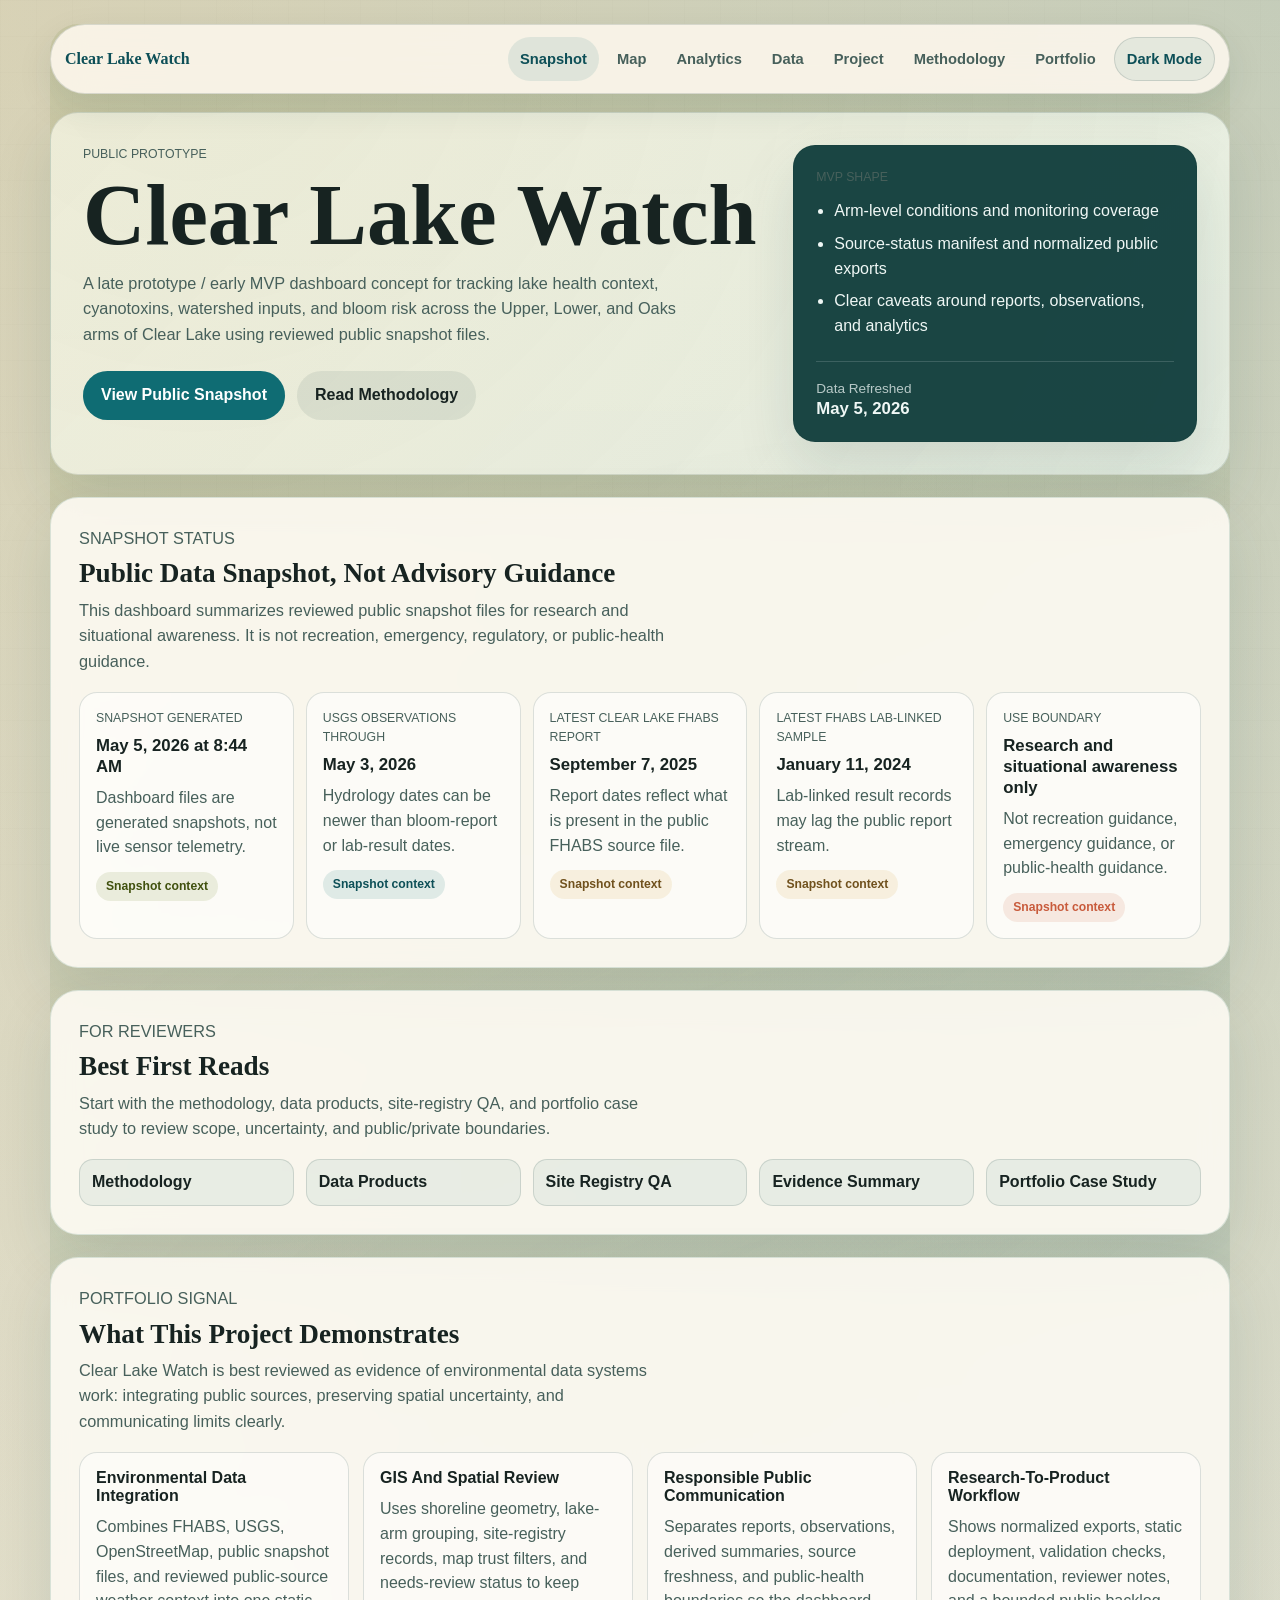
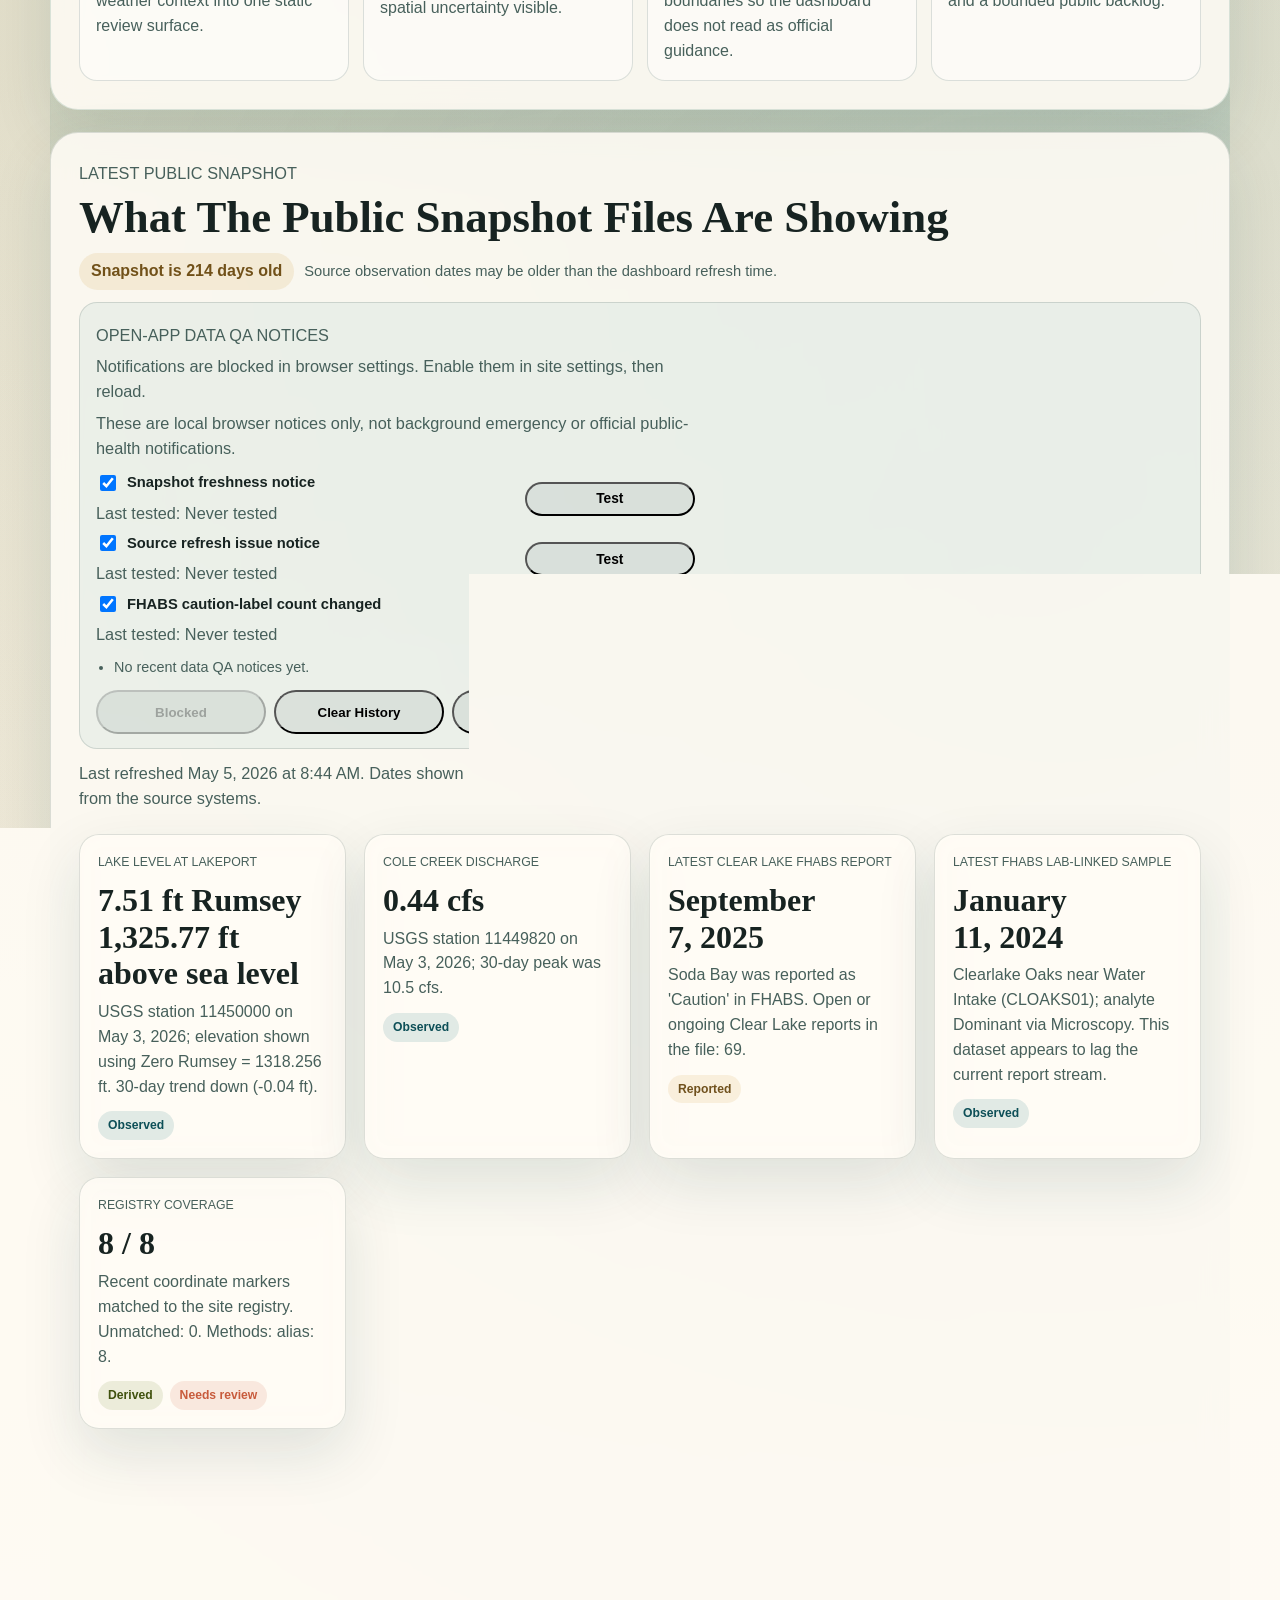
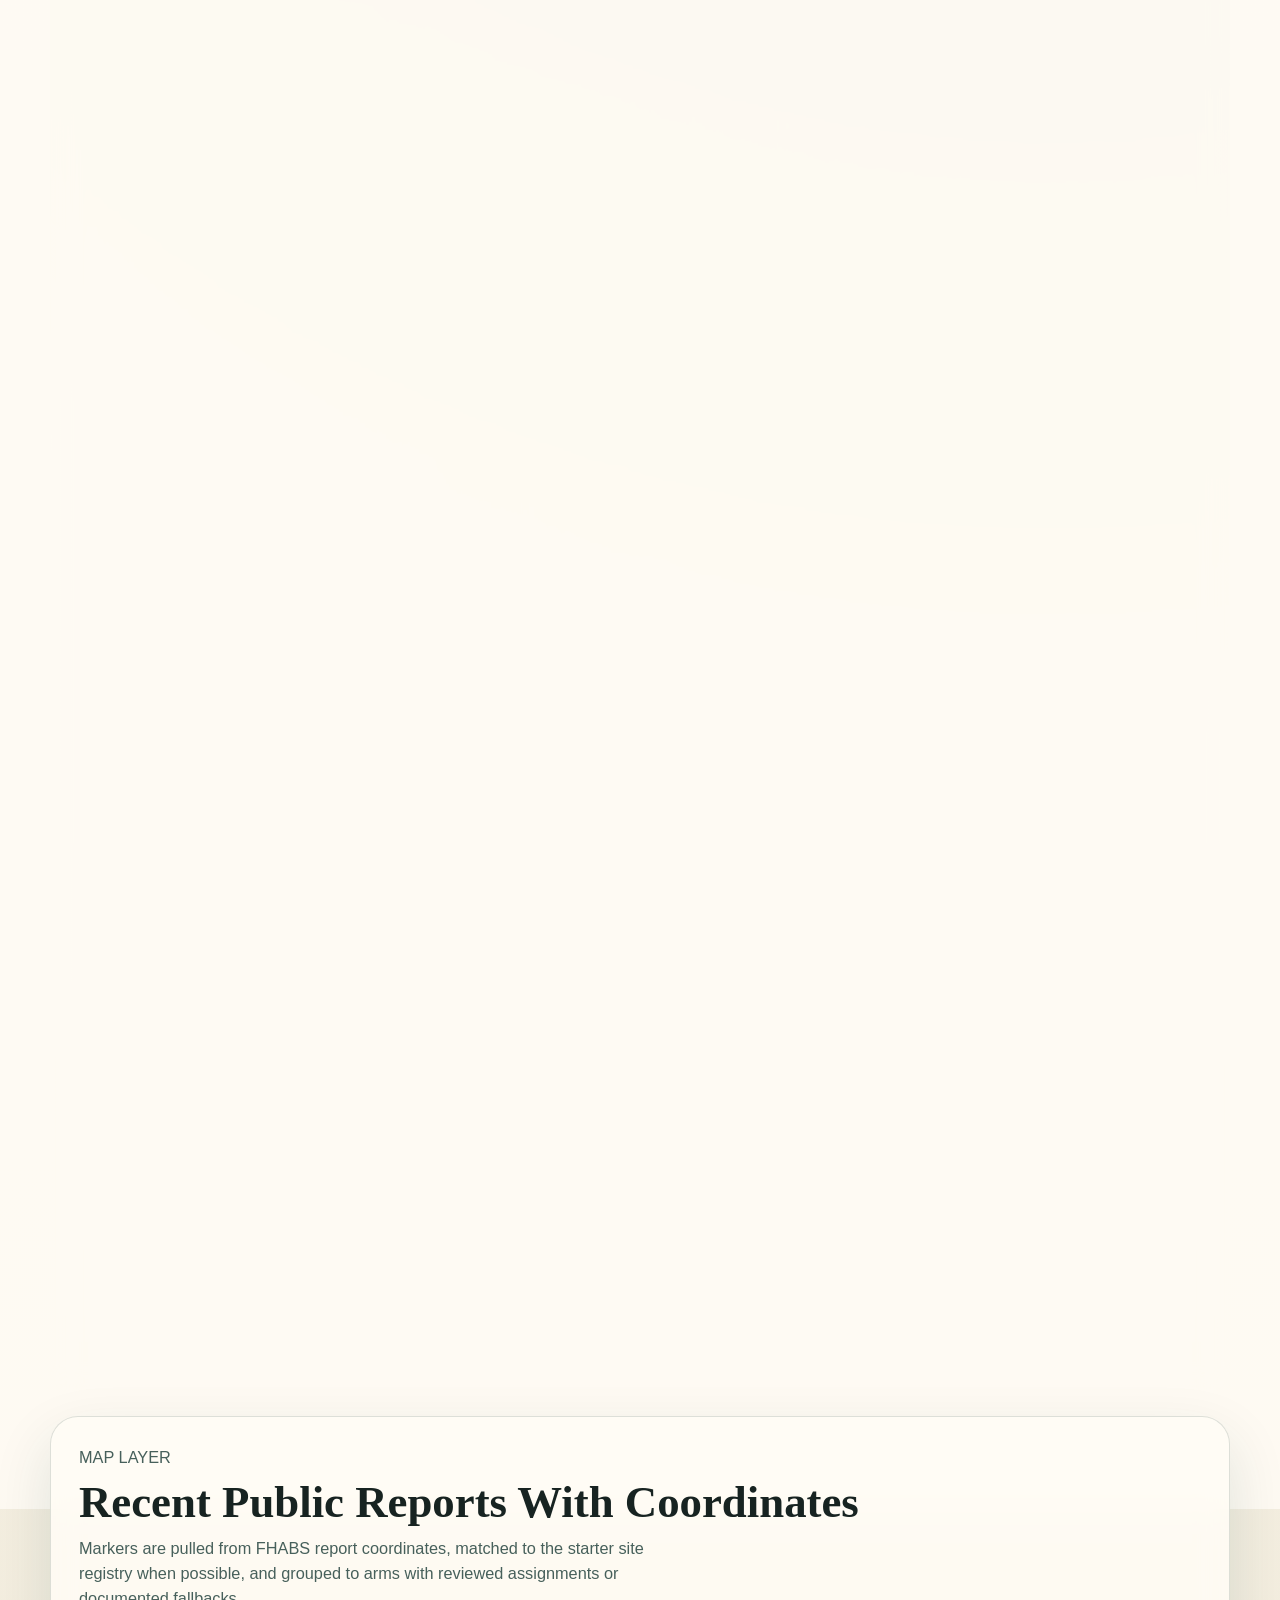
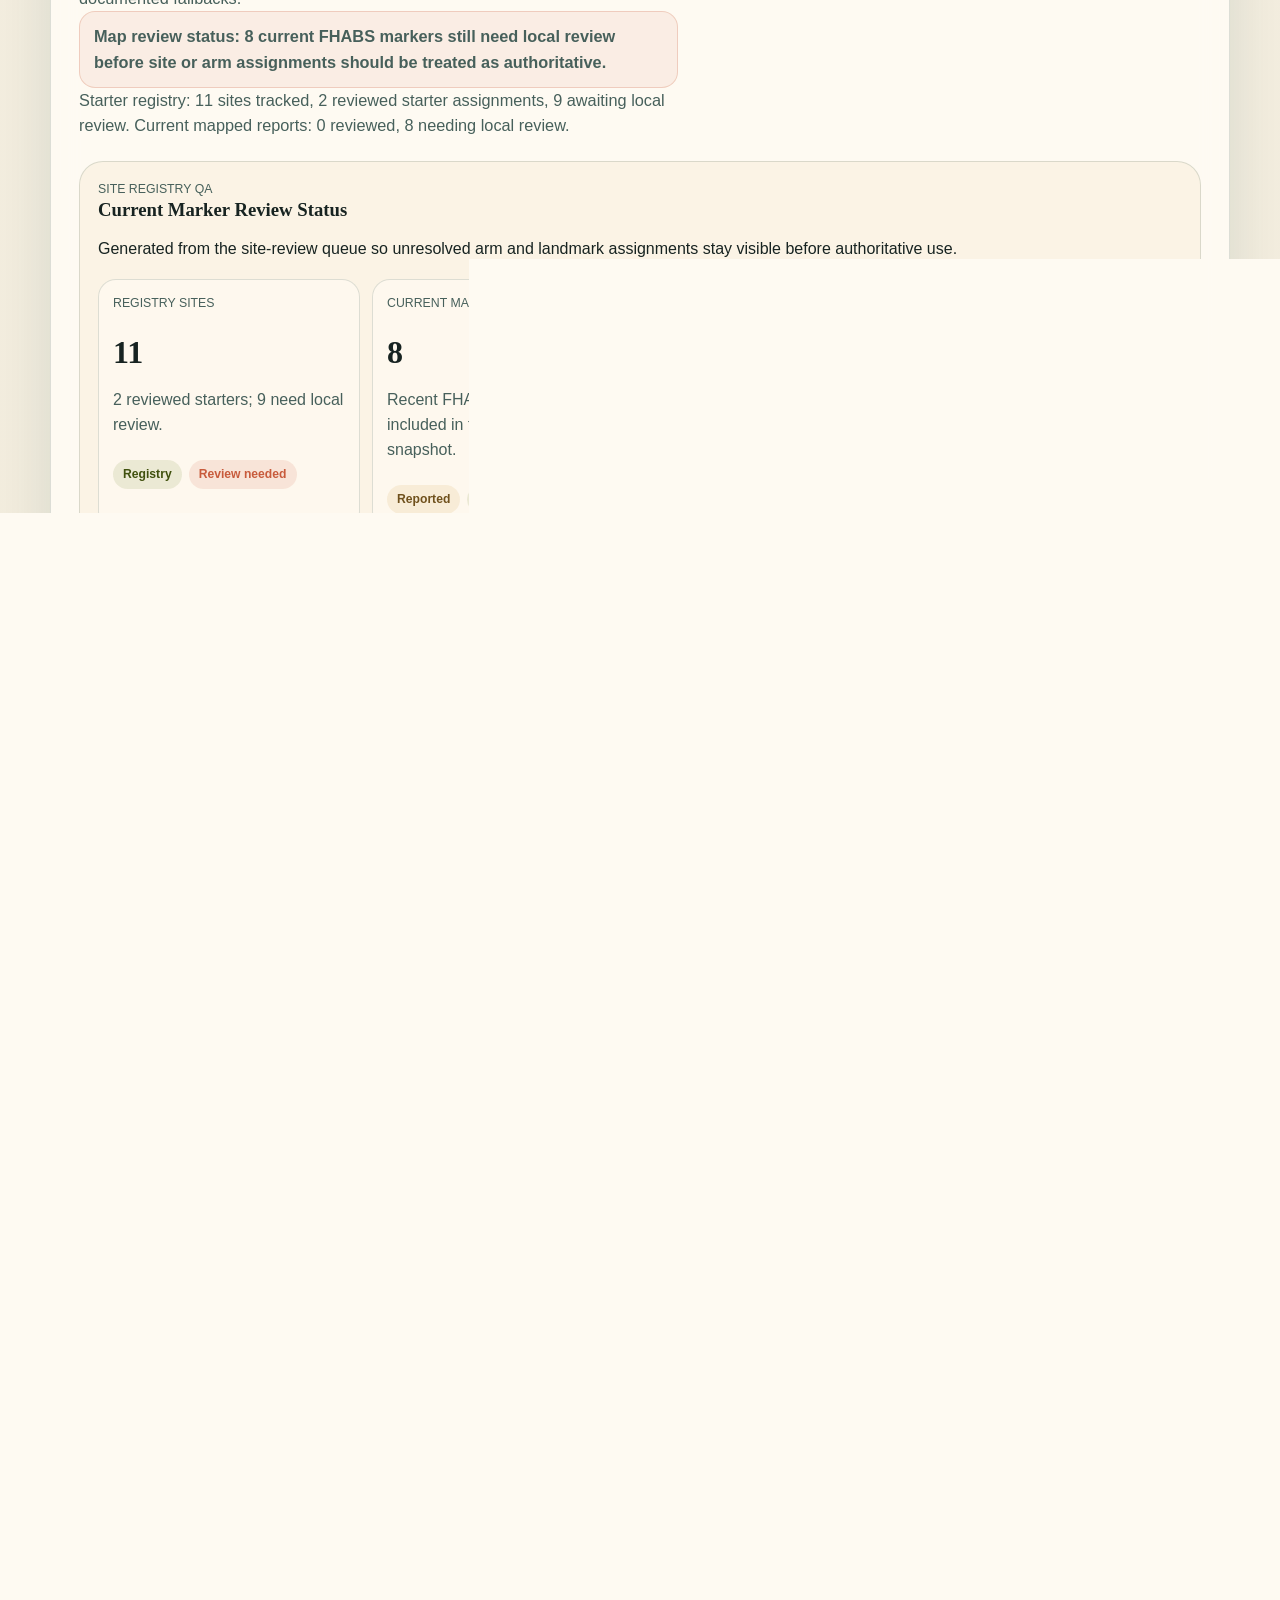
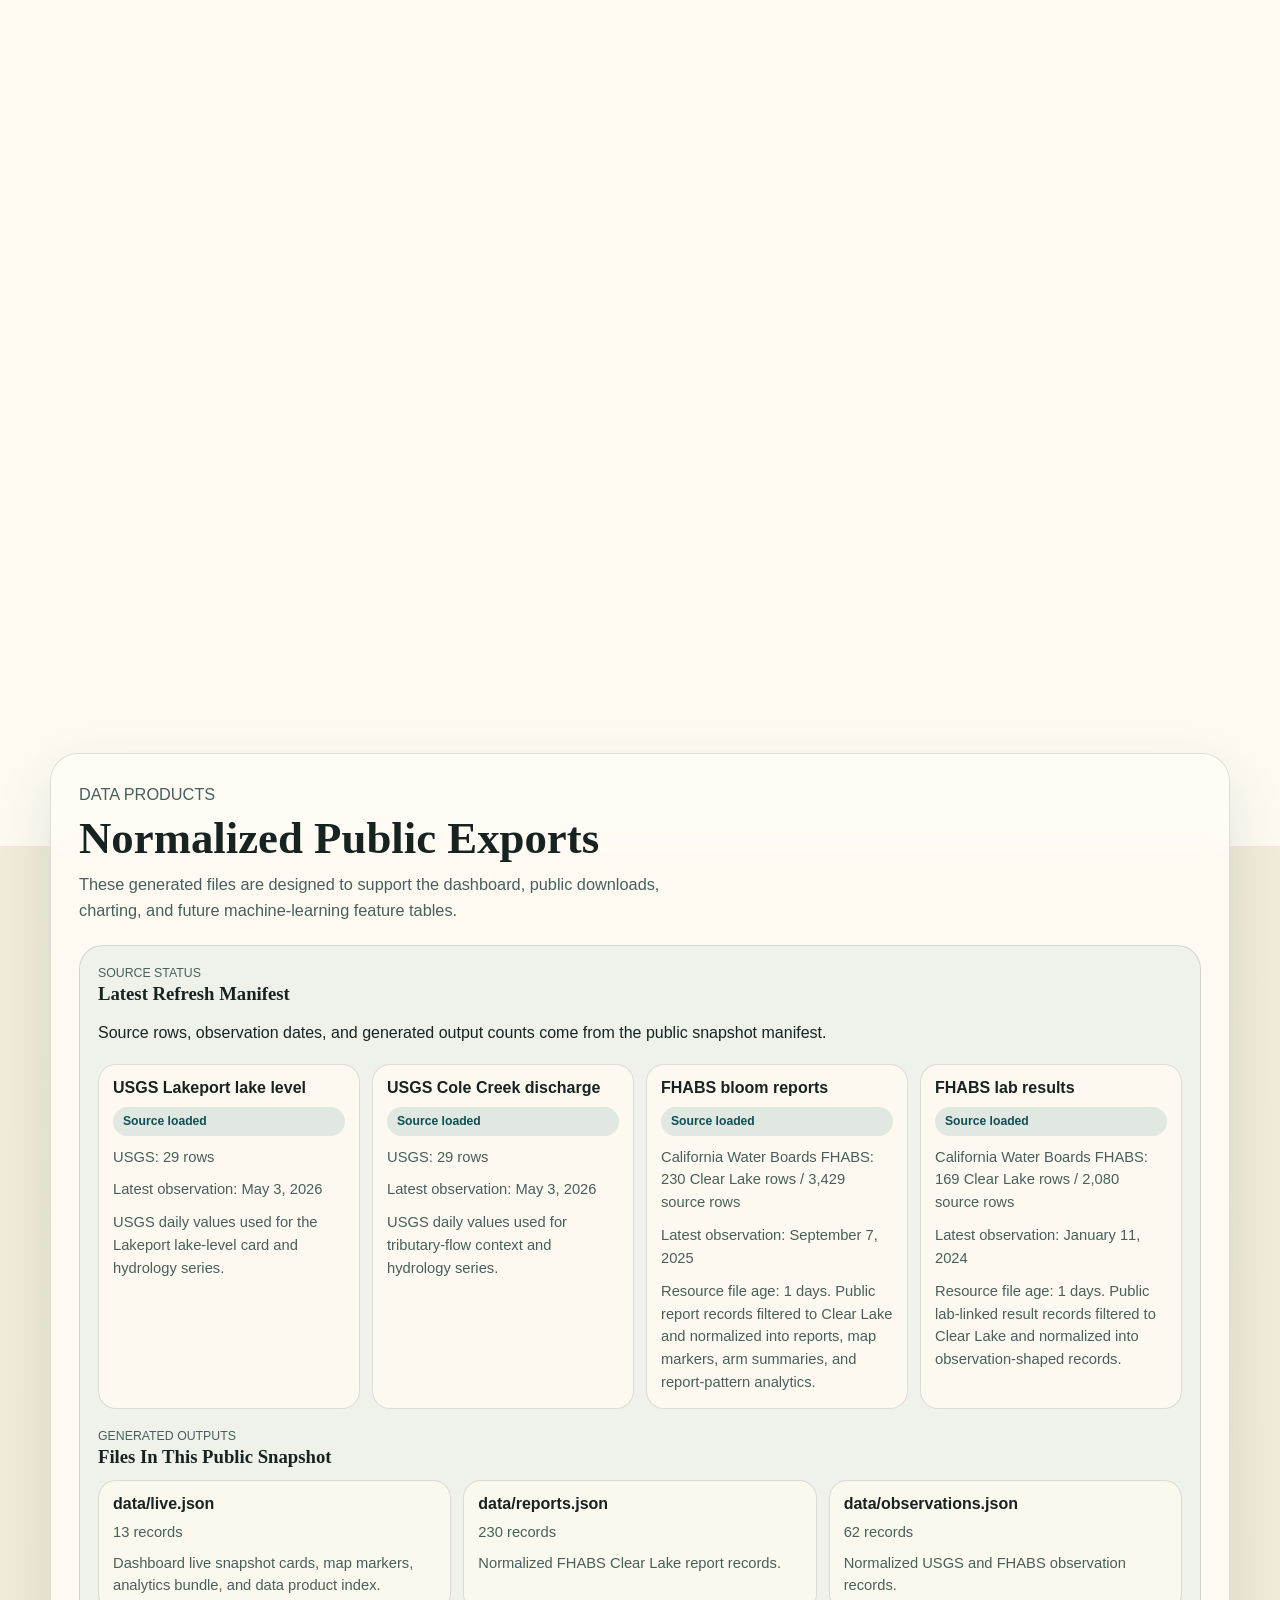
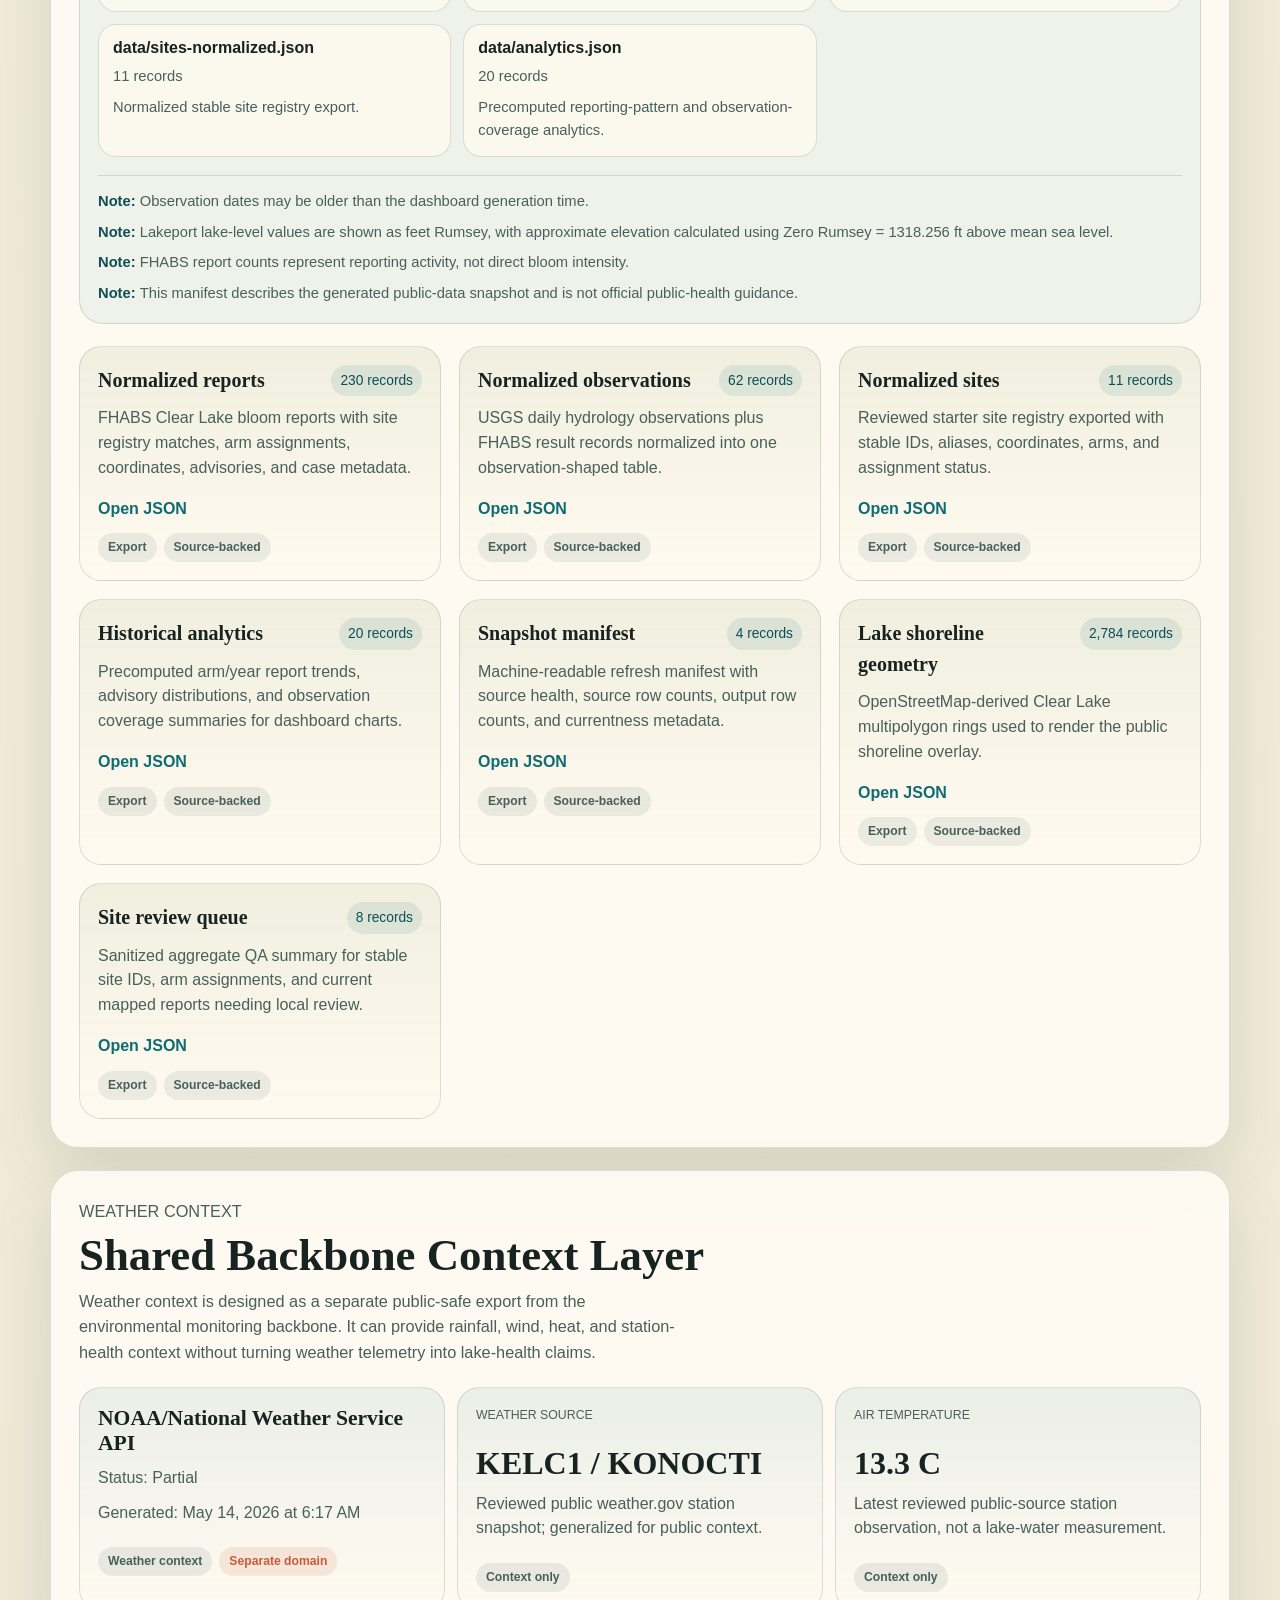
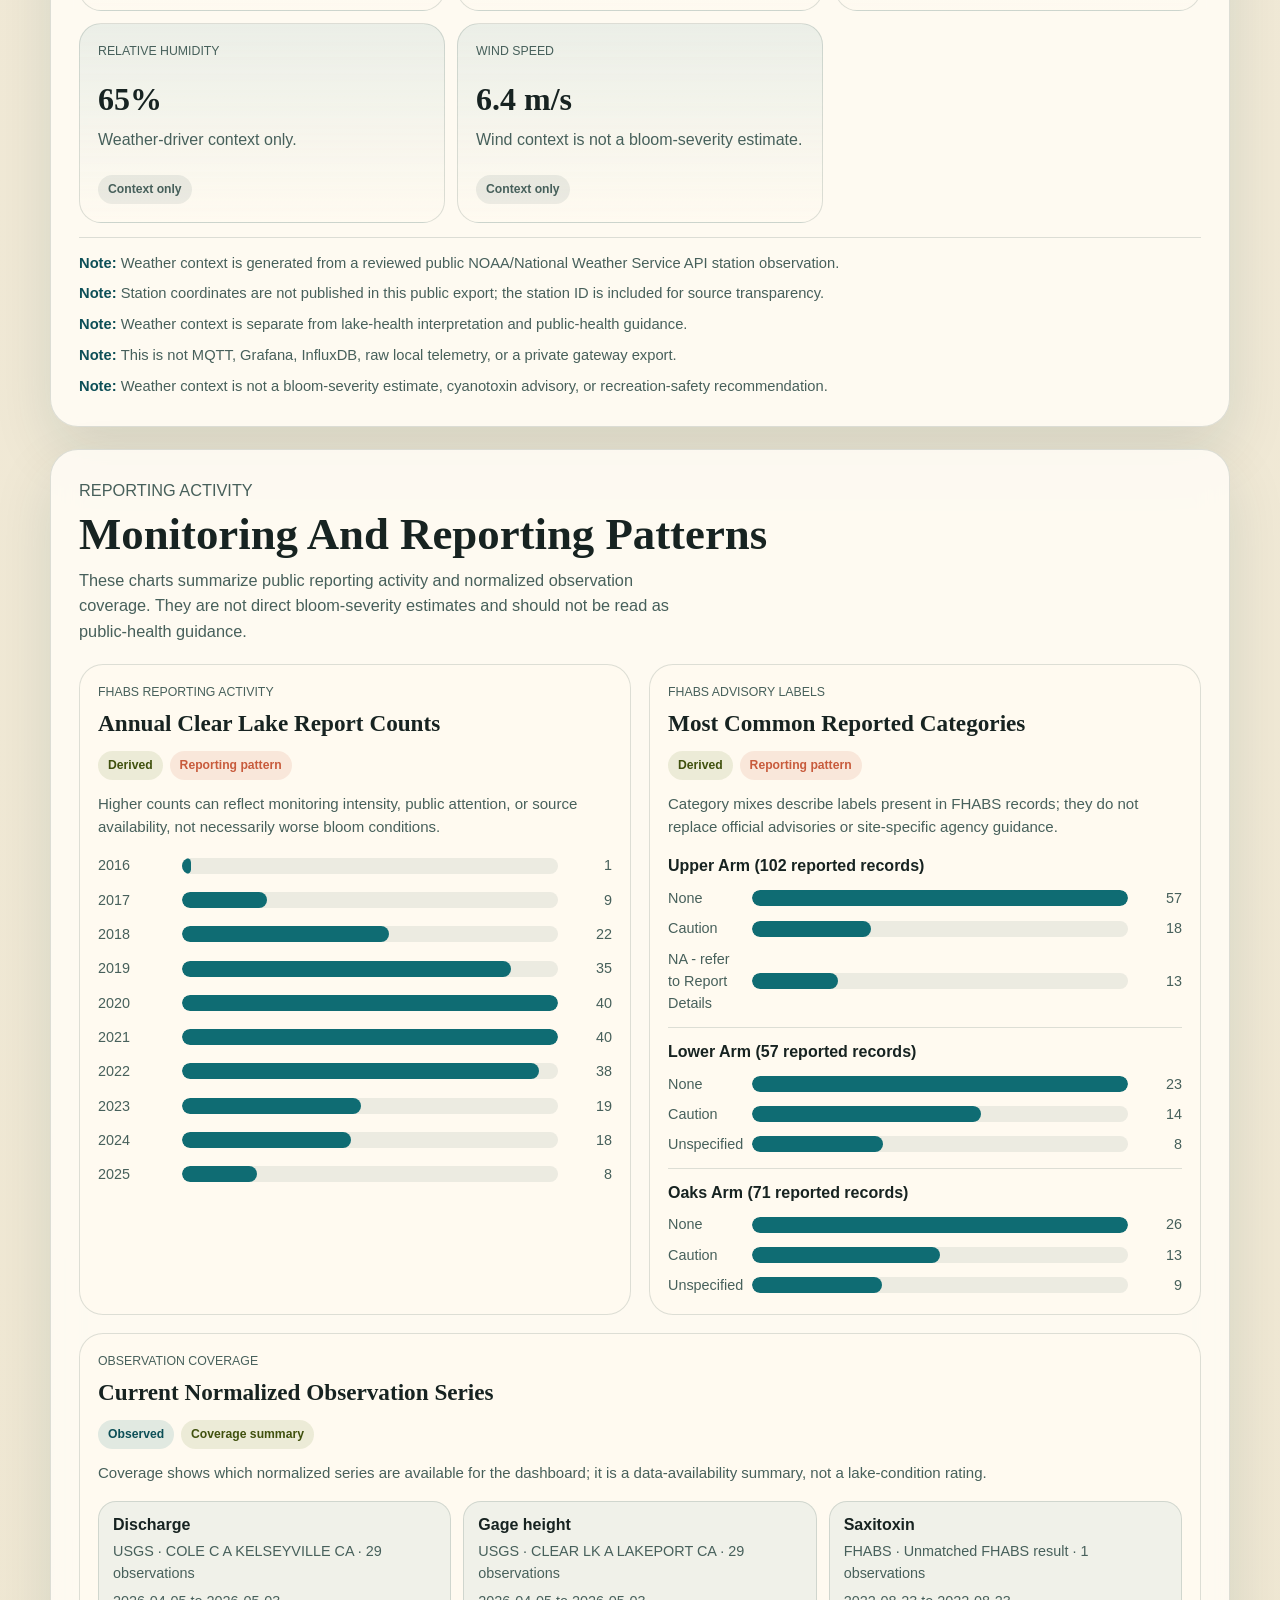
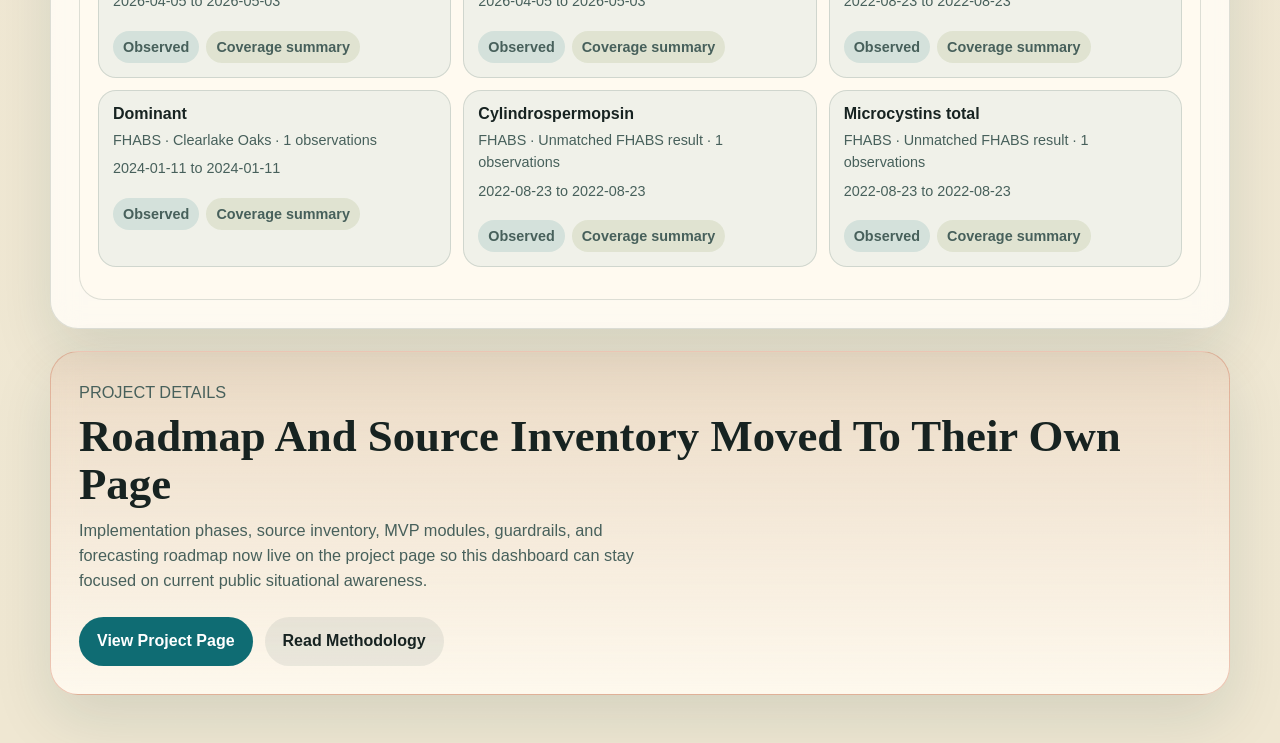
==== index.html @ dfcfbc5f "Clarify portfolio signals and QA notices" ====
<!doctype html>
<html lang="en">
  <head>
    <meta charset="utf-8">
    <meta name="viewport" content="width=device-width, initial-scale=1, viewport-fit=cover">
    <meta name="theme-color" content="#f3efe2">
    <meta name="apple-mobile-web-app-capable" content="yes">
    <meta name="apple-mobile-web-app-title" content="Clear Lake Watch">
    <title>Clear Lake Watch Prototype</title>
    <meta
      name="description"
      content="Prototype dashboard plan for publicly monitoring Clear Lake environmental health and cyanobacterial bloom risk."
    >
    <link rel="icon" href="./assets/clear-lake-watch.ico">
    <link rel="apple-touch-icon" href="./assets/apple-touch-icon.png">
    <link rel="manifest" href="./manifest.webmanifest">
    <link rel="stylesheet" href="./styles.css">
  </head>
  <body>
    <a class="skip-link" href="#main-content">Skip to dashboard content</a>
    <div class="page-shell">
      <nav class="site-nav" aria-label="Primary navigation">
        <a class="brand-link" href="./index.html">Clear Lake Watch</a>
        <div class="nav-links">
          <a href="#live" data-section-link="live">Snapshot</a>
          <a href="#map" data-section-link="map">Map</a>
          <a href="#analytics" data-section-link="analytics">Analytics</a>
          <a href="#data-products" data-section-link="data-products">Data</a>
          <a href="./project.html">Project</a>
          <a href="./methodology.html">Methodology</a>
          <a href="./docs/clear-lake-watch-v0.1-evidence-summary.md">Portfolio</a>
          <button class="theme-toggle" id="theme-toggle" type="button" aria-pressed="false">
            Dark Mode
          </button>
        </div>
      </nav>

      <header class="hero">
        <div class="hero-copy">
          <p class="eyebrow">Public Prototype</p>
          <h1>Clear Lake Watch</h1>
          <p class="hero-text">
            A late prototype / early MVP dashboard concept for tracking lake
            health context, cyanotoxins, watershed inputs, and bloom risk across
            the Upper, Lower, and Oaks arms of Clear Lake using reviewed public
            snapshot files.
          </p>
          <div class="hero-actions">
            <a href="#live" class="button button-primary">View Public Snapshot</a>
            <a href="./methodology.html" class="button button-secondary">Read Methodology</a>
          </div>
        </div>
        <aside class="hero-panel">
          <p class="panel-label">MVP Shape</p>
          <ul class="hero-list">
            <li>Arm-level conditions and monitoring coverage</li>
            <li>Source-status manifest and normalized public exports</li>
            <li>Clear caveats around reports, observations, and analytics</li>
          </ul>
          <div class="timestamp">
            <span id="generated-label">Snapshot Status</span>
            <strong id="generated-on">Loading live snapshot</strong>
          </div>
        </aside>
      </header>

      <main id="main-content" tabindex="-1">
        <section class="section status-strip-section" aria-labelledby="status-strip-heading">
          <div class="section-heading compact">
            <p class="eyebrow">Snapshot Status</p>
            <h2 id="status-strip-heading">Public Data Snapshot, Not Advisory Guidance</h2>
            <p>
              This dashboard summarizes reviewed public snapshot files for research
              and situational awareness. It is not recreation, emergency, regulatory,
              or public-health guidance.
            </p>
          </div>
          <div class="snapshot-status-grid" id="snapshot-status-grid" aria-live="polite">
            <p class="empty-state">Snapshot status loading.</p>
          </div>
        </section>

        <section class="section reviewer-section" aria-labelledby="reviewer-heading">
          <div class="section-heading compact">
            <p class="eyebrow">For Reviewers</p>
            <h2 id="reviewer-heading">Best First Reads</h2>
            <p>
              Start with the methodology, data products, site-registry QA, and
              portfolio case study to review scope, uncertainty, and public/private
              boundaries.
            </p>
          </div>
          <div class="reviewer-link-grid">
            <a href="./methodology.html">Methodology</a>
            <a href="#data-products">Data Products</a>
            <a href="#map">Site Registry QA</a>
            <a href="./docs/clear-lake-watch-v0.1-evidence-summary.md">Evidence Summary</a>
            <a href="./docs/clear_lake_watch_portfolio_case_study.md">Portfolio Case Study</a>
          </div>
        </section>

        <section class="section demonstrates-section" aria-labelledby="demonstrates-heading">
          <div class="section-heading compact">
            <p class="eyebrow">Portfolio Signal</p>
            <h2 id="demonstrates-heading">What This Project Demonstrates</h2>
            <p>
              Clear Lake Watch is best reviewed as evidence of environmental
              data systems work: integrating public sources, preserving spatial
              uncertainty, and communicating limits clearly.
            </p>
          </div>
          <div class="demonstrates-grid">
            <article class="demonstrates-card">
              <h3>Environmental Data Integration</h3>
              <p>
                Combines FHABS, USGS, OpenStreetMap, public snapshot files, and
                reviewed public-source weather context into one static review surface.
              </p>
            </article>
            <article class="demonstrates-card">
              <h3>GIS And Spatial Review</h3>
              <p>
                Uses shoreline geometry, lake-arm grouping, site-registry
                records, map trust filters, and needs-review status to keep
                spatial uncertainty visible.
              </p>
            </article>
            <article class="demonstrates-card">
              <h3>Responsible Public Communication</h3>
              <p>
                Separates reports, observations, derived summaries, source
                freshness, and public-health boundaries so the dashboard does
                not read as official guidance.
              </p>
            </article>
            <article class="demonstrates-card">
              <h3>Research-To-Product Workflow</h3>
              <p>
                Shows normalized exports, static deployment, validation checks,
                documentation, reviewer notes, and a bounded public backlog.
              </p>
            </article>
          </div>
        </section>

        <section
          class="section"
          id="live"
          role="region"
          aria-labelledby="live-heading"
          aria-describedby="live-sr-summary"
        >
          <div class="section-heading">
            <p class="eyebrow">Latest Public Snapshot</p>
            <h2 id="live-heading">What The Public Snapshot Files Are Showing</h2>
            <div class="freshness-row" id="freshness-row" aria-live="polite"></div>
            <div class="notification-panel" id="notification-panel" aria-live="polite">
              <div>
                <p class="eyebrow">Open-App Data QA Notices</p>
                <p id="notification-status">
                  Data QA notices are off. Enable notices to receive local snapshot-change notices while this app is open.
                </p>
                <p class="notification-last-tested">
                  These are local browser notices only, not background emergency or official public-health notifications.
                </p>
                <div class="notification-rule-grid" id="notification-rule-grid">
                  <div class="notification-rule-row">
                    <div>
                      <label class="notification-rule">
                        <input type="checkbox" id="notification-rule-stale">
                        <span>Snapshot freshness notice</span>
                      </label>
                      <p class="notification-last-tested" id="notification-last-tested-stale"></p>
                    </div>
                    <button class="button button-secondary notification-test-button" id="notification-test-stale" type="button">
                      Test
                    </button>
                  </div>
                  <div class="notification-rule-row">
                    <div>
                      <label class="notification-rule">
                        <input type="checkbox" id="notification-rule-sources">
                        <span>Source refresh issue notice</span>
                      </label>
                      <p class="notification-last-tested" id="notification-last-tested-sources"></p>
                    </div>
                    <button class="button button-secondary notification-test-button" id="notification-test-sources" type="button">
                      Test
                    </button>
                  </div>
                  <div class="notification-rule-row">
                    <div>
                      <label class="notification-rule">
                        <input type="checkbox" id="notification-rule-caution">
                        <span>FHABS caution-label count changed</span>
                      </label>
                      <p class="notification-last-tested" id="notification-last-tested-caution"></p>
                    </div>
                    <button class="button button-secondary notification-test-button" id="notification-test-caution" type="button">
                      Test
                    </button>
                  </div>
                </div>
                <ul class="notification-history" id="notification-history"></ul>
              </div>
              <div class="notification-actions">
                <button class="button button-secondary" id="notification-toggle" type="button">
                  Enable Notices
                </button>
                <button class="button button-secondary" id="notification-clear-history" type="button">
                  Clear History
                </button>
                <button class="button button-secondary" id="notification-reset-settings" type="button">
                  Reset Settings
                </button>
              </div>
            </div>
            <p class="sr-only" id="live-sr-summary" aria-live="polite">
              Snapshot summary loading.
            </p>
            <p id="live-summary">
              This section is populated from local snapshot files generated from official public sources.
            </p>
          </div>
          <div class="stats-grid" id="live-stats"></div>
          <div class="split-section live-detail-section">
            <div>
              <div class="section-heading compact">
                <p class="eyebrow">Hydrology Trends</p>
                <h2>Last 30 Days</h2>
              </div>
              <div class="trend-grid" id="trend-grid"></div>
            </div>
            <div>
              <div class="section-heading compact">
                <p class="eyebrow">Arm Grouping</p>
                <h2>FHABS Reports By Arm</h2>
              </div>
              <div class="list-card" id="arm-summary"></div>
            </div>
          </div>
          <div class="split-section live-detail-section">
            <div>
              <div class="section-heading compact">
                <p class="eyebrow">Recent FHABS Locations</p>
                <h2>Recent Clear Lake Reports</h2>
              </div>
              <div class="list-card" id="recent-locations"></div>
            </div>
            <div>
              <div class="section-heading compact">
                <p class="eyebrow">Advisory Mix</p>
                <h2>Clear Lake Report Categories</h2>
              </div>
              <div class="list-card" id="advisory-mix"></div>
            </div>
          </div>
        </section>

        <section
          class="section"
          id="map"
          role="region"
          aria-labelledby="map-heading"
          aria-describedby="map-sr-summary"
        >
          <div class="section-heading">
            <p class="eyebrow">Map Layer</p>
            <h2 id="map-heading">Recent Public Reports With Coordinates</h2>
            <p>
              Markers are pulled from FHABS report coordinates, matched to the
              starter site registry when possible, and grouped to arms with
              reviewed assignments or documented fallbacks.
            </p>
            <p class="map-review-status" id="map-review-status" aria-live="polite">
              Map review status loading.
            </p>
            <p id="registry-summary"></p>
            <p class="sr-only" id="map-sr-summary" aria-live="polite">
              Map summary loading.
            </p>
          </div>
          <div class="site-review-panel" aria-live="polite">
            <div>
              <p class="eyebrow">Site Registry QA</p>
              <h3>Current Marker Review Status</h3>
              <p>
                Generated from the site-review queue so unresolved arm and
                landmark assignments stay visible before authoritative use.
              </p>
            </div>
            <div class="review-summary-grid" id="site-review-grid"></div>
          </div>
          <div class="map-filter-panel">
            <label for="map-review-filter">Map trust filter</label>
            <select id="map-review-filter">
              <option value="all">All current markers</option>
              <option value="reviewed">Reviewed markers only</option>
              <option value="needs-review">Needs local review</option>
            </select>
            <p>
              Use this filter to separate locally reviewed markers from
              provisional FHABS registry matches.
            </p>
          </div>
          <div class="map-layout">
            <div class="map-card">
              <svg
                id="lake-map"
                class="lake-map"
                viewBox="0 0 680 520"
                role="img"
                aria-label="Clear Lake schematic map with recent FHABS report markers"
              ></svg>
              <div class="map-legend">
                <span><i class="legend-dot caution"></i>Caution</span>
                <span><i class="legend-dot visual"></i>Visual observation</span>
                <span><i class="legend-dot other"></i>Other or unspecified</span>
              </div>
              <p class="map-attribution" id="map-attribution">
                Shoreline fallback schematic. Public source attribution appears here when loaded.
              </p>
            </div>
            <aside class="map-detail" id="map-detail" tabindex="-1" aria-live="polite">
              <p class="eyebrow">Selected Marker</p>
              <h3>Choose a marker</h3>
              <p>Select a map point to inspect its source date, advisory label, and estimated arm grouping.</p>
            </aside>
          </div>
          <div class="marker-list" id="marker-list"></div>
        </section>

        <section
          class="section"
          id="data-products"
          role="region"
          aria-labelledby="data-products-heading"
          aria-describedby="data-products-sr-summary"
        >
          <div class="section-heading">
            <p class="eyebrow">Data Products</p>
            <h2 id="data-products-heading">Normalized Public Exports</h2>
            <p>
              These generated files are designed to support the dashboard, public
              downloads, charting, and future machine-learning feature tables.
            </p>
            <p class="sr-only" id="data-products-sr-summary" aria-live="polite">
              Data products summary loading.
            </p>
          </div>
          <div class="source-status-panel" aria-live="polite">
            <div>
              <p class="eyebrow">Source Status</p>
              <h3>Latest Refresh Manifest</h3>
              <p>
                Source rows, observation dates, and generated output counts come
                from the public snapshot manifest.
              </p>
            </div>
            <div class="source-status-grid" id="source-status-grid"></div>
            <div class="source-output-panel">
              <div>
                <p class="eyebrow">Generated Outputs</p>
                <h3>Files In This Public Snapshot</h3>
              </div>
              <div class="source-output-grid" id="source-output-grid"></div>
            </div>
            <div class="manifest-notes" id="manifest-notes"></div>
          </div>
          <div class="product-grid" id="product-grid"></div>
        </section>

        <section class="section" id="weather-context" role="region" aria-labelledby="weather-context-heading">
          <div class="section-heading">
            <p class="eyebrow">Weather Context</p>
            <h2 id="weather-context-heading">Shared Backbone Context Layer</h2>
            <p>
              Weather context is designed as a separate public-safe export from
              the environmental monitoring backbone. It can provide rainfall,
              wind, heat, and station-health context without turning weather
              telemetry into lake-health claims.
            </p>
          </div>
          <div class="weather-context-panel">
            <div class="weather-context-grid" id="weather-context-grid"></div>
            <div class="manifest-notes weather-context-notes" id="weather-context-notes"></div>
          </div>
        </section>

        <section
          class="section"
          id="analytics"
          role="region"
          aria-labelledby="analytics-heading"
          aria-describedby="analytics-sr-summary"
        >
          <div class="section-heading">
            <p class="eyebrow">Reporting Activity</p>
            <h2 id="analytics-heading">Monitoring And Reporting Patterns</h2>
            <p>
              These charts summarize public reporting activity and normalized
              observation coverage. They are not direct bloom-severity estimates
              and should not be read as public-health guidance.
            </p>
            <p class="sr-only" id="analytics-sr-summary" aria-live="polite">
              Analytics summary loading.
            </p>
          </div>
          <div class="split-section live-detail-section">
            <div class="chart-card">
              <div class="chart-heading">
                <p class="eyebrow">FHABS Reporting Activity</p>
                <h3>Annual Clear Lake Report Counts</h3>
                <div class="signal-row" aria-label="Chart signal type">
                  <span class="signal-badge signal-derived">Derived</span>
                  <span class="signal-badge signal-review">Reporting pattern</span>
                </div>
              </div>
              <p class="chart-caveat">
                Higher counts can reflect monitoring intensity, public attention,
                or source availability, not necessarily worse bloom conditions.
              </p>
              <div class="bar-chart" id="report-trend-chart"></div>
            </div>
            <div class="chart-card">
              <div class="chart-heading">
                <p class="eyebrow">FHABS Advisory Labels</p>
                <h3>Most Common Reported Categories</h3>
                <div class="signal-row" aria-label="Chart signal type">
                  <span class="signal-badge signal-derived">Derived</span>
                  <span class="signal-badge signal-review">Reporting pattern</span>
                </div>
              </div>
              <p class="chart-caveat">
                Category mixes describe labels present in FHABS records; they do
                not replace official advisories or site-specific agency guidance.
              </p>
              <div class="bar-chart" id="advisory-distribution-chart"></div>
            </div>
          </div>
          <div class="chart-card coverage-card">
            <div class="chart-heading">
              <p class="eyebrow">Observation Coverage</p>
              <h3>Current Normalized Observation Series</h3>
              <div class="signal-row" aria-label="Chart signal type">
                <span class="signal-badge signal-observed">Observed</span>
                <span class="signal-badge signal-derived">Coverage summary</span>
              </div>
            </div>
            <p class="chart-caveat">
              Coverage shows which normalized series are available for the
              dashboard; it is a data-availability summary, not a lake-condition
              rating.
            </p>
            <div class="coverage-grid" id="coverage-grid"></div>
            <div class="coverage-actions" id="coverage-actions"></div>
          </div>
        </section>

        <section class="section callout-section">
          <div class="section-heading">
            <p class="eyebrow">Project Details</p>
            <h2>Roadmap And Source Inventory Moved To Their Own Page</h2>
            <p>
              Implementation phases, source inventory, MVP modules, guardrails,
              and forecasting roadmap now live on the project page so this
              dashboard can stay focused on current public situational awareness.
            </p>
            <div class="hero-actions">
              <a href="./project.html" class="button button-primary">View Project Page</a>
              <a href="./methodology.html" class="button button-secondary">Read Methodology</a>
            </div>
          </div>
        </section>
      </main>
    </div>

    <template id="stat-template">
      <article class="stat-card">
        <p class="stat-label"></p>
        <strong class="stat-value"></strong>
        <p class="stat-note"></p>
      </article>
    </template>

    <template id="arm-template">
      <article class="arm-card">
        <div class="arm-card-top">
          <p class="arm-name"></p>
          <span class="arm-badge"></span>
        </div>
        <p class="arm-summary"></p>
        <div class="chip-row arm-focus"></div>
        <div class="arm-details">
          <div>
            <p class="detail-label">Primary signals</p>
            <div class="chip-row arm-signals"></div>
          </div>
          <div>
            <p class="detail-label">Priority questions</p>
            <ul class="mini-list arm-questions"></ul>
          </div>
        </div>
      </article>
    </template>

    <template id="source-template">
      <article class="source-card">
        <div class="source-top">
          <div>
            <p class="source-name"></p>
            <p class="source-owner"></p>
          </div>
          <span class="source-status"></span>
        </div>
        <p class="source-summary"></p>
        <div class="meta-grid">
          <div>
            <p class="detail-label">Cadence</p>
            <p class="meta-value source-cadence"></p>
          </div>
          <div>
            <p class="detail-label">Coverage</p>
            <p class="meta-value source-coverage"></p>
          </div>
          <div>
            <p class="detail-label">Use in MVP</p>
            <p class="meta-value source-usage"></p>
          </div>
          <div>
            <p class="detail-label">Automation</p>
            <p class="meta-value source-automation"></p>
          </div>
        </div>
        <a class="source-link" target="_blank" rel="noreferrer">Open Source</a>
      </article>
    </template>

    <template id="simple-card-template">
      <article class="simple-card">
        <p class="simple-title"></p>
        <p class="simple-body"></p>
      </article>
    </template>

    <template id="phase-template">
      <article class="phase-card">
        <div class="phase-top">
          <p class="phase-name"></p>
          <span class="phase-window"></span>
        </div>
        <p class="phase-goal"></p>
        <ul class="mini-list phase-deliverables"></ul>
      </article>
    </template>

    <template id="list-item-template">
      <article class="list-item">
        <div class="list-item-top">
          <p class="list-item-title"></p>
          <span class="list-item-tag"></span>
        </div>
        <p class="list-item-body"></p>
      </article>
    </template>

    <template id="trend-template">
      <article class="trend-card">
        <div class="trend-top">
          <div>
            <p class="trend-title"></p>
            <p class="trend-subtitle"></p>
          </div>
          <strong class="trend-value"></strong>
        </div>
        <svg class="sparkline" viewBox="0 0 220 72" role="img"></svg>
        <p class="trend-note"></p>
      </article>
    </template>

    <template id="marker-card-template">
      <button class="marker-card" type="button">
        <span class="marker-card-title"></span>
        <span class="marker-card-meta"></span>
      </button>
    </template>

    <template id="product-template">
      <article class="product-card">
        <div class="product-top">
          <p class="product-name"></p>
          <span class="product-count"></span>
        </div>
        <p class="product-description"></p>
        <a class="product-link" target="_blank" rel="noreferrer">Open JSON</a>
      </article>
    </template>

    <script type="module" src="./app.js"></script>
  </body>
</html>
---- styles.css ----
:root {
  --bg: #f3efe2;
  --bg-deep: #0d3b3a;
  --panel: rgba(255, 252, 245, 0.88);
  --panel-strong: #fffaf0;
  --ink: #172321;
  --ink-soft: #47605b;
  --line: rgba(18, 49, 48, 0.14);
  --lake: #0f6c73;
  --lake-deep: #0d4f57;
  --reed: #7b8f3d;
  --sand: #ddb66f;
  --alert: #c85b3c;
  --shadow: 0 24px 60px rgba(13, 59, 58, 0.12);
}

:root[data-theme="dark"] {
  --bg: #071817;
  --bg-deep: #041110;
  --panel: rgba(13, 34, 32, 0.9);
  --panel-strong: #102522;
  --ink: #edf6f1;
  --ink-soft: #b5cbc4;
  --line: rgba(217, 235, 225, 0.16);
  --lake: #65c5c3;
  --lake-deep: #9bddda;
  --reed: #b8c770;
  --sand: #e1bd73;
  --alert: #ef8a66;
  --shadow: 0 24px 60px rgba(0, 0, 0, 0.34);
}

* {
  box-sizing: border-box;
}

html {
  scroll-behavior: smooth;
  -webkit-text-size-adjust: 100%;
  text-size-adjust: 100%;
}

body {
  margin: 0;
  min-height: 100vh;
  color: var(--ink);
  background:
    radial-gradient(circle at top left, rgba(221, 182, 111, 0.32), transparent 28%),
    radial-gradient(circle at top right, rgba(15, 108, 115, 0.24), transparent 26%),
    linear-gradient(180deg, #f6f2e8 0%, #efe7d2 100%);
  font-family: "Aptos", "Segoe UI", -apple-system, BlinkMacSystemFont, "Helvetica Neue", Arial, sans-serif;
  padding-left: env(safe-area-inset-left, 0px);
  padding-right: env(safe-area-inset-right, 0px);
  padding-bottom: env(safe-area-inset-bottom, 0px);
}

:root[data-theme="dark"] body {
  background:
    radial-gradient(circle at top left, rgba(225, 189, 115, 0.14), transparent 30%),
    radial-gradient(circle at top right, rgba(101, 197, 195, 0.18), transparent 28%),
    linear-gradient(180deg, #061715 0%, #0b201d 100%);
}

body::before {
  content: "";
  position: fixed;
  inset: 0;
  pointer-events: none;
  opacity: 0.2;
  background-image:
    linear-gradient(rgba(13, 59, 58, 0.04) 1px, transparent 1px),
    linear-gradient(90deg, rgba(13, 59, 58, 0.04) 1px, transparent 1px);
  background-size: 36px 36px;
}

:root[data-theme="dark"] body::before {
  opacity: 0.08;
}

h1,
h2,
.stat-value,
.arm-name,
.source-name,
.phase-name,
.simple-title {
  font-family: "Georgia", "Palatino Linotype", "Book Antiqua", Times, serif;
  letter-spacing: 0;
}

p,
li,
a,
span {
  line-height: 1.55;
}

a {
  color: inherit;
}

.skip-link {
  position: fixed;
  left: 16px;
  top: 16px;
  z-index: 100;
  padding: 10px 14px;
  border-radius: 999px;
  background: var(--ink);
  color: var(--panel-strong);
  font-weight: 800;
  text-decoration: none;
  transform: translateY(-180%);
  transition: transform 160ms ease;
}

.skip-link:focus {
  transform: translateY(0);
}

.sr-only {
  position: absolute;
  width: 1px;
  height: 1px;
  padding: 0;
  margin: -1px;
  overflow: hidden;
  clip-path: inset(50%);
  white-space: nowrap;
  border: 0;
}

.page-shell {
  position: relative;
  width: calc(100% - 32px);
  max-width: 1180px;
  margin: calc(24px + env(safe-area-inset-top, 0px)) auto 48px;
}

.site-nav {
  position: sticky;
  top: calc(12px + env(safe-area-inset-top, 0px));
  z-index: 10;
  display: flex;
  align-items: center;
  justify-content: space-between;
  gap: 16px;
  margin-bottom: 18px;
  padding: 12px 14px;
  border: 1px solid var(--line);
  border-radius: 999px;
  background: rgba(255, 250, 240, 0.86);
  box-shadow: 0 14px 36px rgba(13, 59, 58, 0.1);
  backdrop-filter: blur(16px);
}

section[id] {
  scroll-margin-top: calc(96px + env(safe-area-inset-top, 0px));
}

:root[data-theme="dark"] .site-nav {
  background: rgba(10, 30, 27, 0.86);
}

.brand-link {
  font-family: "Georgia", "Palatino Linotype", "Book Antiqua", Times, serif;
  font-weight: 800;
  text-decoration: none;
  color: var(--lake-deep);
}

.nav-links {
  display: flex;
  flex-wrap: wrap;
  gap: 6px;
  justify-content: flex-end;
}

.nav-links a {
  display: inline-flex;
  align-items: center;
  min-height: 44px;
  padding: 10px 12px;
  border-radius: 999px;
  color: var(--ink-soft);
  font-size: 0.92rem;
  font-weight: 700;
  text-decoration: none;
}

.nav-links a:hover,
.nav-links a[aria-current] {
  background: rgba(15, 108, 115, 0.1);
  color: var(--lake-deep);
}

.theme-toggle {
  min-height: 44px;
  border: 1px solid var(--line);
  border-radius: 999px;
  padding: 10px 12px;
  background: rgba(15, 108, 115, 0.08);
  color: var(--lake-deep);
  cursor: pointer;
  font: inherit;
  font-size: 0.92rem;
  font-weight: 800;
}

.theme-toggle:hover,
.theme-toggle[aria-pressed="true"] {
  background: var(--lake);
  color: var(--panel-strong);
}

a:focus-visible,
button:focus-visible,
.map-marker:focus-visible,
.map-detail:focus-visible,
main:focus-visible {
  outline: 3px solid var(--sand);
  outline-offset: 3px;
}

.hero,
.section,
.stat-card,
.hero-panel {
  border: 1px solid var(--line);
  box-shadow: var(--shadow);
}

.hero {
  display: grid;
  grid-template-columns: 1.7fr 1fr;
  gap: 24px;
  padding: 32px;
  border-radius: 28px;
  background:
    linear-gradient(135deg, rgba(255, 250, 240, 0.95), rgba(238, 245, 239, 0.92)),
    linear-gradient(180deg, rgba(255, 255, 255, 0.8), rgba(255, 255, 255, 0.72));
  overflow: hidden;
}

:root[data-theme="dark"] .hero {
  background:
    linear-gradient(135deg, rgba(16, 37, 34, 0.96), rgba(12, 47, 43, 0.92)),
    linear-gradient(180deg, rgba(255, 255, 255, 0.03), rgba(255, 255, 255, 0.01));
}

.hero::after {
  content: "";
  position: absolute;
  inset: 0;
  border-radius: 28px;
  pointer-events: none;
  background:
    radial-gradient(circle at 85% 18%, rgba(15, 108, 115, 0.16), transparent 18%),
    radial-gradient(circle at 12% 0%, rgba(123, 143, 61, 0.15), transparent 20%);
}

.hero-copy,
.hero-panel {
  position: relative;
  z-index: 1;
}

.eyebrow,
.panel-label,
.detail-label,
.stat-label,
.source-owner,
.phase-window {
  margin: 0;
  text-transform: uppercase;
  letter-spacing: 0;
  font-size: 0.77rem;
  color: var(--ink-soft);
}

h1 {
  margin: 10px 0 14px;
  font-size: clamp(3rem, 7vw, 5.4rem);
  line-height: 0.96;
  max-width: 16ch;
}

h2 {
  margin: 8px 0 10px;
  font-size: clamp(1.9rem, 4vw, 2.8rem);
  line-height: 1.05;
}

.hero-text,
.section-heading p {
  max-width: 66ch;
  margin: 0;
  color: var(--ink-soft);
  font-size: 1.02rem;
}

.hero-actions {
  display: flex;
  flex-wrap: wrap;
  gap: 12px;
  margin-top: 24px;
}

.button {
  display: inline-flex;
  align-items: center;
  justify-content: center;
  min-height: 44px;
  padding: 12px 18px;
  border-radius: 999px;
  text-decoration: none;
  font-weight: 600;
  transition: transform 180ms ease, background-color 180ms ease;
}

.button:hover {
  transform: translateY(-2px);
}

.button-primary {
  background: var(--lake);
  color: #fff;
}

.button-secondary {
  background: rgba(13, 59, 58, 0.08);
}

.hero-panel {
  align-self: stretch;
  padding: 22px;
  border-radius: 22px;
  background: rgba(13, 59, 58, 0.94);
  color: #eff7f5;
}

.methodology-hero h1 {
  max-width: 12ch;
}

.hero-list,
.mini-list {
  margin: 12px 0 0;
  padding-left: 18px;
}

.hero-list li + li,
.mini-list li + li {
  margin-top: 8px;
}

.timestamp {
  margin-top: 22px;
  padding-top: 16px;
  border-top: 1px solid rgba(255, 255, 255, 0.15);
}

.timestamp span {
  display: block;
  color: rgba(239, 247, 245, 0.74);
  font-size: 0.85rem;
}

.timestamp strong {
  font-size: 1.05rem;
}

.snapshot-unavailable {
  color: var(--alert);
}

.stats-grid,
.arm-grid,
.source-grid,
.ml-grid,
.product-grid {
  display: grid;
  gap: 18px;
}

.stats-grid {
  grid-template-columns: repeat(4, minmax(0, 1fr));
  margin: 22px 0;
}

.stat-card {
  padding: 18px;
  border-radius: 20px;
  background: var(--panel);
  backdrop-filter: blur(12px);
}

.stat-value {
  display: block;
  margin-top: 10px;
  font-size: 2rem;
  line-height: 1.15;
  white-space: pre-line;
  text-wrap: balance;
}

.stat-note {
  margin: 8px 0 0;
  color: var(--ink-soft);
}

.section {
  margin-top: 22px;
  padding: 28px;
  border-radius: 28px;
  background: var(--panel);
  backdrop-filter: blur(14px);
}

.status-strip-section,
.reviewer-section,
.demonstrates-section {
  border: 1px solid rgba(47, 111, 95, 0.16);
}

.snapshot-status-grid {
  display: grid;
  grid-template-columns: repeat(auto-fit, minmax(190px, 1fr));
  gap: 12px;
  margin-top: 18px;
}

.snapshot-status-card {
  min-height: 150px;
  padding: 16px;
  border: 1px solid var(--line);
  border-radius: 18px;
  background: rgba(255, 255, 255, 0.56);
}

.snapshot-status-value {
  display: block;
  margin-top: 8px;
  color: var(--ink);
  font-size: 1.05rem;
  line-height: 1.25;
}

.reviewer-link-grid {
  display: grid;
  grid-template-columns: repeat(auto-fit, minmax(180px, 1fr));
  gap: 12px;
  margin-top: 18px;
}

.reviewer-link-grid a {
  display: inline-flex;
  align-items: center;
  min-height: 46px;
  padding: 10px 12px;
  border: 1px solid var(--line);
  border-radius: 14px;
  background: rgba(15, 108, 115, 0.07);
  color: var(--ink);
  font-weight: 800;
  text-decoration: none;
}

.reviewer-link-grid a:hover {
  background: rgba(15, 108, 115, 0.12);
}

.demonstrates-grid {
  display: grid;
  grid-template-columns: repeat(4, minmax(0, 1fr));
  gap: 14px;
  margin-top: 18px;
}

.demonstrates-card {
  min-height: 190px;
  padding: 16px;
  border: 1px solid var(--line);
  border-radius: 18px;
  background: rgba(255, 255, 255, 0.5);
}

.demonstrates-card h3 {
  margin: 0;
  font-size: 1rem;
}

.demonstrates-card p {
  margin: 10px 0 0;
  color: var(--ink-soft);
}

.freshness-row {
  display: flex;
  flex-wrap: wrap;
  gap: 10px;
  align-items: center;
  margin: 12px 0;
}

.freshness-badge {
  display: inline-flex;
  align-items: center;
  min-height: 34px;
  border-radius: 999px;
  padding: 6px 12px;
  font-weight: 900;
}

.freshness-current {
  background: rgba(123, 143, 61, 0.16);
  color: #40510e;
}

.freshness-stale {
  background: rgba(221, 182, 111, 0.2);
  color: #715119;
}

.freshness-unknown,
.freshness-unavailable {
  background: rgba(200, 91, 60, 0.14);
  color: var(--alert);
}

.freshness-note {
  color: var(--ink-soft);
  font-size: 0.92rem;
}

.notification-panel {
  display: flex;
  flex-wrap: wrap;
  align-items: center;
  justify-content: space-between;
  gap: 12px;
  margin: 10px 0 12px;
  padding: 14px 16px;
  border: 1px solid var(--line);
  border-radius: 18px;
  background: rgba(15, 108, 115, 0.06);
}

.notification-panel p {
  margin: 6px 0 0;
  color: var(--ink-soft);
}

.notification-panel .button {
  min-width: 170px;
}

.notification-actions {
  display: flex;
  flex-wrap: wrap;
  justify-content: flex-end;
  gap: 8px;
}

.notification-history {
  margin: 10px 0 0;
  padding-left: 18px;
  display: grid;
  gap: 4px;
  color: var(--ink-soft);
  font-size: 0.9rem;
}

.notification-history li {
  line-height: 1.45;
}

.notification-rule-grid {
  display: grid;
  gap: 6px;
  margin-top: 10px;
}

.notification-rule-row {
  display: flex;
  flex-wrap: wrap;
  align-items: center;
  justify-content: space-between;
  gap: 8px;
}

.notification-rule {
  display: inline-flex;
  align-items: center;
  gap: 8px;
  color: var(--ink);
  font-size: 0.92rem;
  font-weight: 600;
}

.notification-rule input {
  width: 16px;
  height: 16px;
}

.notification-test-button {
  min-height: 34px;
  min-width: 78px;
  padding: 6px 12px;
  font-size: 0.86rem;
}

.notification-last-tested {
  margin: 3px 0 0 24px;
  color: var(--ink-soft);
  font-size: 0.82rem;
}

:root[data-theme="dark"] .freshness-current,
:root[data-theme="dark"] .freshness-stale {
  color: var(--sand);
}

.signal-row {
  display: flex;
  flex-wrap: wrap;
  gap: 7px;
  align-items: center;
  margin-top: 12px;
}

.signal-badge {
  display: inline-flex;
  align-items: center;
  min-height: 28px;
  border-radius: 999px;
  padding: 4px 9px;
  border: 1px solid transparent;
  font-size: 0.76rem;
  font-weight: 900;
  letter-spacing: 0;
}

.signal-observed {
  background: rgba(15, 108, 115, 0.12);
  color: var(--lake-deep);
}

.signal-reported {
  background: rgba(221, 182, 111, 0.18);
  color: #70511d;
}

.signal-derived {
  background: rgba(123, 143, 61, 0.14);
  color: #40510e;
}

.signal-review {
  background: rgba(200, 91, 60, 0.12);
  color: var(--alert);
}

.signal-planning {
  background: rgba(89, 122, 115, 0.14);
  color: #31544d;
}

.signal-experimental {
  background: rgba(96, 76, 121, 0.13);
  color: #51396f;
}

.signal-export,
.signal-context {
  background: rgba(13, 59, 58, 0.08);
  color: var(--ink-soft);
}

:root[data-theme="dark"] .signal-badge {
  border-color: rgba(255, 250, 240, 0.08);
}

:root[data-theme="dark"] .signal-observed,
:root[data-theme="dark"] .signal-reported,
:root[data-theme="dark"] .signal-derived,
:root[data-theme="dark"] .signal-review,
:root[data-theme="dark"] .signal-planning,
:root[data-theme="dark"] .signal-experimental,
:root[data-theme="dark"] .signal-export,
:root[data-theme="dark"] .signal-context {
  color: var(--sand);
}

.section-heading.compact h2 {
  font-size: 1.7rem;
}

.arm-grid {
  grid-template-columns: repeat(3, minmax(0, 1fr));
  margin-top: 22px;
}

.arm-card,
.source-card,
.simple-card,
.phase-card {
  border: 1px solid var(--line);
  border-radius: 22px;
  padding: 18px;
  background: var(--panel-strong);
}

.arm-card {
  background:
    linear-gradient(180deg, rgba(15, 108, 115, 0.06), rgba(255, 250, 240, 0.96));
}

:root[data-theme="dark"] .hero-panel,
:root[data-theme="dark"] .stat-card,
:root[data-theme="dark"] .arm-card,
:root[data-theme="dark"] .source-card,
:root[data-theme="dark"] .simple-card,
:root[data-theme="dark"] .phase-card,
:root[data-theme="dark"] .list-item,
:root[data-theme="dark"] .trend-card,
:root[data-theme="dark"] .map-card,
:root[data-theme="dark"] .map-detail,
:root[data-theme="dark"] .marker-card,
:root[data-theme="dark"] .product-card,
:root[data-theme="dark"] .source-status-card,
:root[data-theme="dark"] .source-output-card,
:root[data-theme="dark"] .review-summary-card,
:root[data-theme="dark"] .map-filter-panel,
:root[data-theme="dark"] .weather-context-card,
:root[data-theme="dark"] .method-card,
:root[data-theme="dark"] .timeline-item,
:root[data-theme="dark"] .source-link-list a,
:root[data-theme="dark"] .chart-card,
:root[data-theme="dark"] .coverage-item {
  background: rgba(16, 37, 34, 0.92);
}

.arm-card-top,
.source-top,
.phase-top {
  display: flex;
  justify-content: space-between;
  gap: 14px;
  align-items: flex-start;
}

.arm-name,
.source-name,
.phase-name,
.simple-title {
  margin: 0;
  font-size: 1.3rem;
}

.arm-summary,
.source-summary,
.phase-goal,
.simple-body,
.meta-value {
  margin: 10px 0 0;
  color: var(--ink-soft);
}

.arm-badge,
.source-status,
.phase-window {
  display: inline-flex;
  align-items: center;
  border-radius: 999px;
  padding: 6px 10px;
  background: rgba(15, 108, 115, 0.1);
  color: var(--lake-deep);
  white-space: nowrap;
}

.chip-row {
  display: flex;
  flex-wrap: wrap;
  gap: 8px;
}

.arm-focus,
.arm-signals {
  margin-top: 14px;
}

.chip {
  display: inline-flex;
  align-items: center;
  padding: 6px 10px;
  border-radius: 999px;
  font-size: 0.88rem;
  background: rgba(123, 143, 61, 0.12);
  color: #40510e;
}

.arm-details {
  display: grid;
  gap: 14px;
  margin-top: 16px;
}

.split-section {
  display: grid;
  grid-template-columns: 1fr 1fr;
  gap: 18px;
}

.module-list,
.guardrail-list,
.phase-list,
.marker-list {
  display: grid;
  gap: 12px;
}

.source-grid {
  grid-template-columns: repeat(2, minmax(0, 1fr));
  margin-top: 22px;
}

.meta-grid {
  display: grid;
  grid-template-columns: repeat(2, minmax(0, 1fr));
  gap: 14px;
  margin-top: 16px;
  padding-top: 14px;
  border-top: 1px solid var(--line);
}

.source-link {
  display: inline-flex;
  margin-top: 16px;
  color: var(--lake);
  font-weight: 700;
  text-decoration: none;
}

.source-link:hover {
  text-decoration: underline;
}

.phase-list {
  margin-top: 20px;
}

.live-detail-section {
  margin-top: 20px;
}

.list-card {
  display: grid;
  gap: 12px;
}

.trend-grid {
  display: grid;
  gap: 12px;
}

.list-item {
  border: 1px solid var(--line);
  border-radius: 20px;
  padding: 16px;
  background: rgba(255, 250, 240, 0.92);
}

.trend-card {
  border: 1px solid var(--line);
  border-radius: 22px;
  padding: 16px;
  background:
    linear-gradient(180deg, rgba(15, 108, 115, 0.08), rgba(255, 250, 240, 0.94));
}

.trend-top {
  display: flex;
  justify-content: space-between;
  gap: 12px;
  align-items: flex-start;
}

.trend-title {
  margin: 0;
  font-weight: 800;
}

.trend-subtitle,
.trend-note {
  margin: 6px 0 0;
  color: var(--ink-soft);
}

.trend-value {
  font-family: "Georgia", "Palatino Linotype", "Book Antiqua", Times, serif;
  font-size: 1.4rem;
  color: var(--lake-deep);
  white-space: nowrap;
}

.sparkline {
  width: 100%;
  height: 96px;
  margin-top: 12px;
  overflow: visible;
}

.sparkline-grid {
  stroke: rgba(13, 59, 58, 0.12);
  stroke-width: 1;
}

.sparkline-line {
  fill: none;
  stroke: var(--lake);
  stroke-width: 4;
  stroke-linecap: round;
  stroke-linejoin: round;
}

.sparkline-dot {
  fill: var(--sand);
  stroke: var(--lake-deep);
  stroke-width: 2;
}

.list-item-top {
  display: flex;
  justify-content: space-between;
  gap: 12px;
  align-items: flex-start;
}

.list-item-title {
  margin: 0;
  font-size: 1.05rem;
  font-weight: 700;
}

.list-item-tag {
  display: inline-flex;
  align-items: center;
  border-radius: 999px;
  padding: 5px 9px;
  background: rgba(15, 108, 115, 0.1);
  color: var(--lake-deep);
  font-size: 0.82rem;
  white-space: nowrap;
}

.list-item-body {
  margin: 8px 0 0;
  color: var(--ink-soft);
}

.phase-card {
  background:
    linear-gradient(180deg, rgba(221, 182, 111, 0.12), rgba(255, 250, 240, 0.96));
}

.ml-grid {
  grid-template-columns: 1fr;
  margin-top: 20px;
}

.map-layout {
  display: grid;
  grid-template-columns: minmax(0, 1.7fr) minmax(280px, 0.8fr);
  gap: 18px;
  margin-top: 22px;
}

.site-review-panel {
  display: grid;
  gap: 18px;
  margin-top: 22px;
  padding: 18px;
  border: 1px solid var(--line);
  border-radius: 24px;
  background: rgba(221, 182, 111, 0.1);
}

.site-review-panel h3 {
  margin: 0;
  font-family: "Georgia", "Palatino Linotype", "Book Antiqua", Times, serif;
}

.site-review-panel p {
  margin-bottom: 0;
}

.map-review-status {
  margin-top: 14px;
  padding: 12px 14px;
  border: 1px solid rgba(200, 91, 60, 0.22);
  border-radius: 16px;
  background: rgba(200, 91, 60, 0.08);
  color: var(--ink);
  font-weight: 750;
}

.review-summary-grid {
  display: grid;
  grid-template-columns: repeat(4, minmax(0, 1fr));
  gap: 12px;
}

.review-summary-card {
  display: grid;
  align-content: start;
  gap: 10px;
  border: 1px solid var(--line);
  border-radius: 18px;
  padding: 14px;
  background: rgba(255, 250, 240, 0.84);
}

.map-filter-panel {
  display: flex;
  flex-wrap: wrap;
  align-items: center;
  gap: 10px 14px;
  margin: 18px 0;
  padding: 14px 16px;
  border: 1px solid var(--line);
  border-radius: 18px;
  background: rgba(255, 250, 240, 0.78);
}

.map-filter-panel label {
  font-weight: 800;
  color: var(--ink);
}

.map-filter-panel select {
  min-width: 220px;
  border: 1px solid rgba(15, 108, 115, 0.24);
  border-radius: 999px;
  padding: 9px 38px 9px 14px;
  color: var(--ink);
  background: #fffaf0;
  font: inherit;
  font-weight: 700;
}

.map-filter-panel p {
  flex: 1 1 280px;
  margin: 0;
  color: var(--ink-soft);
  font-size: 0.92rem;
}

:root[data-theme="dark"] .map-filter-panel select {
  border-color: rgba(101, 197, 195, 0.28);
  color: var(--ink);
  background: rgba(8, 31, 36, 0.94);
}

.map-card,
.map-detail {
  border: 1px solid var(--line);
  border-radius: 24px;
  background: rgba(255, 250, 240, 0.92);
}

.map-card {
  padding: 12px;
}

.lake-map {
  width: 100%;
  min-height: 430px;
  border-radius: 18px;
  background:
    radial-gradient(circle at 25% 18%, rgba(221, 182, 111, 0.18), transparent 24%),
    linear-gradient(180deg, rgba(15, 108, 115, 0.08), rgba(123, 143, 61, 0.08));
}

:root[data-theme="dark"] .lake-map {
  background:
    radial-gradient(circle at 25% 18%, rgba(225, 189, 115, 0.12), transparent 24%),
    linear-gradient(180deg, rgba(101, 197, 195, 0.08), rgba(184, 199, 112, 0.08));
}

.map-water {
  fill: rgba(15, 108, 115, 0.72);
  stroke: rgba(13, 59, 58, 0.42);
  stroke-width: 3;
}

.map-water-osm {
  fill: rgba(15, 108, 115, 0.78);
  stroke: rgba(13, 59, 58, 0.62);
  stroke-linejoin: round;
}

.map-arm-label {
  fill: rgba(13, 59, 58, 0.7);
  font-size: 14px;
  font-weight: 800;
  letter-spacing: 0;
  text-transform: uppercase;
}

.map-grid-line {
  stroke: rgba(13, 59, 58, 0.1);
  stroke-width: 1;
}

.map-marker {
  cursor: pointer;
  stroke: #fffaf0;
  stroke-width: 3;
  transition: r 160ms ease, transform 160ms ease;
}

.map-marker:hover,
.map-marker.active {
  r: 9;
  stroke: var(--ink);
}

.marker-clipped {
  stroke-dasharray: 4 3;
}

.marker-caution,
.legend-dot.caution {
  fill: var(--sand);
  background: var(--sand);
}

.marker-visual,
.legend-dot.visual {
  fill: var(--reed);
  background: var(--reed);
}

.marker-other,
.legend-dot.other {
  fill: var(--alert);
  background: var(--alert);
}

.map-legend {
  display: flex;
  flex-wrap: wrap;
  gap: 12px;
  margin: 10px 4px 2px;
  color: var(--ink-soft);
  font-size: 0.9rem;
}

.legend-dot {
  display: inline-flex;
  width: 10px;
  height: 10px;
  margin-right: 6px;
  border-radius: 999px;
}

.map-attribution {
  margin: 8px 4px 0;
  color: var(--ink-soft);
  font-size: 0.82rem;
}

.map-attribution a {
  color: var(--lake);
  font-weight: 800;
  text-decoration: none;
}

.map-attribution a:hover {
  text-decoration: underline;
}

.map-detail {
  padding: 20px;
}

.map-detail h3 {
  margin: 8px 0;
  font-family: "Georgia", "Palatino Linotype", "Book Antiqua", Times, serif;
  font-size: 1.6rem;
}

.map-detail p {
  color: var(--ink-soft);
}

.map-source-links {
  margin-top: 16px;
}

.map-source-link-list {
  display: flex;
  flex-wrap: wrap;
  gap: 8px;
  margin-top: 8px;
}

.map-source-link-list a {
  border: 1px solid var(--line);
  border-radius: 999px;
  padding: 7px 10px;
  color: var(--lake);
  font-size: 0.86rem;
  font-weight: 800;
  text-decoration: none;
}

.map-source-link-list a:hover {
  text-decoration: underline;
}

.map-source-note {
  margin-top: 10px;
  font-size: 0.9rem;
}

.marker-list {
  grid-template-columns: repeat(2, minmax(0, 1fr));
  margin-top: 14px;
}

.marker-card {
  appearance: none;
  border: 1px solid var(--line);
  border-radius: 18px;
  padding: 14px;
  background: rgba(255, 250, 240, 0.82);
  color: var(--ink);
  cursor: pointer;
  text-align: left;
}

.marker-card:hover,
.marker-card.active {
  border-color: rgba(15, 108, 115, 0.5);
  background: rgba(15, 108, 115, 0.08);
}

.marker-card-title,
.marker-card-meta {
  display: block;
}

.marker-card-title {
  font-weight: 800;
}

.marker-card-meta {
  margin-top: 4px;
  color: var(--ink-soft);
  font-size: 0.9rem;
}

.review-badge {
  display: inline-flex;
  align-items: center;
  margin-top: 10px;
  border-radius: 999px;
  padding: 5px 9px;
  font-size: 0.78rem;
  font-weight: 900;
}

.review-badge.marker-reviewed {
  background: rgba(123, 143, 61, 0.14);
  color: #40510e;
}

.review-badge.marker-needs-review,
.review-badge.marker-review-unknown {
  background: rgba(221, 182, 111, 0.2);
  color: #70511d;
}

.map-marker.marker-needs-review {
  stroke-dasharray: 3 3;
}

.map-marker.marker-reviewed {
  stroke-width: 4;
}

:root[data-theme="dark"] .review-badge.marker-reviewed,
:root[data-theme="dark"] .review-badge.marker-needs-review,
:root[data-theme="dark"] .review-badge.marker-review-unknown {
  color: var(--sand);
}

.product-grid {
  grid-template-columns: repeat(3, minmax(0, 1fr));
  margin-top: 22px;
}

.source-status-panel {
  display: grid;
  gap: 18px;
  margin-top: 22px;
  padding: 18px;
  border: 1px solid var(--line);
  border-radius: 24px;
  background: rgba(15, 108, 115, 0.06);
}

.source-status-panel h3 {
  margin: 0;
  font-family: "Georgia", "Palatino Linotype", "Book Antiqua", Times, serif;
}

.source-status-panel p {
  margin-bottom: 0;
}

.source-status-grid {
  display: grid;
  grid-template-columns: repeat(4, minmax(0, 1fr));
  gap: 12px;
}

.source-output-panel {
  display: grid;
  gap: 12px;
}

.source-output-grid {
  display: grid;
  grid-template-columns: repeat(3, minmax(0, 1fr));
  gap: 12px;
}

.source-status-card {
  display: grid;
  align-content: start;
  gap: 10px;
  border: 1px solid var(--line);
  border-radius: 18px;
  padding: 14px;
  background: rgba(255, 250, 240, 0.92);
}

.source-output-card {
  display: grid;
  align-content: start;
  gap: 8px;
  border: 1px solid var(--line);
  border-radius: 18px;
  padding: 14px;
  background: rgba(255, 250, 240, 0.72);
}

.source-status-card h4,
.source-output-card h4 {
  margin: 0;
  font-size: 1rem;
}

.source-status-meta,
.source-status-date,
.source-status-note {
  margin: 0;
  color: var(--ink-soft);
  font-size: 0.92rem;
}

.source-status-unavailable,
.source-status-unknown {
  border-color: rgba(200, 91, 60, 0.35);
}

.manifest-notes {
  display: grid;
  gap: 8px;
  border-top: 1px solid var(--line);
  padding-top: 14px;
}

.manifest-notes p {
  margin: 0;
  color: var(--ink-soft);
  font-size: 0.92rem;
}

.manifest-notes p::before {
  content: "Note: ";
  color: var(--lake-deep);
  font-weight: 900;
}

.weather-context-panel {
  display: grid;
  gap: 14px;
  margin-top: 22px;
}

.weather-context-grid {
  display: grid;
  grid-template-columns: repeat(3, minmax(0, 1fr));
  gap: 12px;
}

.weather-context-card {
  display: grid;
  align-content: start;
  gap: 10px;
  border: 1px solid var(--line);
  border-radius: 22px;
  padding: 18px;
  background:
    linear-gradient(180deg, rgba(15, 108, 115, 0.08), rgba(255, 250, 240, 0.9));
}

.weather-context-card h3 {
  margin: 0;
  font-family: "Georgia", "Palatino Linotype", "Book Antiqua", Times, serif;
  font-size: 1.35rem;
}

.weather-context-card p {
  margin: 0;
  color: var(--ink-soft);
}

.weather-context-unavailable {
  border-color: rgba(221, 182, 111, 0.38);
}

.product-card {
  border: 1px solid var(--line);
  border-radius: 22px;
  padding: 18px;
  background:
    linear-gradient(180deg, rgba(123, 143, 61, 0.1), rgba(255, 250, 240, 0.94));
}

.product-top {
  display: flex;
  justify-content: space-between;
  gap: 12px;
  align-items: flex-start;
}

.product-name {
  margin: 0;
  font-family: "Georgia", "Palatino Linotype", "Book Antiqua", Times, serif;
  font-size: 1.25rem;
  font-weight: 700;
}

.product-count {
  display: inline-flex;
  align-items: center;
  border-radius: 999px;
  padding: 5px 9px;
  background: rgba(15, 108, 115, 0.1);
  color: var(--lake-deep);
  font-size: 0.86rem;
  white-space: nowrap;
}

.product-description {
  margin: 10px 0 0;
  color: var(--ink-soft);
}

.product-link {
  display: inline-flex;
  margin-top: 16px;
  color: var(--lake);
  font-weight: 800;
  text-decoration: none;
}

.product-link:hover {
  text-decoration: underline;
}

.chart-caveat {
  margin: 12px 0 16px;
  color: var(--ink-soft);
  font-size: 0.94rem;
}

.callout-section {
  border-color: rgba(200, 91, 60, 0.32);
  background:
    linear-gradient(180deg, rgba(200, 91, 60, 0.09), rgba(255, 250, 240, 0.9));
}

.method-grid {
  display: grid;
  grid-template-columns: repeat(2, minmax(0, 1fr));
  gap: 14px;
  margin-top: 22px;
}

.method-card {
  border: 1px solid var(--line);
  border-radius: 22px;
  padding: 18px;
  background: rgba(255, 250, 240, 0.92);
}

.method-card p:last-child {
  margin-bottom: 0;
  color: var(--ink-soft);
}

.timeline {
  display: grid;
  gap: 12px;
  margin-top: 22px;
}

.timeline-item {
  display: grid;
  grid-template-columns: 42px 1fr;
  gap: 14px;
  align-items: start;
  border: 1px solid var(--line);
  border-radius: 20px;
  padding: 16px;
  background: rgba(255, 250, 240, 0.92);
}

.timeline-item span {
  display: inline-flex;
  align-items: center;
  justify-content: center;
  width: 34px;
  height: 34px;
  border-radius: 999px;
  background: var(--lake);
  color: #fff;
  font-weight: 900;
}

.timeline-item strong {
  display: block;
}

.timeline-item p {
  margin: 6px 0 0;
  color: var(--ink-soft);
}

.source-link-list {
  display: grid;
  grid-template-columns: repeat(2, minmax(0, 1fr));
  gap: 10px;
  margin-top: 18px;
}

.source-link-list a {
  border: 1px solid var(--line);
  border-radius: 16px;
  padding: 12px 14px;
  background: rgba(255, 250, 240, 0.92);
  color: var(--lake);
  font-weight: 800;
  text-decoration: none;
}

.source-link-list a:hover {
  text-decoration: underline;
}

.chart-card {
  border: 1px solid var(--line);
  border-radius: 24px;
  padding: 18px;
  background: rgba(255, 250, 240, 0.92);
}

.chart-heading h3 {
  margin: 8px 0 14px;
  font-family: "Georgia", "Palatino Linotype", "Book Antiqua", Times, serif;
  font-size: 1.45rem;
}

.bar-chart {
  display: grid;
  gap: 12px;
}

.bar-row {
  display: grid;
  grid-template-columns: 74px 1fr 44px;
  gap: 10px;
  align-items: center;
}

.bar-label,
.bar-value {
  color: var(--ink-soft);
  font-size: 0.9rem;
}

.bar-value {
  text-align: right;
}

.bar-track {
  position: relative;
  height: 16px;
  overflow: hidden;
  border-radius: 999px;
  background: rgba(13, 59, 58, 0.08);
}

.bar-fill {
  display: block;
  height: 100%;
  min-width: 3px;
  border-radius: inherit;
  background: var(--lake);
}

.arm-category {
  display: grid;
  gap: 8px;
  padding-top: 12px;
  border-top: 1px solid var(--line);
}

.arm-category:first-child {
  padding-top: 0;
  border-top: 0;
}

.arm-category-title {
  margin: 0;
  font-weight: 800;
}

.coverage-card {
  margin-top: 18px;
}

.coverage-actions {
  margin-top: 14px;
}

.coverage-grid {
  display: grid;
  grid-template-columns: repeat(3, minmax(0, 1fr));
  gap: 12px;
}

.coverage-item {
  border: 1px solid var(--line);
  border-radius: 18px;
  padding: 14px;
  background: rgba(15, 108, 115, 0.06);
}

.coverage-item strong,
.coverage-item span {
  display: block;
}

.coverage-item strong {
  font-size: 1rem;
}

.coverage-item span {
  margin-top: 6px;
  color: var(--ink-soft);
  font-size: 0.9rem;
}

.error-message {
  color: var(--alert);
}

@media (max-width: 980px) {
  .hero,
  .split-section,
  .arm-grid,
  .stats-grid,
  .demonstrates-grid,
  .source-grid,
  .product-grid,
  .source-status-grid,
  .source-output-grid,
  .review-summary-grid,
  .weather-context-grid,
  .coverage-grid,
  .method-grid,
  .source-link-list,
  .map-layout,
  .marker-list {
    grid-template-columns: 1fr;
  }

  .site-nav {
    align-items: flex-start;
    border-radius: 22px;
    flex-direction: column;
  }

  .nav-links {
    justify-content: flex-start;
  }

  .page-shell {
    width: min(100% - 20px, 1180px);
  }
}

@media (max-width: 640px) {
  body {
    font-size: 16px;
  }

  .page-shell {
    margin-top: calc(16px + env(safe-area-inset-top, 0px));
    margin-bottom: 28px;
  }

  .site-nav {
    top: calc(8px + env(safe-area-inset-top, 0px));
    gap: 10px;
    padding: 10px;
  }

  .brand-link {
    font-size: 1.04rem;
  }

  .nav-links {
    width: 100%;
    gap: 8px;
  }

  .nav-links a,
  .theme-toggle {
    min-height: 42px;
    padding: 9px 12px;
    font-size: 0.95rem;
  }

  .hero,
  .section {
    padding: 22px;
    border-radius: 22px;
  }

  .notification-panel {
    padding: 12px;
  }

  .notification-panel .button {
    width: 100%;
  }

  .notification-actions {
    width: 100%;
  }

  h1 {
    font-size: clamp(2rem, 10vw, 2.5rem);
    line-height: 1.04;
    max-width: none;
  }

  h2 {
    font-size: clamp(1.45rem, 7vw, 1.9rem);
    line-height: 1.16;
  }

  .hero-text,
  .section-heading p,
  #live-summary,
  .list-item-body,
  .product-description {
    font-size: 1rem;
    line-height: 1.62;
  }

  .eyebrow,
  .panel-label,
  .detail-label,
  .stat-label,
  .source-owner,
  .phase-window {
    letter-spacing: 0;
    font-size: 0.72rem;
  }

  .meta-grid {
    grid-template-columns: 1fr;
  }

  .lake-map {
    min-height: 320px;
  }

  .stat-value {
    font-size: 1.7rem;
  }

  .stat-note {
    font-size: 0.95rem;
  }
}

@media (max-width: 420px) {
  .page-shell {
    width: calc(100% - 14px);
    margin-top: calc(10px + env(safe-area-inset-top, 0px));
  }

  .hero,
  .section {
    padding: 16px;
    border-radius: 18px;
  }

  .site-nav {
    border-radius: 18px;
    padding: 8px;
  }

  .nav-links a,
  .theme-toggle {
    min-height: 40px;
    padding: 8px 11px;
    font-size: 0.9rem;
  }

  .hero-actions .button {
    width: 100%;
  }

  .list-item,
  .trend-card,
  .product-card,
  .weather-context-card,
  .source-status-card,
  .source-output-card,
  .map-detail,
  .marker-card {
    padding: 12px;
  }

  .bar-row {
    grid-template-columns: 60px 1fr 36px;
    gap: 8px;
  }

  .bar-label,
  .bar-value {
    font-size: 0.82rem;
  }
}
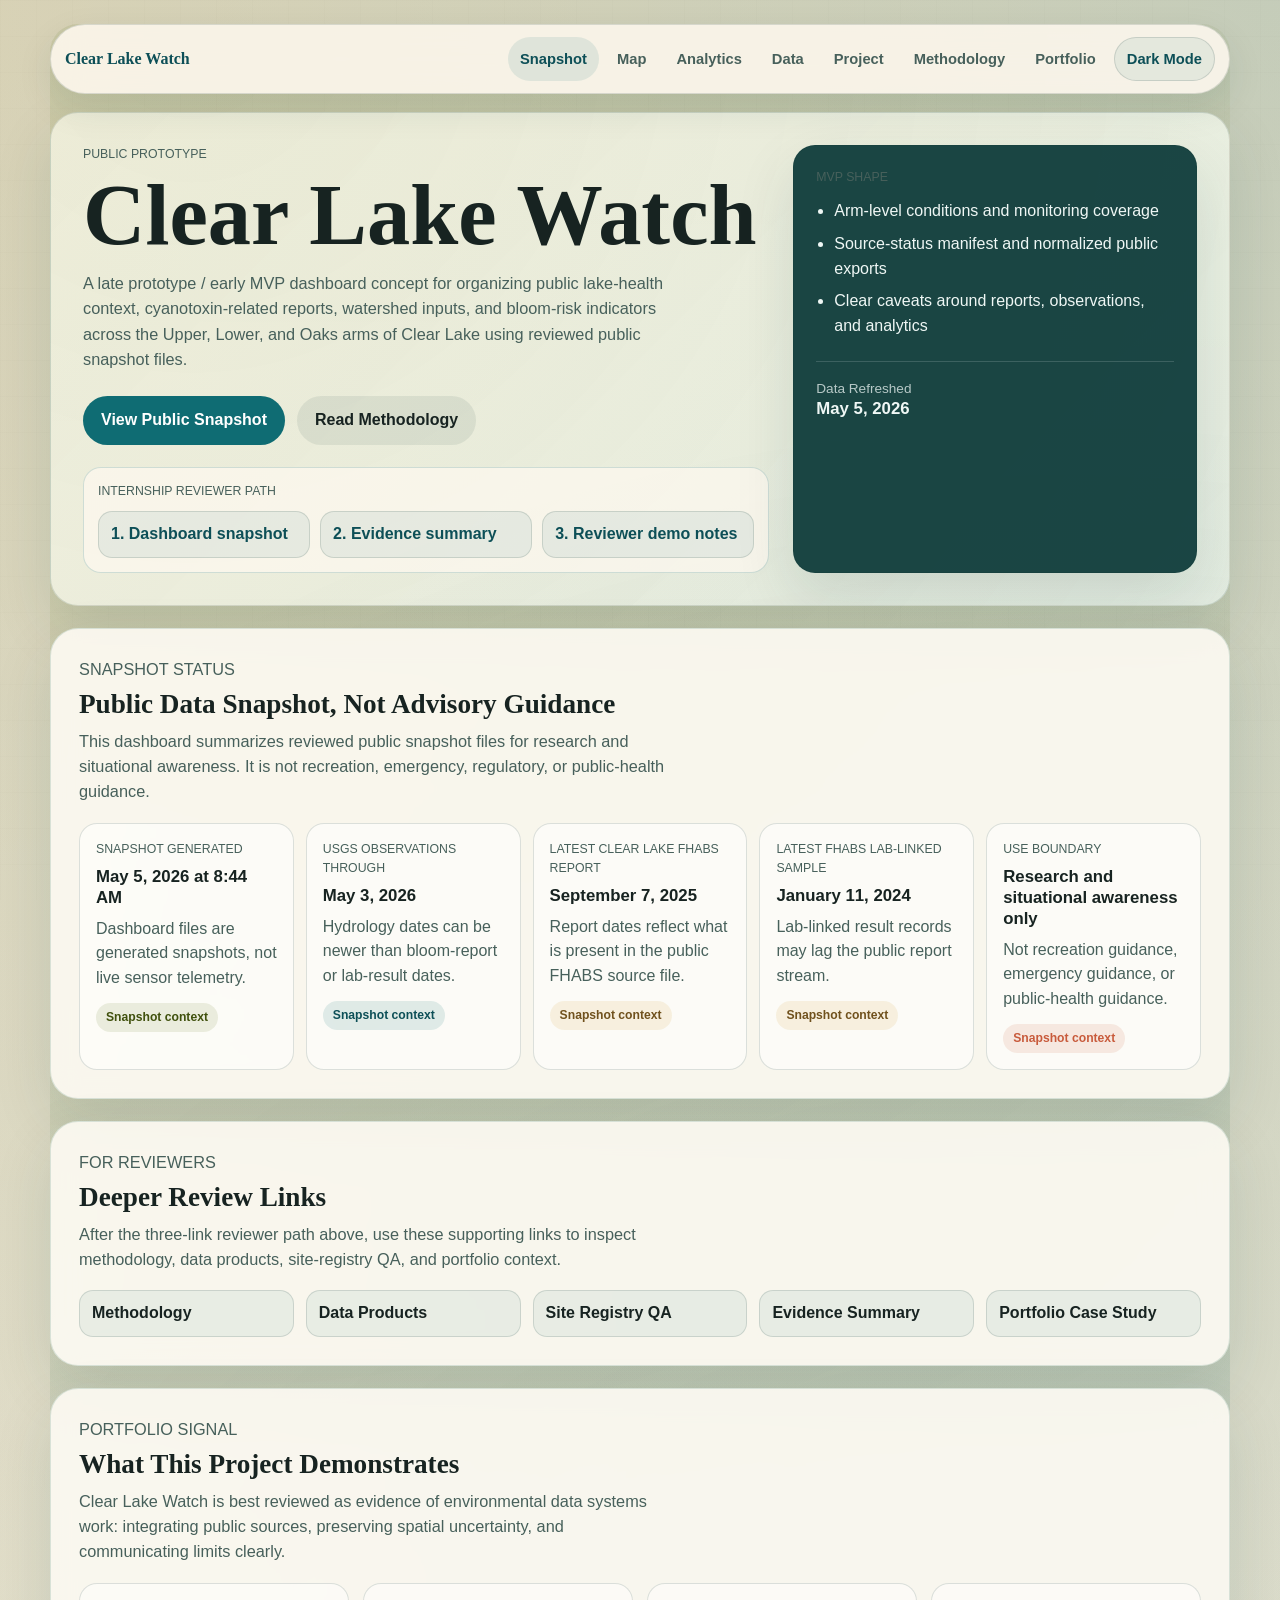
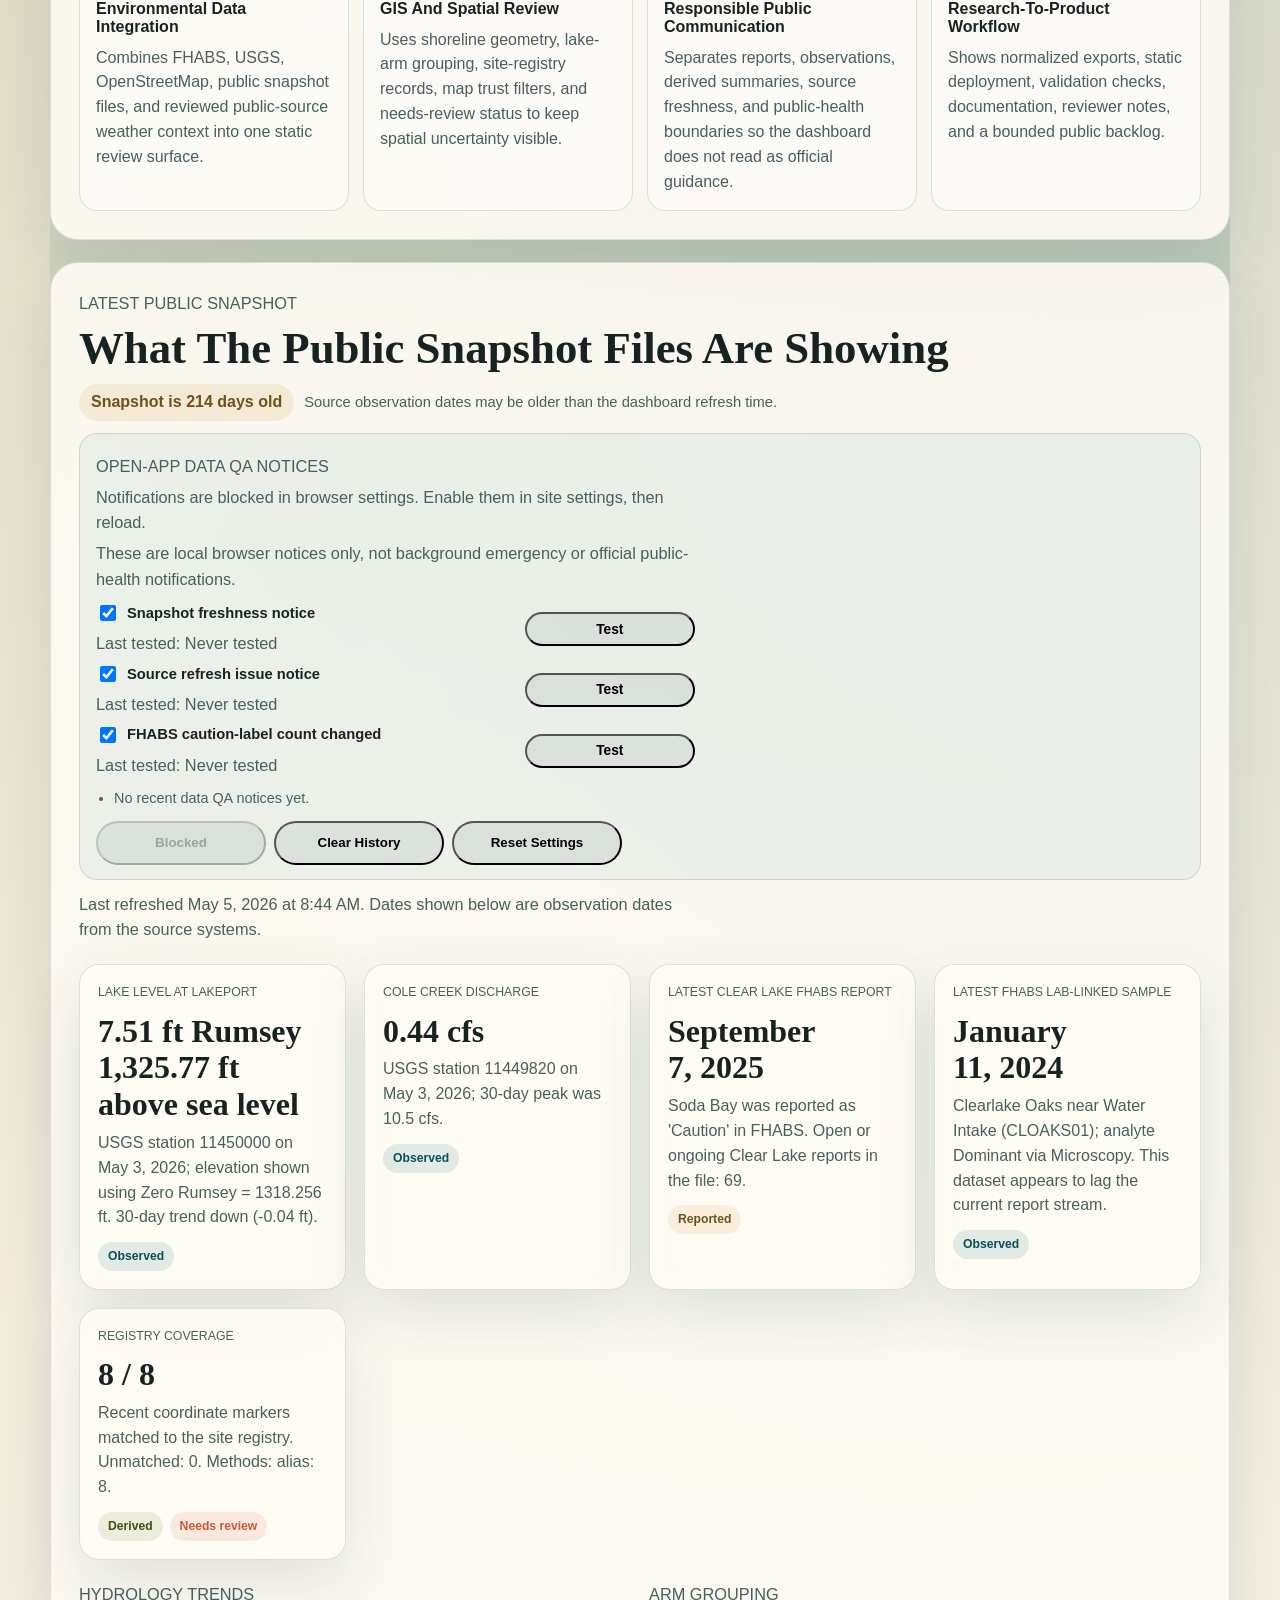
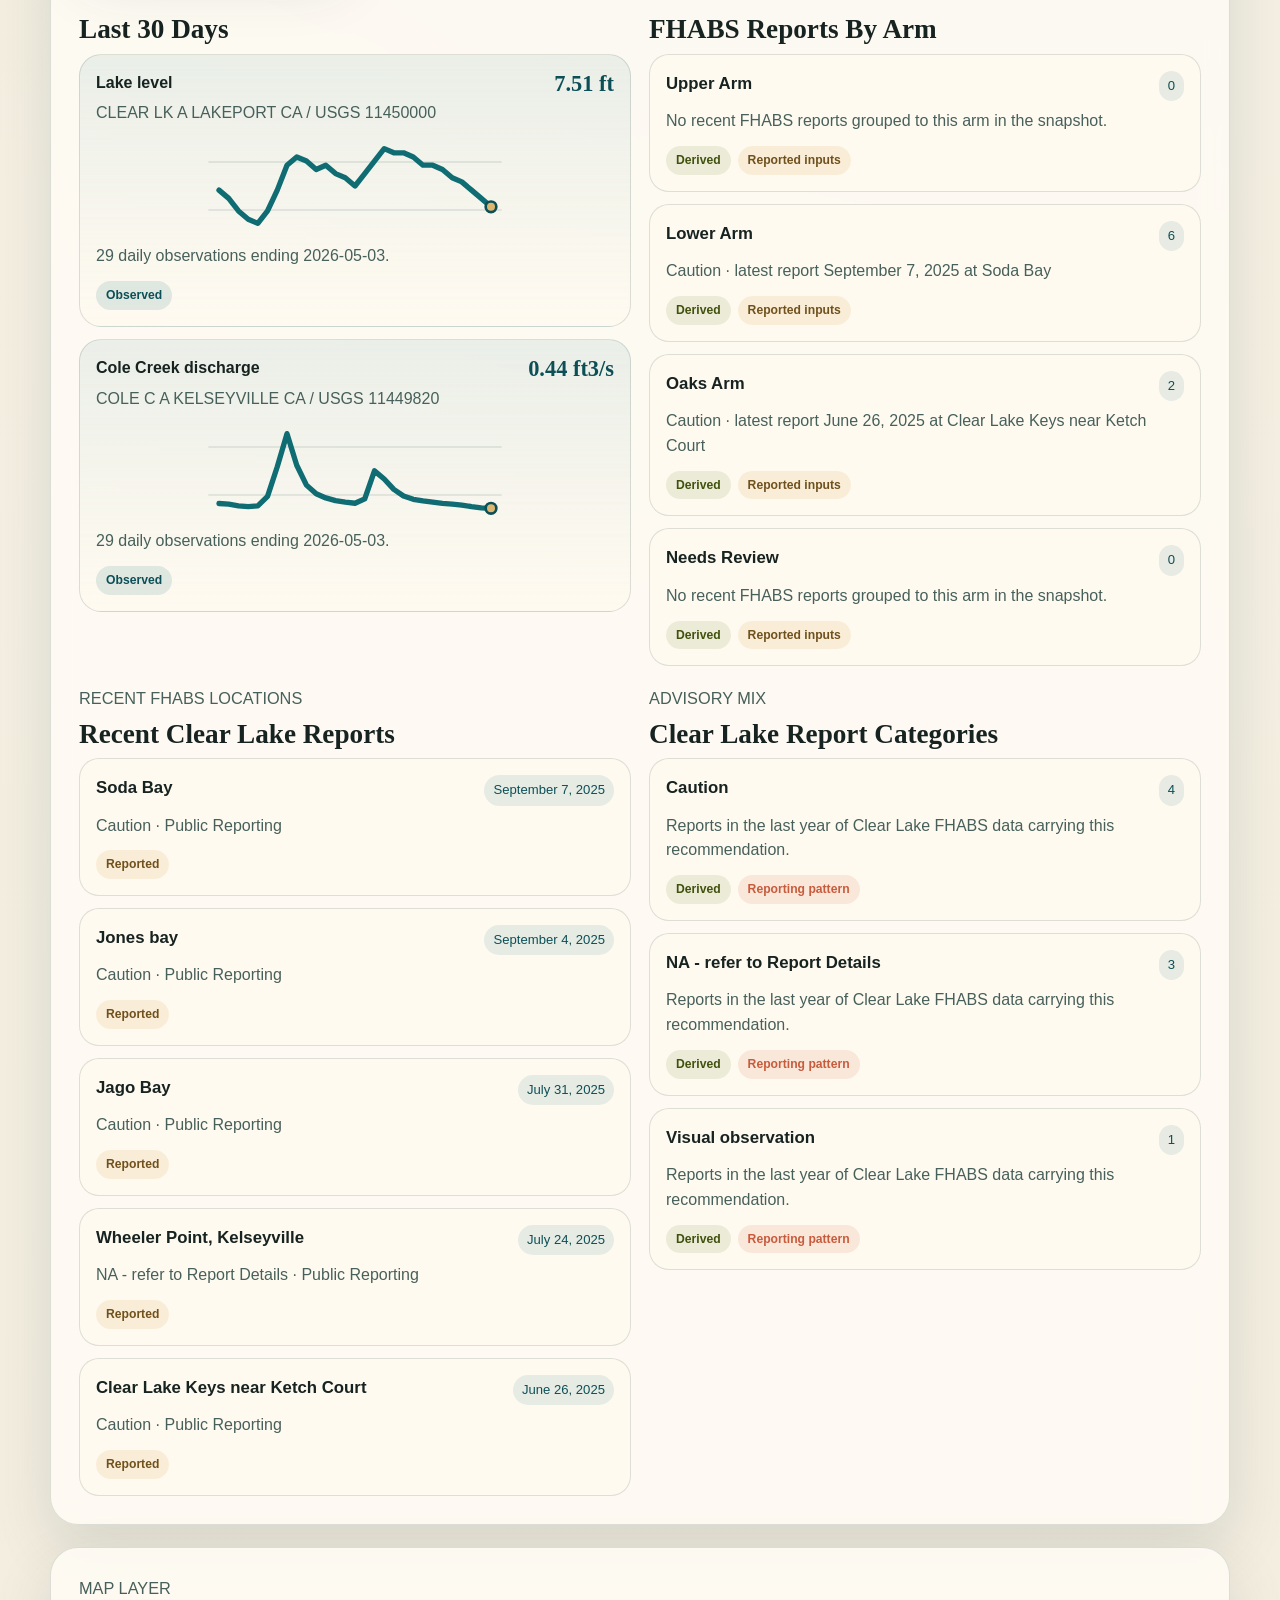
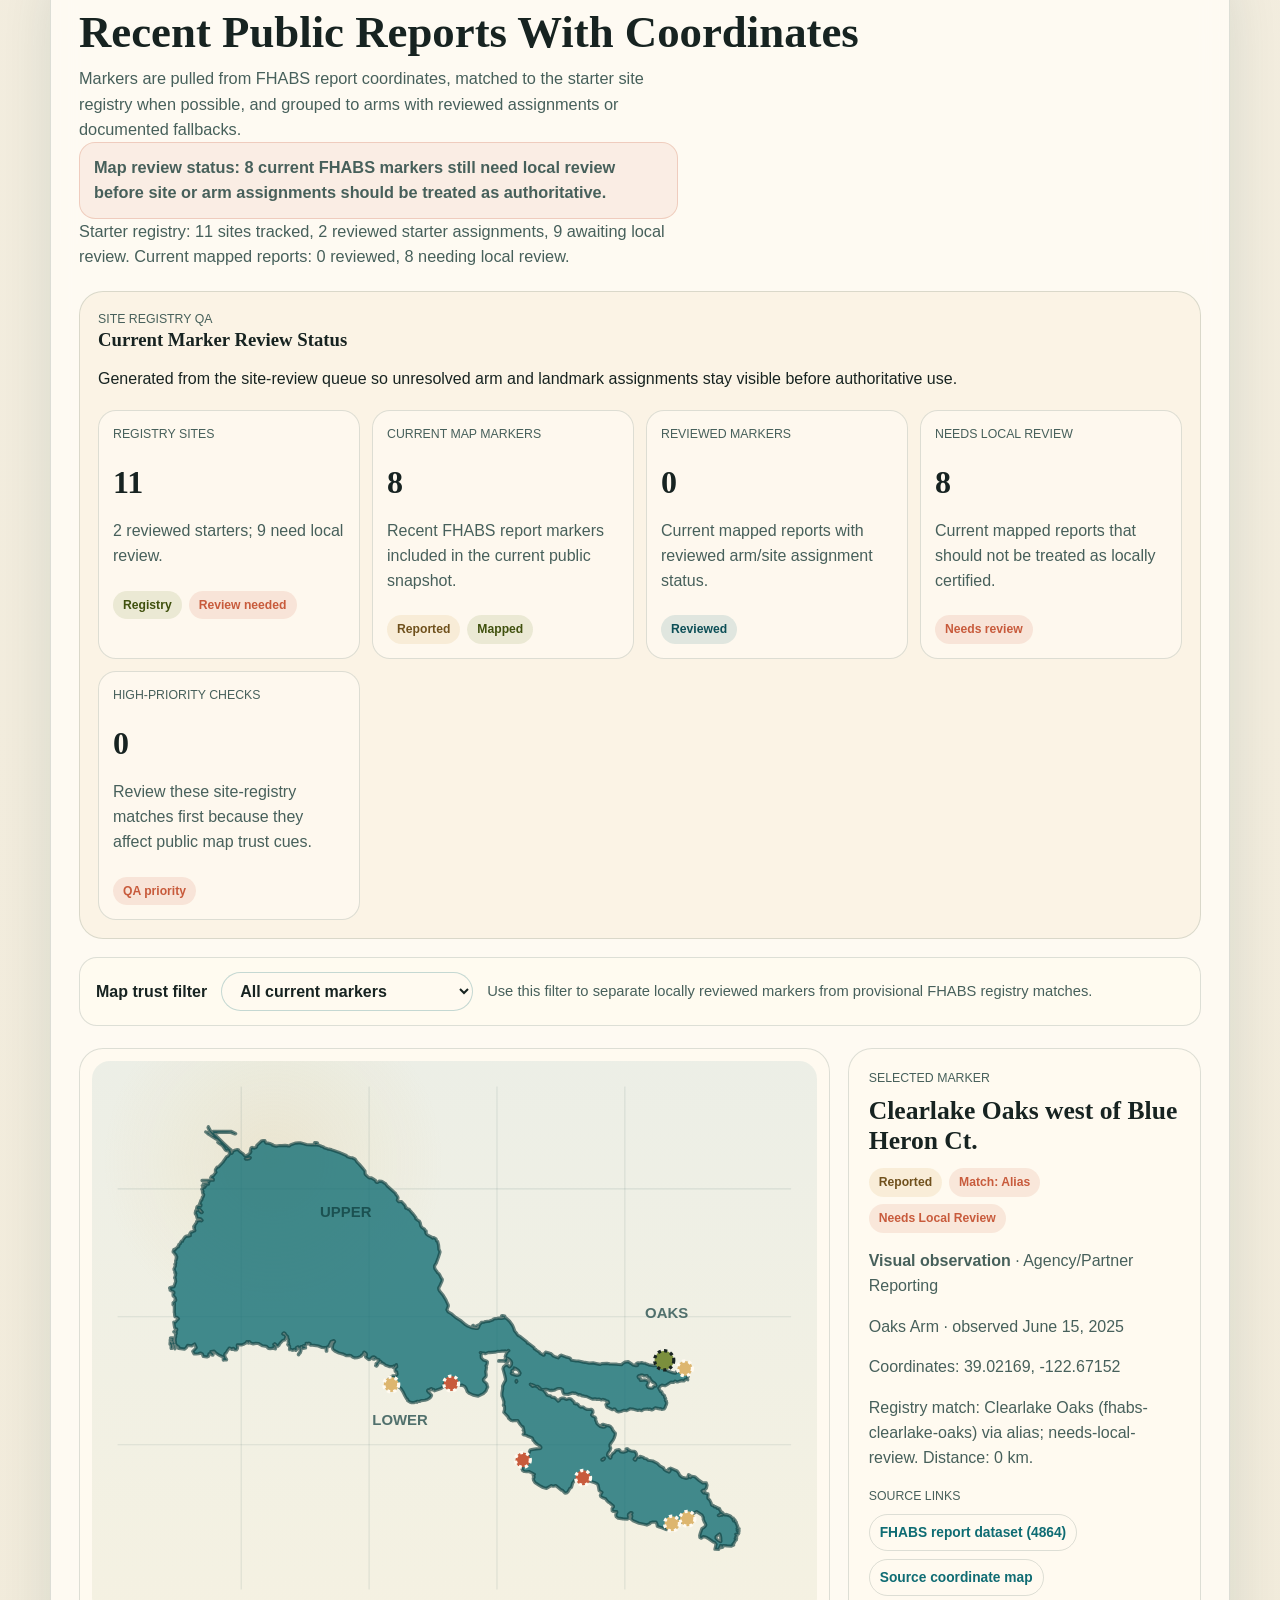
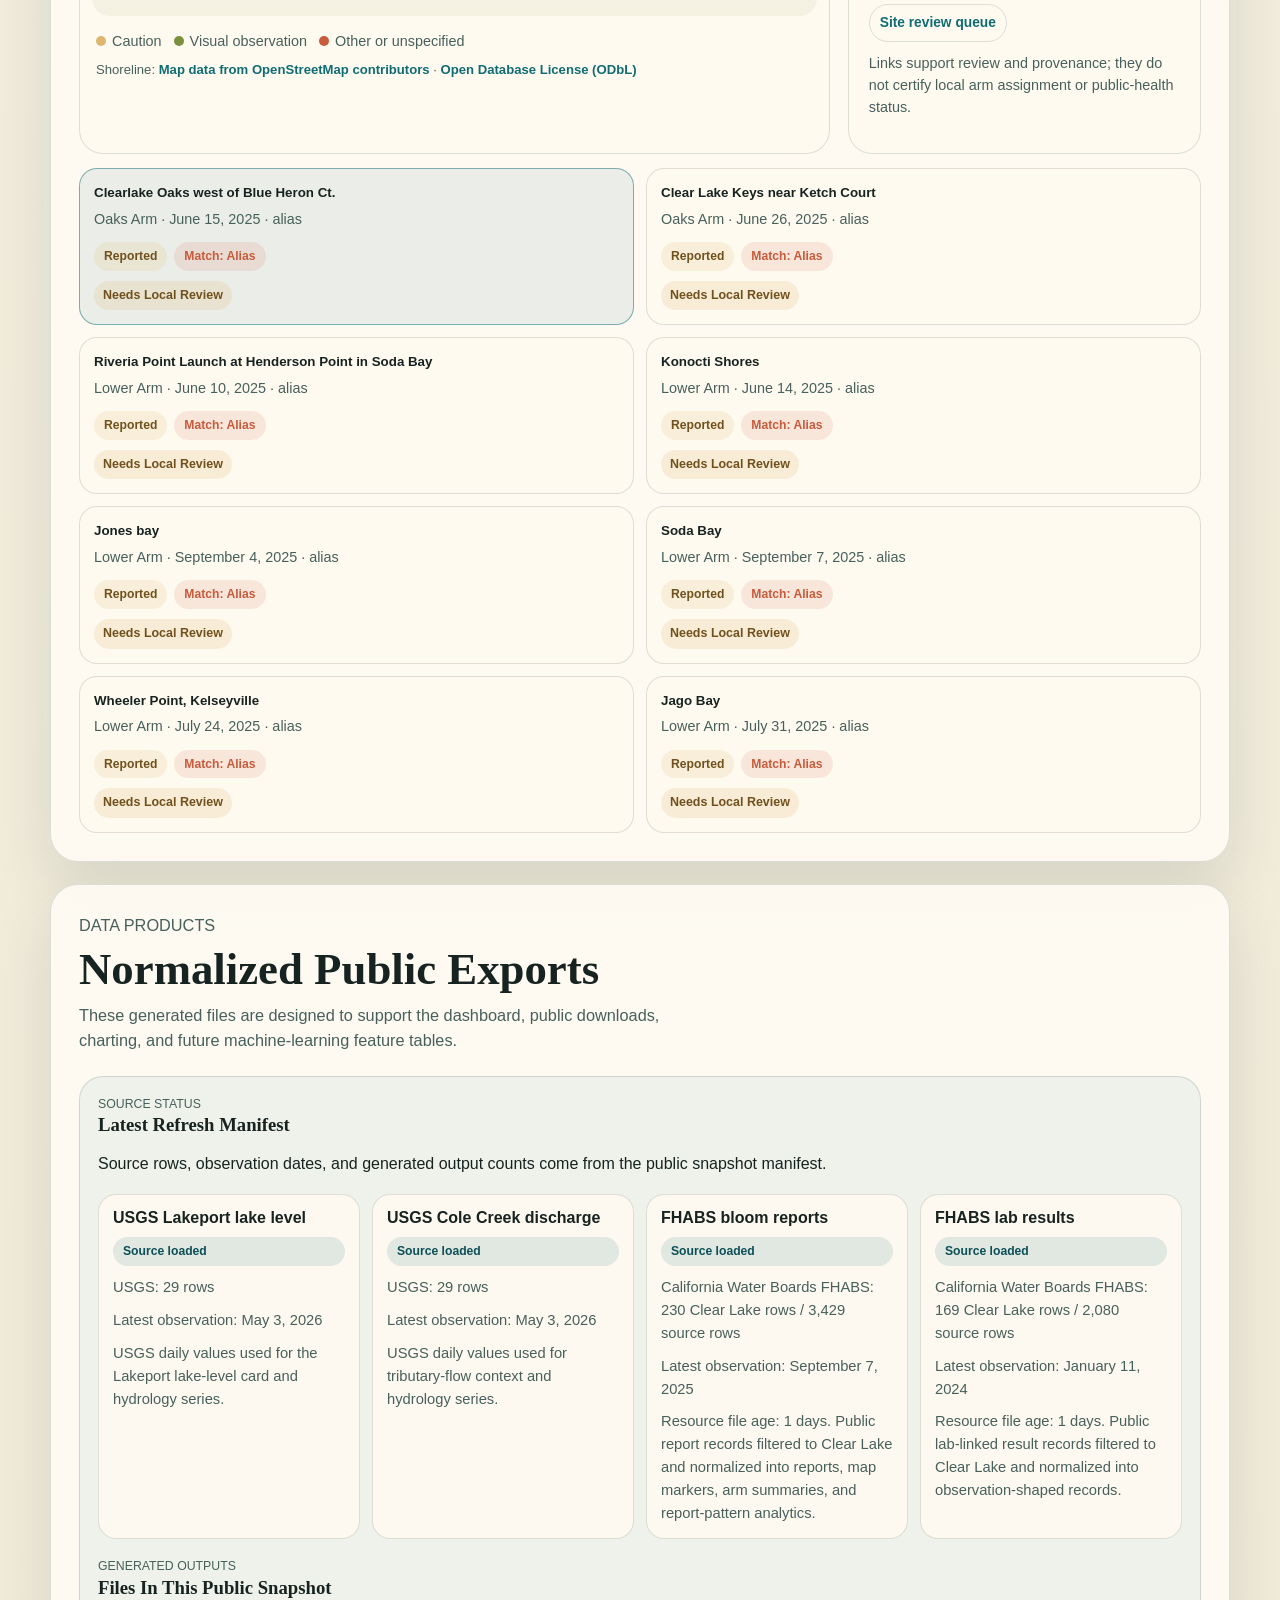
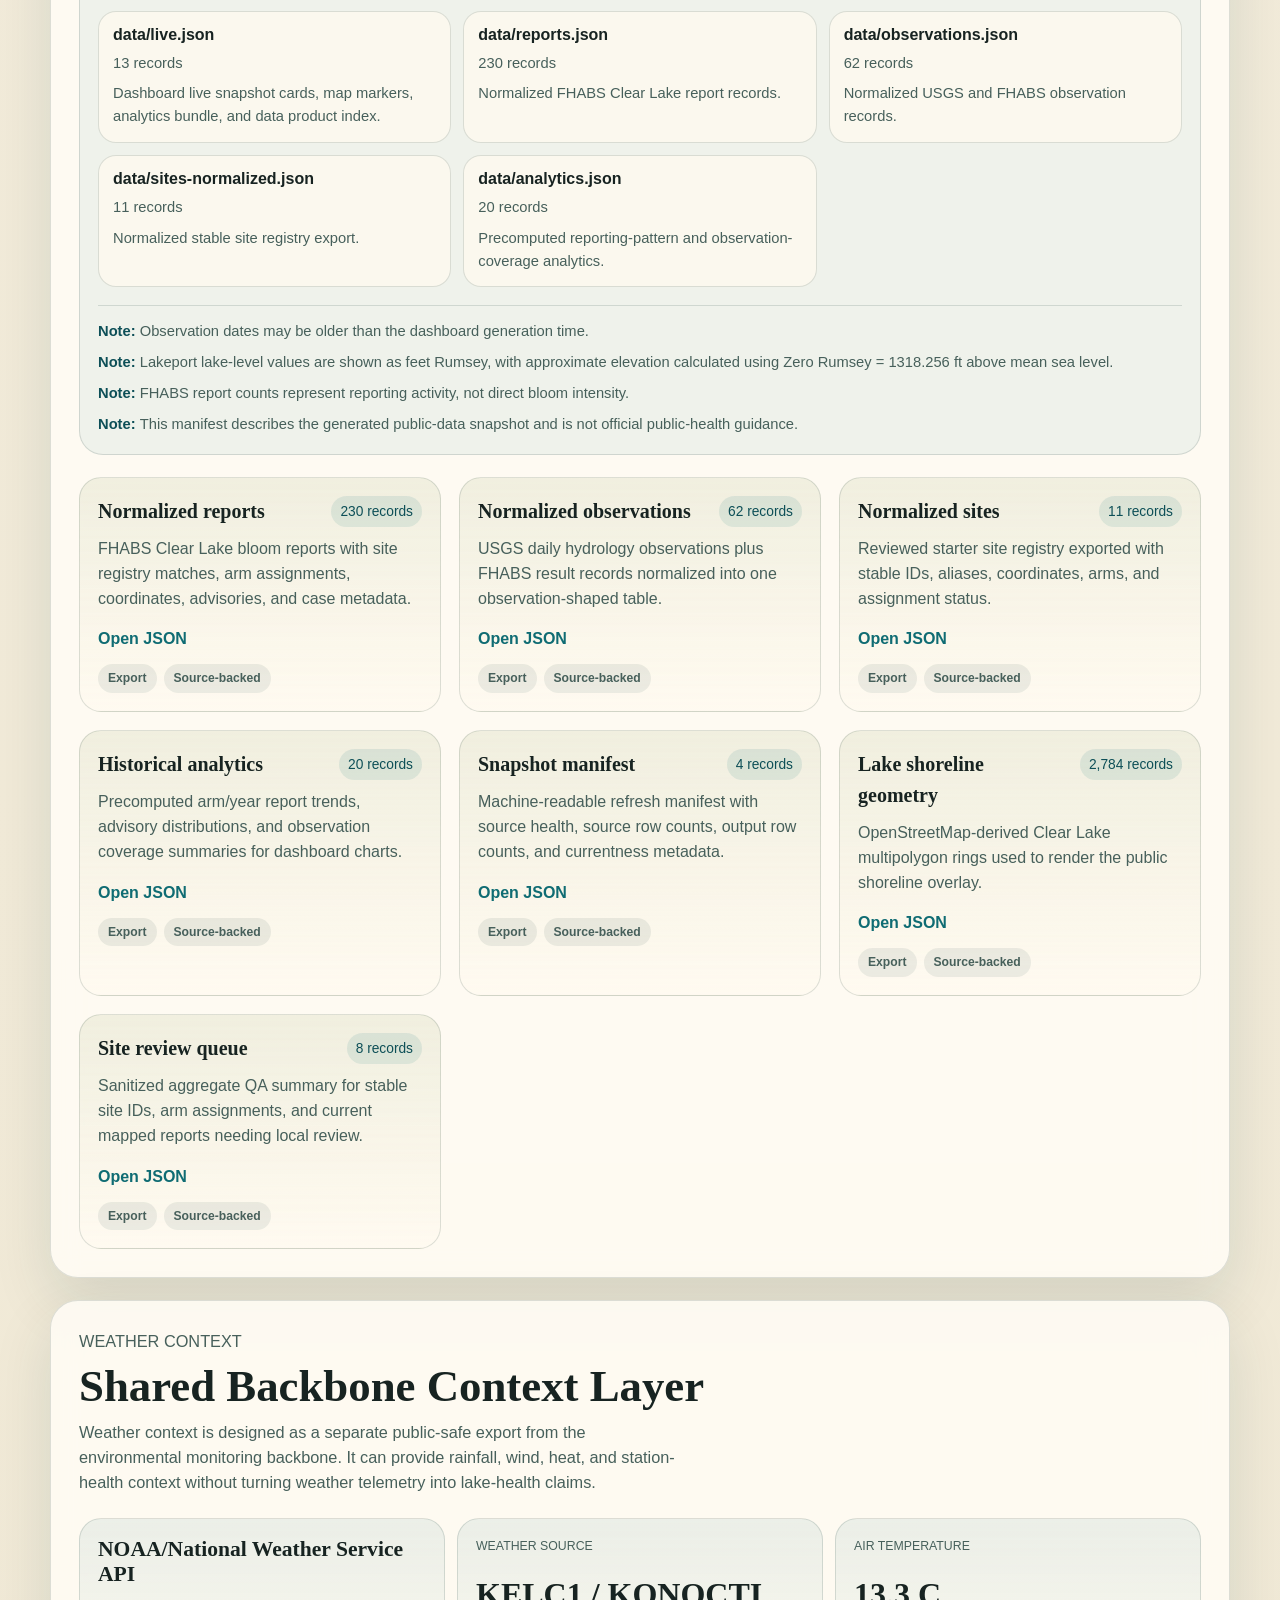
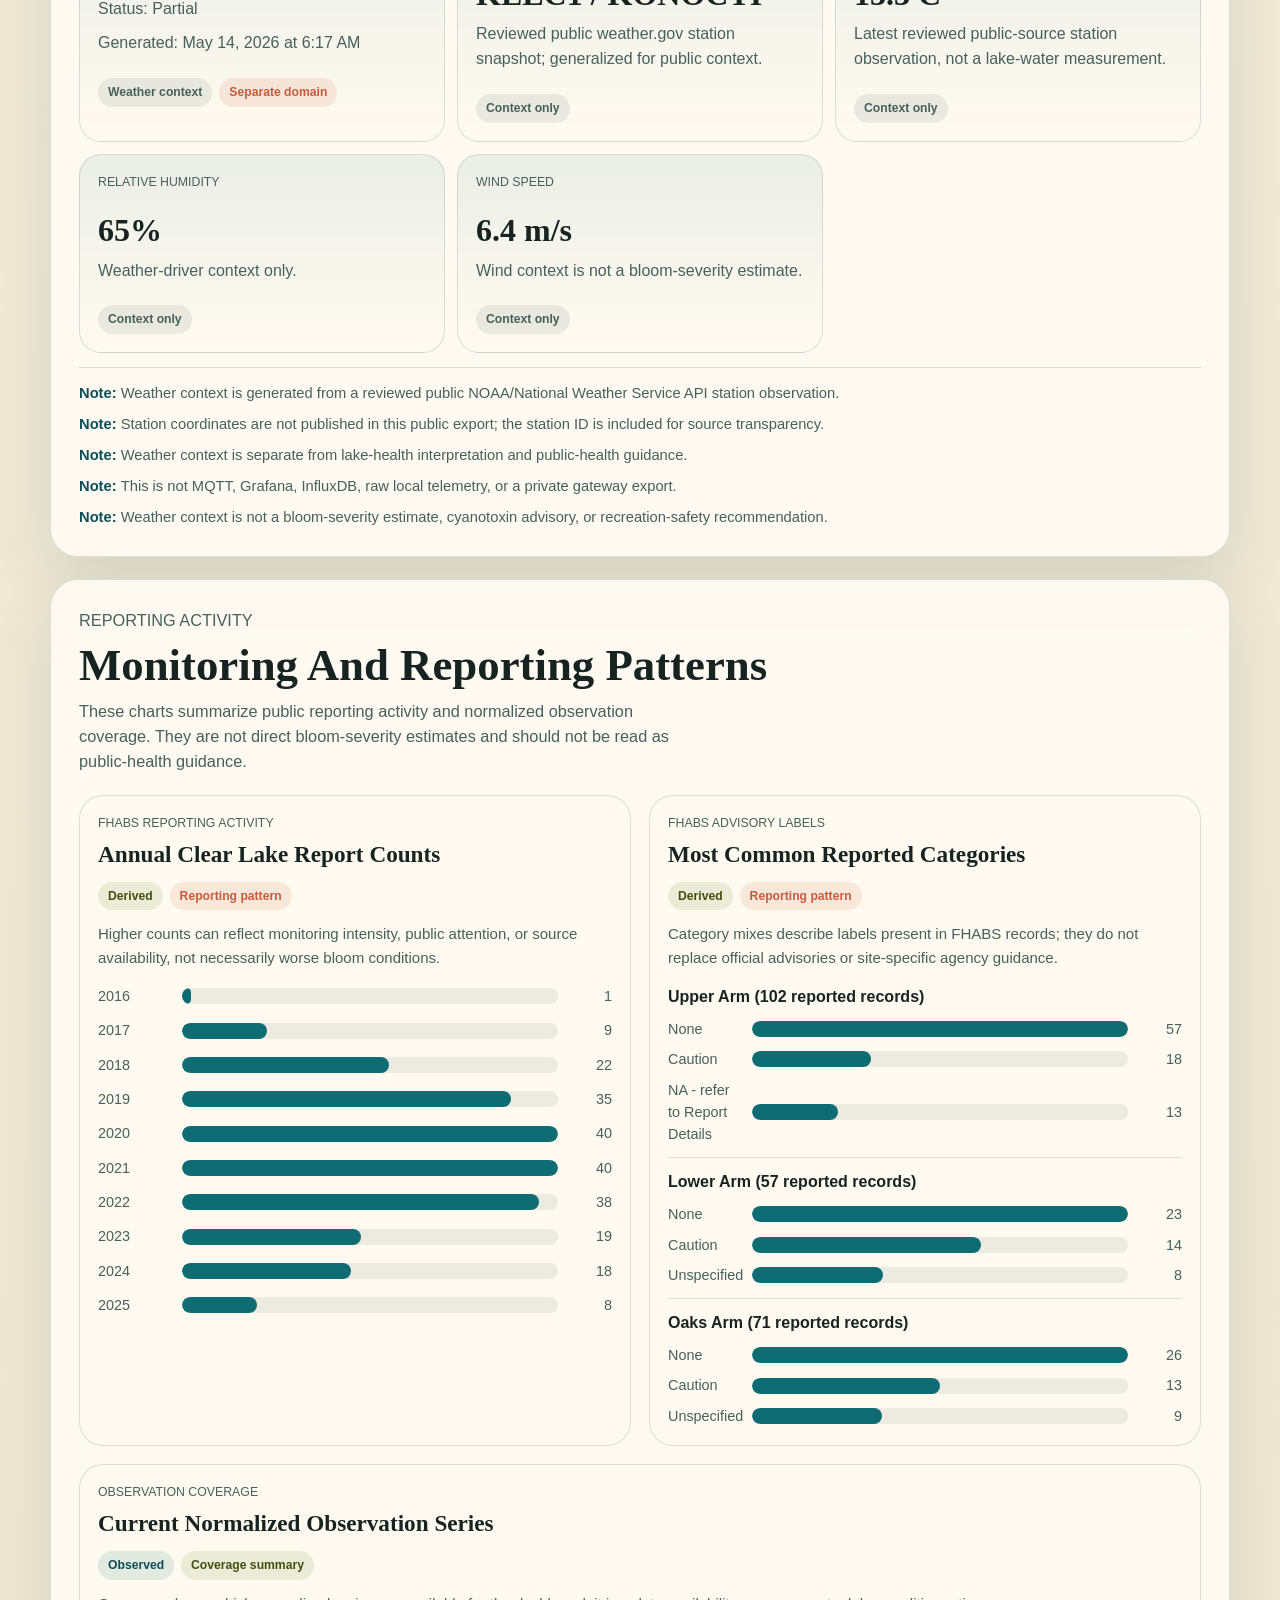
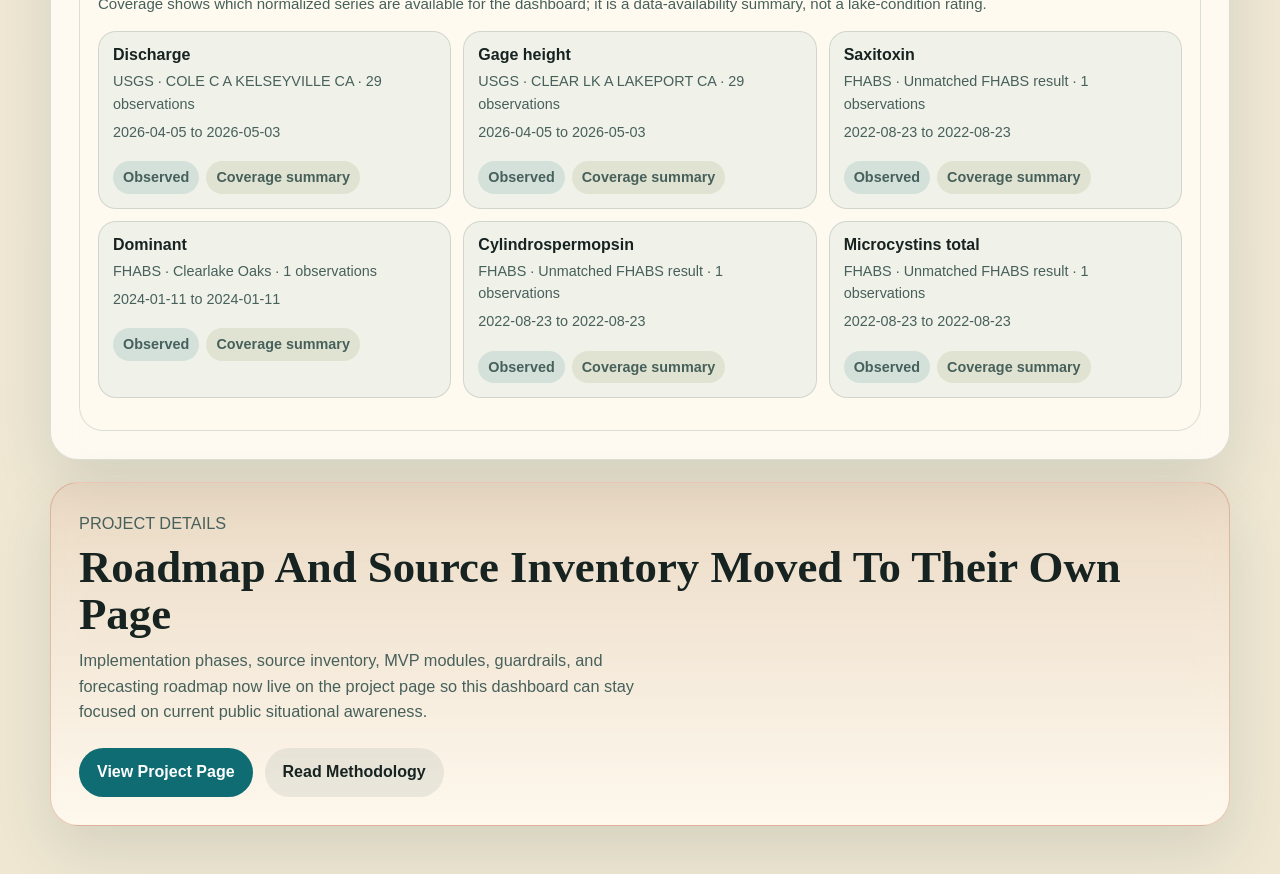
==== commit 008fbd4a: "Add reviewer readiness and Secchi method packet" ====
--- a/index.html
+++ b/index.html
@@ -9,7 +9,7 @@
     <title>Clear Lake Watch Prototype</title>
     <meta
       name="description"
-      content="Prototype dashboard plan for publicly monitoring Clear Lake environmental health and cyanobacterial bloom risk."
+      content="Internship portfolio prototype showing Clear Lake environmental data integration, GIS/spatial QA, source-freshness validation, static deployment, and responsible public communication."
     >
     <link rel="icon" href="./assets/clear-lake-watch.ico">
     <link rel="apple-touch-icon" href="./assets/apple-touch-icon.png">
@@ -40,14 +40,22 @@
           <p class="eyebrow">Public Prototype</p>
           <h1>Clear Lake Watch</h1>
           <p class="hero-text">
-            A late prototype / early MVP dashboard concept for tracking lake
-            health context, cyanotoxins, watershed inputs, and bloom risk across
-            the Upper, Lower, and Oaks arms of Clear Lake using reviewed public
-            snapshot files.
+            A late prototype / early MVP dashboard concept for organizing public
+            lake-health context, cyanotoxin-related reports, watershed inputs,
+            and bloom-risk indicators across the Upper, Lower, and Oaks arms of
+            Clear Lake using reviewed public snapshot files.
           </p>
           <div class="hero-actions">
             <a href="#live" class="button button-primary">View Public Snapshot</a>
             <a href="./methodology.html" class="button button-secondary">Read Methodology</a>
+          </div>
+          <div class="reviewer-fast-path" aria-labelledby="reviewer-fast-path-heading">
+            <p class="panel-label" id="reviewer-fast-path-heading">Internship Reviewer Path</p>
+            <div class="reviewer-fast-links">
+              <a href="#live">1. Dashboard snapshot</a>
+              <a href="https://github.com/coreytshaffer/clear-lake-watch/blob/main/docs/clear-lake-watch-v0.1-evidence-summary.md">2. Evidence summary</a>
+              <a href="https://github.com/coreytshaffer/clear-lake-watch/blob/main/docs/reviewer-demo-notes.md">3. Reviewer demo notes</a>
+            </div>
           </div>
         </div>
         <aside class="hero-panel">
@@ -83,11 +91,11 @@
         <section class="section reviewer-section" aria-labelledby="reviewer-heading">
           <div class="section-heading compact">
             <p class="eyebrow">For Reviewers</p>
-            <h2 id="reviewer-heading">Best First Reads</h2>
-            <p>
-              Start with the methodology, data products, site-registry QA, and
-              portfolio case study to review scope, uncertainty, and public/private
-              boundaries.
+            <h2 id="reviewer-heading">Deeper Review Links</h2>
+            <p>
+              After the three-link reviewer path above, use these supporting
+              links to inspect methodology, data products, site-registry QA,
+              and portfolio context.
             </p>
           </div>
           <div class="reviewer-link-grid">
--- a/styles.css
+++ b/styles.css
@@ -304,6 +304,42 @@
   flex-wrap: wrap;
   gap: 12px;
   margin-top: 24px;
+}
+
+.reviewer-fast-path {
+  margin-top: 22px;
+  padding: 14px;
+  border: 1px solid rgba(15, 108, 115, 0.18);
+  border-radius: 18px;
+  background: rgba(255, 250, 240, 0.68);
+}
+
+:root[data-theme="dark"] .reviewer-fast-path {
+  background: rgba(101, 197, 195, 0.08);
+}
+
+.reviewer-fast-links {
+  display: grid;
+  grid-template-columns: repeat(3, minmax(0, 1fr));
+  gap: 10px;
+  margin-top: 10px;
+}
+
+.reviewer-fast-links a {
+  display: inline-flex;
+  align-items: center;
+  min-height: 44px;
+  padding: 10px 12px;
+  border: 1px solid var(--line);
+  border-radius: 14px;
+  background: rgba(15, 108, 115, 0.08);
+  color: var(--lake-deep);
+  font-weight: 800;
+  text-decoration: none;
+}
+
+.reviewer-fast-links a:hover {
+  background: rgba(15, 108, 115, 0.14);
 }
 
 .button {
@@ -1688,6 +1724,7 @@
   .arm-grid,
   .stats-grid,
   .demonstrates-grid,
+  .reviewer-fast-links,
   .source-grid,
   .product-grid,
   .source-status-grid,
@@ -1717,6 +1754,123 @@
   }
 }
 
+@media print {
+  *,
+  *::before,
+  *::after {
+    box-shadow: none !important;
+    text-shadow: none !important;
+  }
+
+  html {
+    scroll-behavior: auto;
+  }
+
+  body,
+  :root[data-theme="dark"] body {
+    color: #000;
+    background: #fff;
+    font-family: Georgia, "Times New Roman", serif;
+  }
+
+  body::before,
+  .site-nav,
+  .skip-link,
+  .hero-actions,
+  .theme-toggle,
+  .notification-panel,
+  .map-controls {
+    display: none !important;
+  }
+
+  .page-shell {
+    width: 100%;
+    max-width: none;
+    margin: 0;
+  }
+
+  .hero,
+  .section,
+  .stat-card,
+  .hero-panel,
+  .method-card,
+  .product-card,
+  .source-status-card,
+  .source-output-card,
+  .reviewer-fast-path,
+  .demonstrates-card {
+    break-inside: avoid;
+    border: 1px solid #999;
+    border-radius: 0;
+    background: #fff !important;
+    color: #000;
+  }
+
+  .hero,
+  .section {
+    display: block;
+    width: 100%;
+    margin: 0 0 18px;
+    padding: 16px 0;
+    border-width: 0 0 1px;
+  }
+
+  .hero::after {
+    display: none;
+  }
+
+  h1,
+  h2,
+  h3,
+  p,
+  li,
+  a,
+  span,
+  strong {
+    color: #000 !important;
+  }
+
+  h1 {
+    font-size: 28pt;
+  }
+
+  h2 {
+    font-size: 18pt;
+  }
+
+  a {
+    text-decoration: underline;
+  }
+
+  a[href]::after {
+    content: " (" attr(href) ")";
+    font-size: 9pt;
+    font-weight: 400;
+  }
+
+  .reviewer-fast-links,
+  .reviewer-link-grid,
+  .demonstrates-grid,
+  .method-grid,
+  .source-grid,
+  .source-status-grid,
+  .source-output-grid,
+  .product-grid,
+  .stats-grid,
+  .split-section {
+    display: block;
+  }
+
+  .reviewer-fast-links a,
+  .reviewer-link-grid a {
+    display: block;
+    margin: 0 0 8px;
+    padding: 0;
+    border: 0;
+    background: transparent !important;
+  }
+}
+
 @media (max-width: 640px) {
   body {
     font-size: 16px;
@@ -1770,7 +1924,25 @@
   h1 {
     font-size: clamp(2rem, 10vw, 2.5rem);
     line-height: 1.04;
-    max-width: none;
+    max-width: 10ch;
+  }
+
+  .hero-actions .button {
+    width: 100%;
+  }
+
+  .hero-copy,
+  .hero-panel,
+  .reviewer-fast-path,
+  .reviewer-fast-links,
+  .reviewer-fast-links a {
+    min-width: 0;
+  }
+
+  .reviewer-fast-links a,
+  .hero-text,
+  .hero-list li {
+    overflow-wrap: anywhere;
   }
 
   h2 {
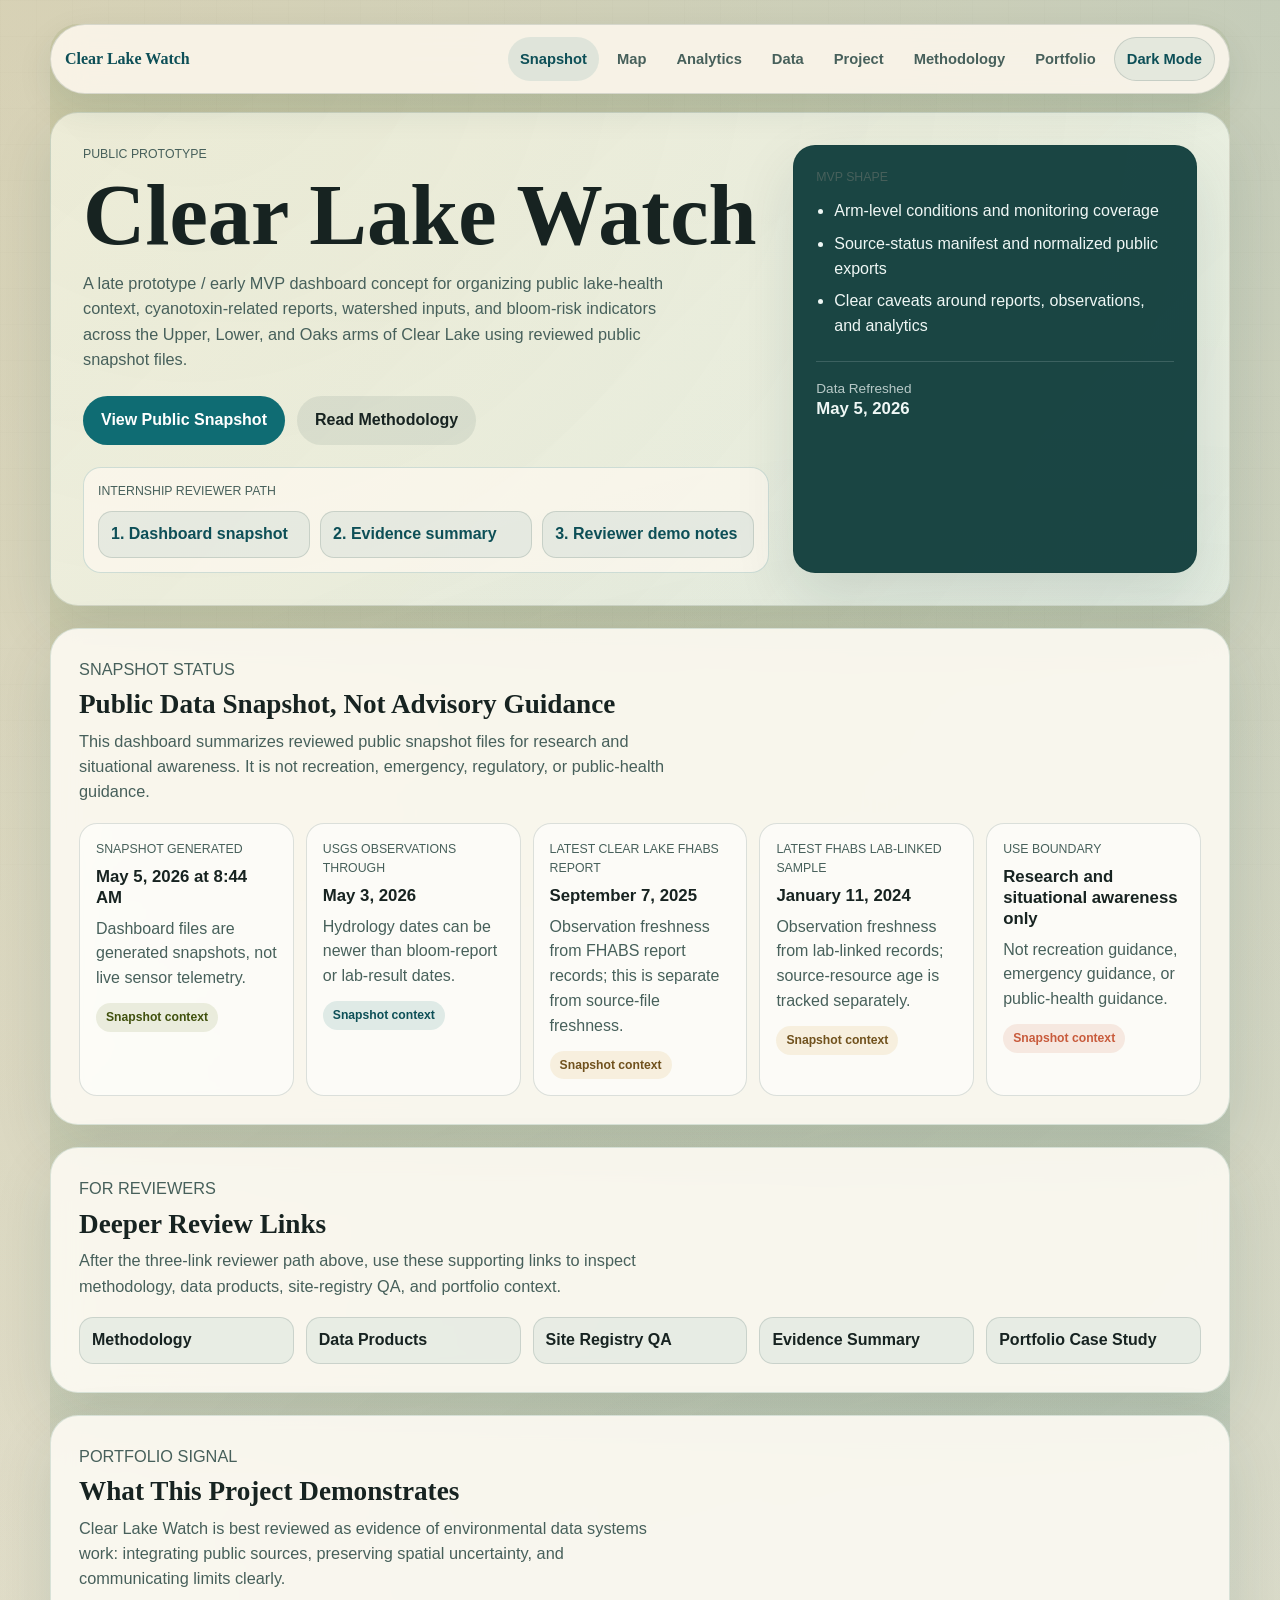
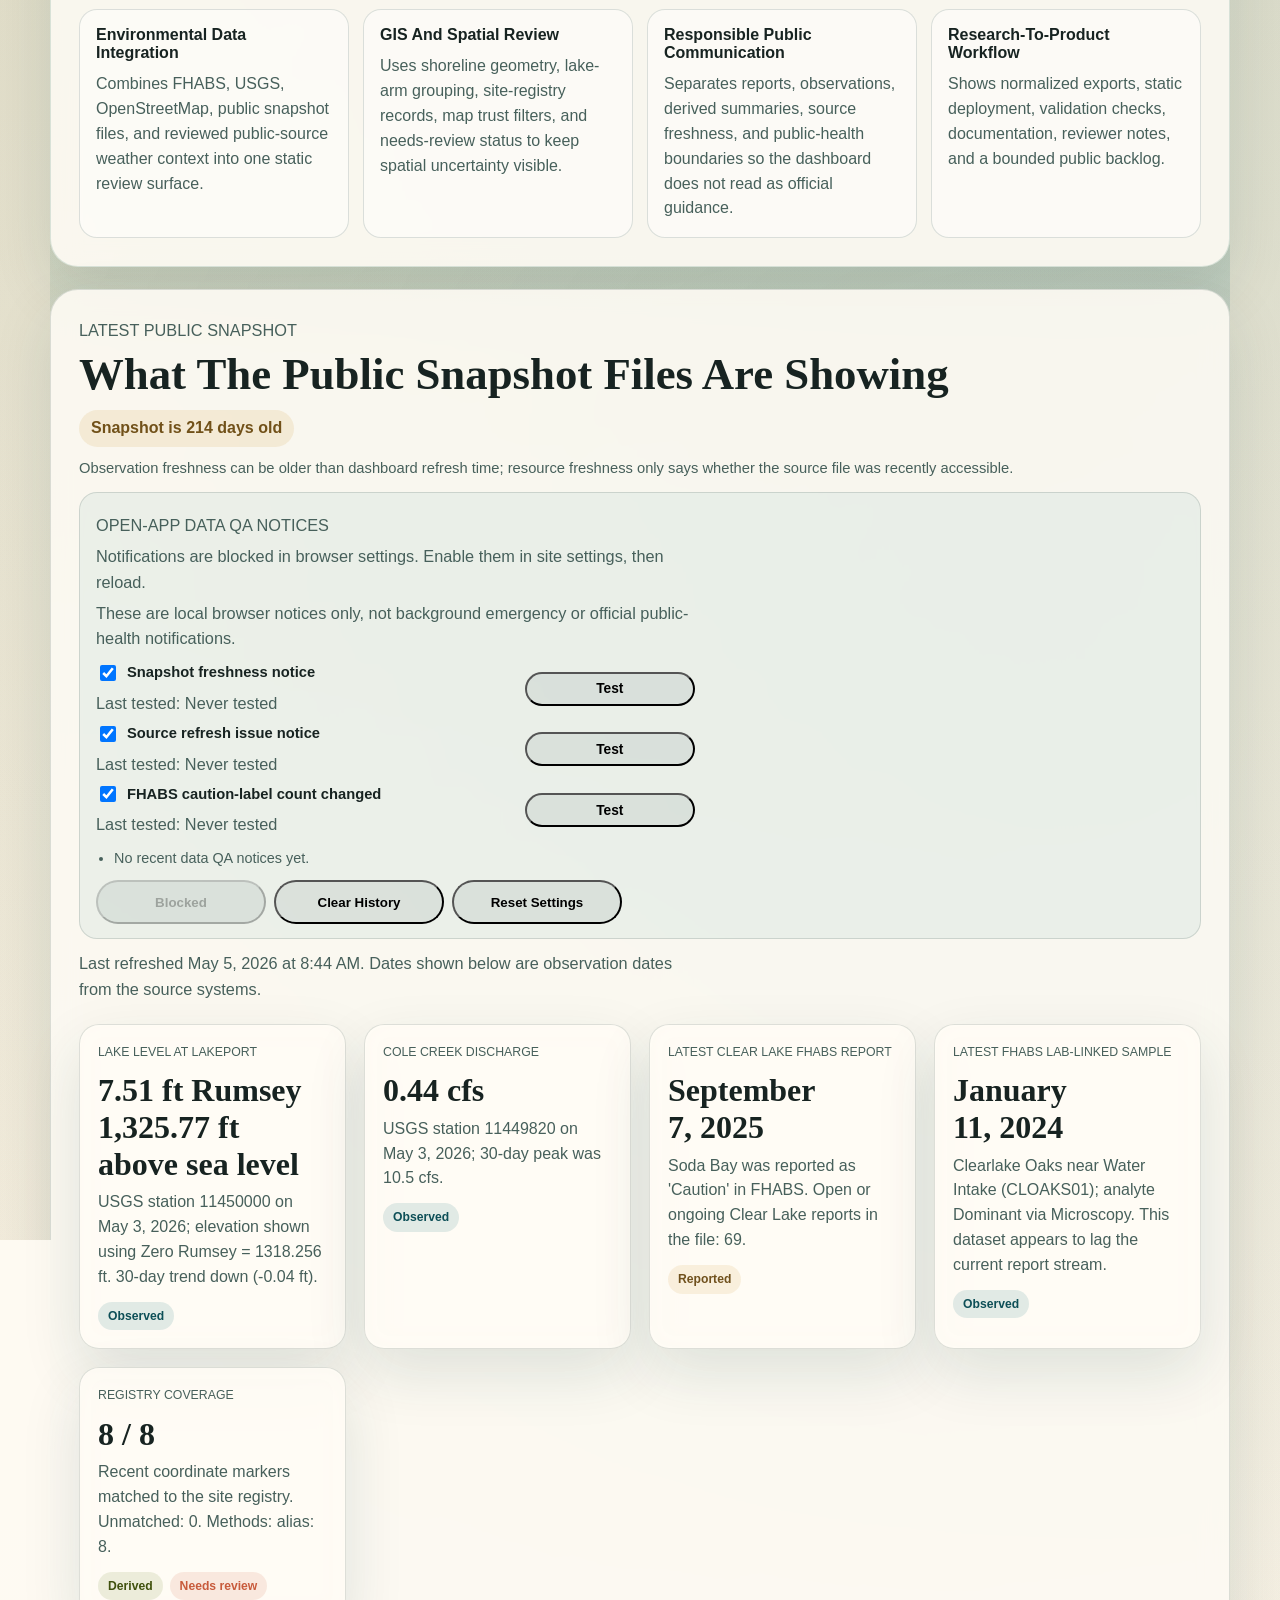
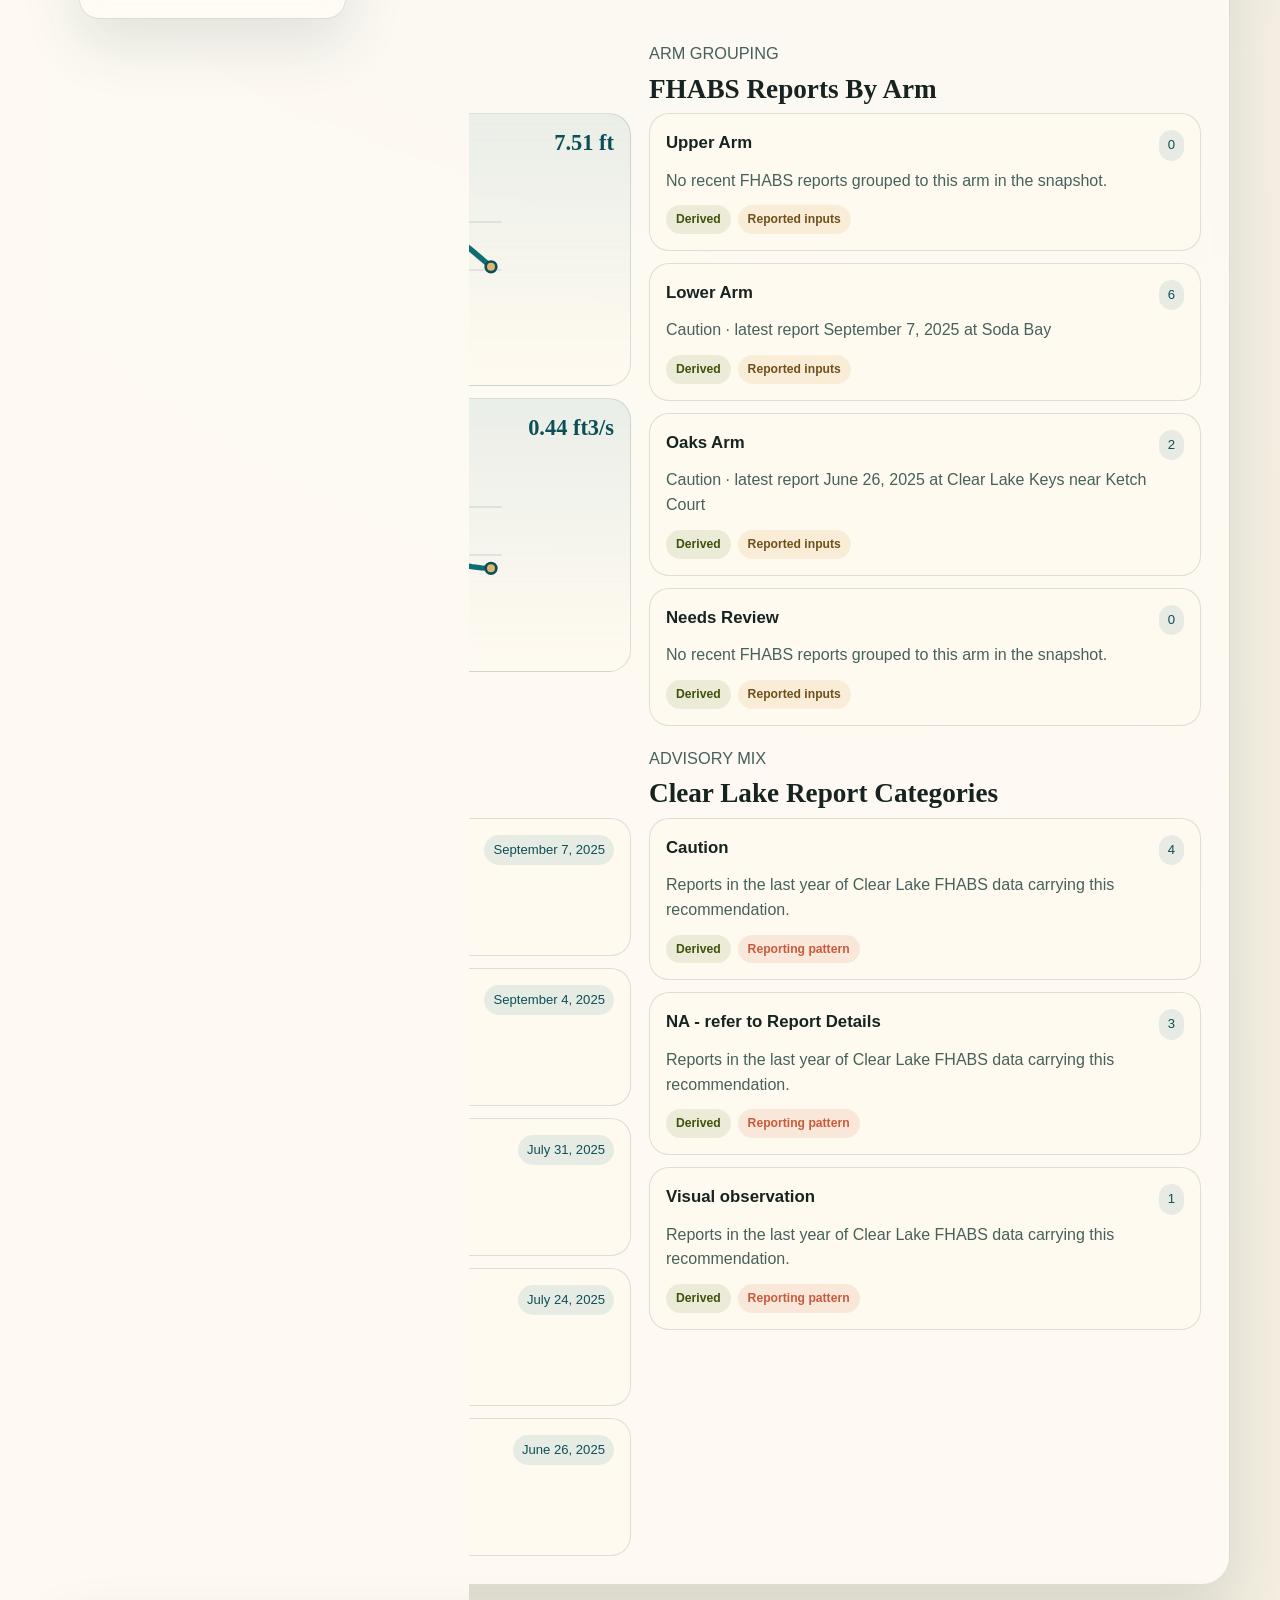
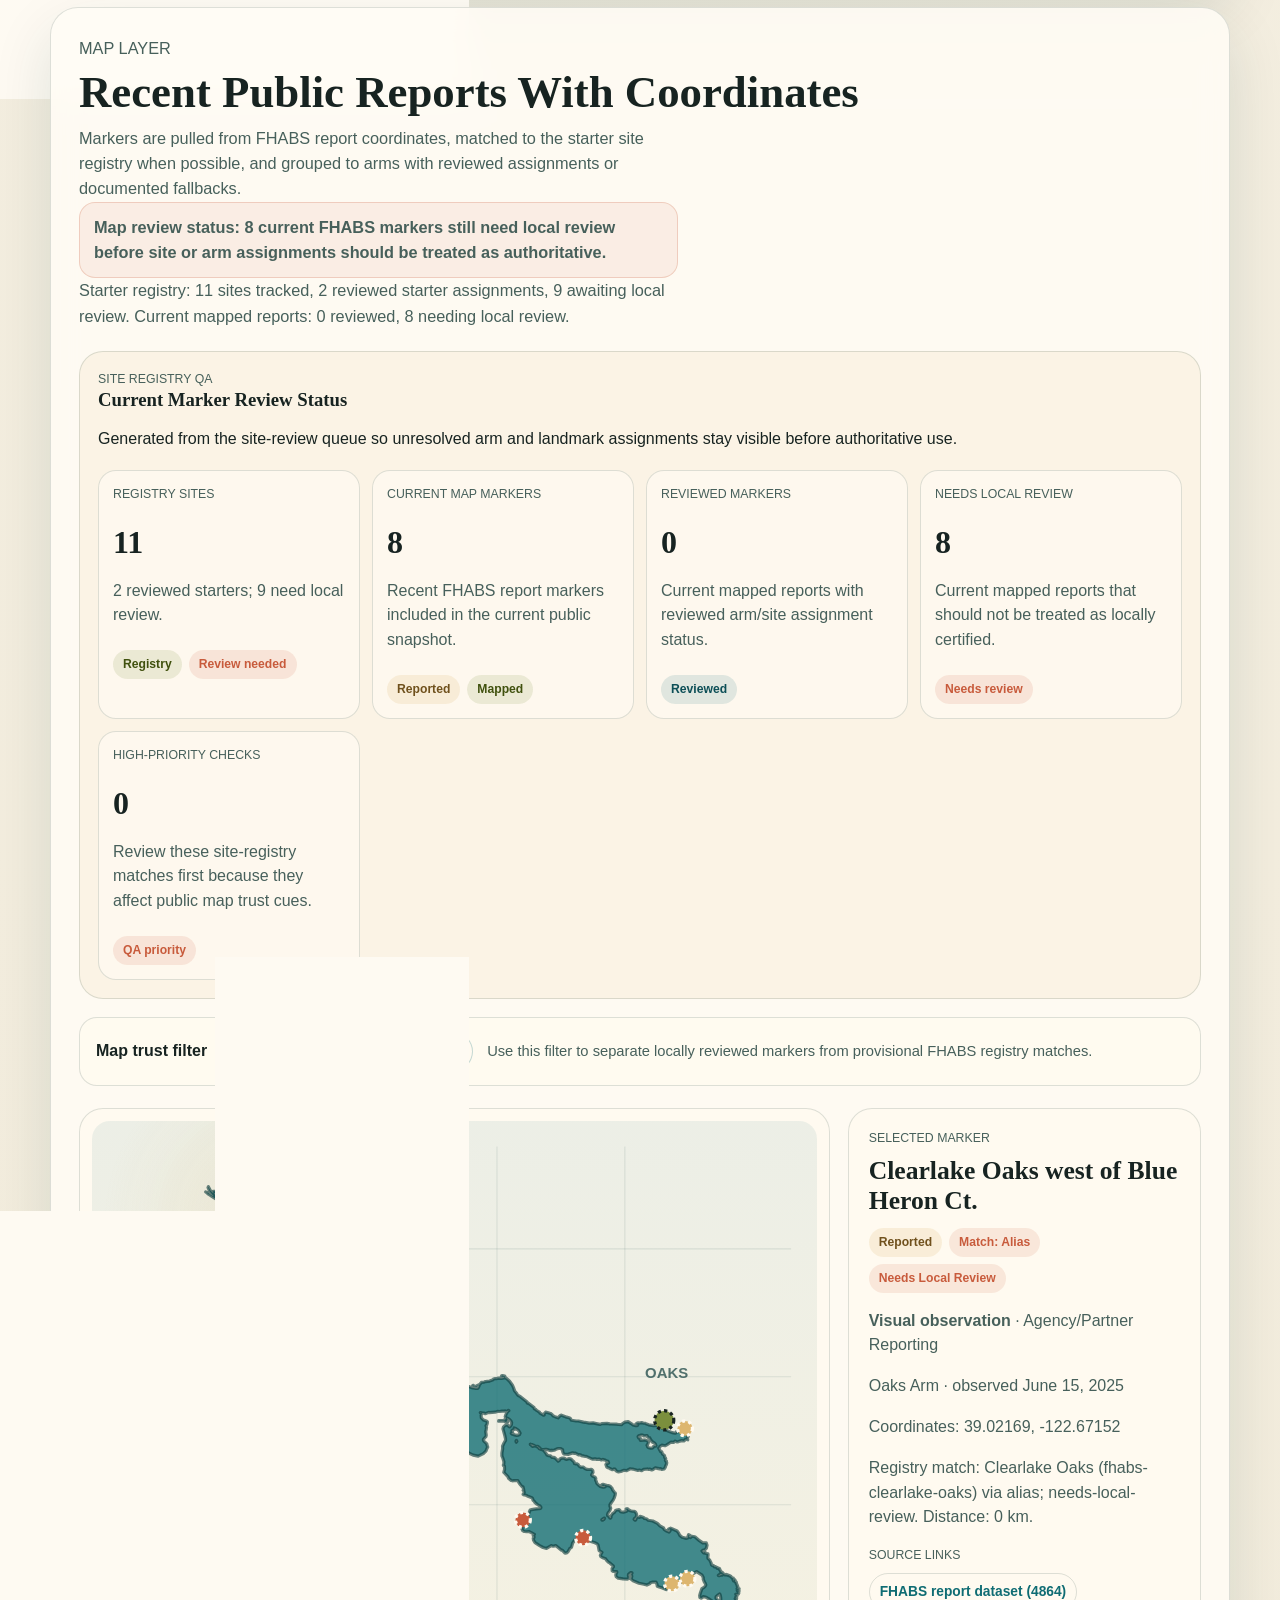
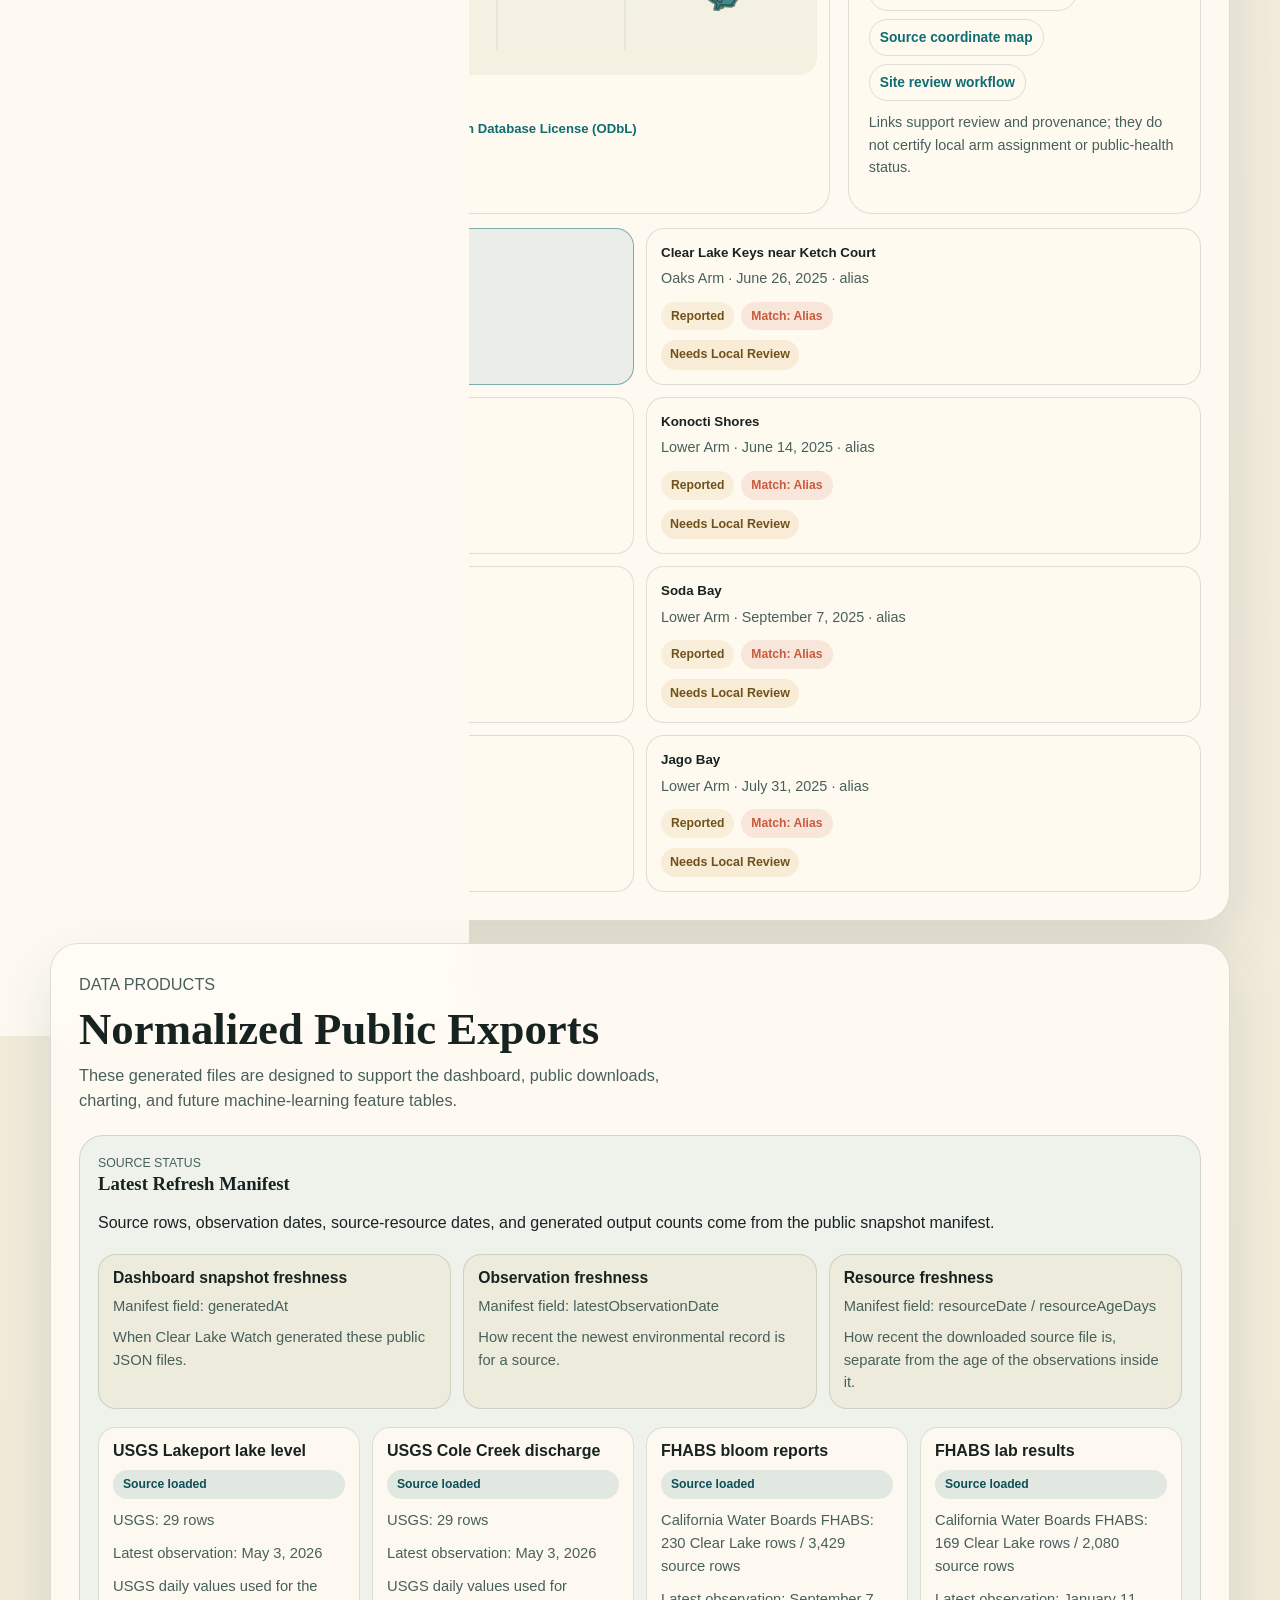
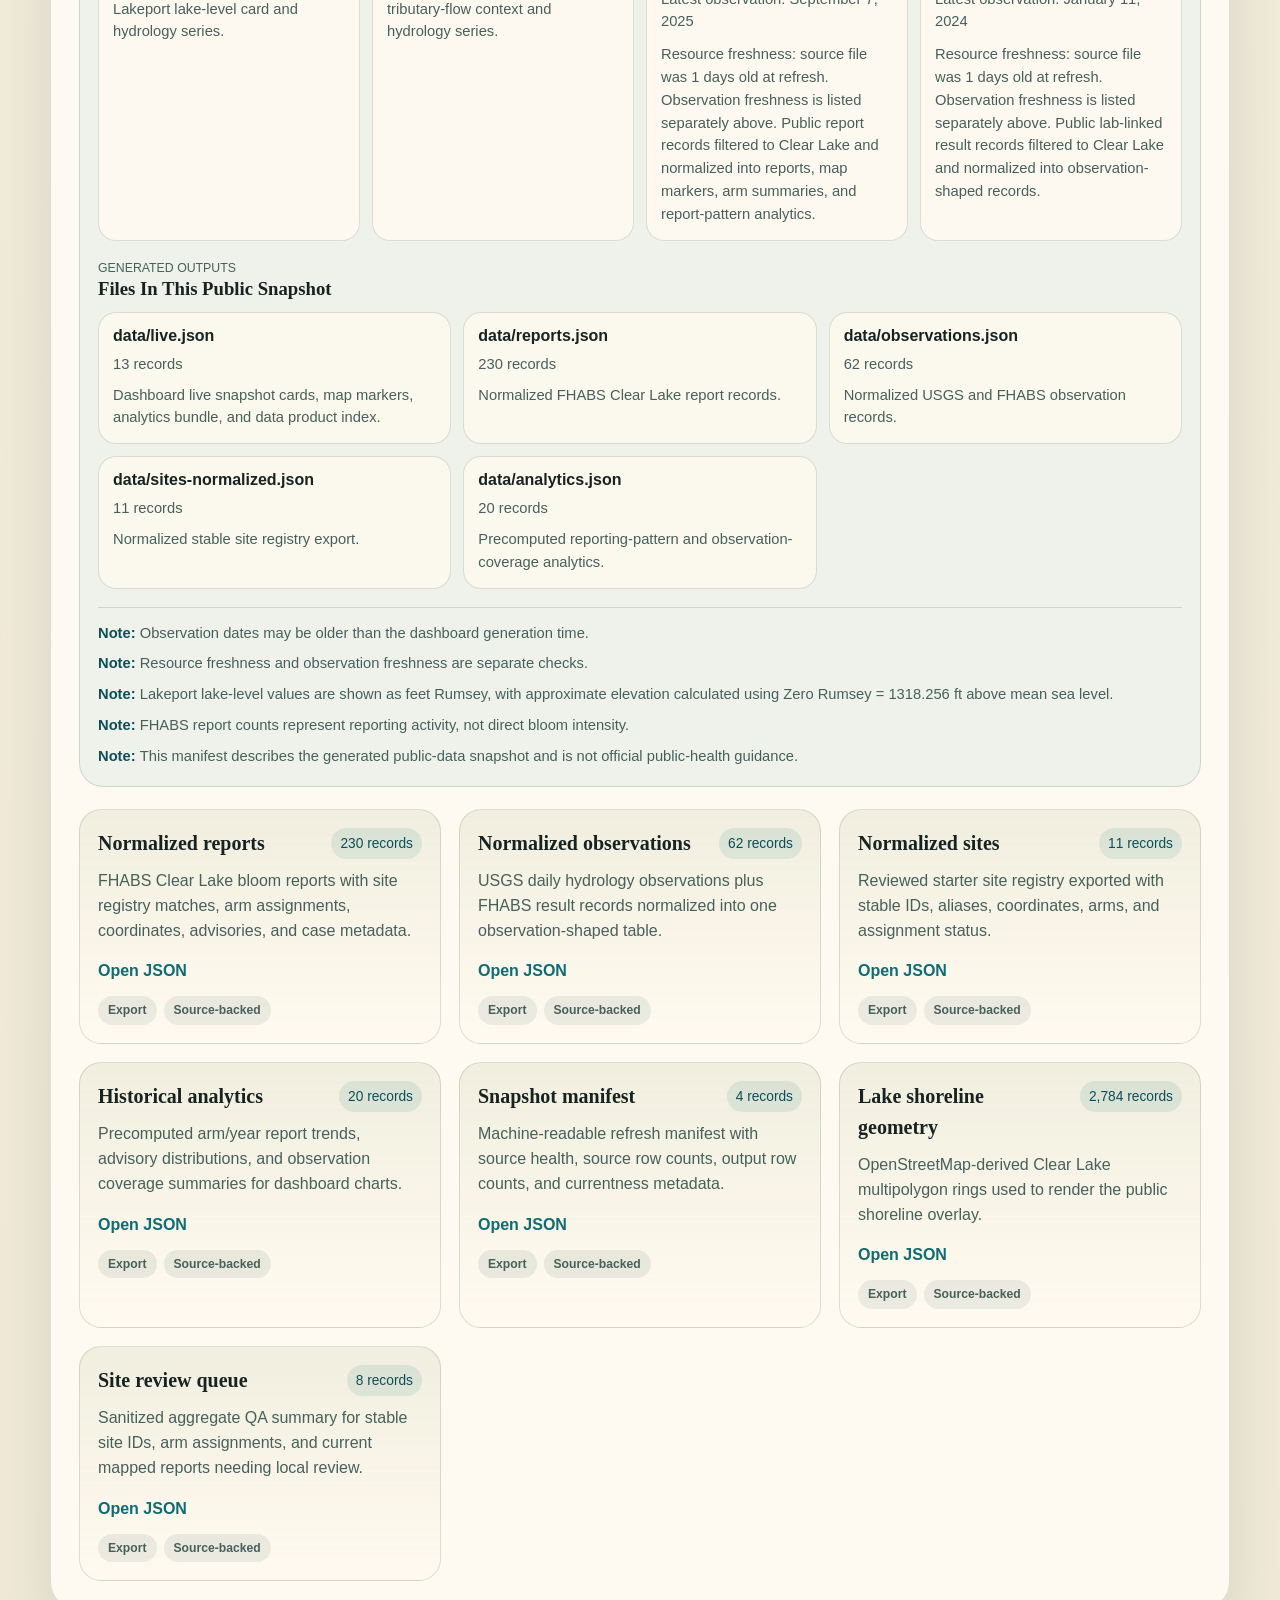
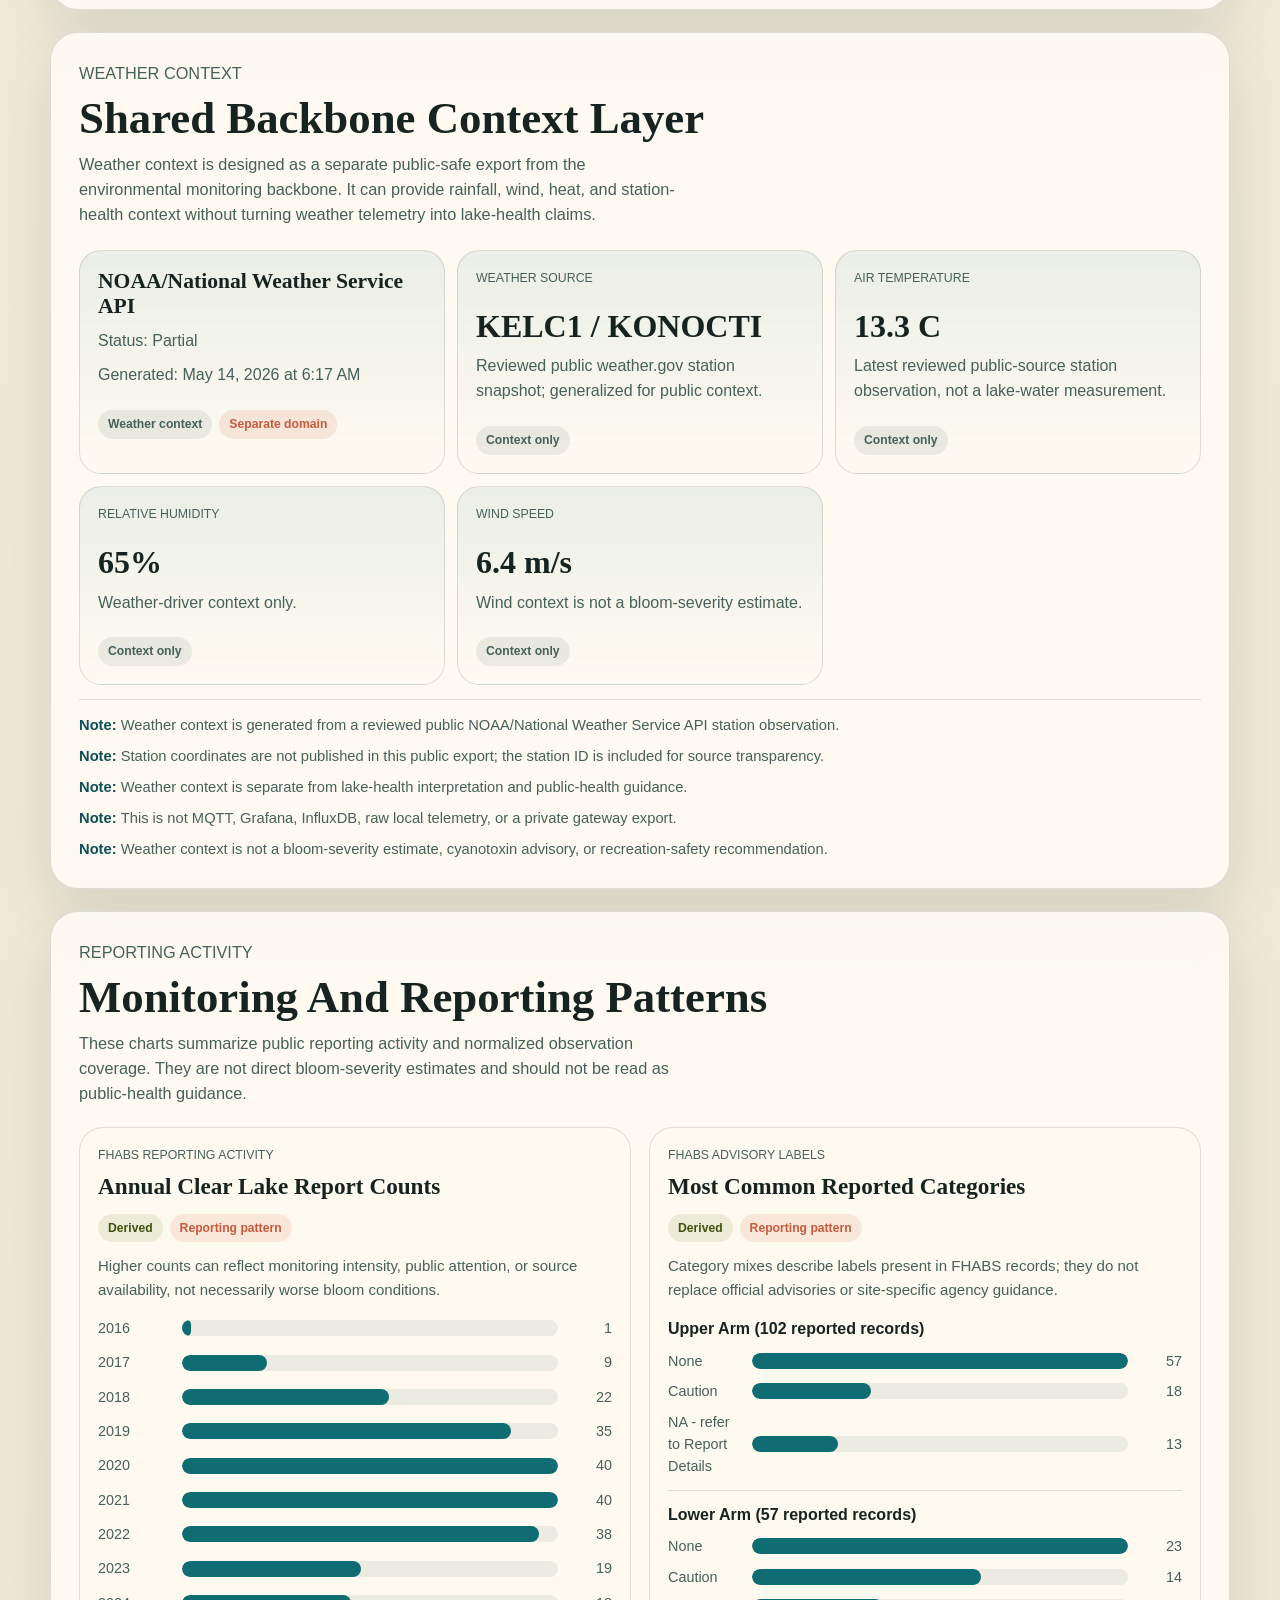
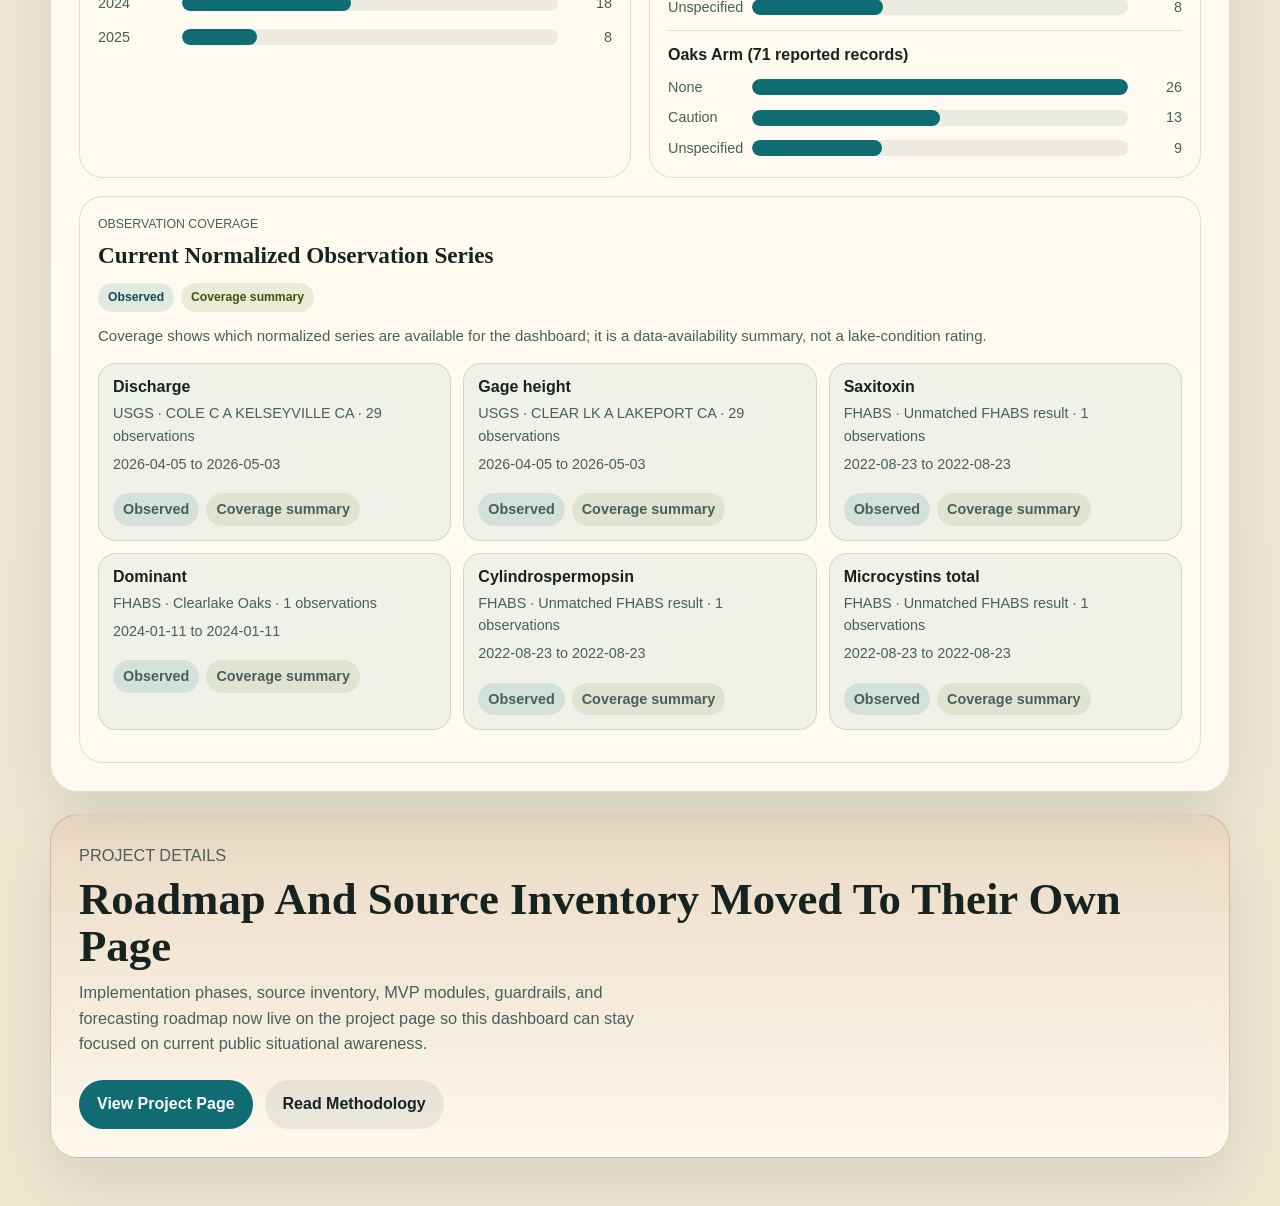
==== commit 1b299b12: "Clarify snapshot, observation, and resource freshness" ====
--- a/index.html
+++ b/index.html
@@ -361,10 +361,11 @@
               <p class="eyebrow">Source Status</p>
               <h3>Latest Refresh Manifest</h3>
               <p>
-                Source rows, observation dates, and generated output counts come
-                from the public snapshot manifest.
-              </p>
-            </div>
+                Source rows, observation dates, source-resource dates, and
+                generated output counts come from the public snapshot manifest.
+              </p>
+            </div>
+            <div class="source-freshness-legend" id="source-freshness-legend"></div>
             <div class="source-status-grid" id="source-status-grid"></div>
             <div class="source-output-panel">
               <div>
--- a/styles.css
+++ b/styles.css
@@ -1363,6 +1363,26 @@
   gap: 12px;
 }
 
+.source-freshness-legend {
+  display: grid;
+  grid-template-columns: repeat(3, minmax(0, 1fr));
+  gap: 12px;
+}
+
+.source-freshness-item {
+  display: grid;
+  align-content: start;
+  gap: 8px;
+  border: 1px solid var(--line);
+  border-radius: 18px;
+  padding: 14px;
+  background: rgba(221, 182, 111, 0.12);
+}
+
+.source-freshness-item h4 {
+  margin: 0;
+  font-size: 0.98rem;
+}
 .source-output-panel {
   display: grid;
   gap: 12px;
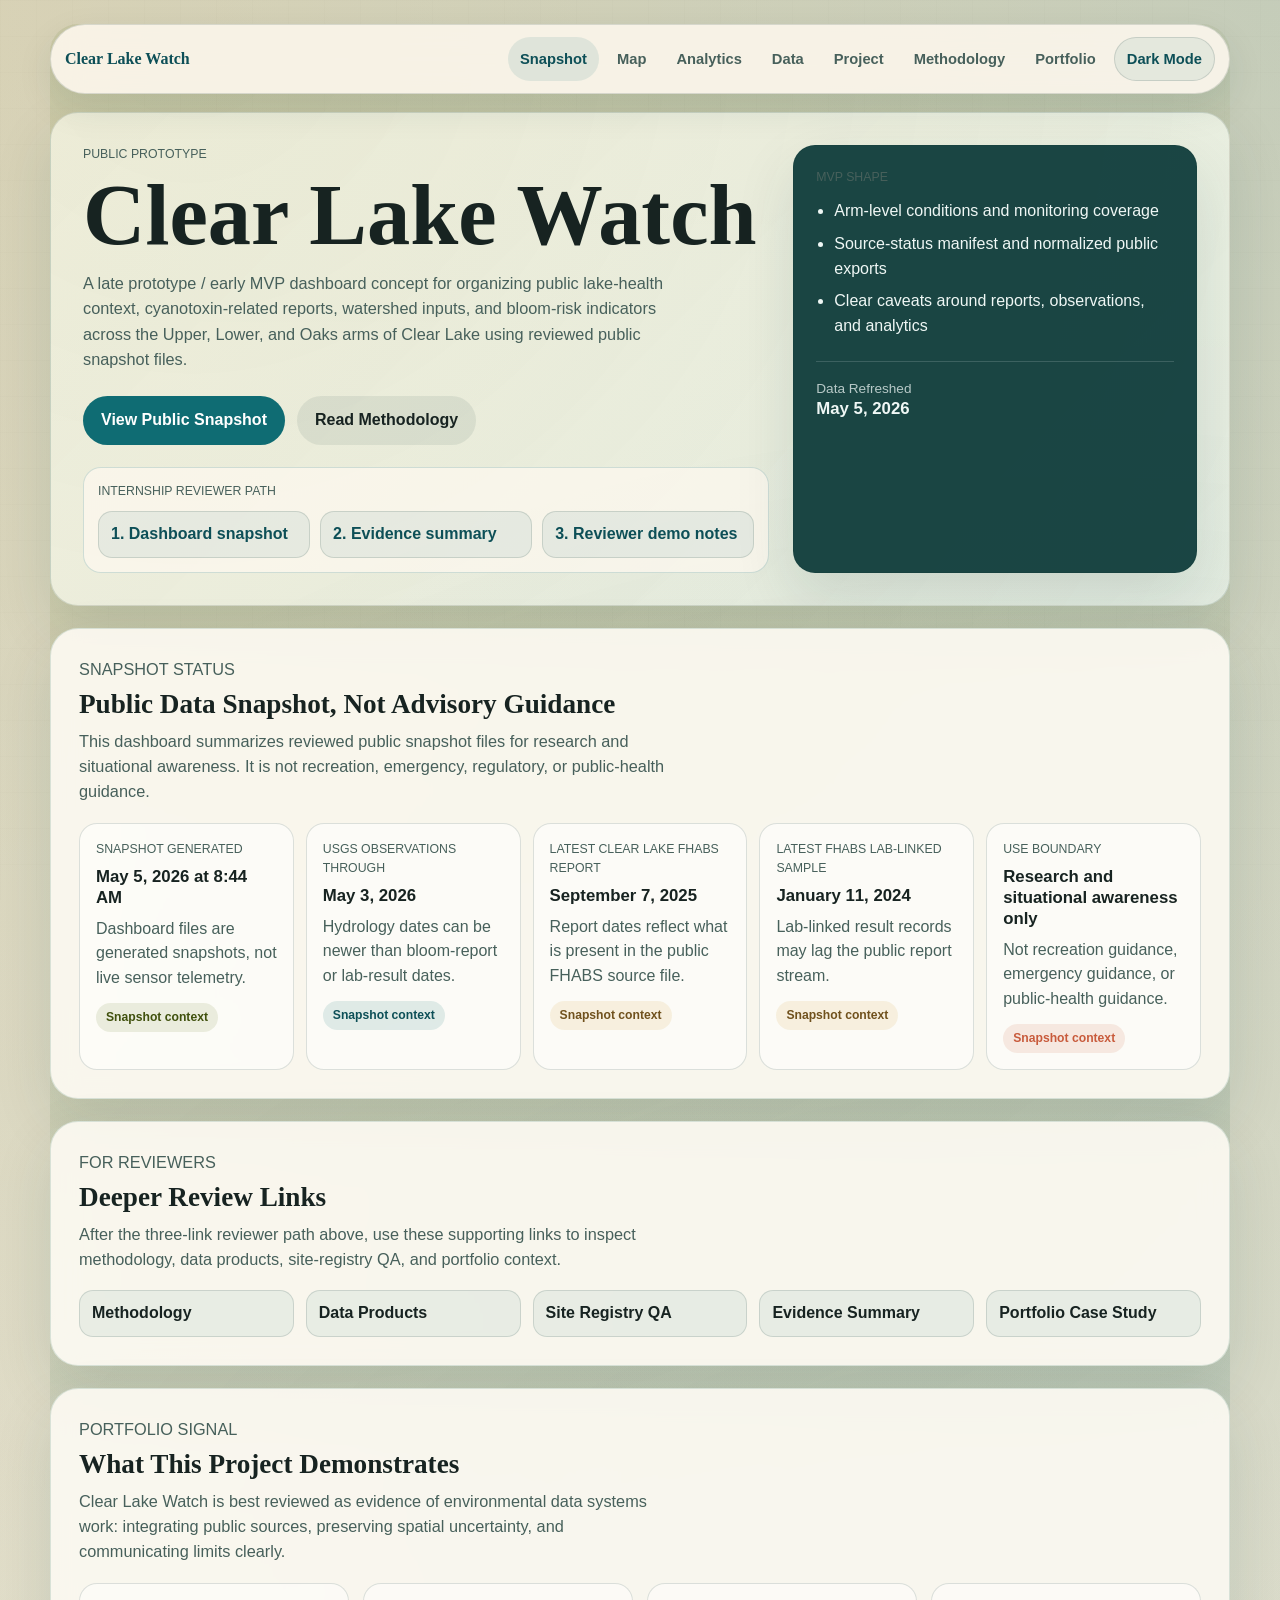
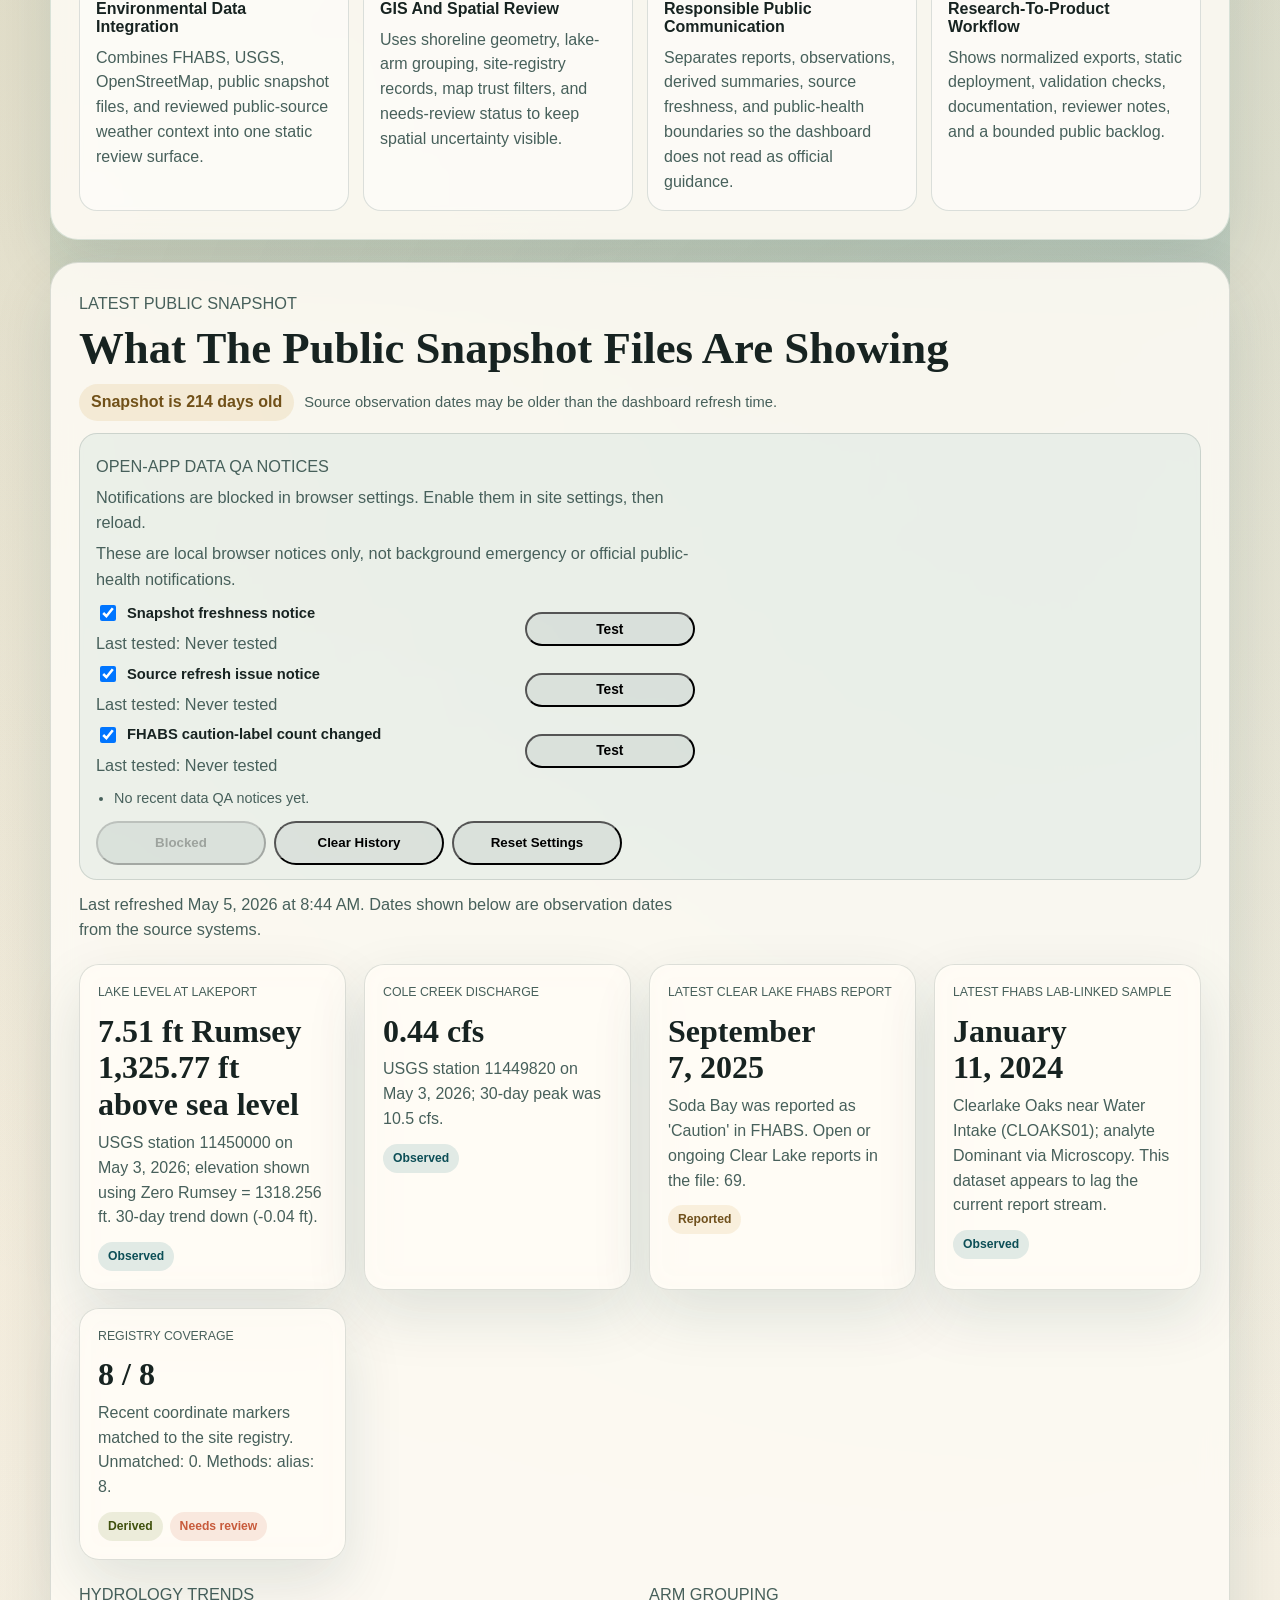
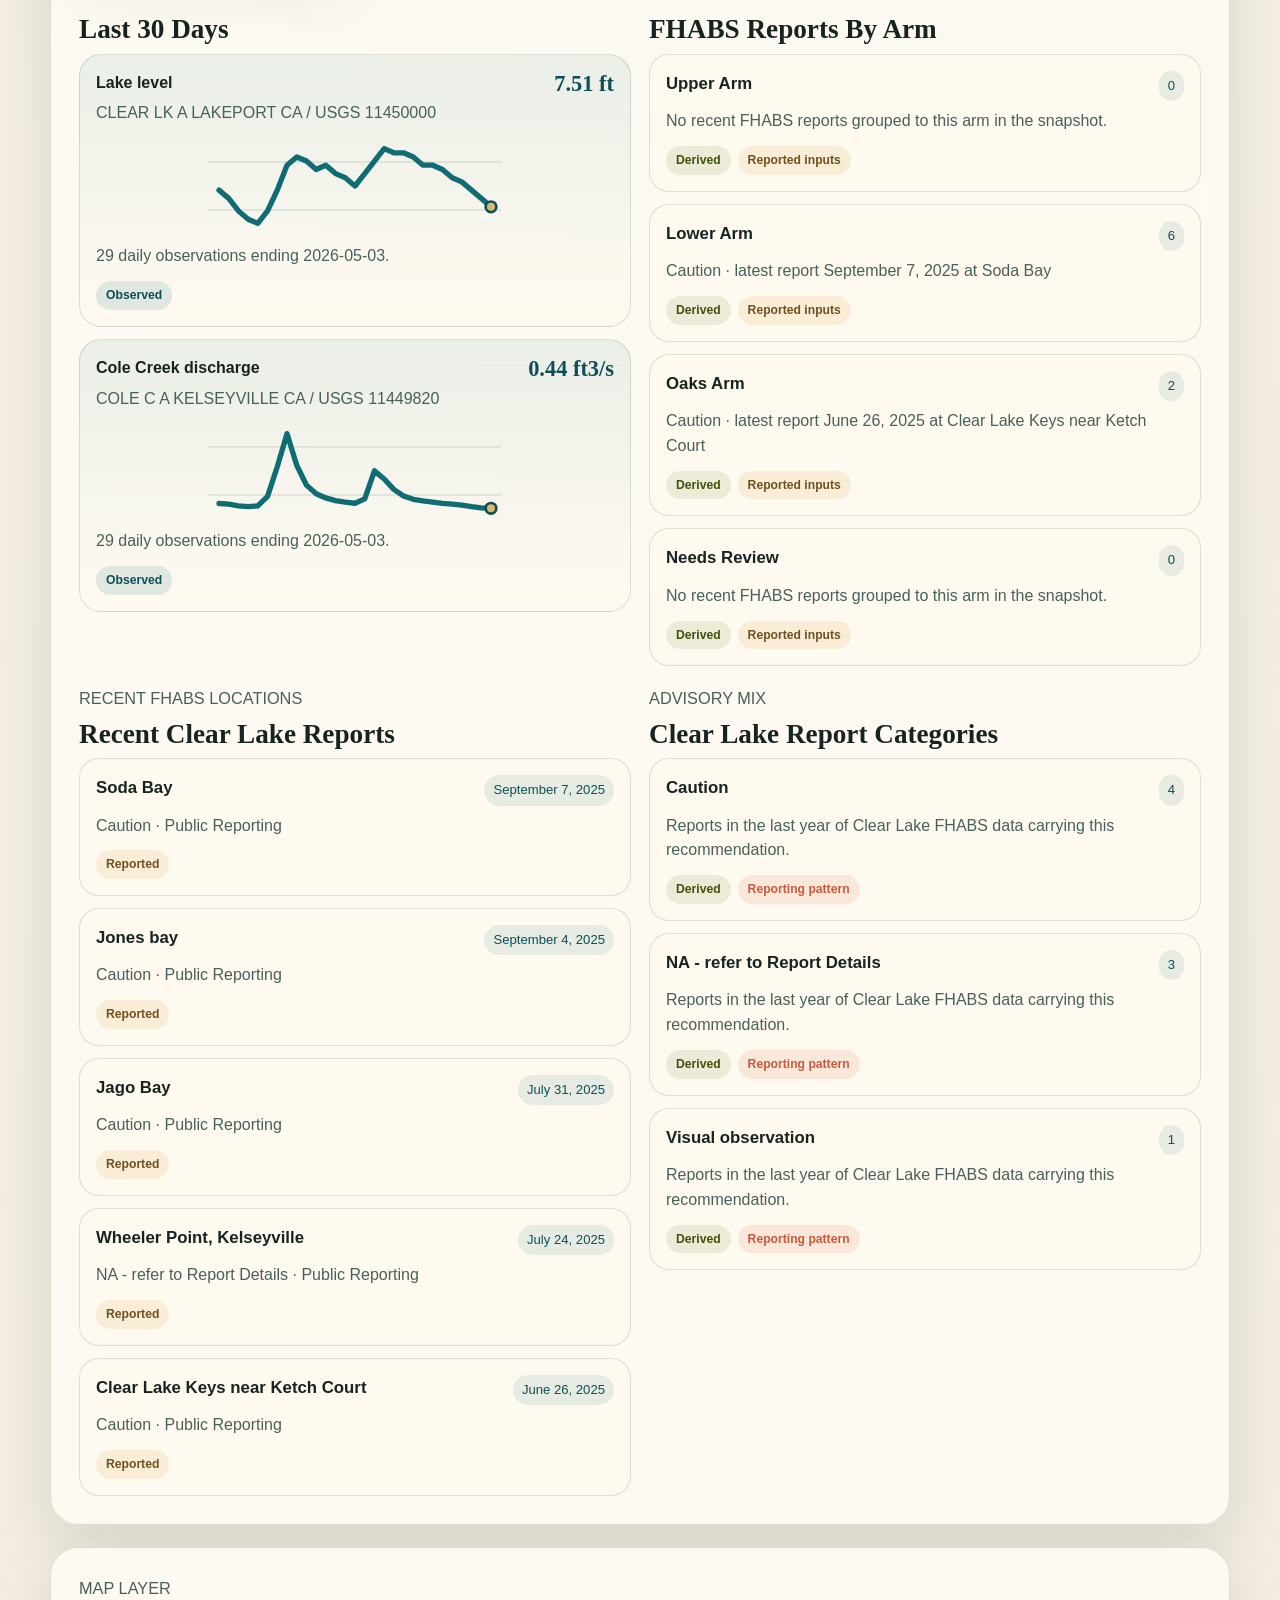
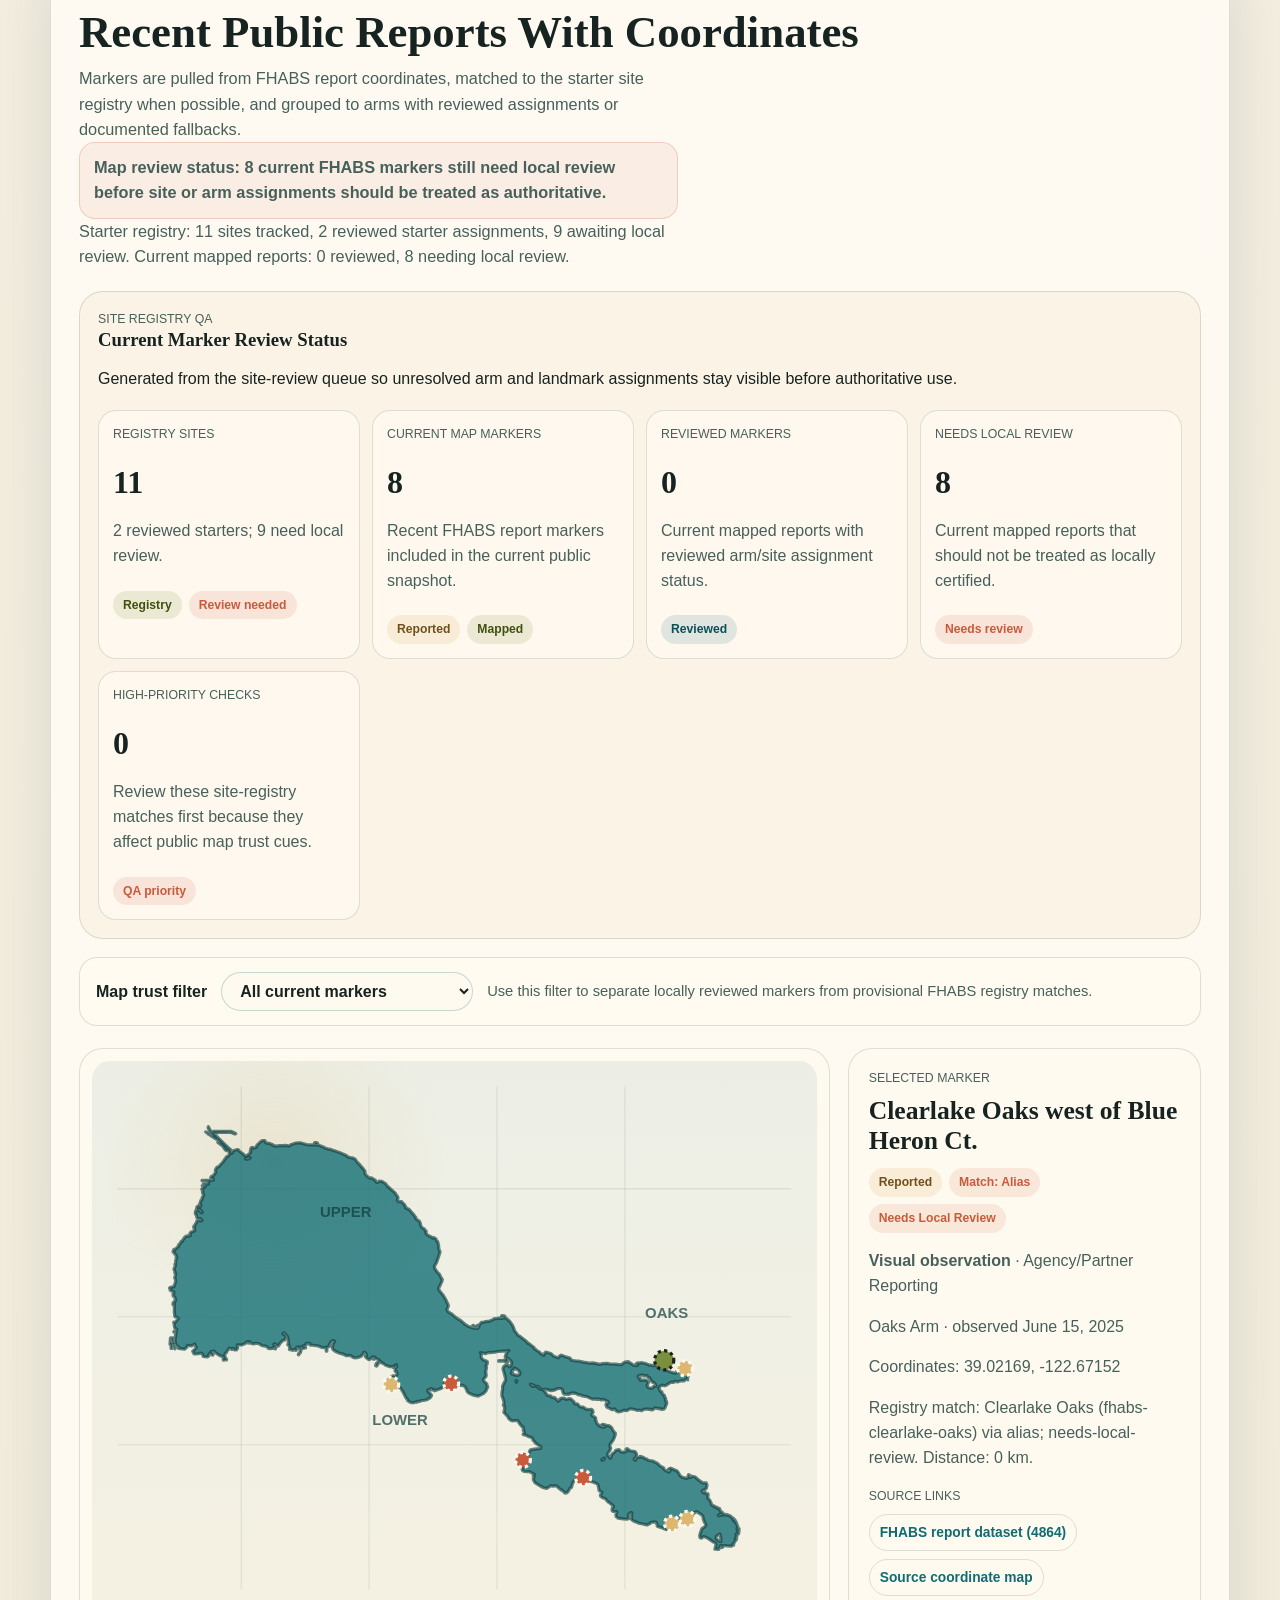
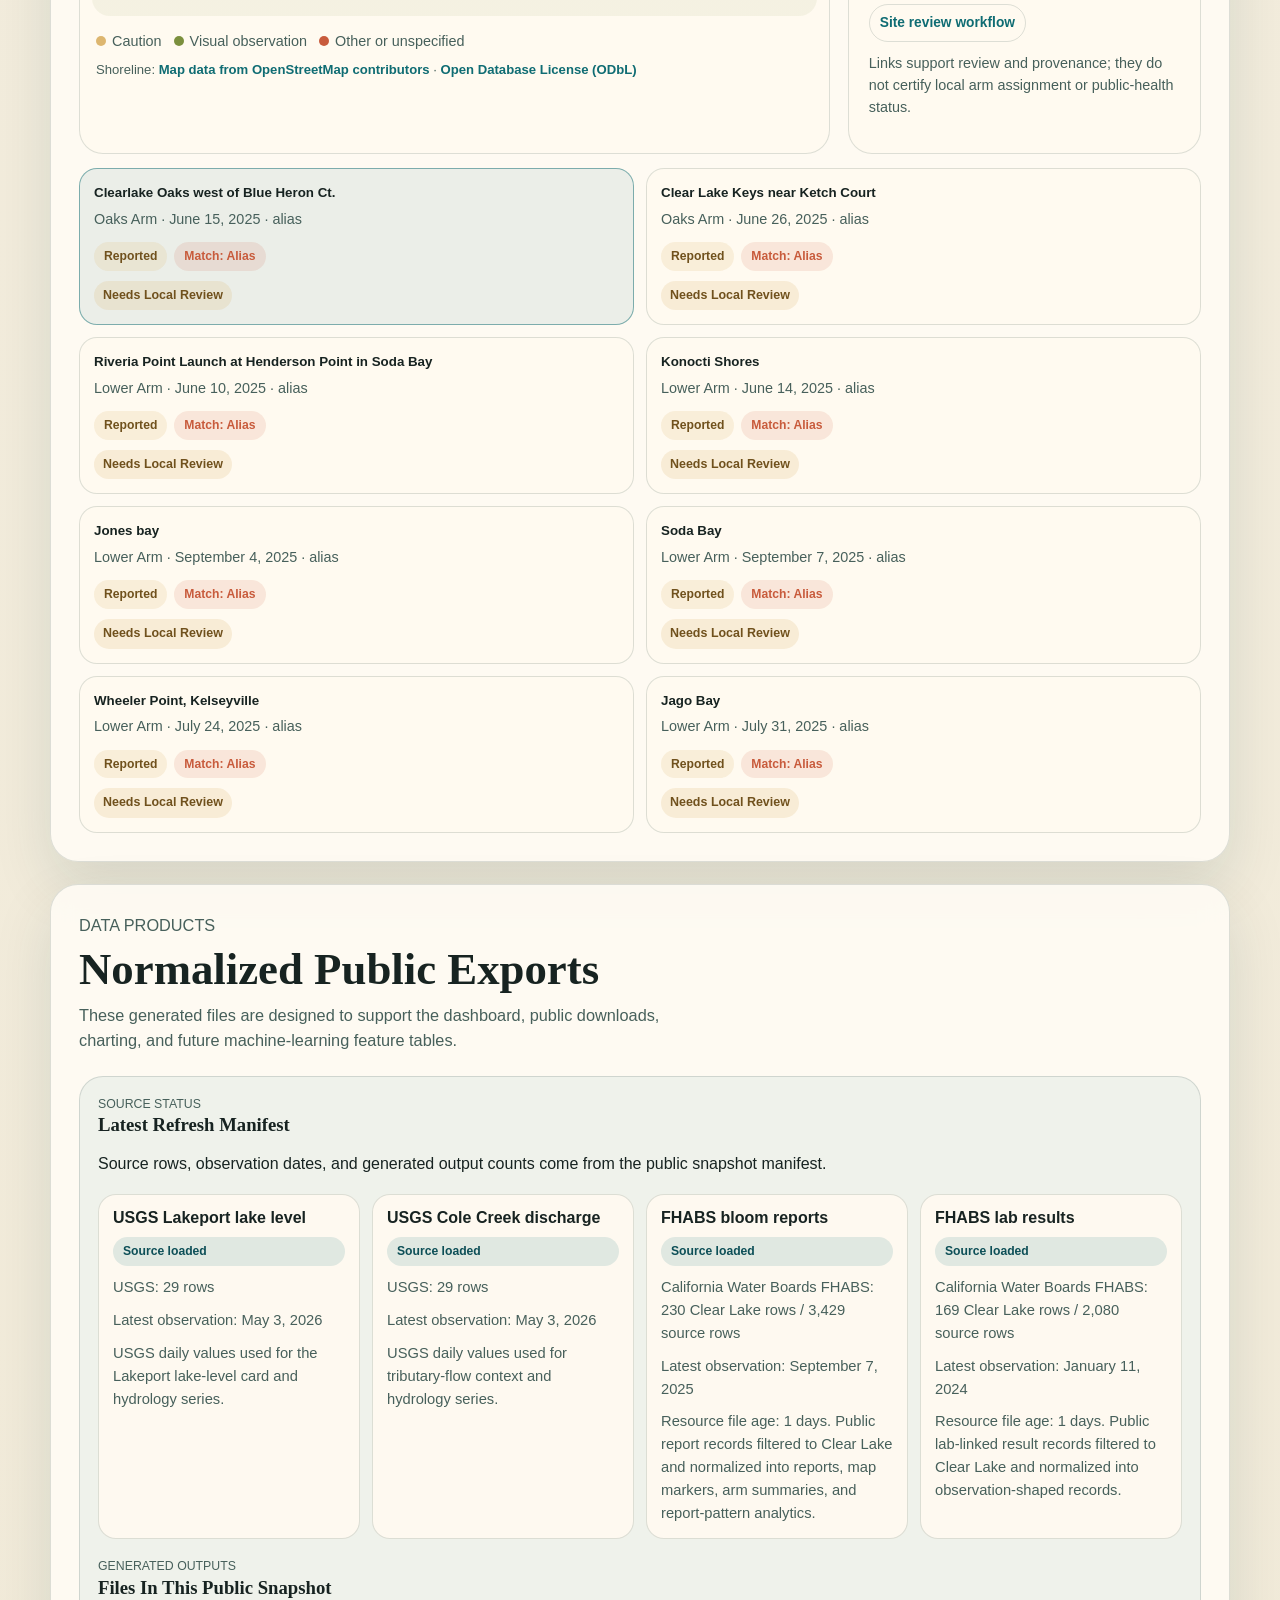
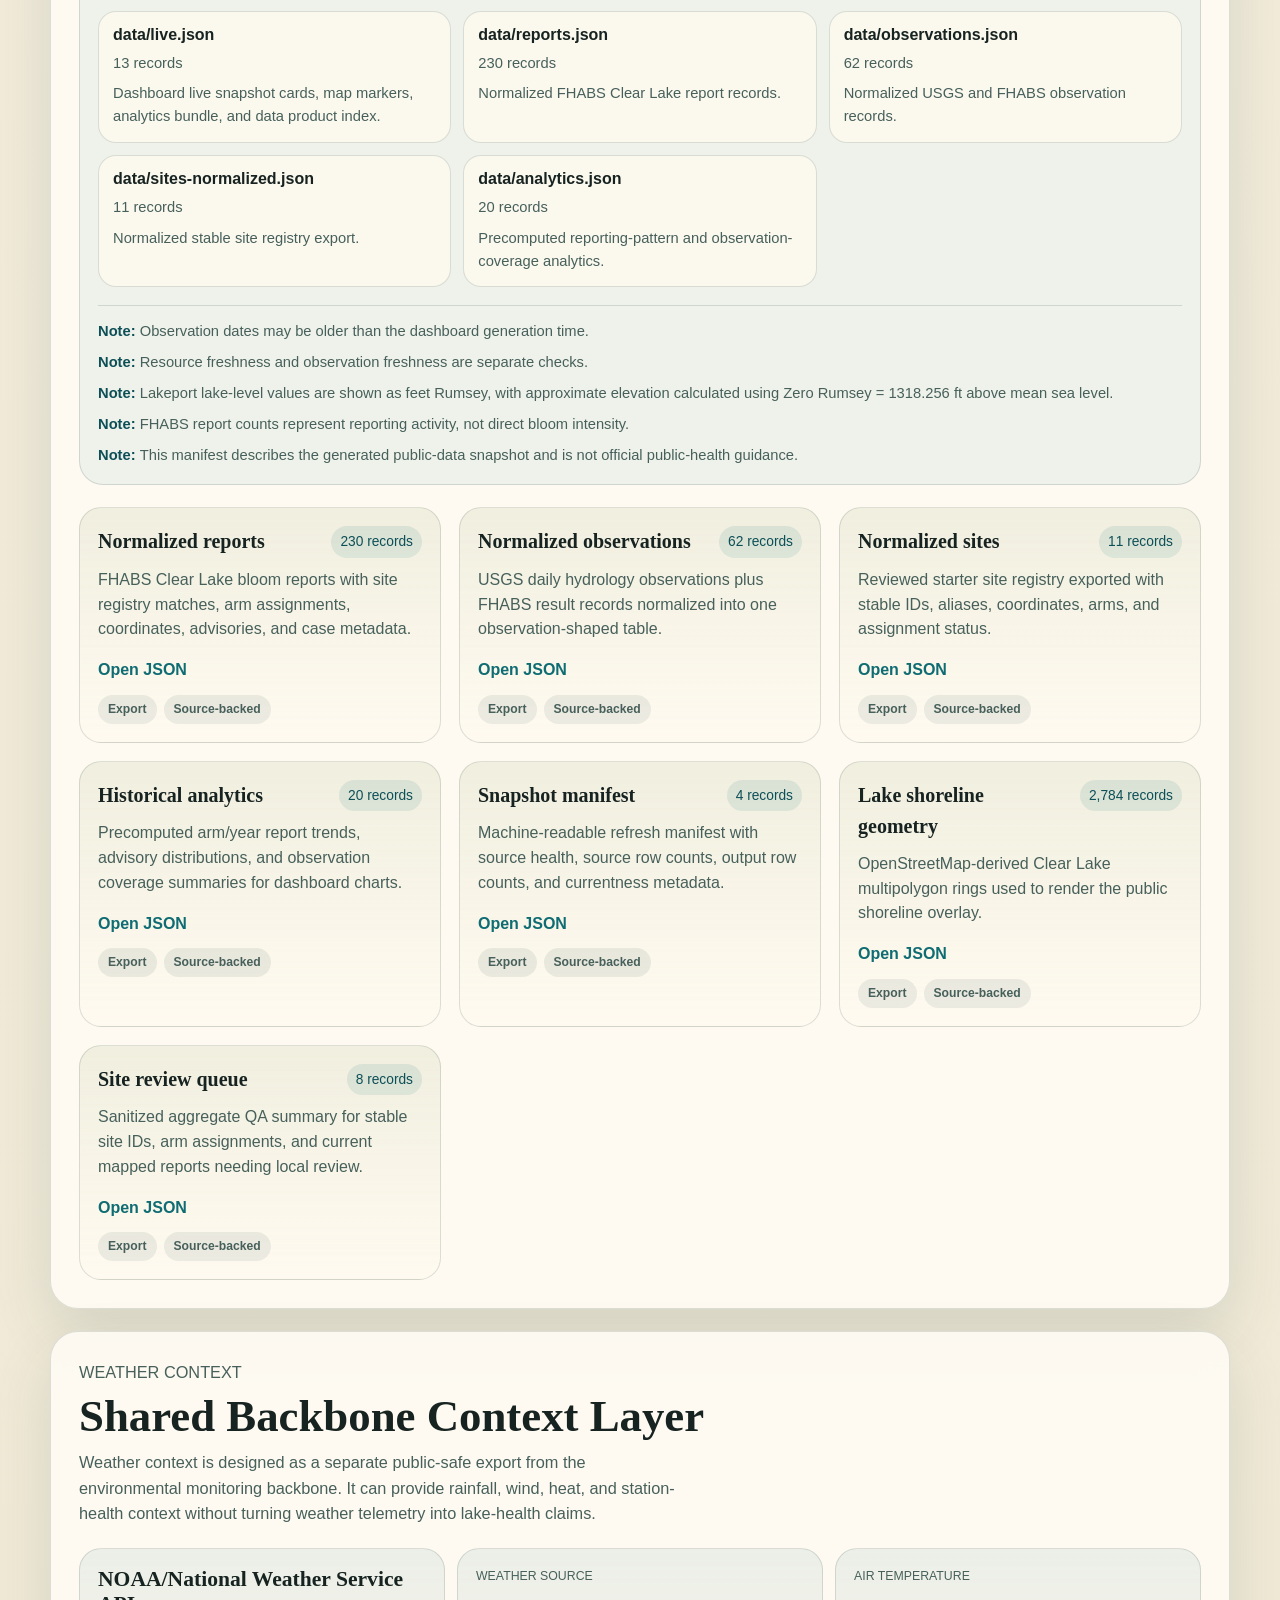
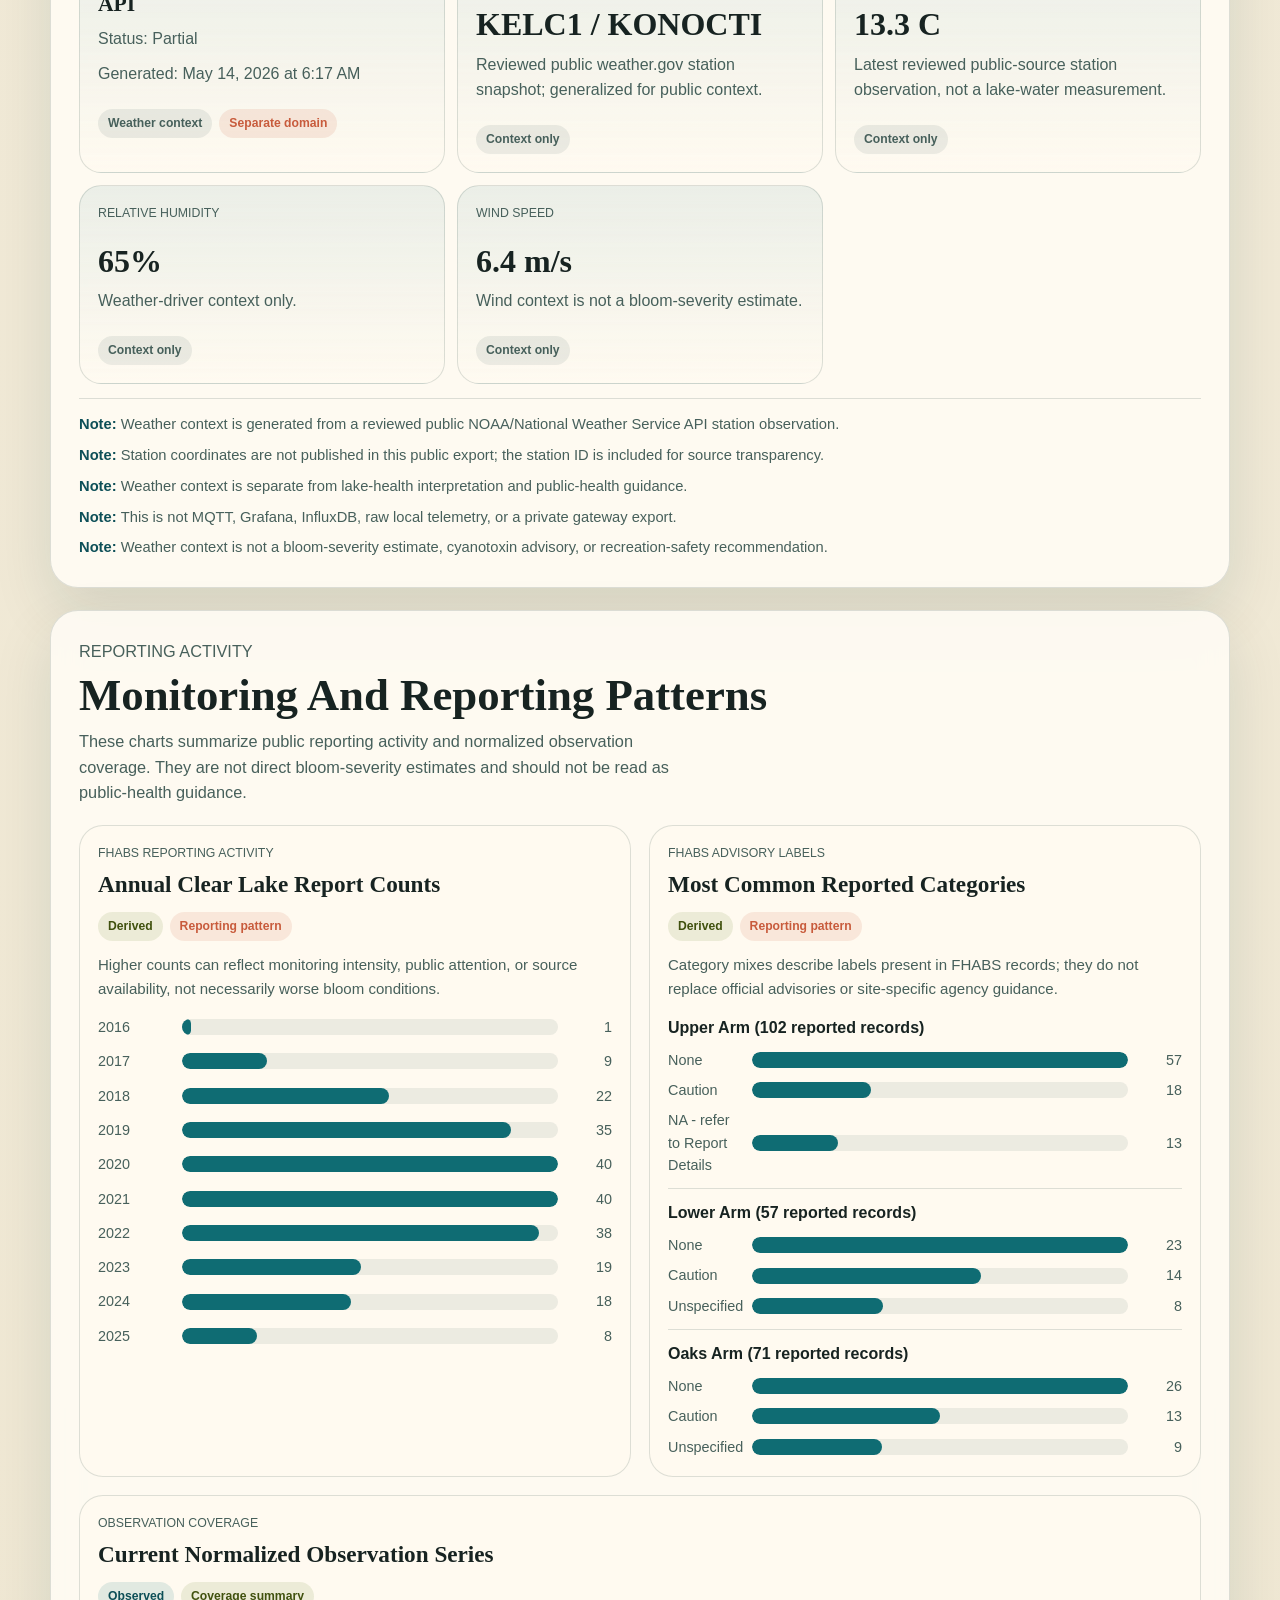
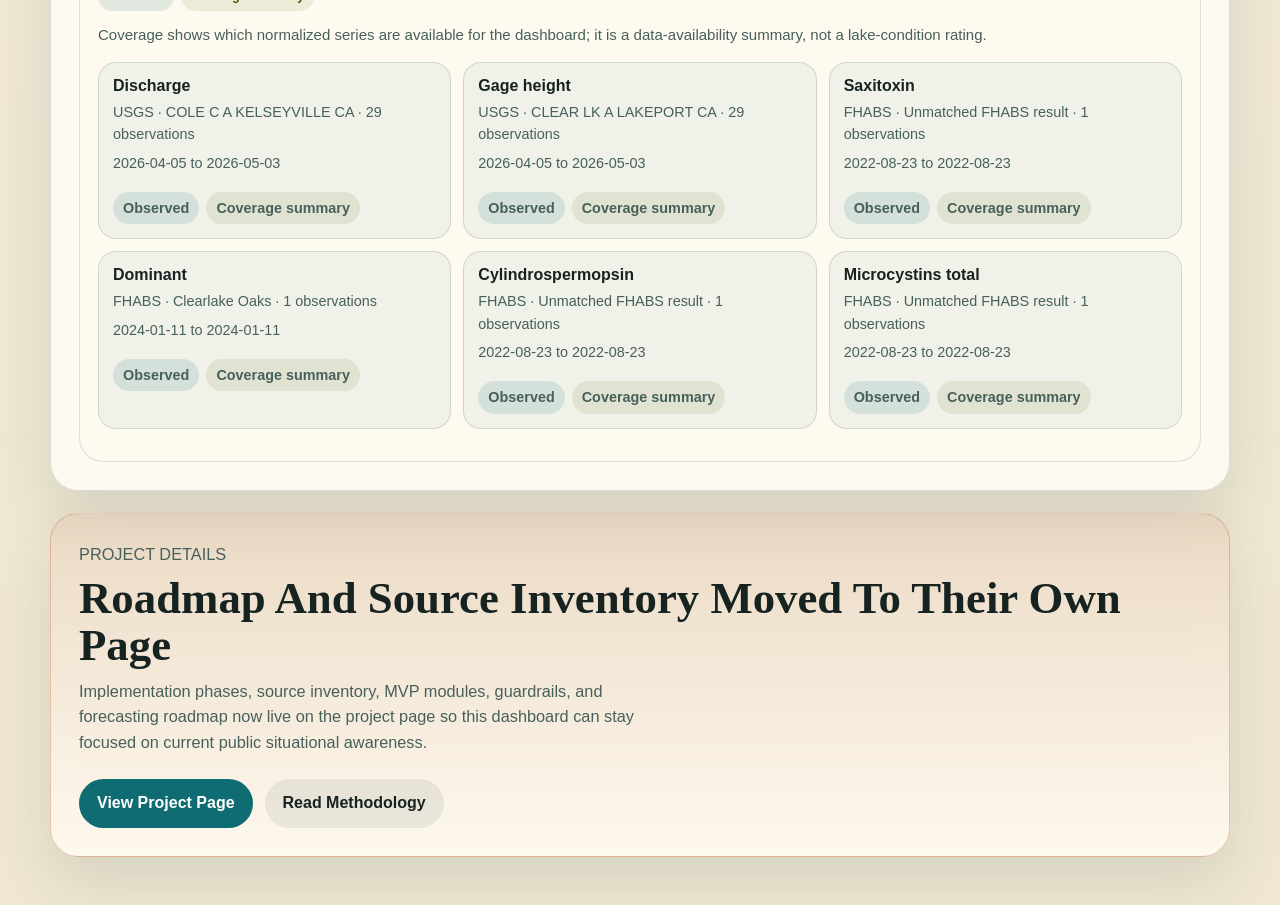
==== commit ce2fe2fa: "Merge branch 'main' into agent-onboarding-validation-10286980925319682995" ====
--- a/index.html
+++ b/index.html
@@ -361,11 +361,10 @@
               <p class="eyebrow">Source Status</p>
               <h3>Latest Refresh Manifest</h3>
               <p>
-                Source rows, observation dates, source-resource dates, and
-                generated output counts come from the public snapshot manifest.
-              </p>
-            </div>
-            <div class="source-freshness-legend" id="source-freshness-legend"></div>
+                Source rows, observation dates, and generated output counts come
+                from the public snapshot manifest.
+              </p>
+            </div>
             <div class="source-status-grid" id="source-status-grid"></div>
             <div class="source-output-panel">
               <div>
--- a/styles.css
+++ b/styles.css
@@ -1363,26 +1363,6 @@
   gap: 12px;
 }
 
-.source-freshness-legend {
-  display: grid;
-  grid-template-columns: repeat(3, minmax(0, 1fr));
-  gap: 12px;
-}
-
-.source-freshness-item {
-  display: grid;
-  align-content: start;
-  gap: 8px;
-  border: 1px solid var(--line);
-  border-radius: 18px;
-  padding: 14px;
-  background: rgba(221, 182, 111, 0.12);
-}
-
-.source-freshness-item h4 {
-  margin: 0;
-  font-size: 0.98rem;
-}
 .source-output-panel {
   display: grid;
   gap: 12px;
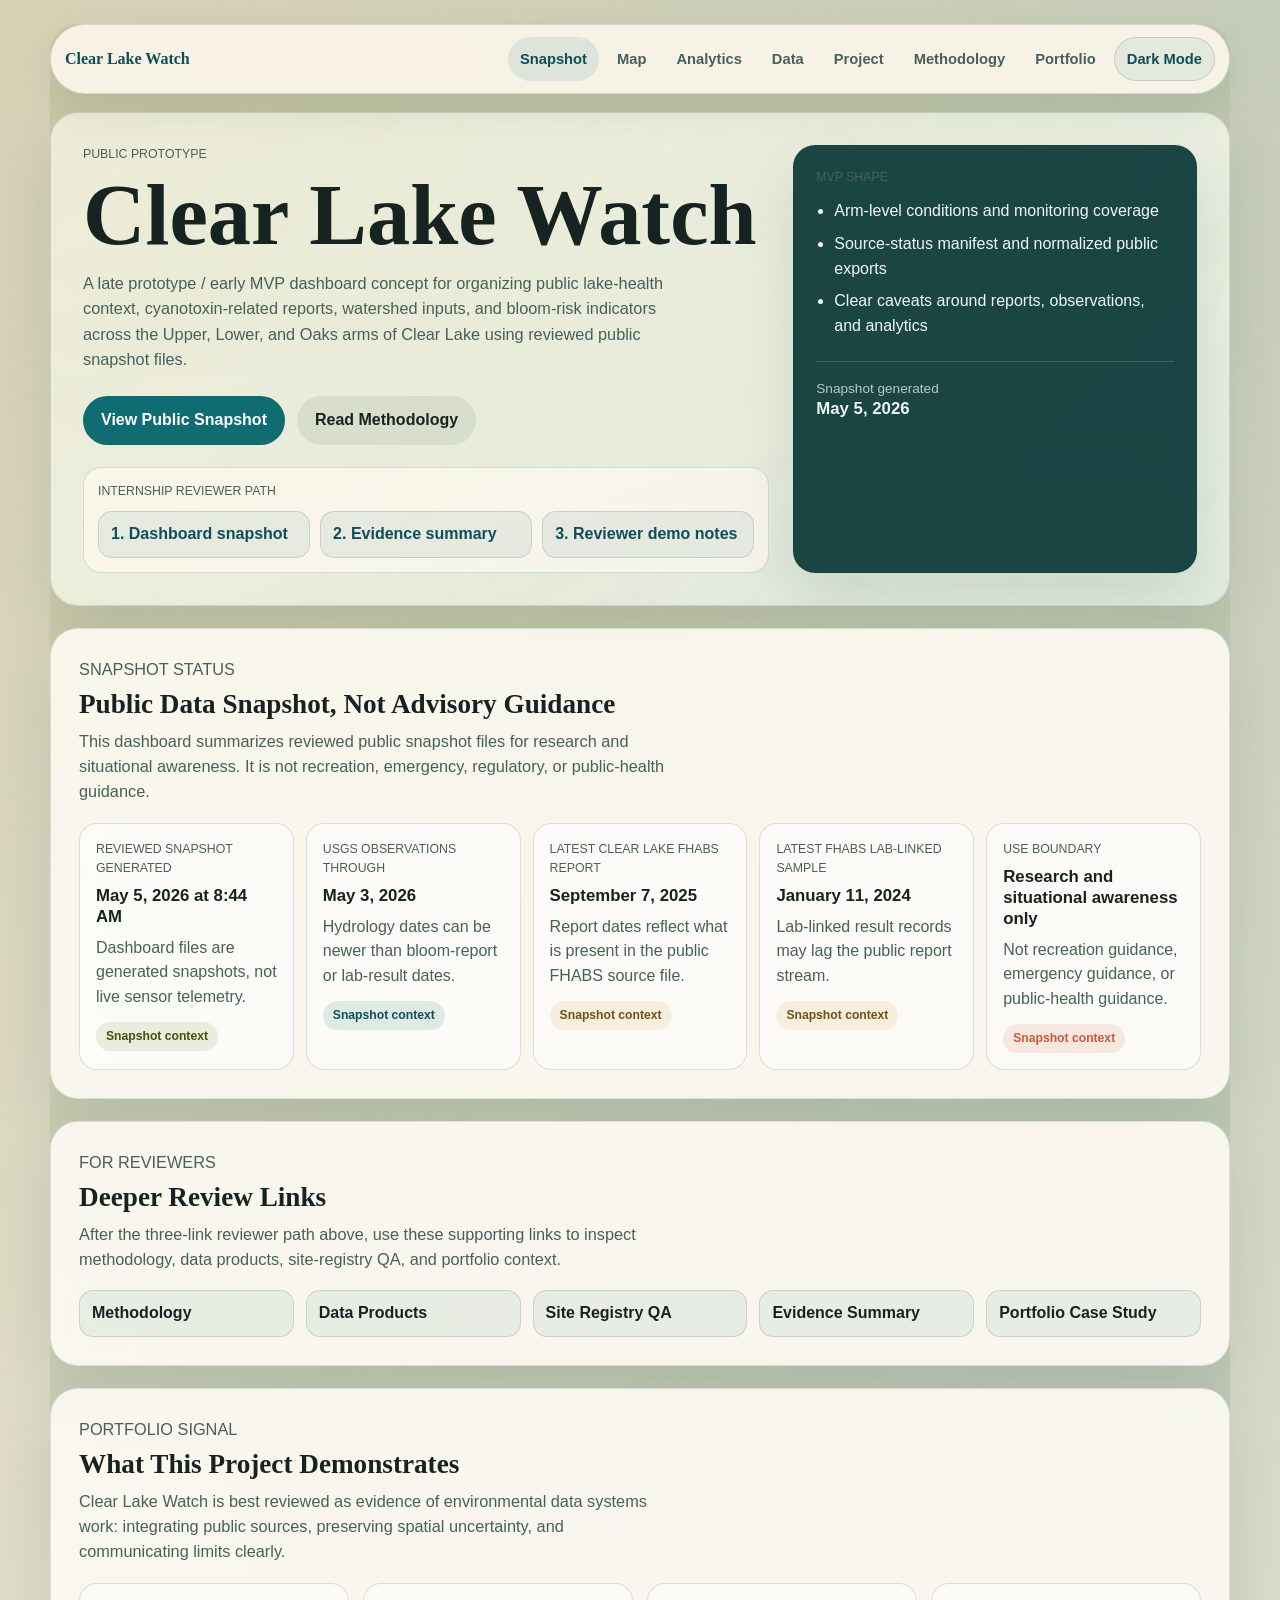
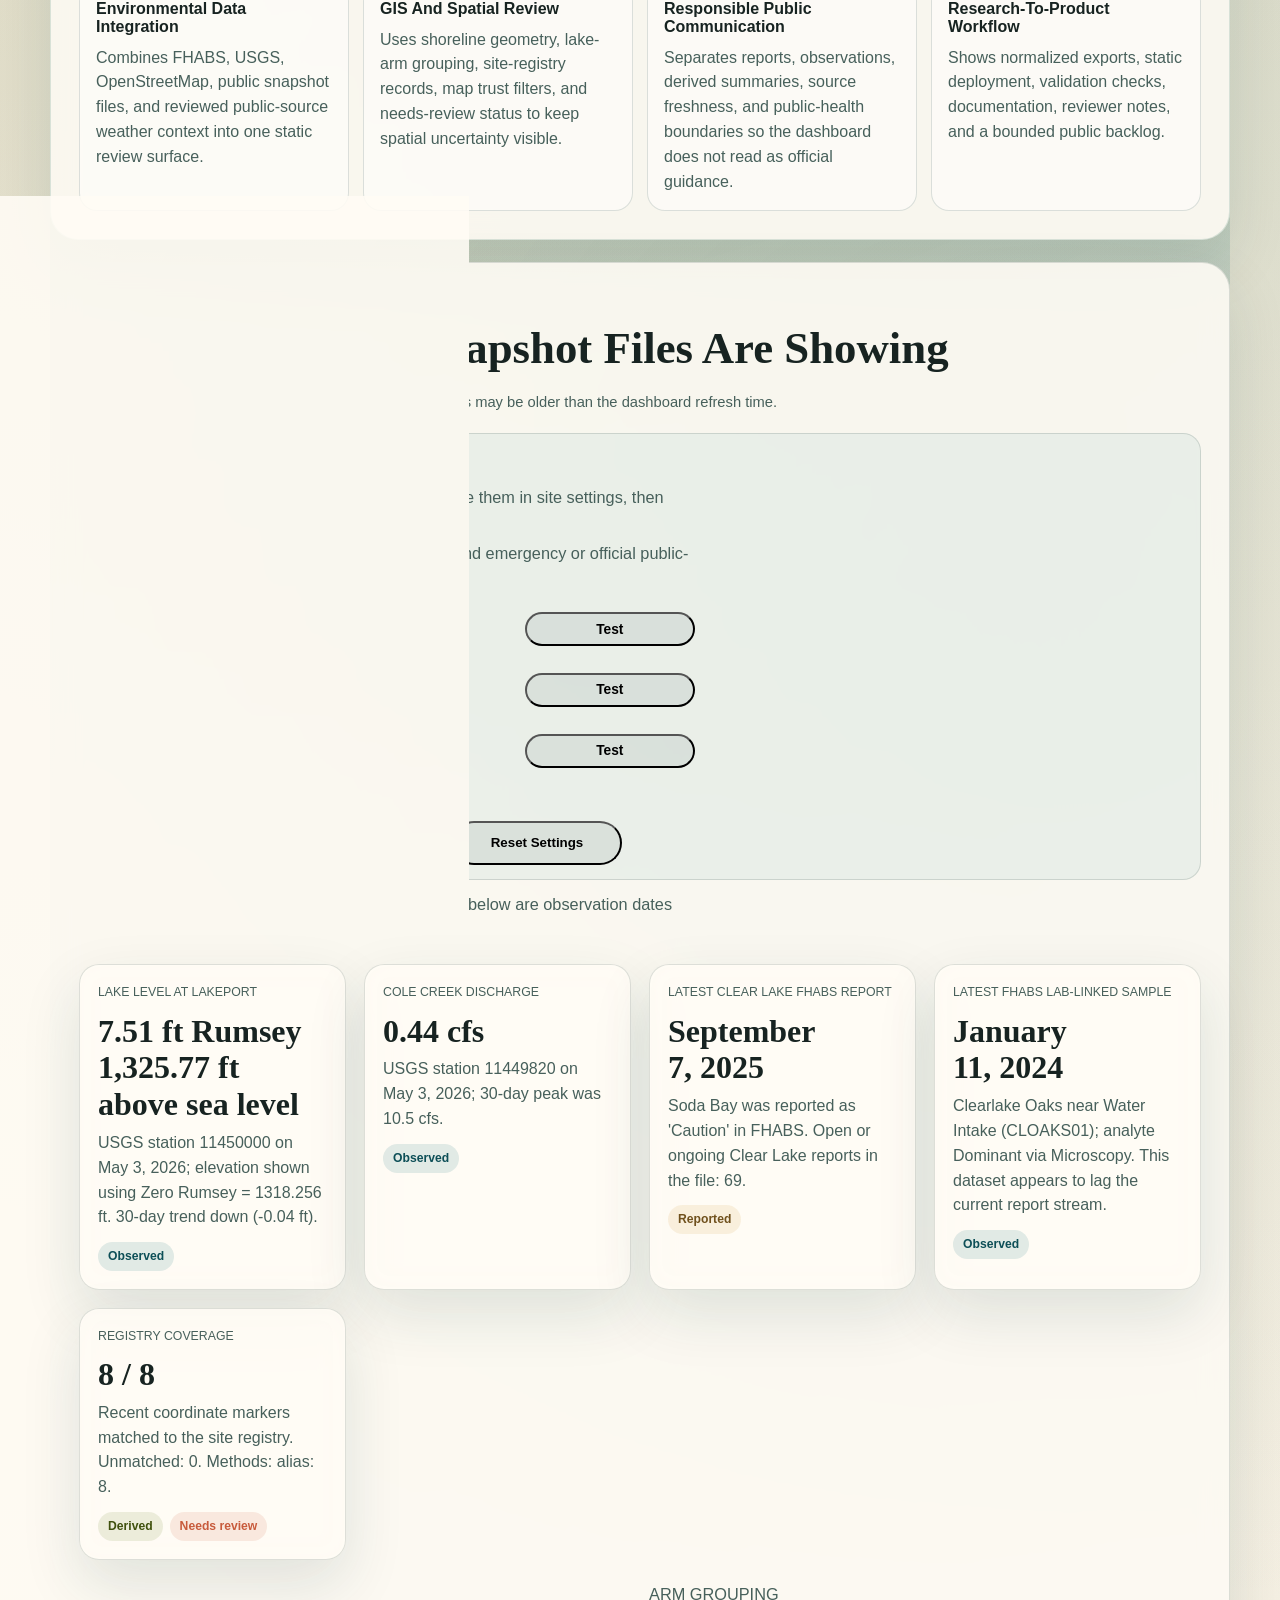
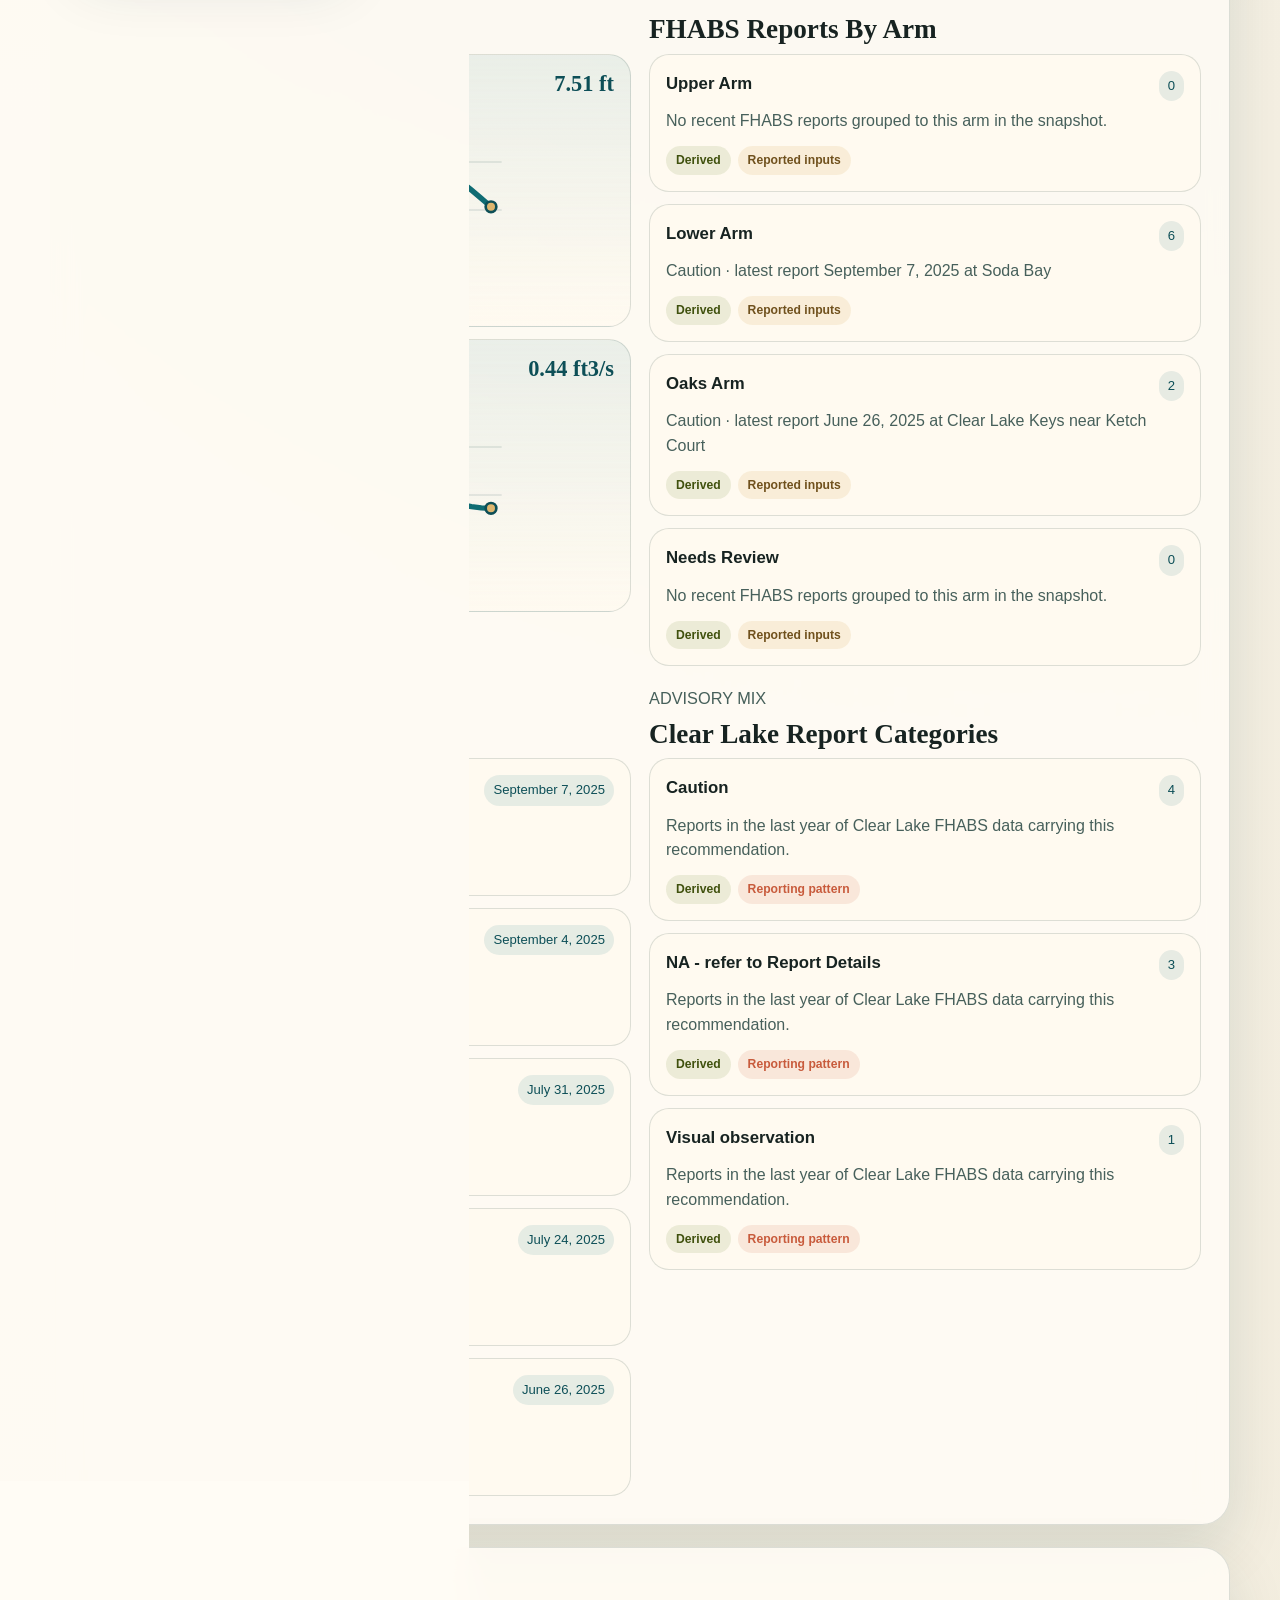
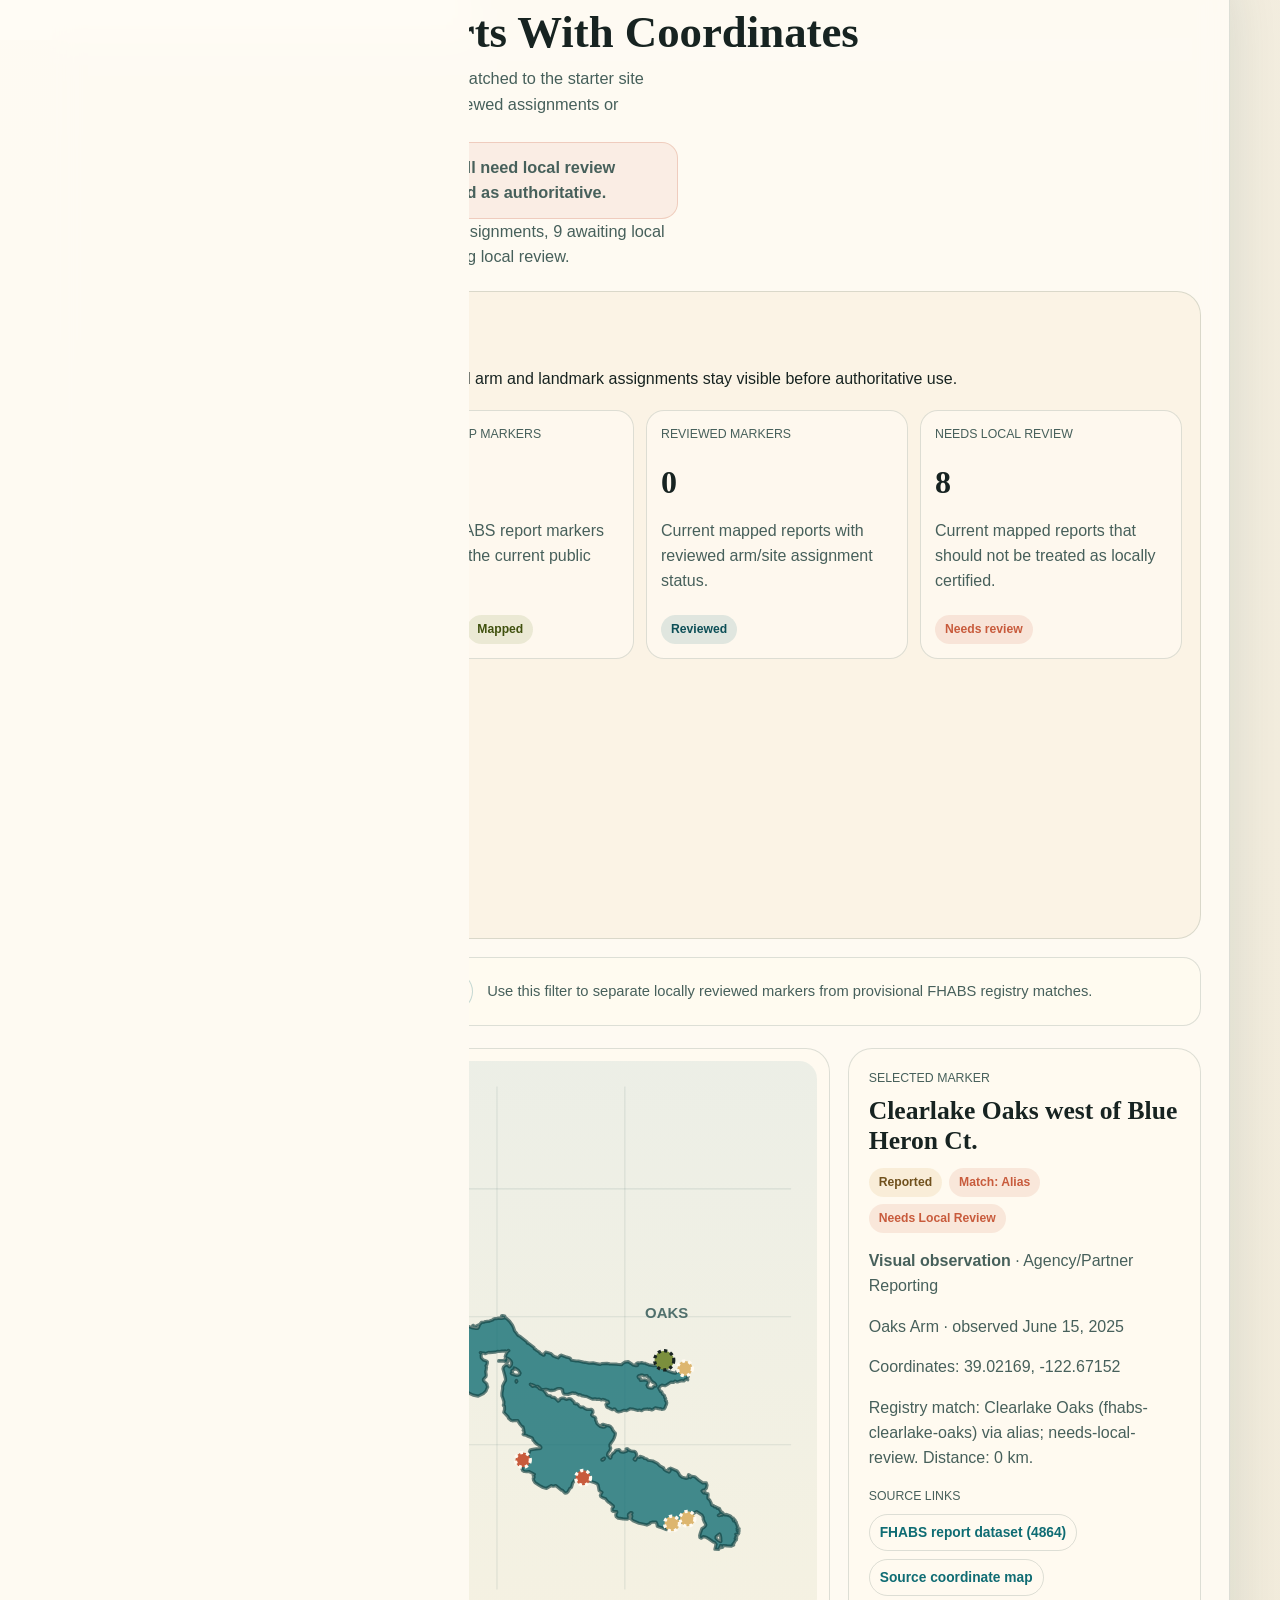
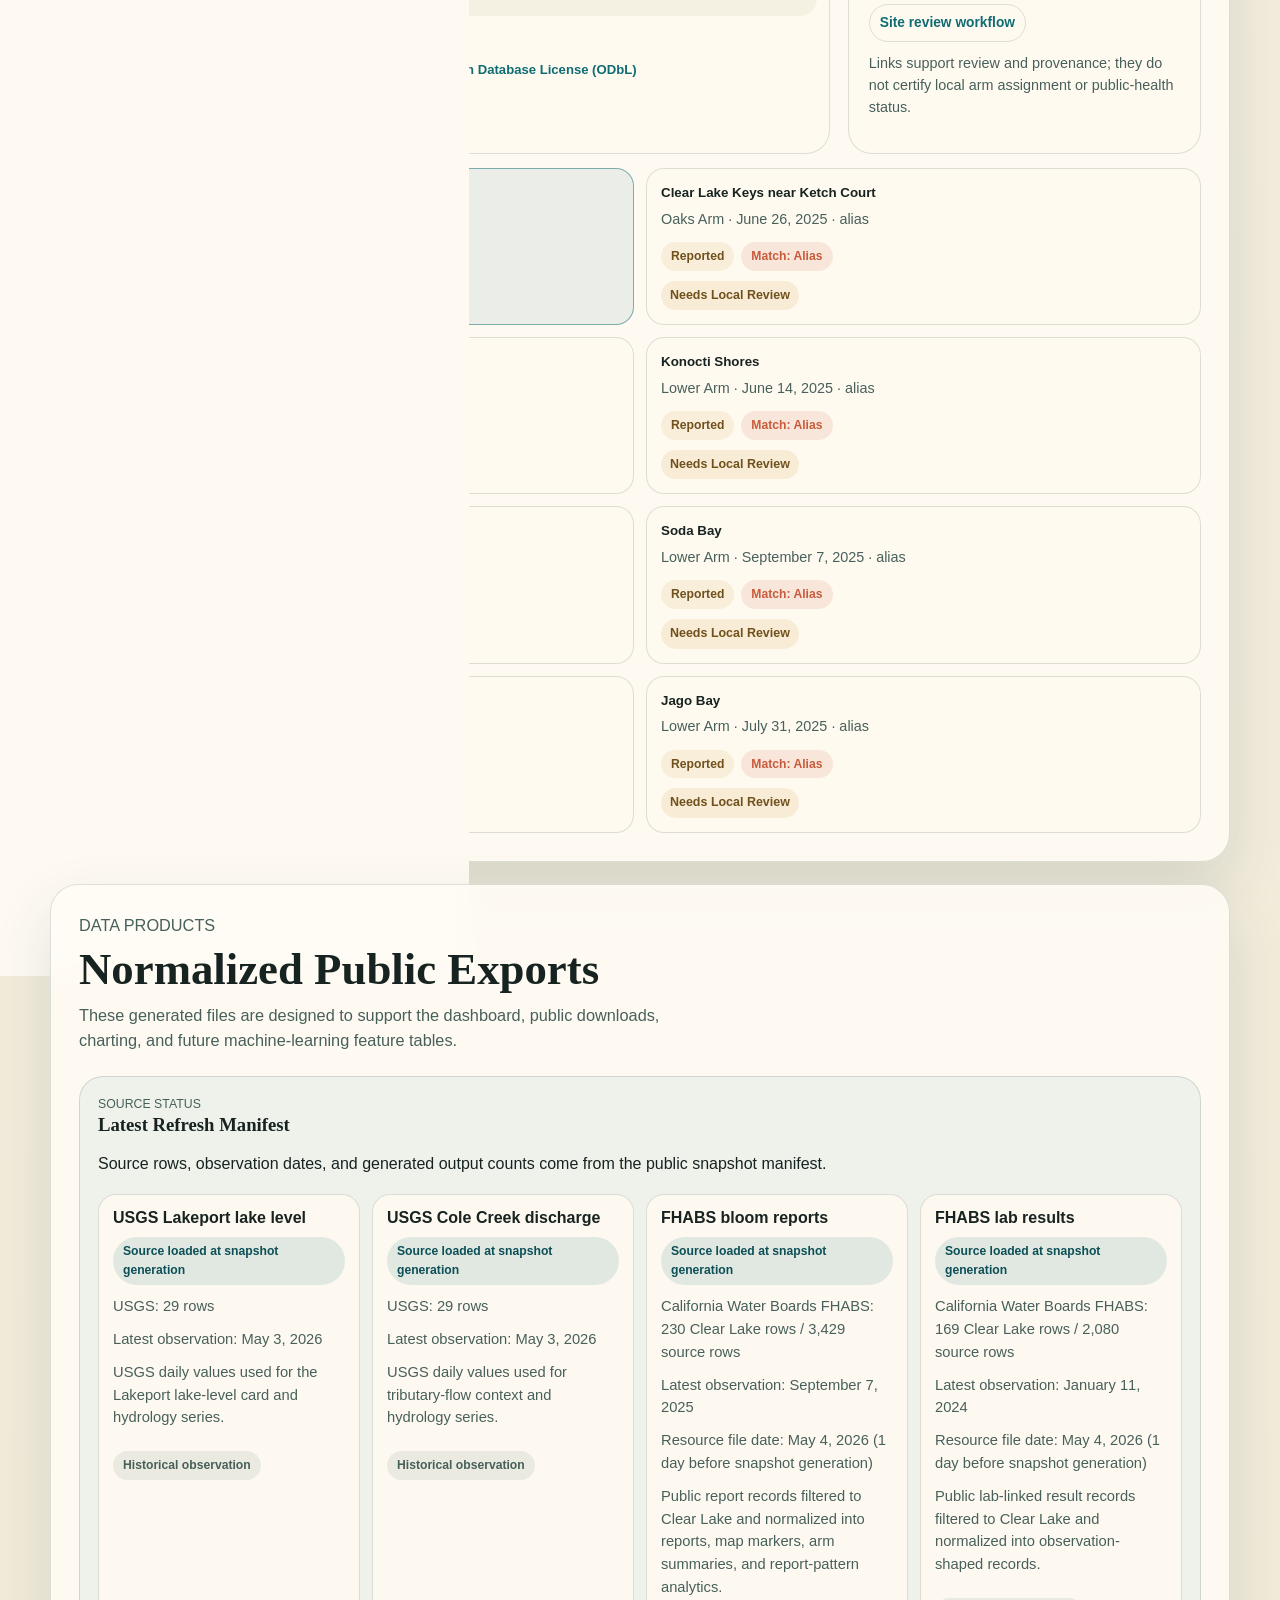
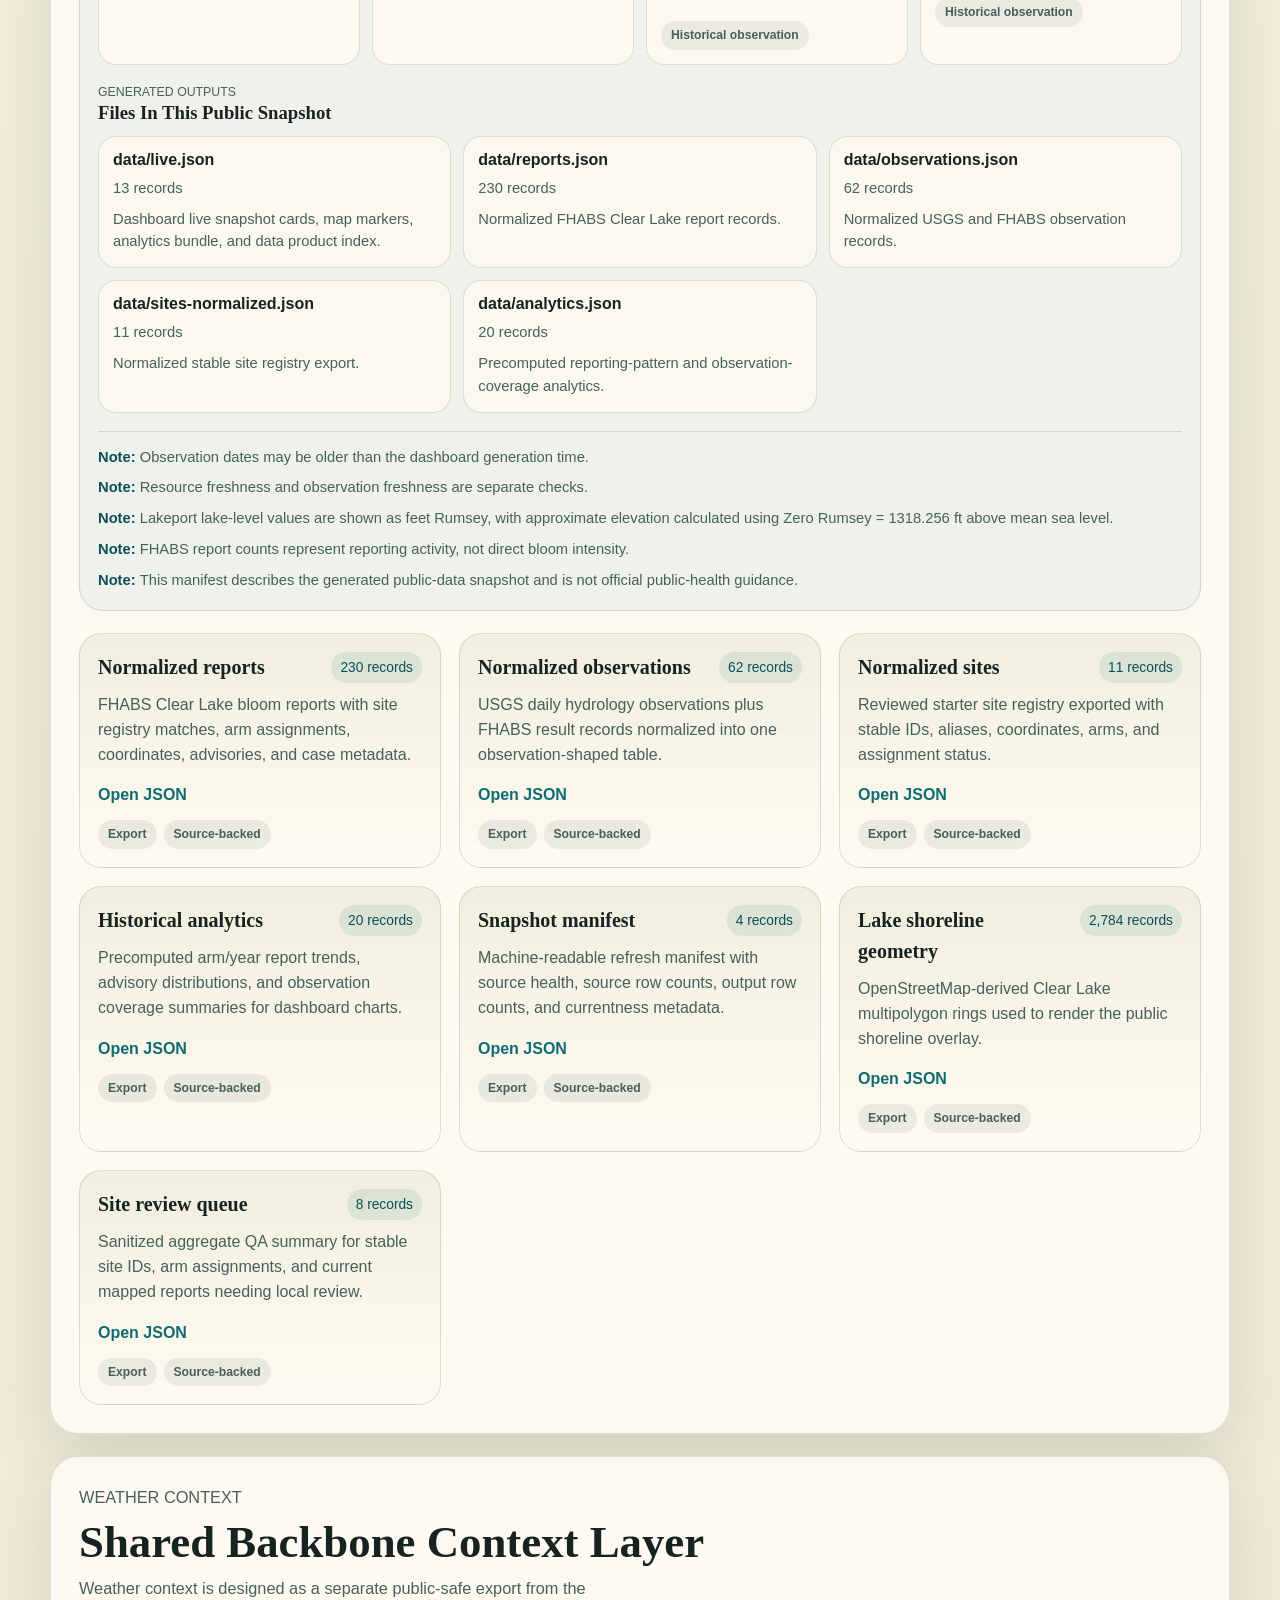
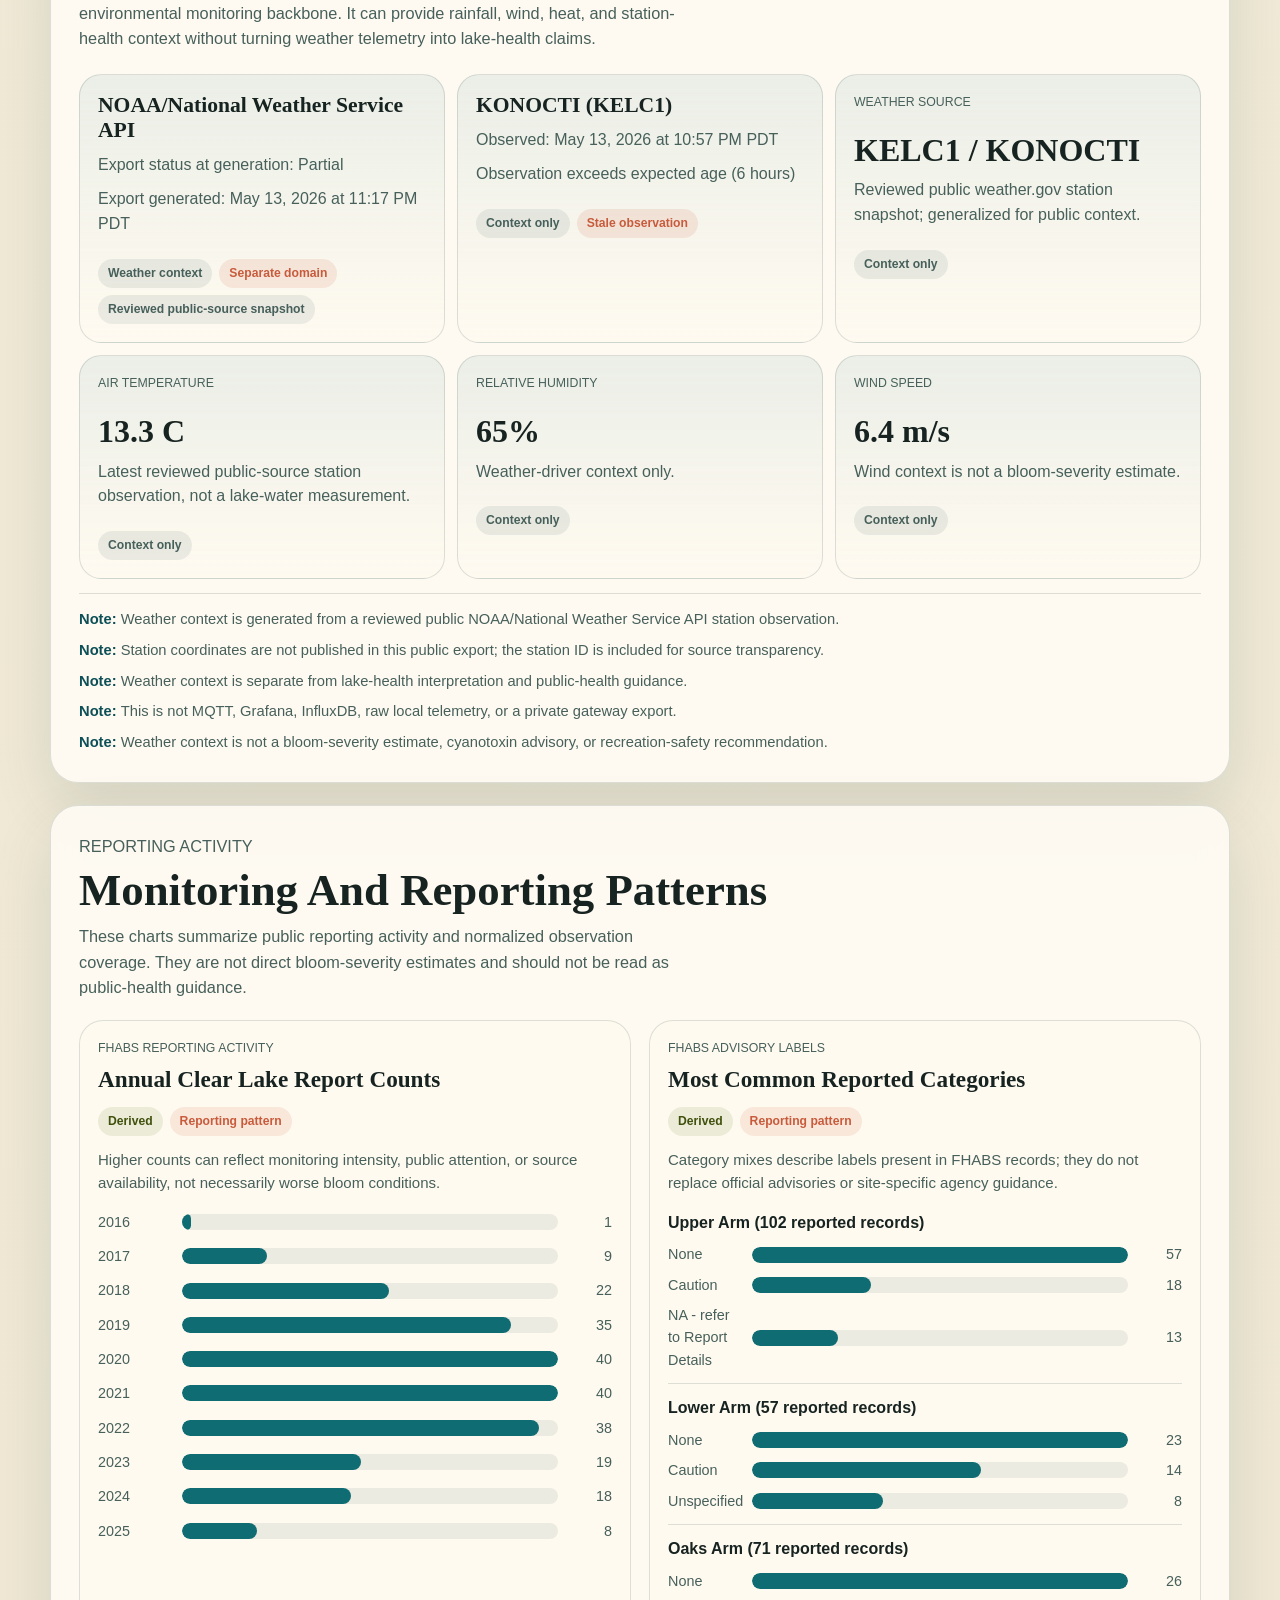
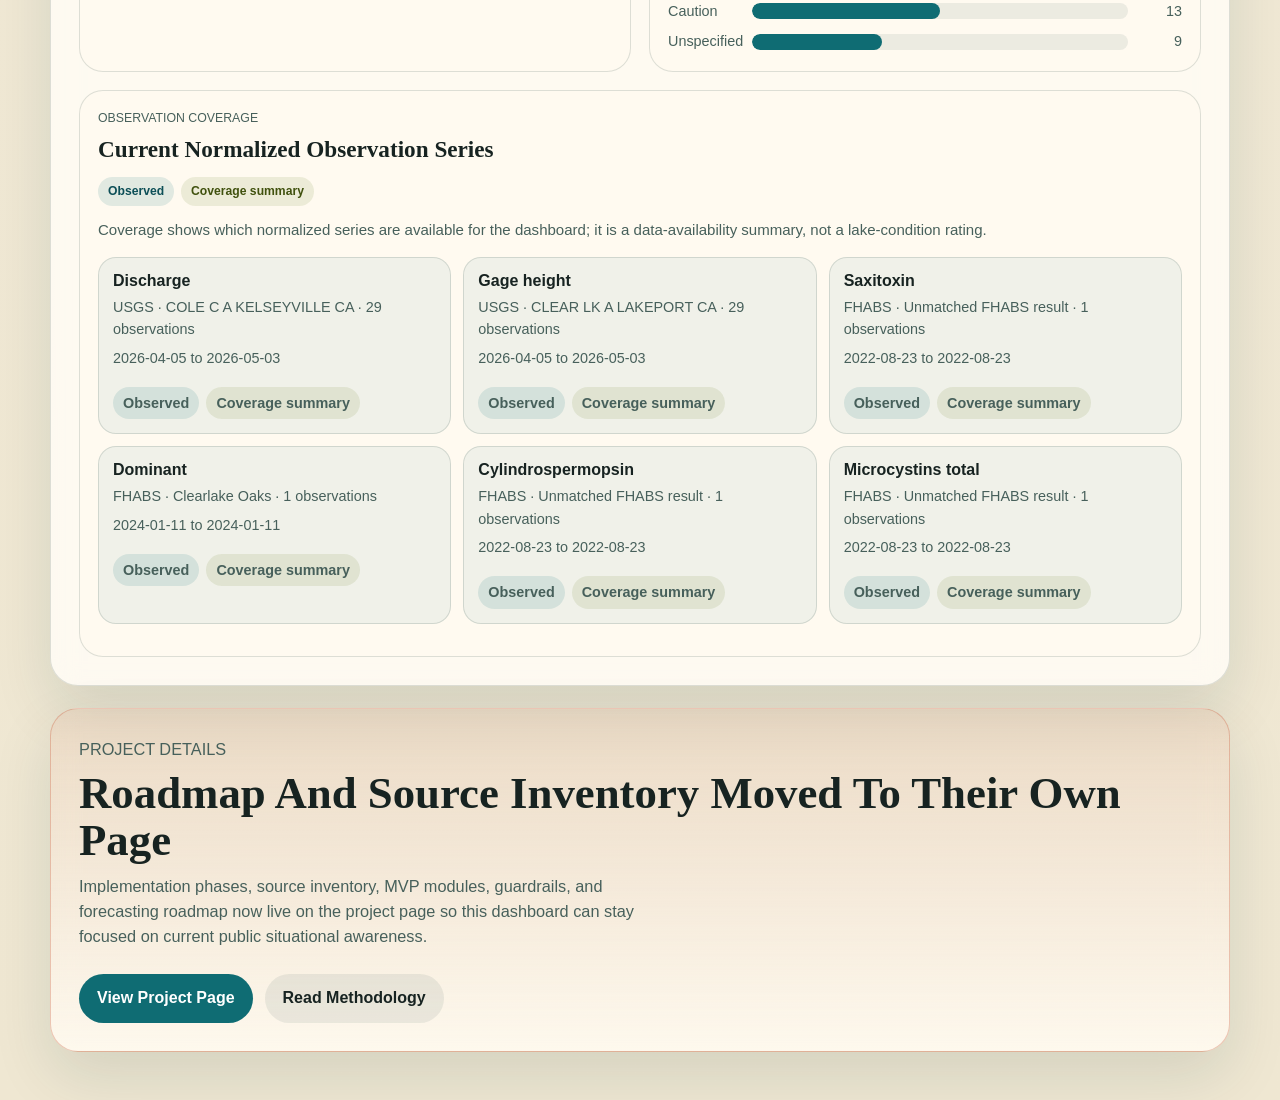
==== commit 4efcea33: "fix: describe the hero timestamp as a generated public snapshot The hero still used "Loading live sn" ====
--- a/index.html
+++ b/index.html
@@ -67,7 +67,7 @@
           </ul>
           <div class="timestamp">
             <span id="generated-label">Snapshot Status</span>
-            <strong id="generated-on">Loading live snapshot</strong>
+            <strong id="generated-on">Loading public snapshot</strong>
           </div>
         </aside>
       </header>
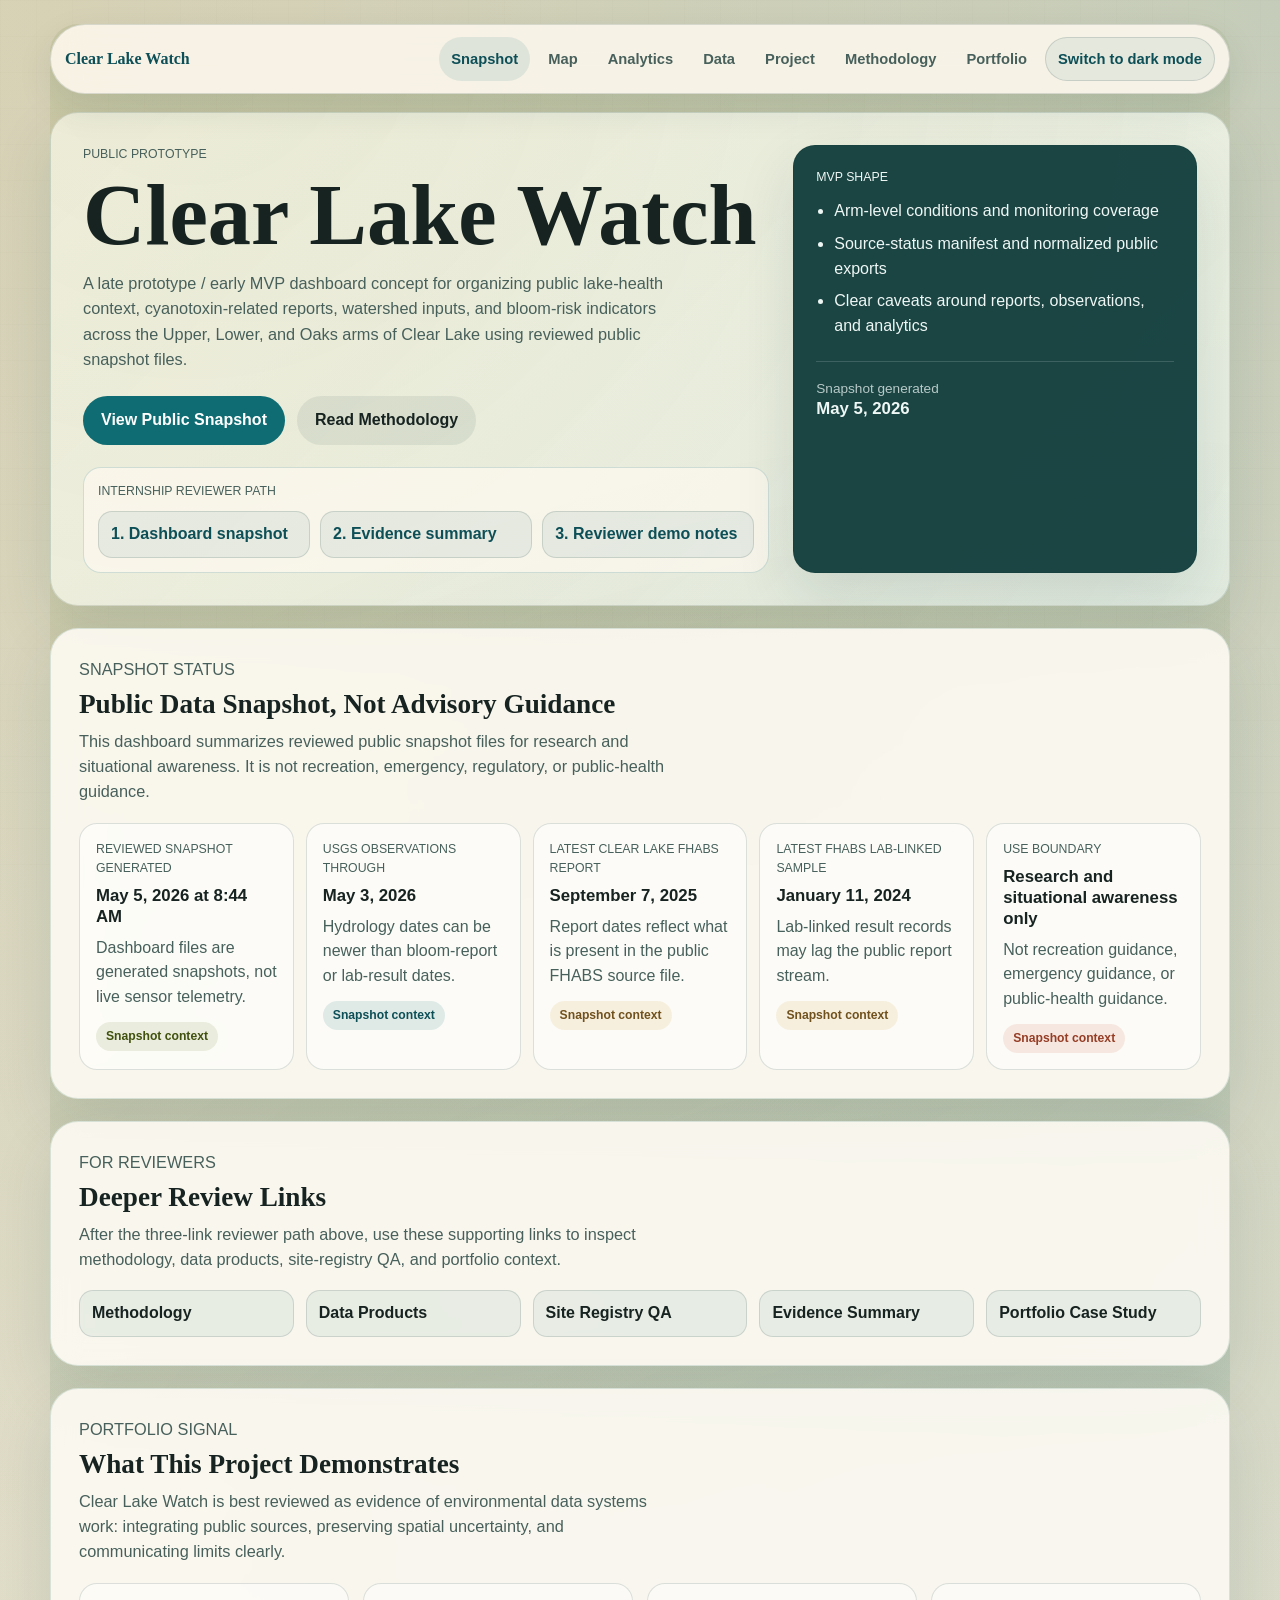
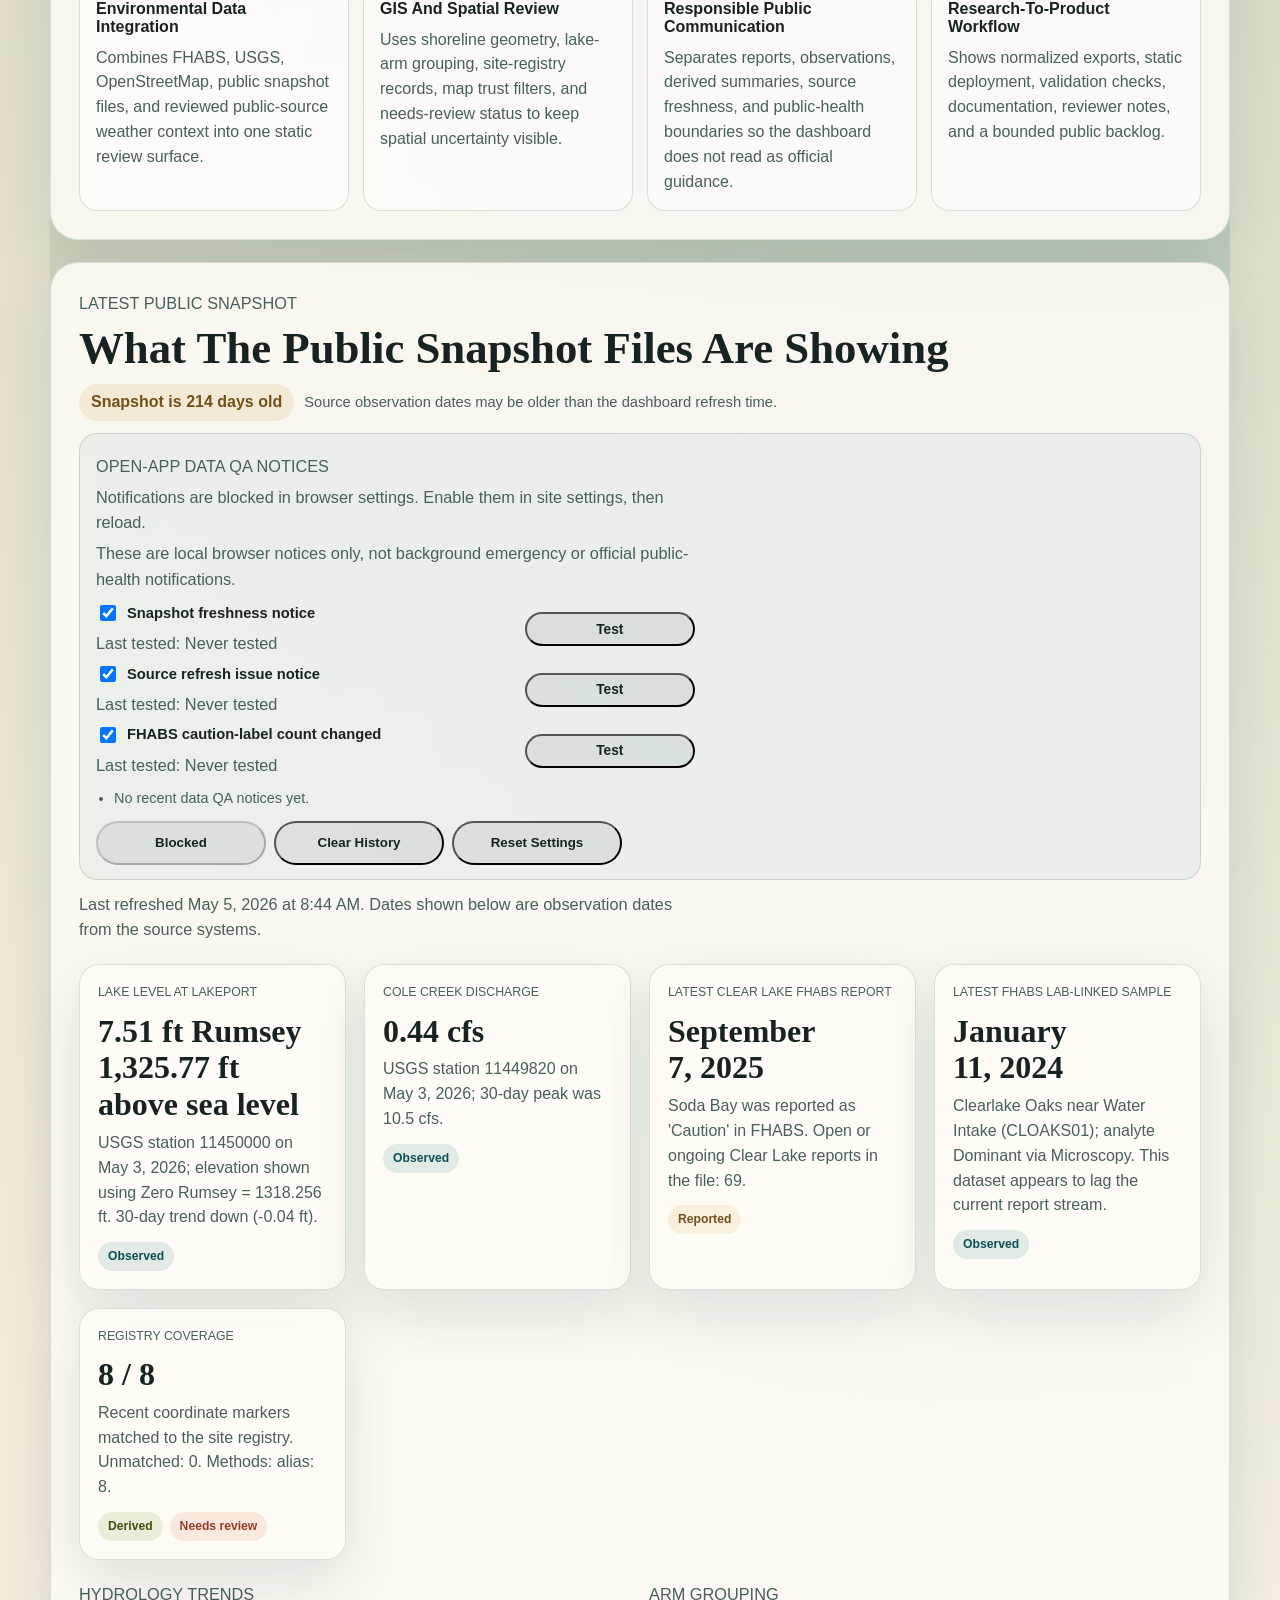
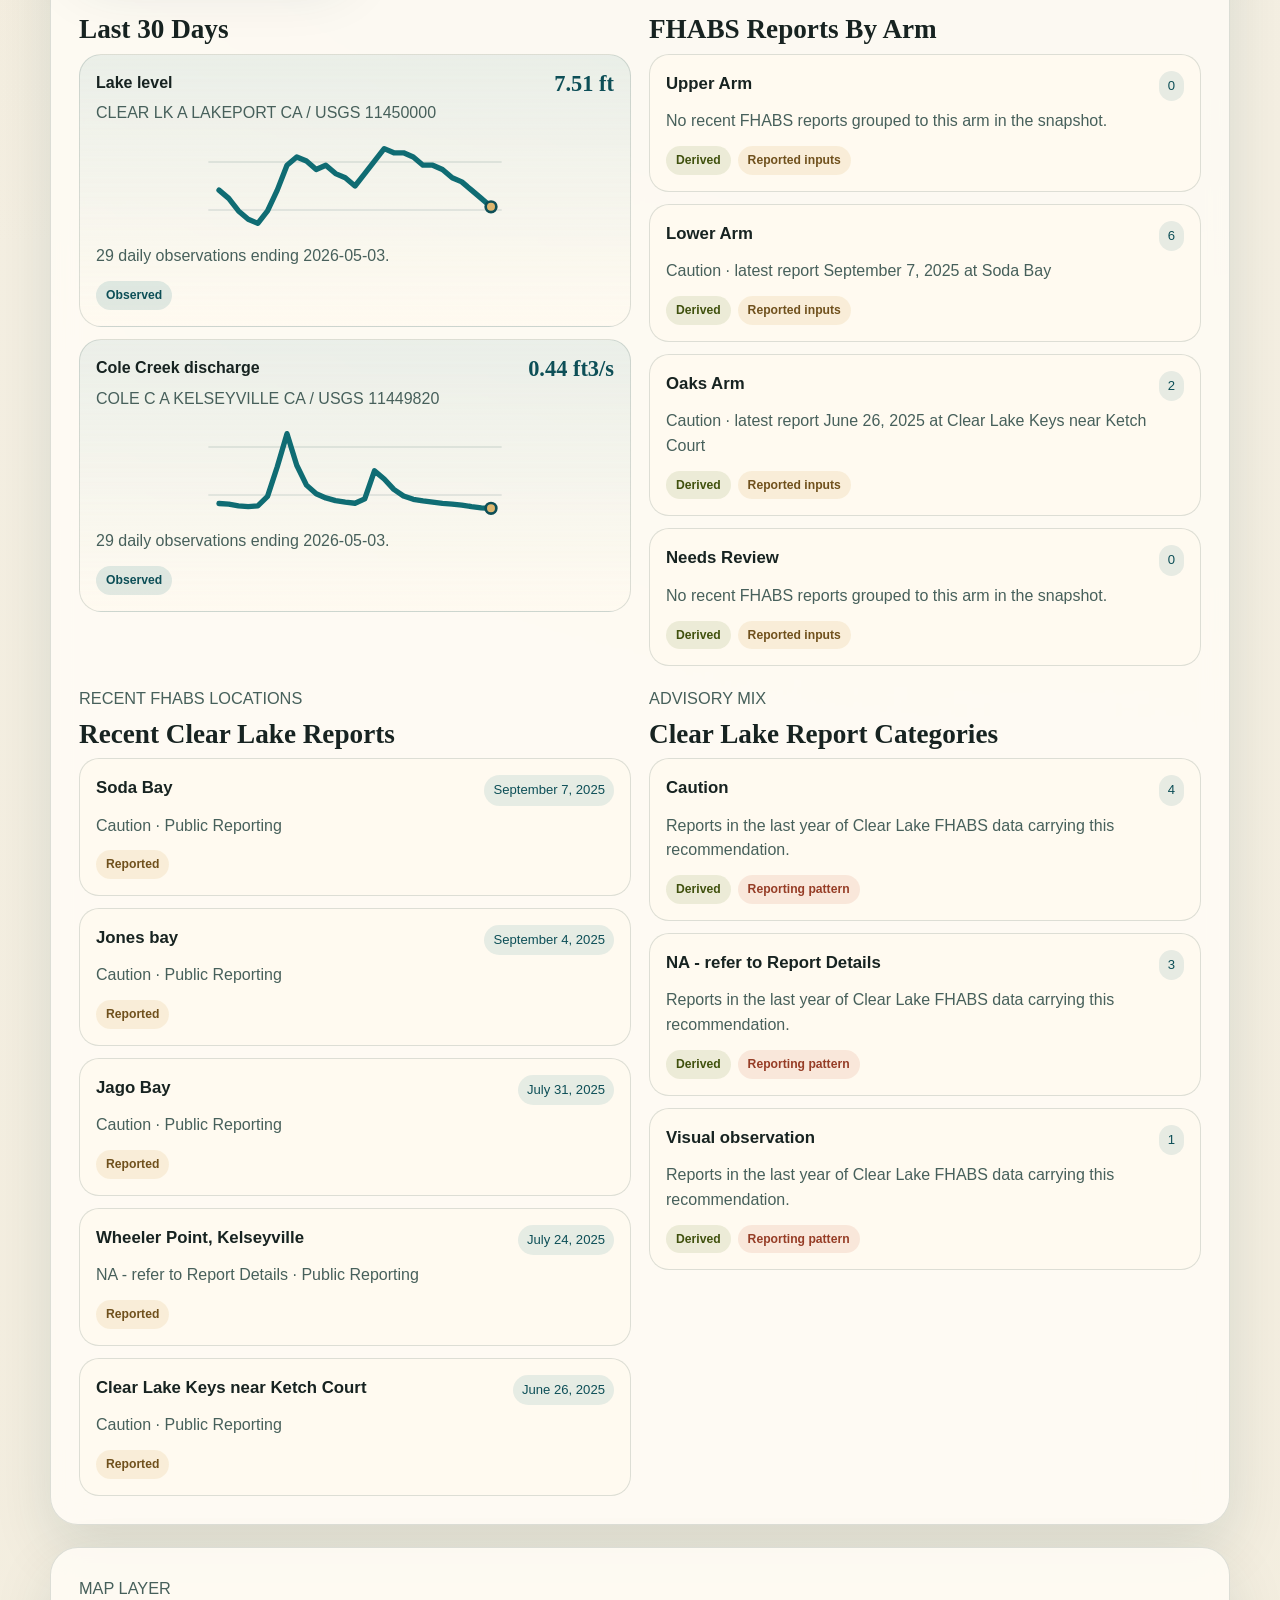
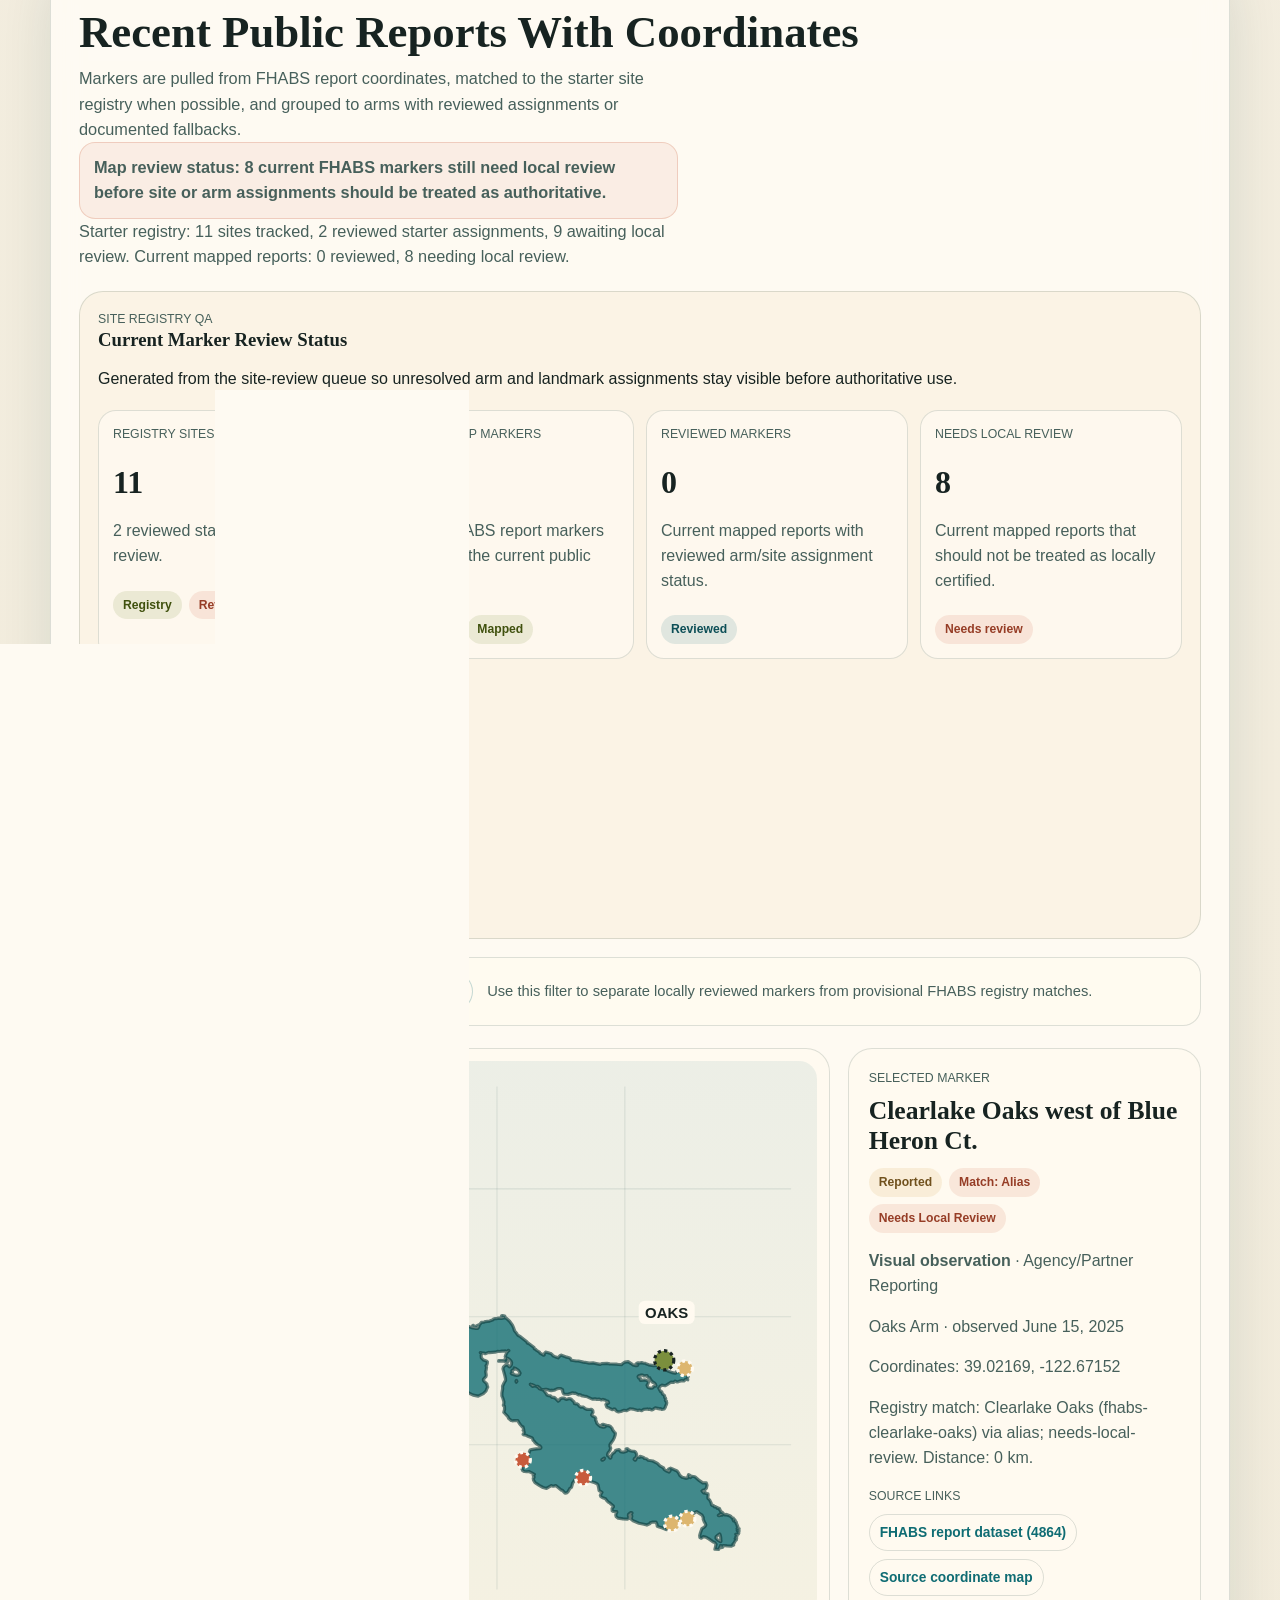
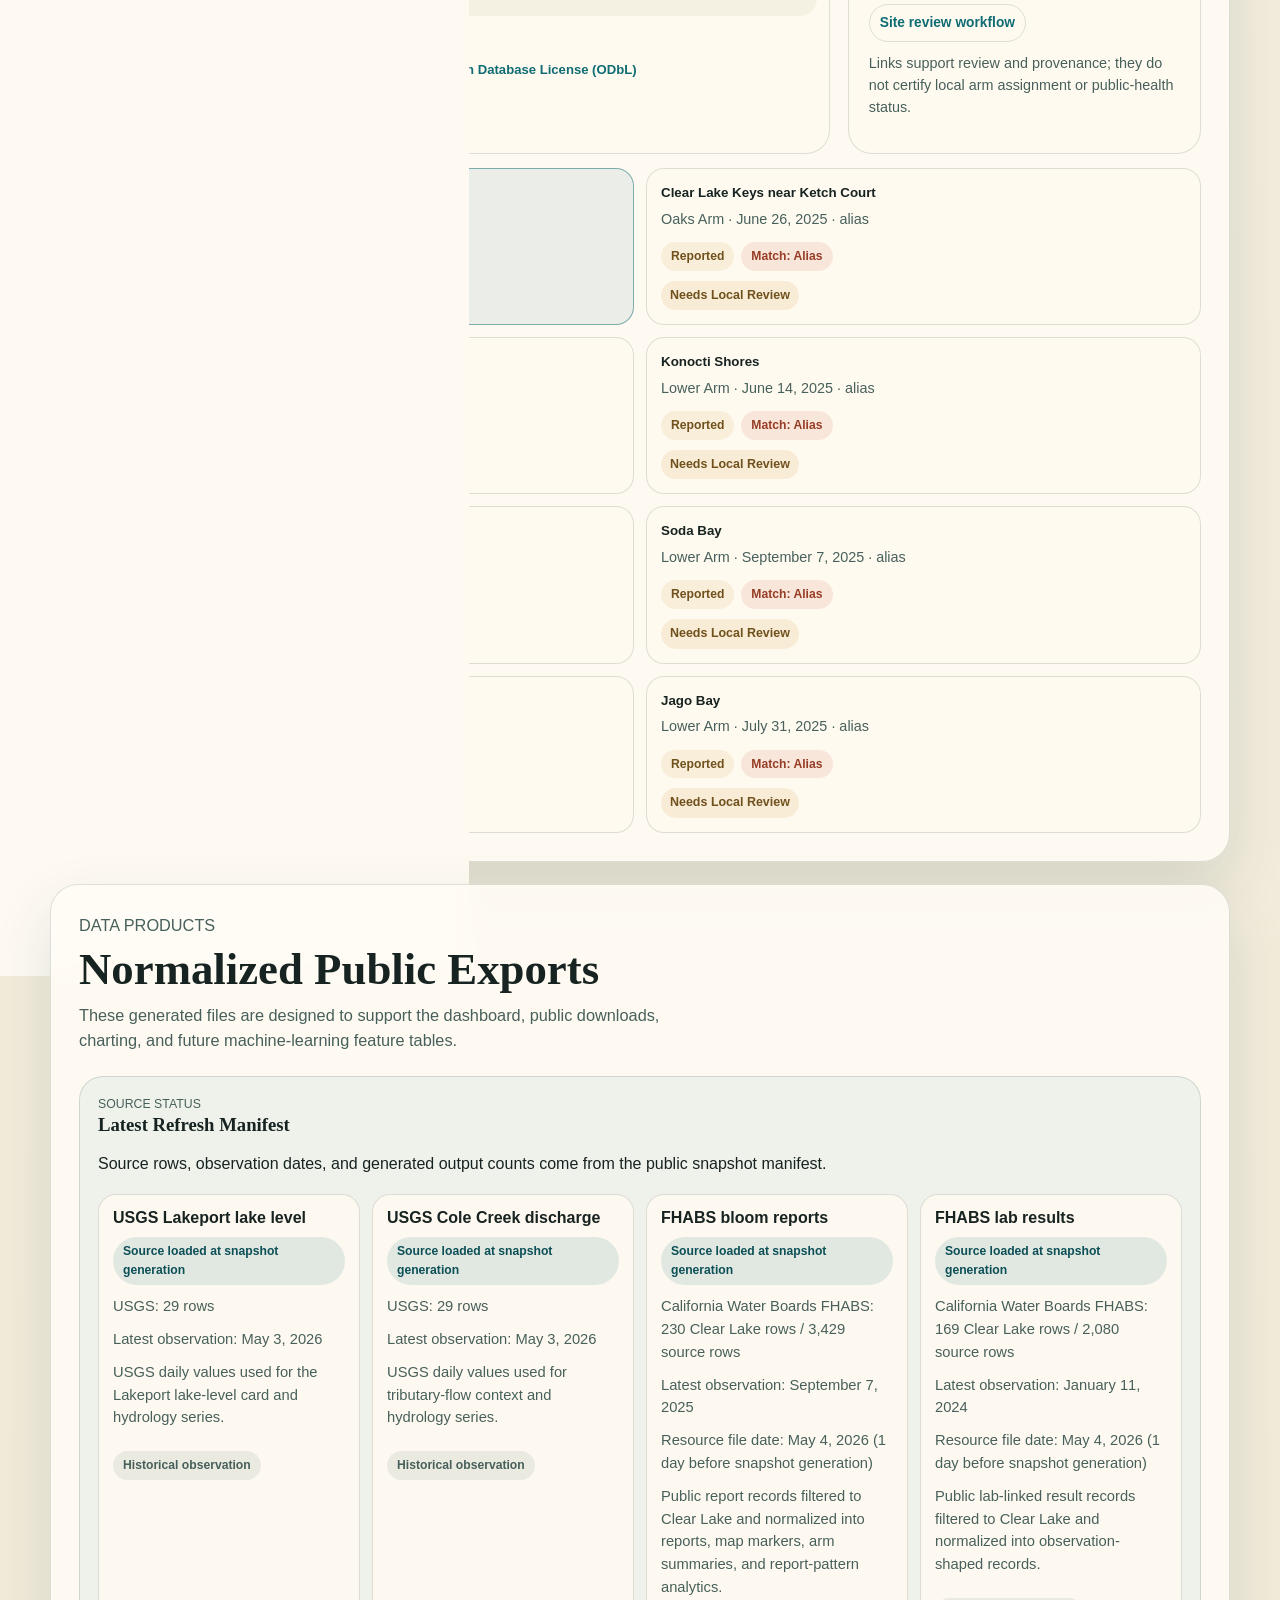
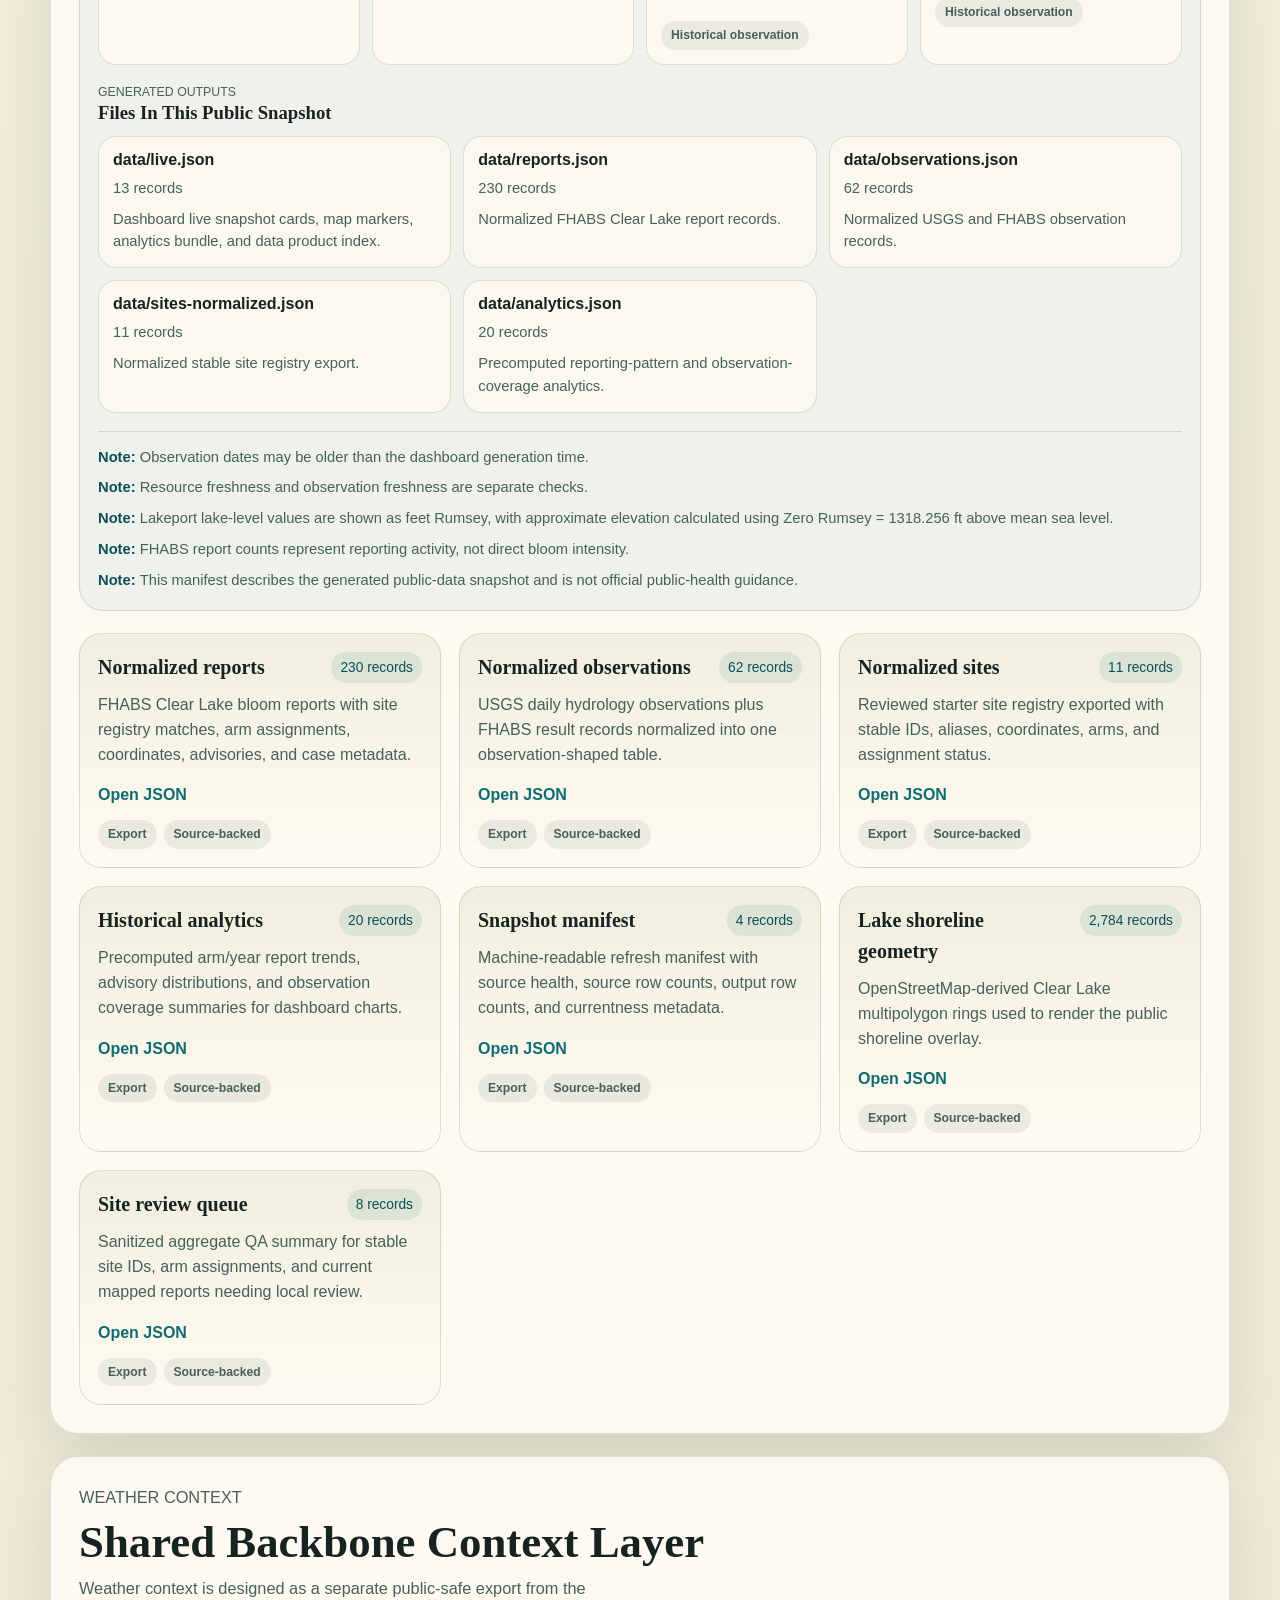
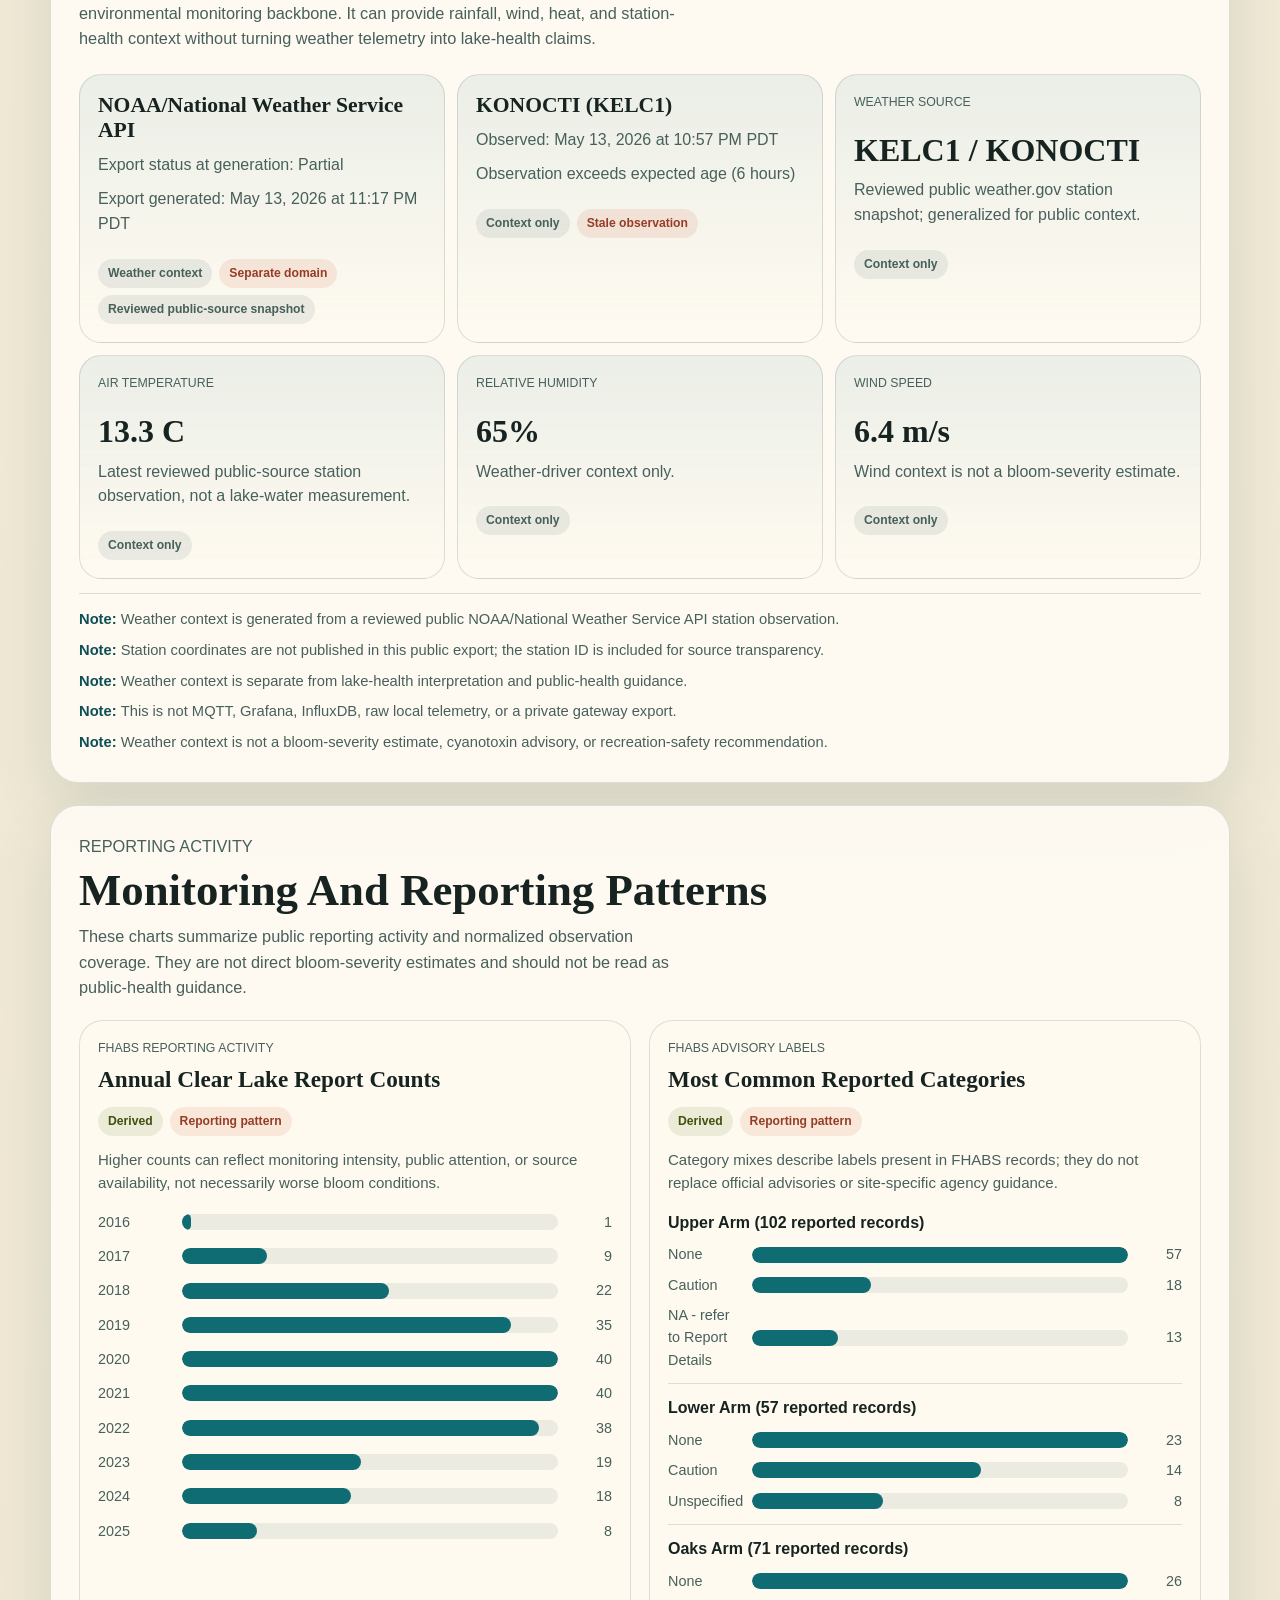
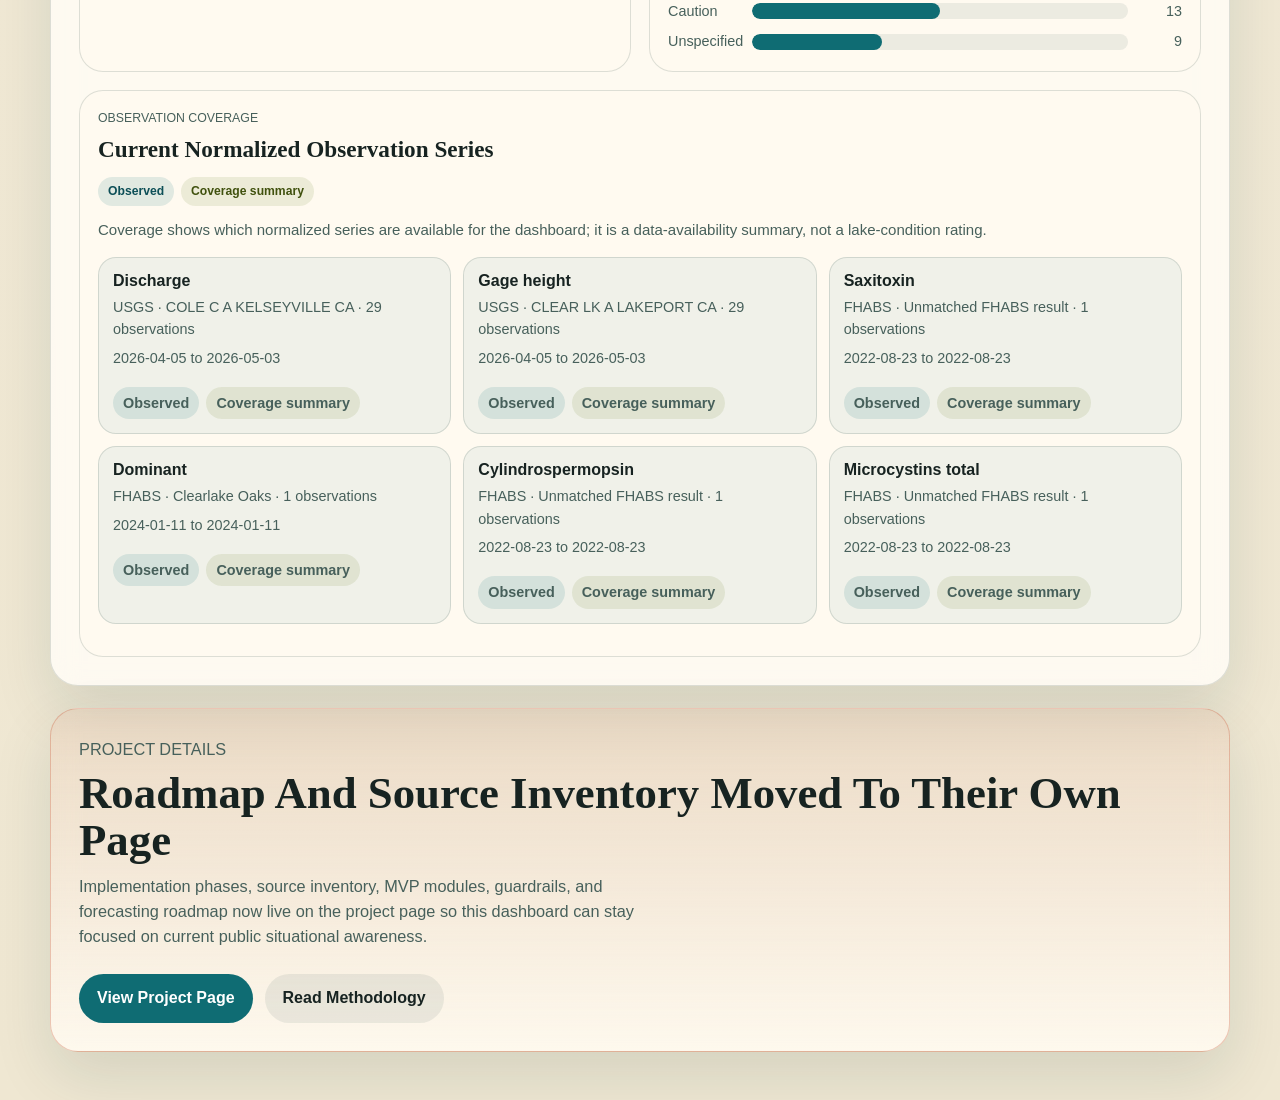
==== commit d8262ce2: "fix: improve reviewer accessibility and map feedback" ====
--- a/index.html
+++ b/index.html
@@ -29,10 +29,11 @@
           <a href="./project.html">Project</a>
           <a href="./methodology.html">Methodology</a>
           <a href="./docs/clear-lake-watch-v0.1-evidence-summary.md">Portfolio</a>
-          <button class="theme-toggle" id="theme-toggle" type="button" aria-pressed="false">
-            Dark Mode
+          <button class="theme-toggle" id="theme-toggle" type="button" aria-controls="theme-status">
+            Switch to dark mode
           </button>
         </div>
+        <span id="theme-status" class="sr-only" role="status"></span>
       </nav>
 
       <header class="hero">
@@ -49,14 +50,14 @@
             <a href="#live" class="button button-primary">View Public Snapshot</a>
             <a href="./methodology.html" class="button button-secondary">Read Methodology</a>
           </div>
-          <div class="reviewer-fast-path" aria-labelledby="reviewer-fast-path-heading">
+          <nav class="reviewer-fast-path" aria-labelledby="reviewer-fast-path-heading">
             <p class="panel-label" id="reviewer-fast-path-heading">Internship Reviewer Path</p>
             <div class="reviewer-fast-links">
               <a href="#live">1. Dashboard snapshot</a>
               <a href="https://github.com/coreytshaffer/clear-lake-watch/blob/main/docs/clear-lake-watch-v0.1-evidence-summary.md">2. Evidence summary</a>
               <a href="https://github.com/coreytshaffer/clear-lake-watch/blob/main/docs/reviewer-demo-notes.md">3. Reviewer demo notes</a>
             </div>
-          </div>
+          </nav>
         </div>
         <aside class="hero-panel">
           <p class="panel-label">MVP Shape</p>
@@ -310,6 +311,7 @@
               Use this filter to separate locally reviewed markers from
               provisional FHABS registry matches.
             </p>
+            <p class="sr-only" id="map-filter-status" role="status"></p>
           </div>
           <div class="map-layout">
             <div class="map-card">
@@ -317,7 +319,7 @@
                 id="lake-map"
                 class="lake-map"
                 viewBox="0 0 680 520"
-                role="img"
+                role="group"
                 aria-label="Clear Lake schematic map with recent FHABS report markers"
               ></svg>
               <div class="map-legend">
@@ -329,7 +331,7 @@
                 Shoreline fallback schematic. Public source attribution appears here when loaded.
               </p>
             </div>
-            <aside class="map-detail" id="map-detail" tabindex="-1" aria-live="polite">
+            <aside class="map-detail" id="map-detail" tabindex="-1">
               <p class="eyebrow">Selected Marker</p>
               <h3>Choose a marker</h3>
               <p>Select a map point to inspect its source date, advisory label, and estimated arm grouping.</p>
@@ -419,7 +421,7 @@
               <div class="chart-heading">
                 <p class="eyebrow">FHABS Reporting Activity</p>
                 <h3>Annual Clear Lake Report Counts</h3>
-                <div class="signal-row" aria-label="Chart signal type">
+                <div class="signal-row" role="group" aria-label="Chart signal type">
                   <span class="signal-badge signal-derived">Derived</span>
                   <span class="signal-badge signal-review">Reporting pattern</span>
                 </div>
@@ -434,7 +436,7 @@
               <div class="chart-heading">
                 <p class="eyebrow">FHABS Advisory Labels</p>
                 <h3>Most Common Reported Categories</h3>
-                <div class="signal-row" aria-label="Chart signal type">
+                <div class="signal-row" role="group" aria-label="Chart signal type">
                   <span class="signal-badge signal-derived">Derived</span>
                   <span class="signal-badge signal-review">Reporting pattern</span>
                 </div>
@@ -450,7 +452,7 @@
             <div class="chart-heading">
               <p class="eyebrow">Observation Coverage</p>
               <h3>Current Normalized Observation Series</h3>
-              <div class="signal-row" aria-label="Chart signal type">
+              <div class="signal-row" role="group" aria-label="Chart signal type">
                 <span class="signal-badge signal-observed">Observed</span>
                 <span class="signal-badge signal-derived">Coverage summary</span>
               </div>
--- a/styles.css
+++ b/styles.css
@@ -11,6 +11,8 @@
   --reed: #7b8f3d;
   --sand: #ddb66f;
   --alert: #c85b3c;
+  --review-ink: #963d26;
+  --primary-ink: #fff;
   --shadow: 0 24px 60px rgba(13, 59, 58, 0.12);
 }
 
@@ -27,6 +29,8 @@
   --reed: #b8c770;
   --sand: #e1bd73;
   --alert: #ef8a66;
+  --review-ink: #e1bd73;
+  --primary-ink: #071817;
   --shadow: 0 24px 60px rgba(0, 0, 0, 0.34);
 }
 
@@ -154,7 +158,8 @@
   backdrop-filter: blur(16px);
 }
 
-section[id] {
+section[id],
+.map-detail {
   scroll-margin-top: calc(96px + env(safe-area-inset-top, 0px));
 }
 
@@ -207,8 +212,7 @@
   font-weight: 800;
 }
 
-.theme-toggle:hover,
-.theme-toggle[aria-pressed="true"] {
+.theme-toggle:hover {
   background: var(--lake);
   color: var(--panel-strong);
 }
@@ -360,11 +364,14 @@
 
 .button-primary {
   background: var(--lake);
-  color: #fff;
+  color: var(--primary-ink);
+  /* Switch both theme colors together. */
+  transition-property: transform;
 }
 
 .button-secondary {
   background: rgba(13, 59, 58, 0.08);
+  color: var(--ink);
 }
 
 .hero-panel {
@@ -373,6 +380,10 @@
   border-radius: 22px;
   background: rgba(13, 59, 58, 0.94);
   color: #eff7f5;
+}
+
+.hero-panel .panel-label {
+  color: inherit;
 }
 
 .methodology-hero h1 {
@@ -694,7 +705,7 @@
 
 .signal-review {
   background: rgba(200, 91, 60, 0.12);
-  color: var(--alert);
+  color: var(--review-ink);
 }
 
 .signal-planning {
@@ -753,6 +764,9 @@
 }
 
 :root[data-theme="dark"] .hero-panel,
+:root[data-theme="dark"] .snapshot-status-card,
+:root[data-theme="dark"] .demonstrates-card,
+:root[data-theme="dark"] .callout-section,
 :root[data-theme="dark"] .stat-card,
 :root[data-theme="dark"] .arm-card,
 :root[data-theme="dark"] .source-card,
@@ -836,6 +850,10 @@
   color: #40510e;
 }
 
+:root[data-theme="dark"] .chip {
+  color: var(--reed);
+}
+
 .arm-details {
   display: grid;
   gap: 14px;
@@ -1137,11 +1155,16 @@
 }
 
 .map-arm-label {
-  fill: rgba(13, 59, 58, 0.7);
+  fill: var(--ink);
   font-size: 14px;
   font-weight: 800;
   letter-spacing: 0;
   text-transform: uppercase;
+}
+
+.map-arm-label-background {
+  fill: var(--panel-strong);
+  pointer-events: none;
 }
 
 .map-grid-line {
@@ -1721,11 +1744,9 @@
 @media (max-width: 980px) {
   .hero,
   .split-section,
-  .arm-grid,
   .stats-grid,
   .demonstrates-grid,
   .reviewer-fast-links,
-  .source-grid,
   .product-grid,
   .source-status-grid,
   .source-output-grid,
@@ -1737,6 +1758,16 @@
   .map-layout,
   .marker-list {
     grid-template-columns: 1fr;
+  }
+
+  .arm-grid,
+  .source-grid {
+    grid-template-columns: minmax(0, 1fr);
+  }
+
+  .arm-badge,
+  .source-status {
+    white-space: normal;
   }
 
   .site-nav {
@@ -1882,7 +1913,6 @@
   }
 
   .site-nav {
-    top: calc(8px + env(safe-area-inset-top, 0px));
     gap: 10px;
     padding: 10px;
   }
@@ -2003,10 +2033,15 @@
     padding: 8px;
   }
 
+  .nav-links {
+    column-gap: 6px;
+  }
+
   .nav-links a,
   .theme-toggle {
+    min-width: 40px;
     min-height: 40px;
-    padding: 8px 11px;
+    padding: 8px 6px;
     font-size: 0.9rem;
   }
 
@@ -2035,3 +2070,19 @@
     font-size: 0.82rem;
   }
 }
+
+@media screen and (max-width: 980px), screen and (max-height: 480px) {
+  html {
+    /* Leave room for the 3px focus outline and its 3px offset. */
+    scroll-padding-block: 6px;
+  }
+
+  .site-nav {
+    position: static;
+  }
+
+  section[id],
+  .map-detail {
+    scroll-margin-top: calc(16px + env(safe-area-inset-top, 0px));
+  }
+}
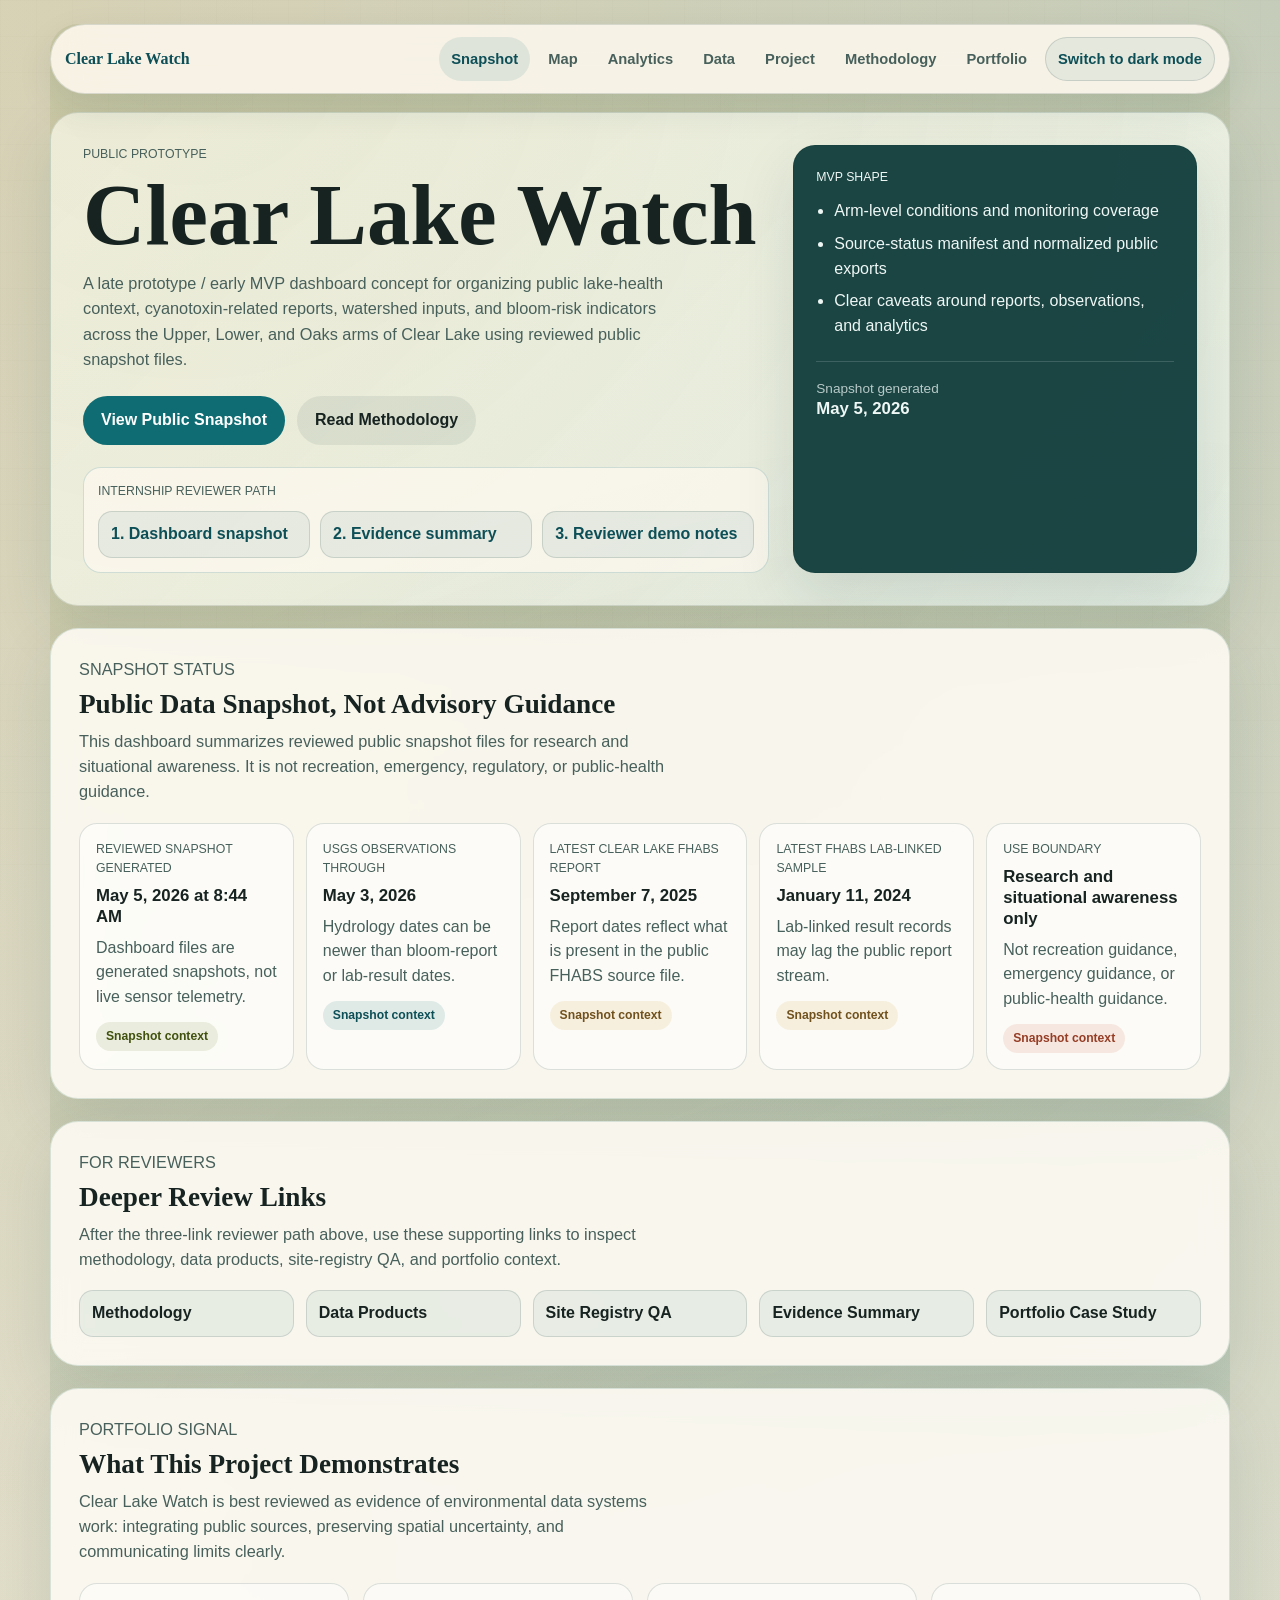
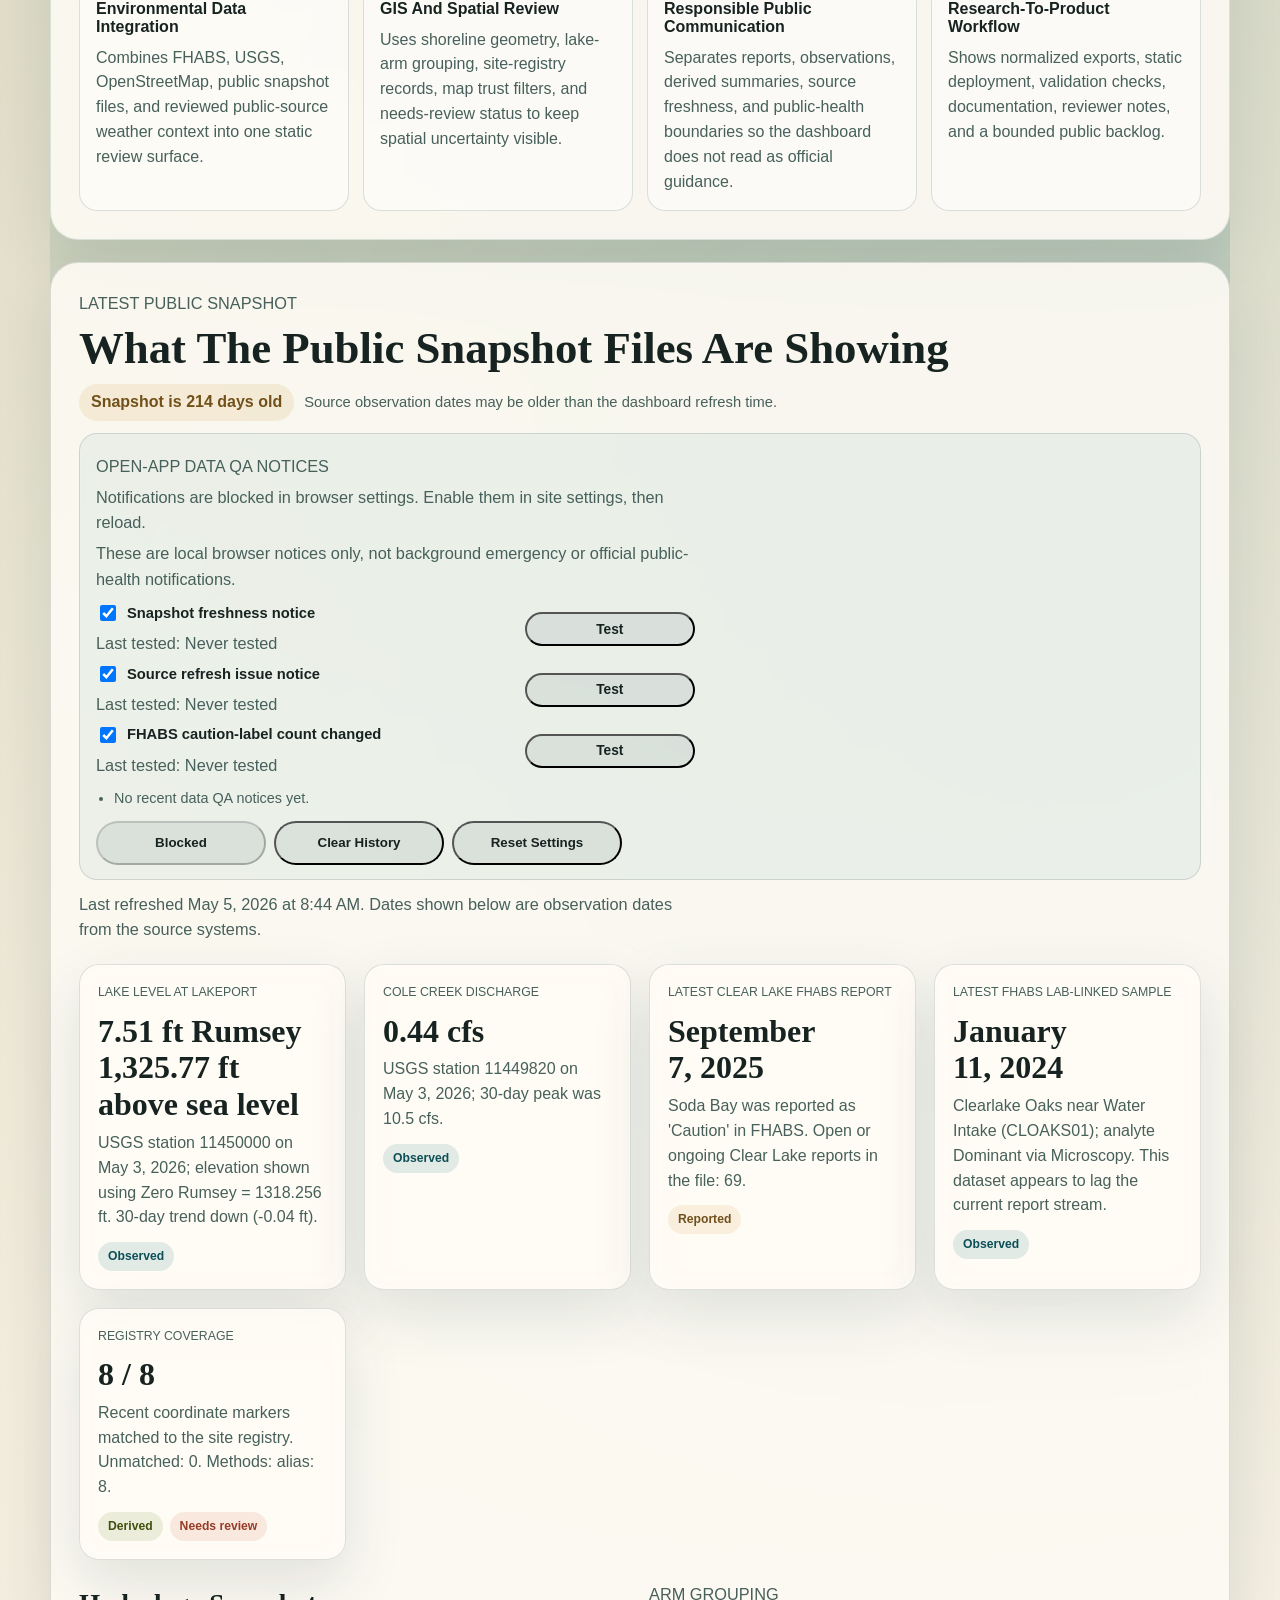
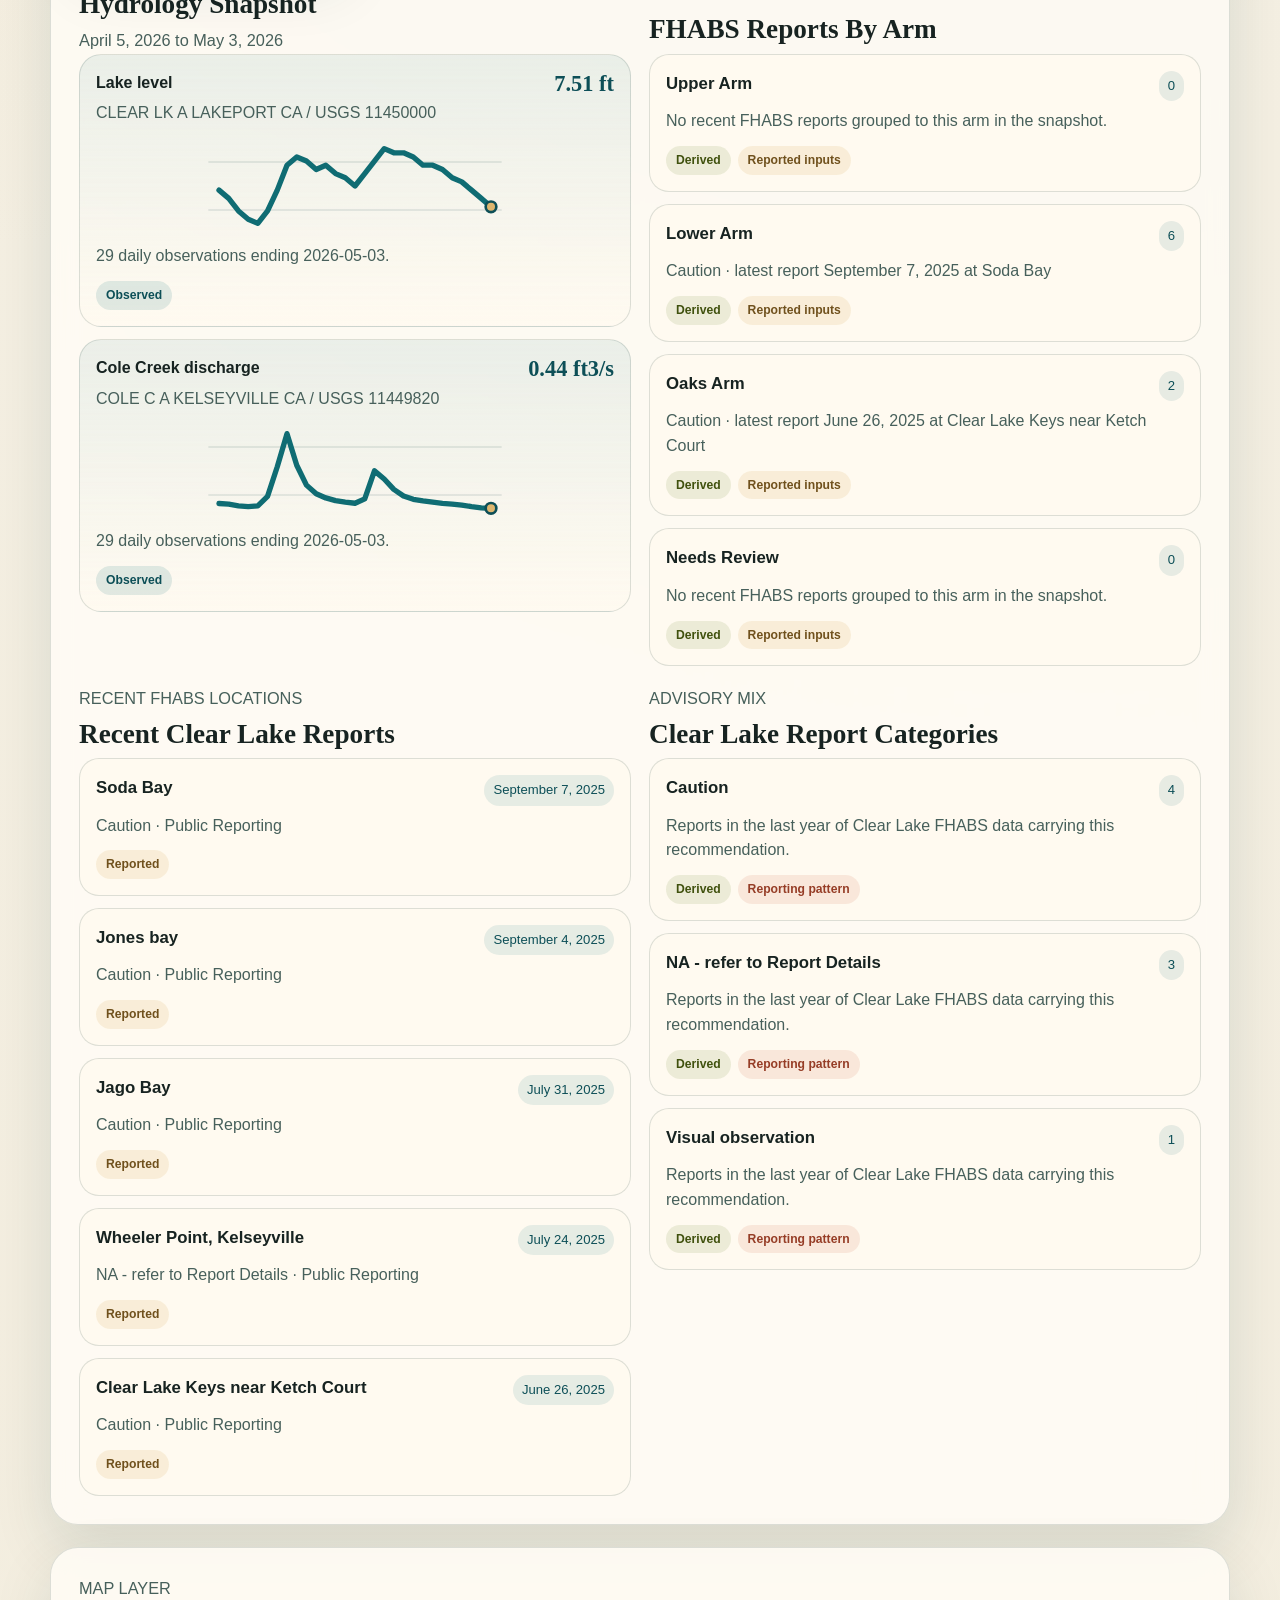
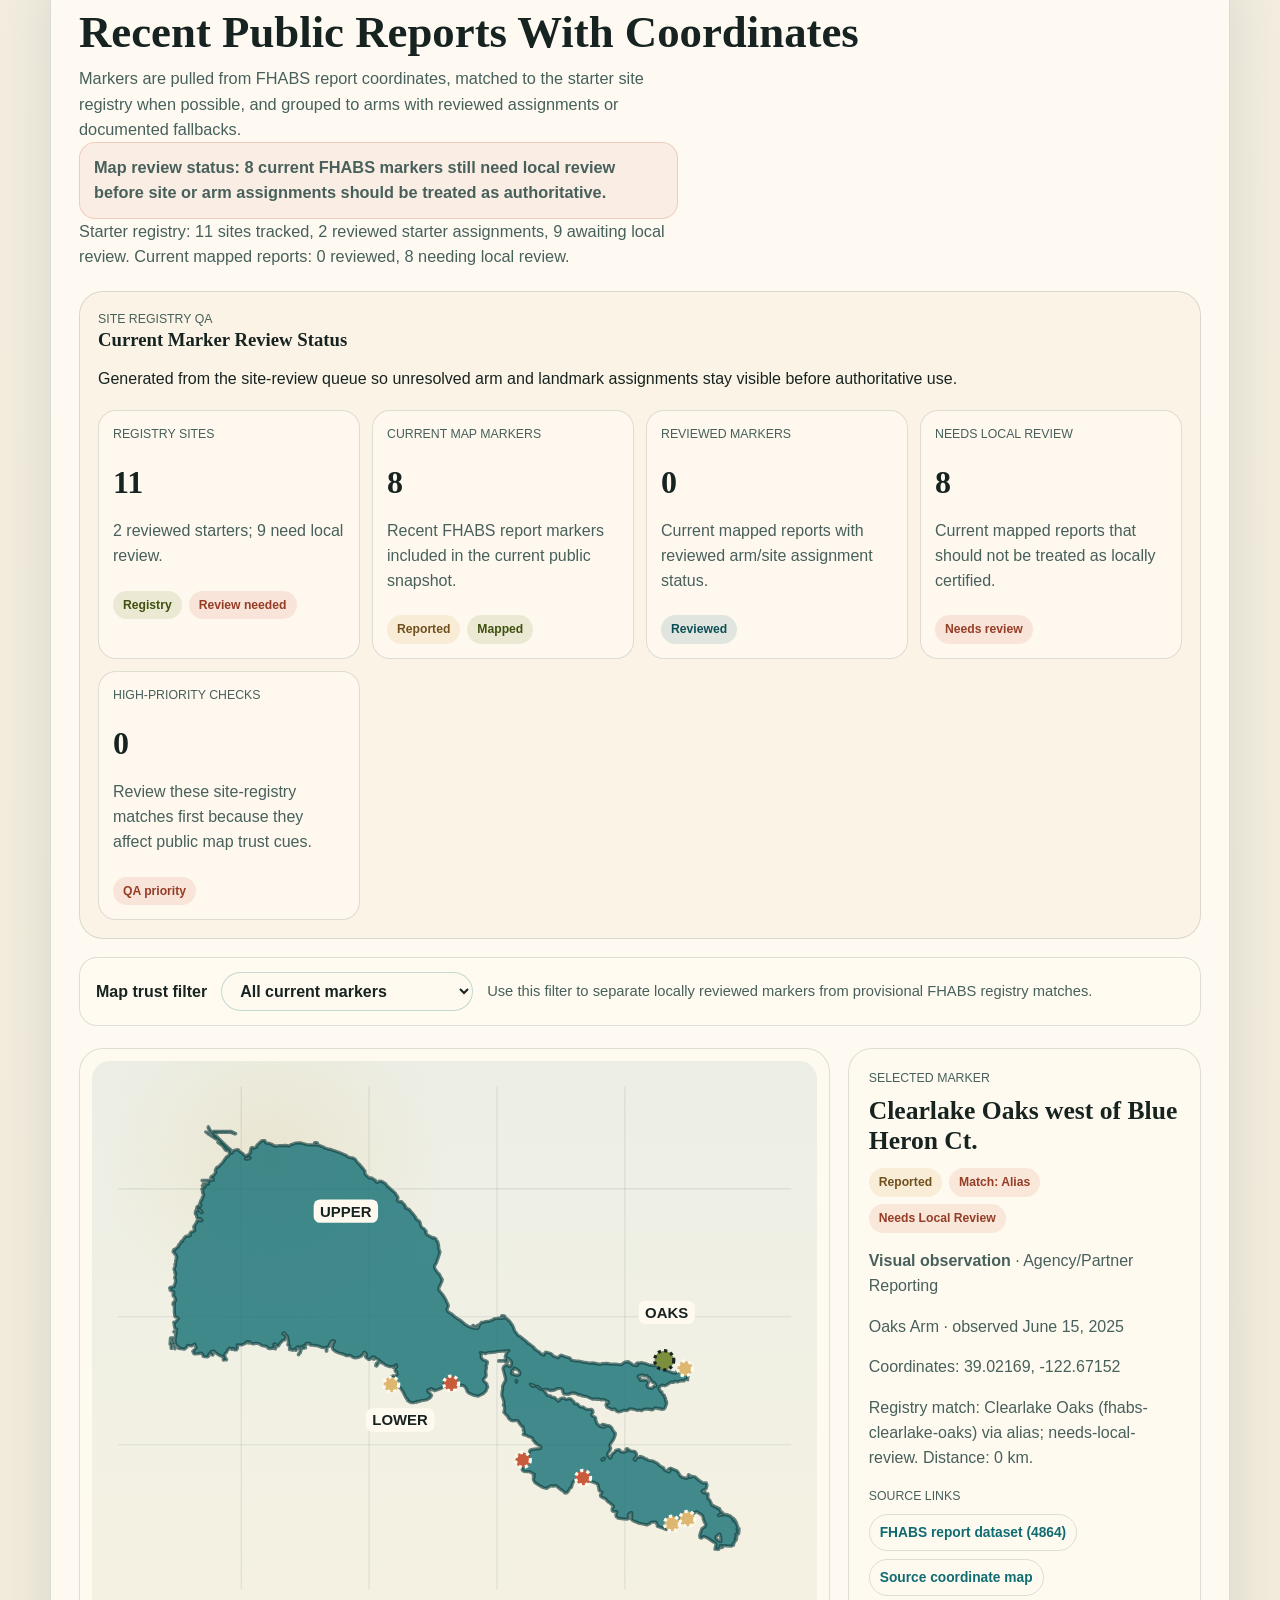
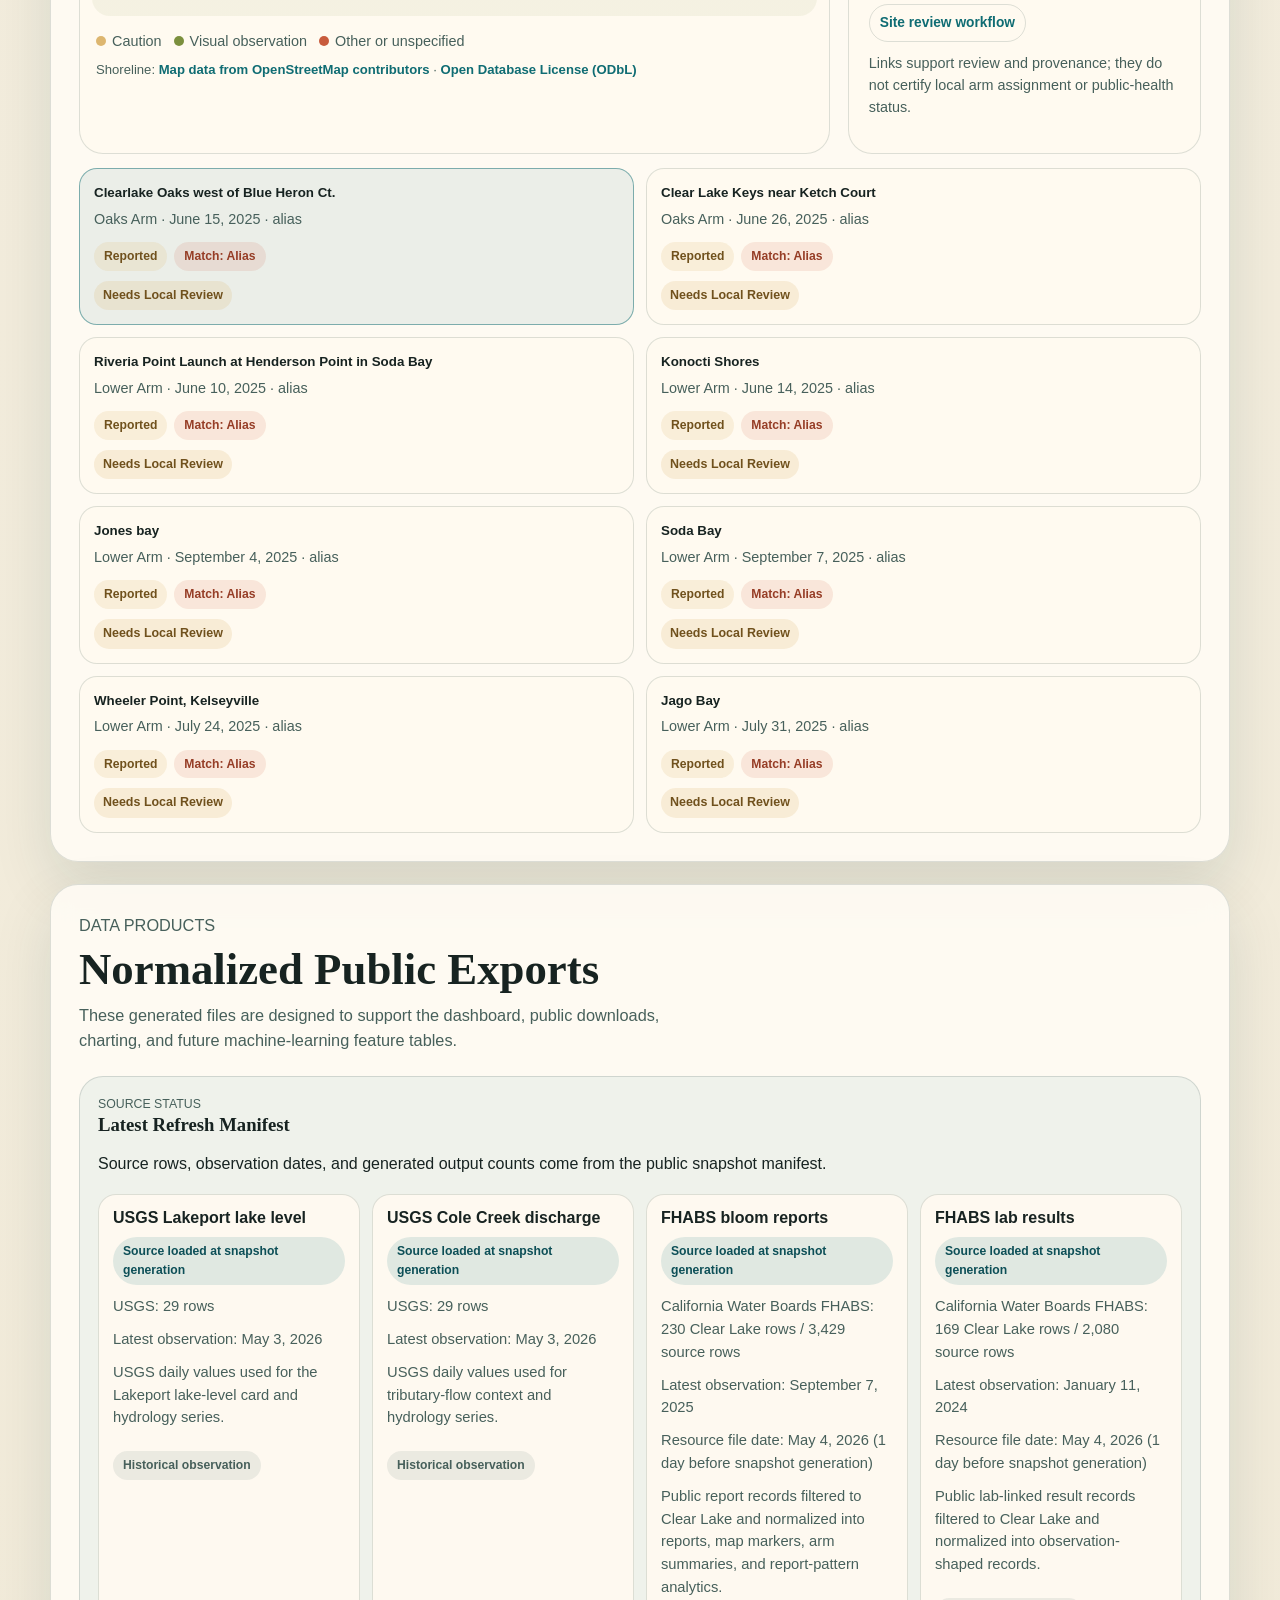
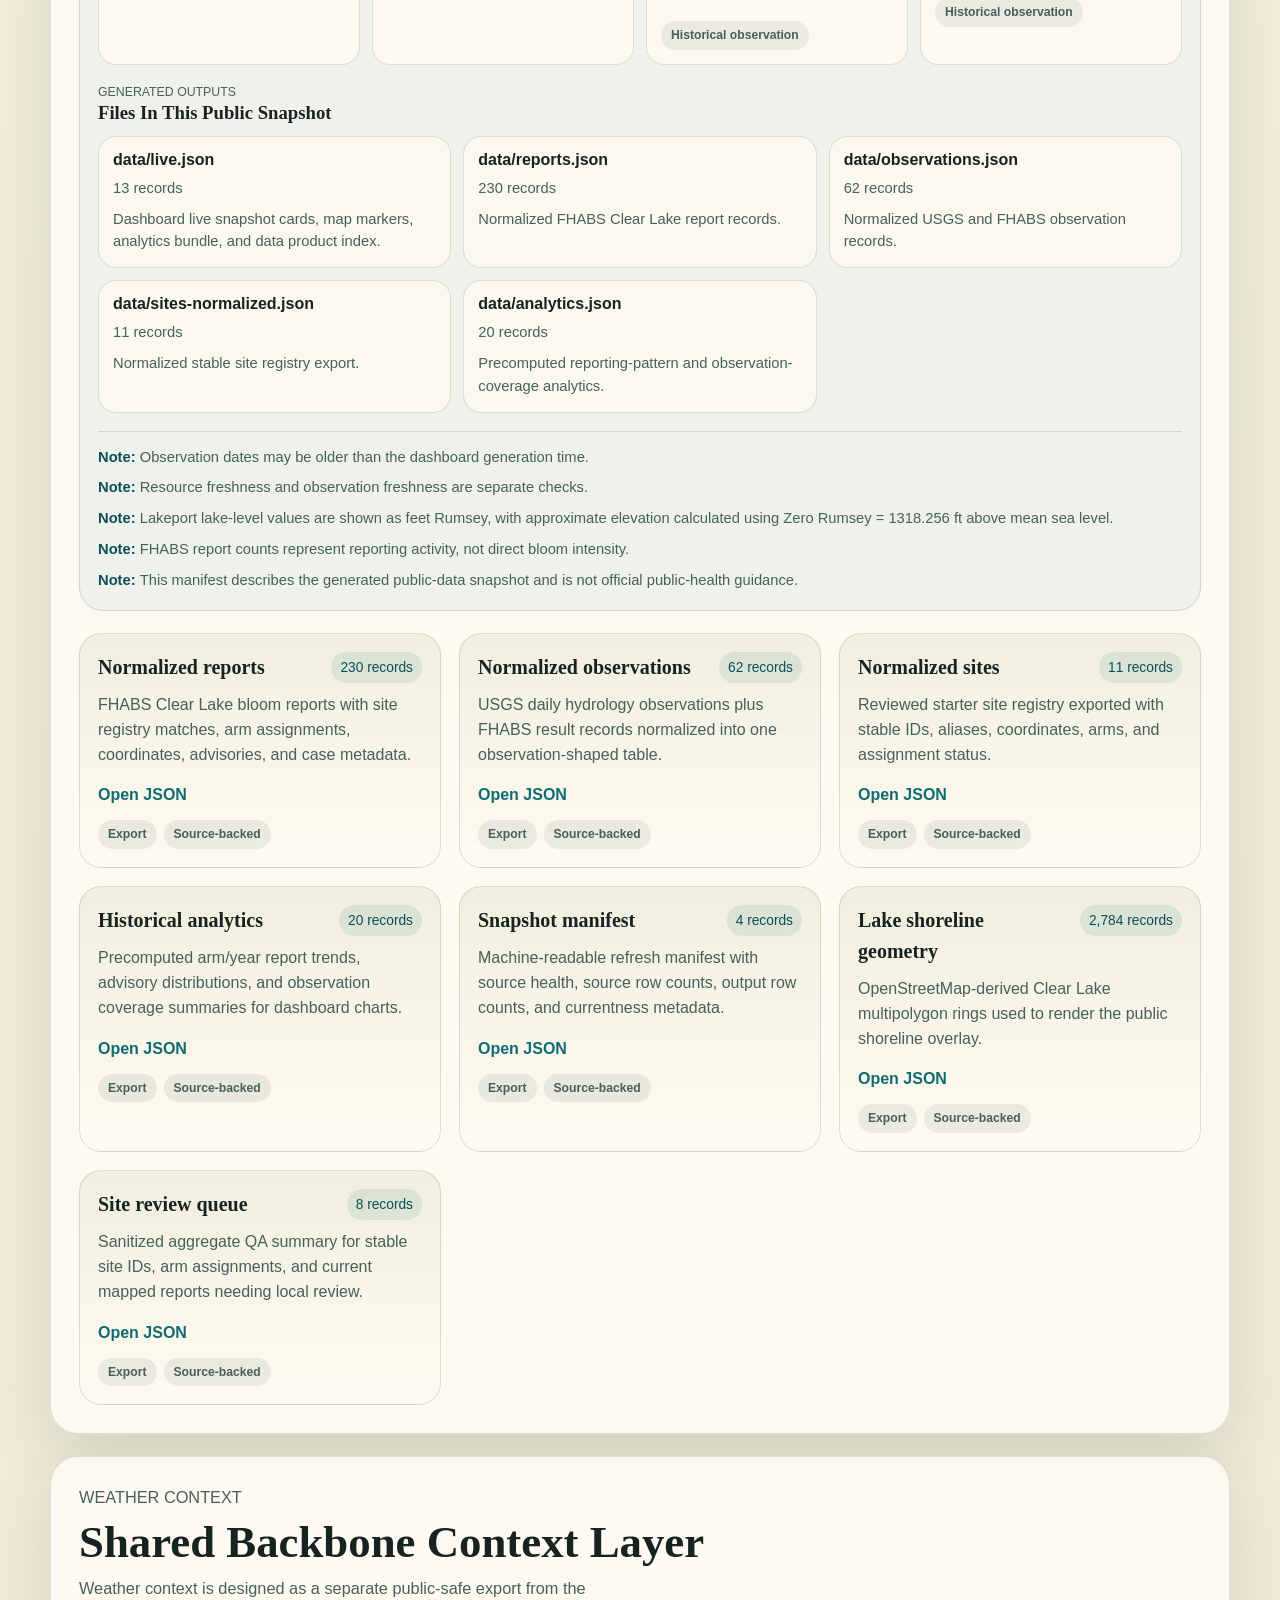
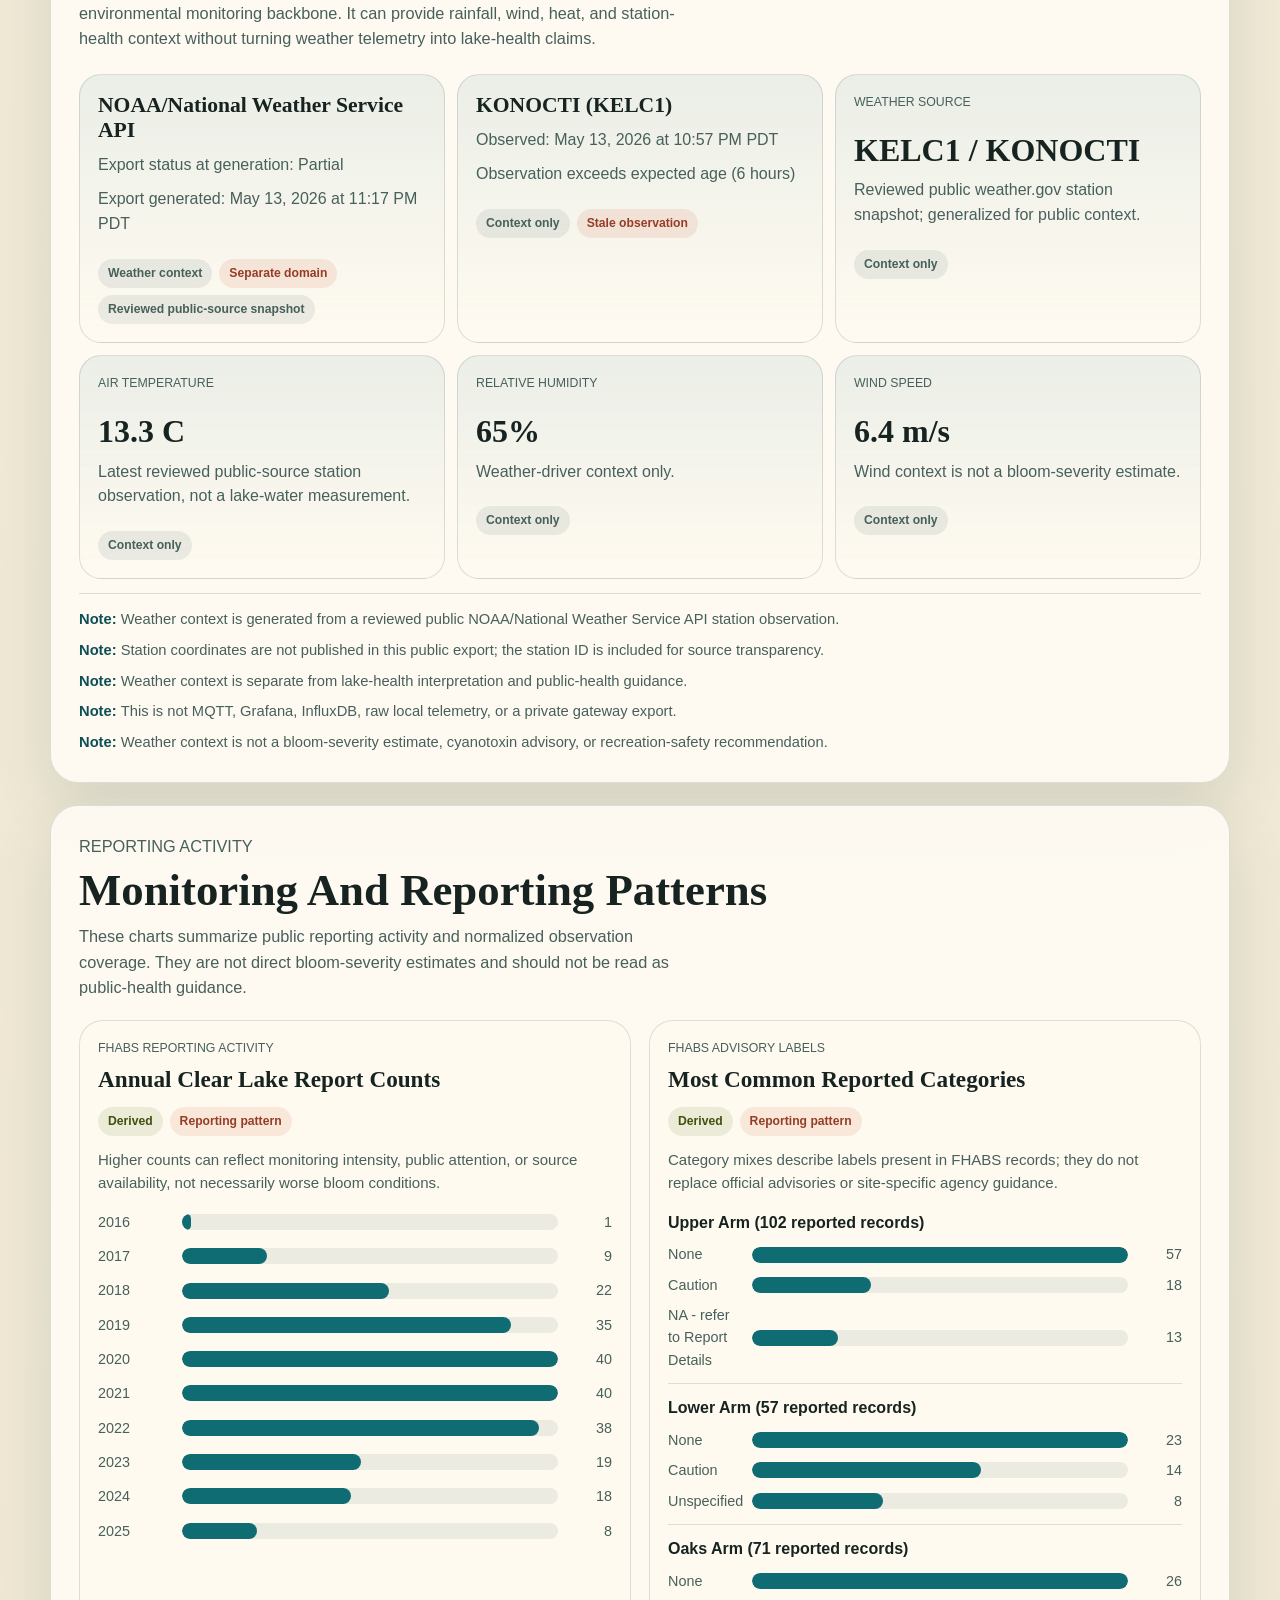
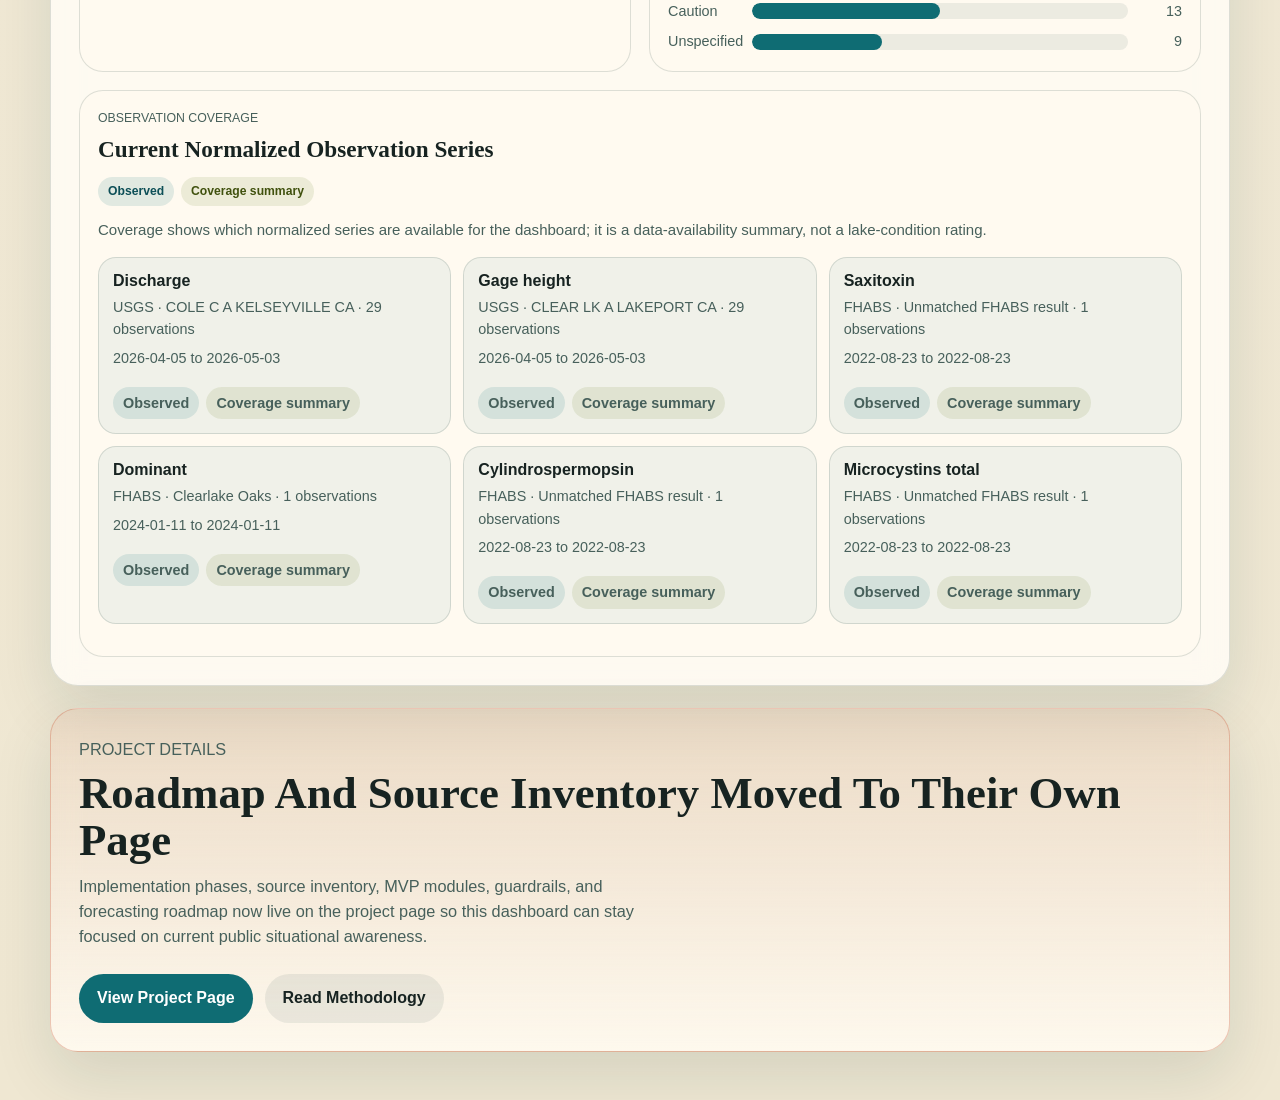
==== commit d27d210a: "fix: show hydrology observation dates on the homepage" ====
--- a/index.html
+++ b/index.html
@@ -235,8 +235,8 @@
           <div class="split-section live-detail-section">
             <div>
               <div class="section-heading compact">
-                <p class="eyebrow">Hydrology Trends</p>
-                <h2>Last 30 Days</h2>
+                <h2>Hydrology Snapshot</h2>
+                <p id="hydrology-observation-dates" hidden></p>
               </div>
               <div class="trend-grid" id="trend-grid"></div>
             </div>
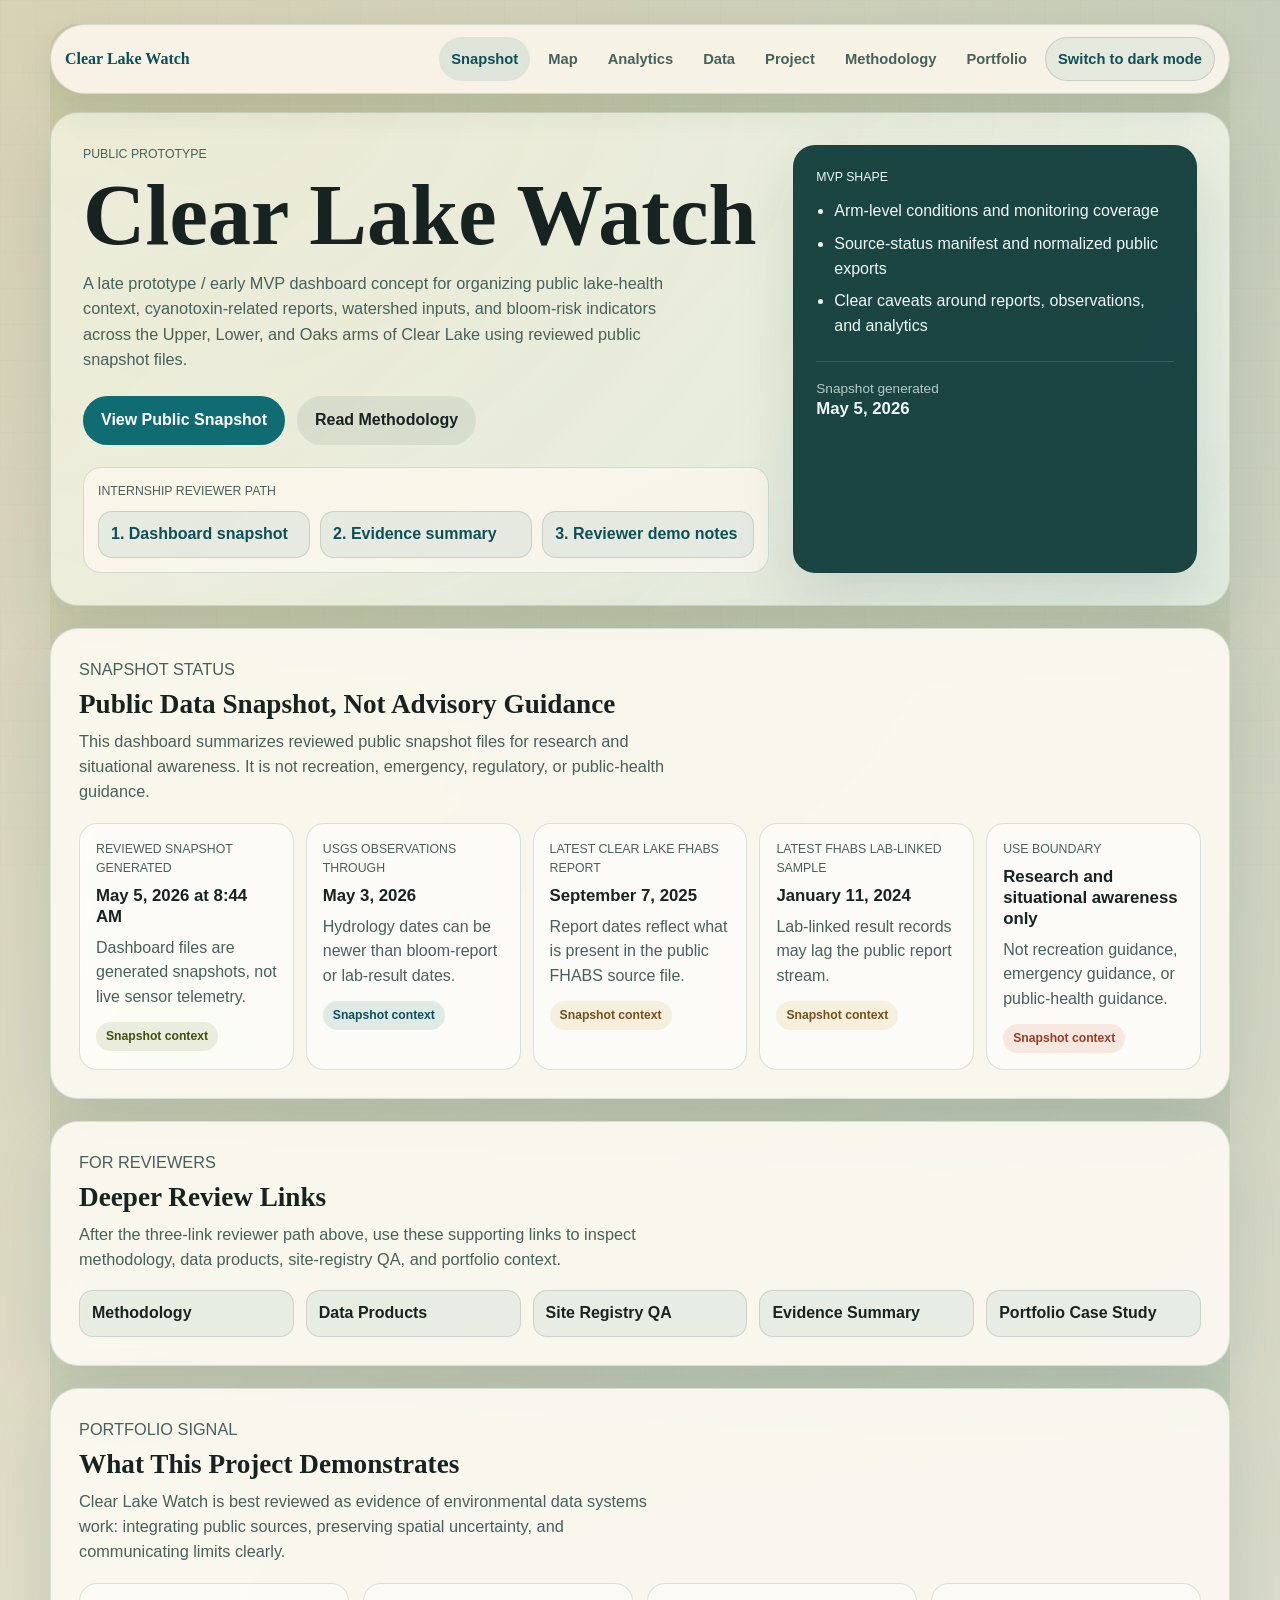
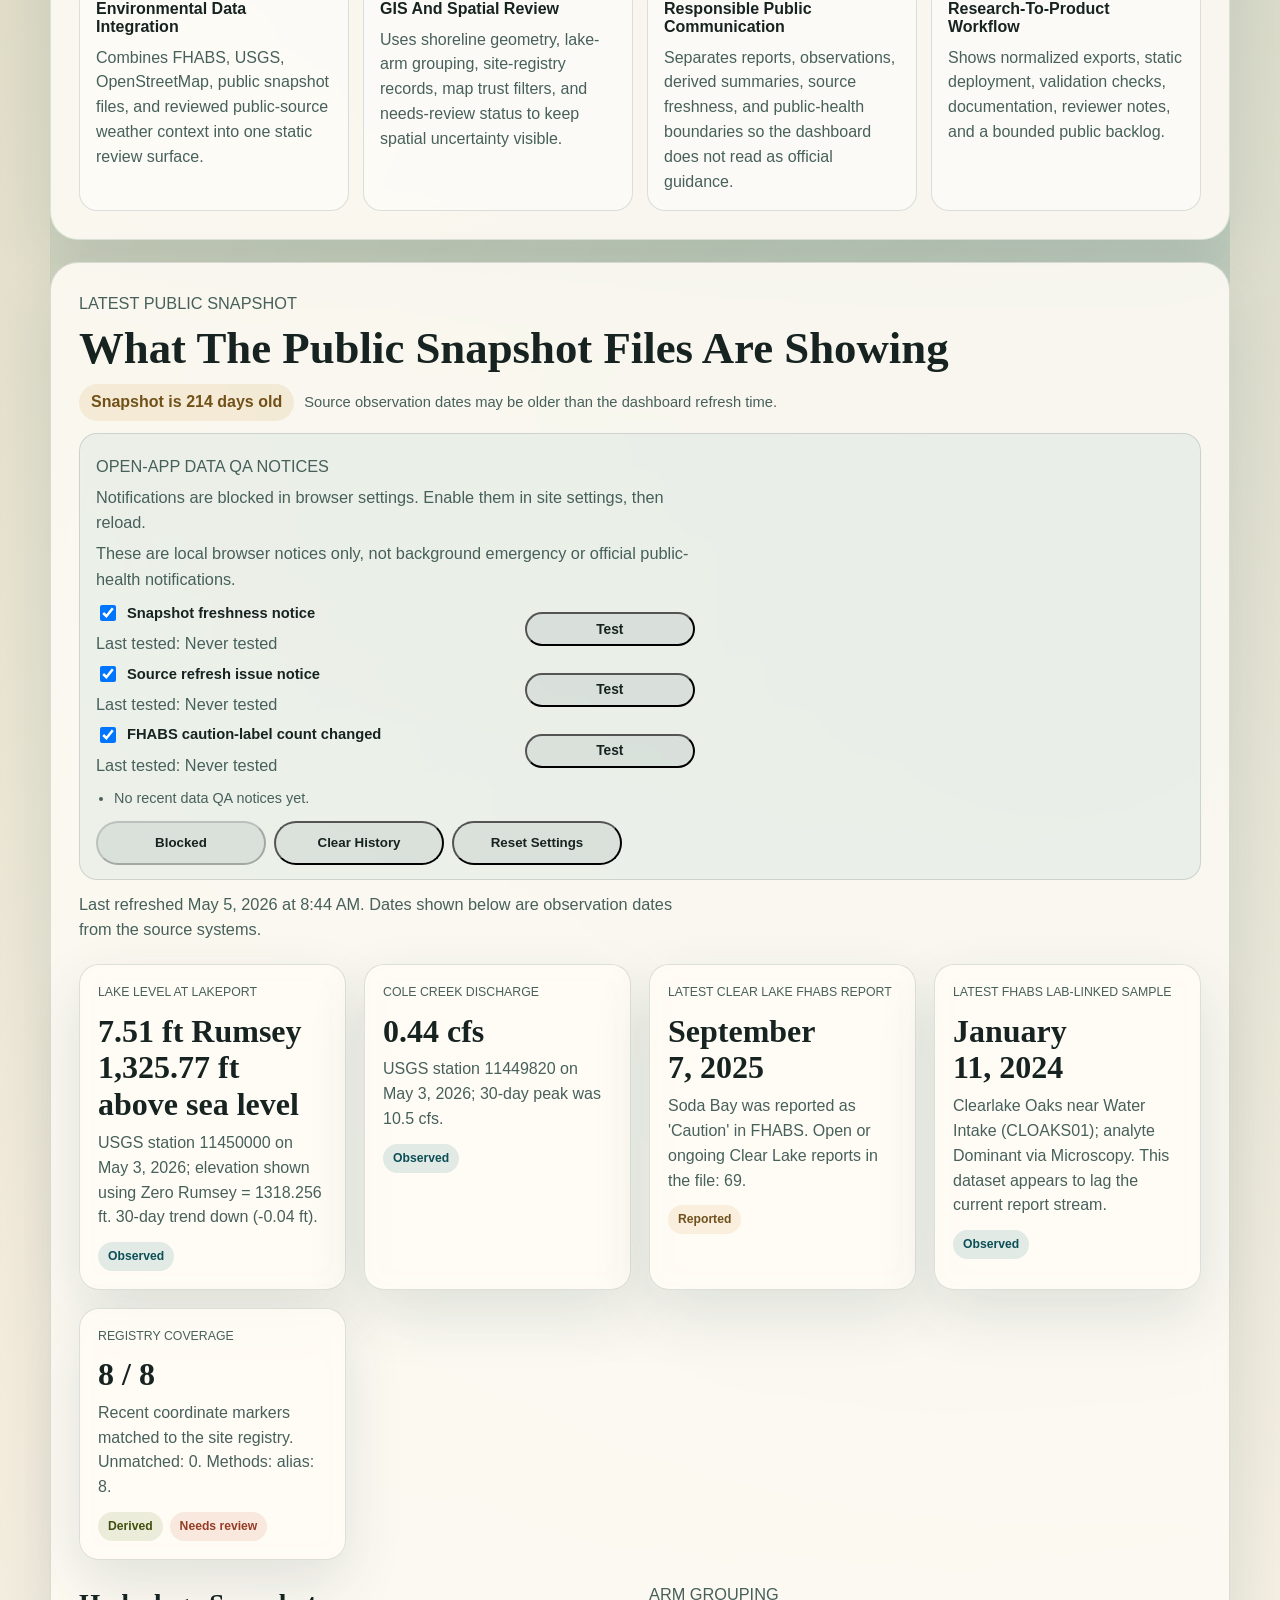
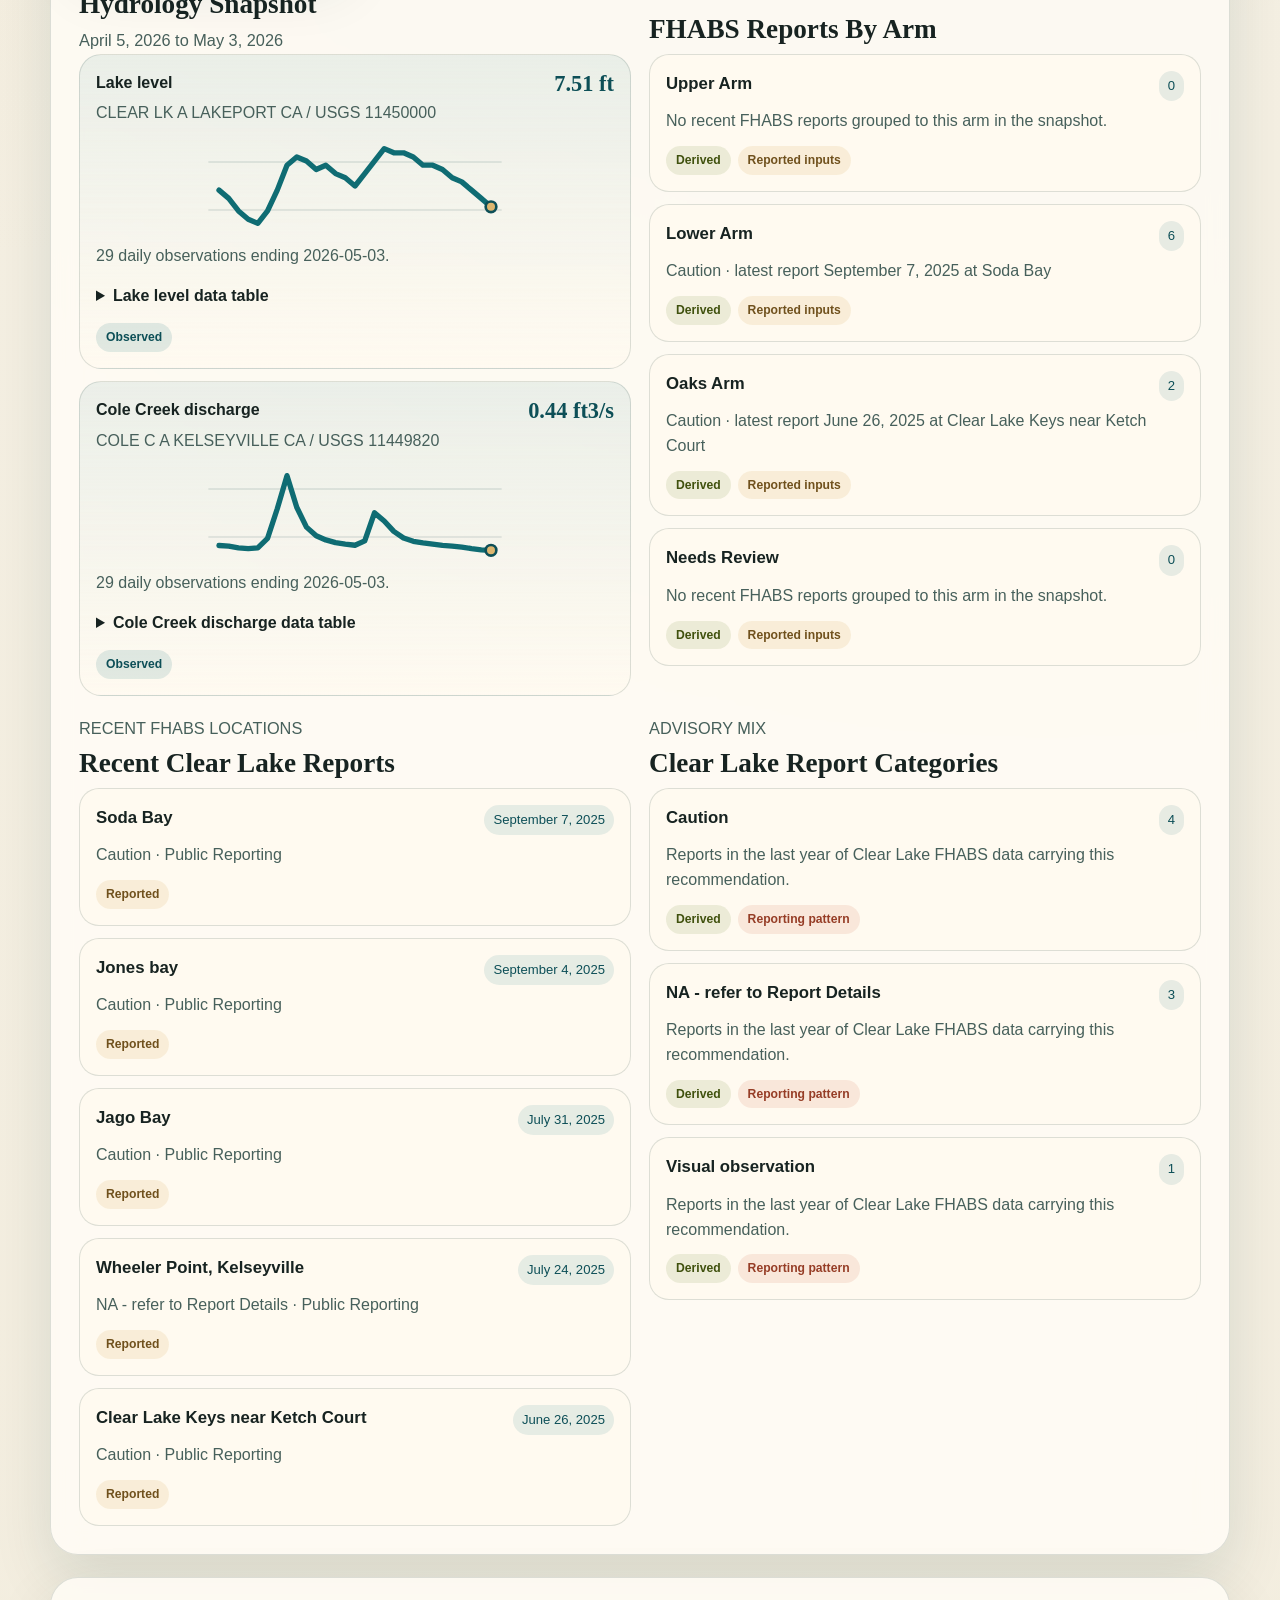
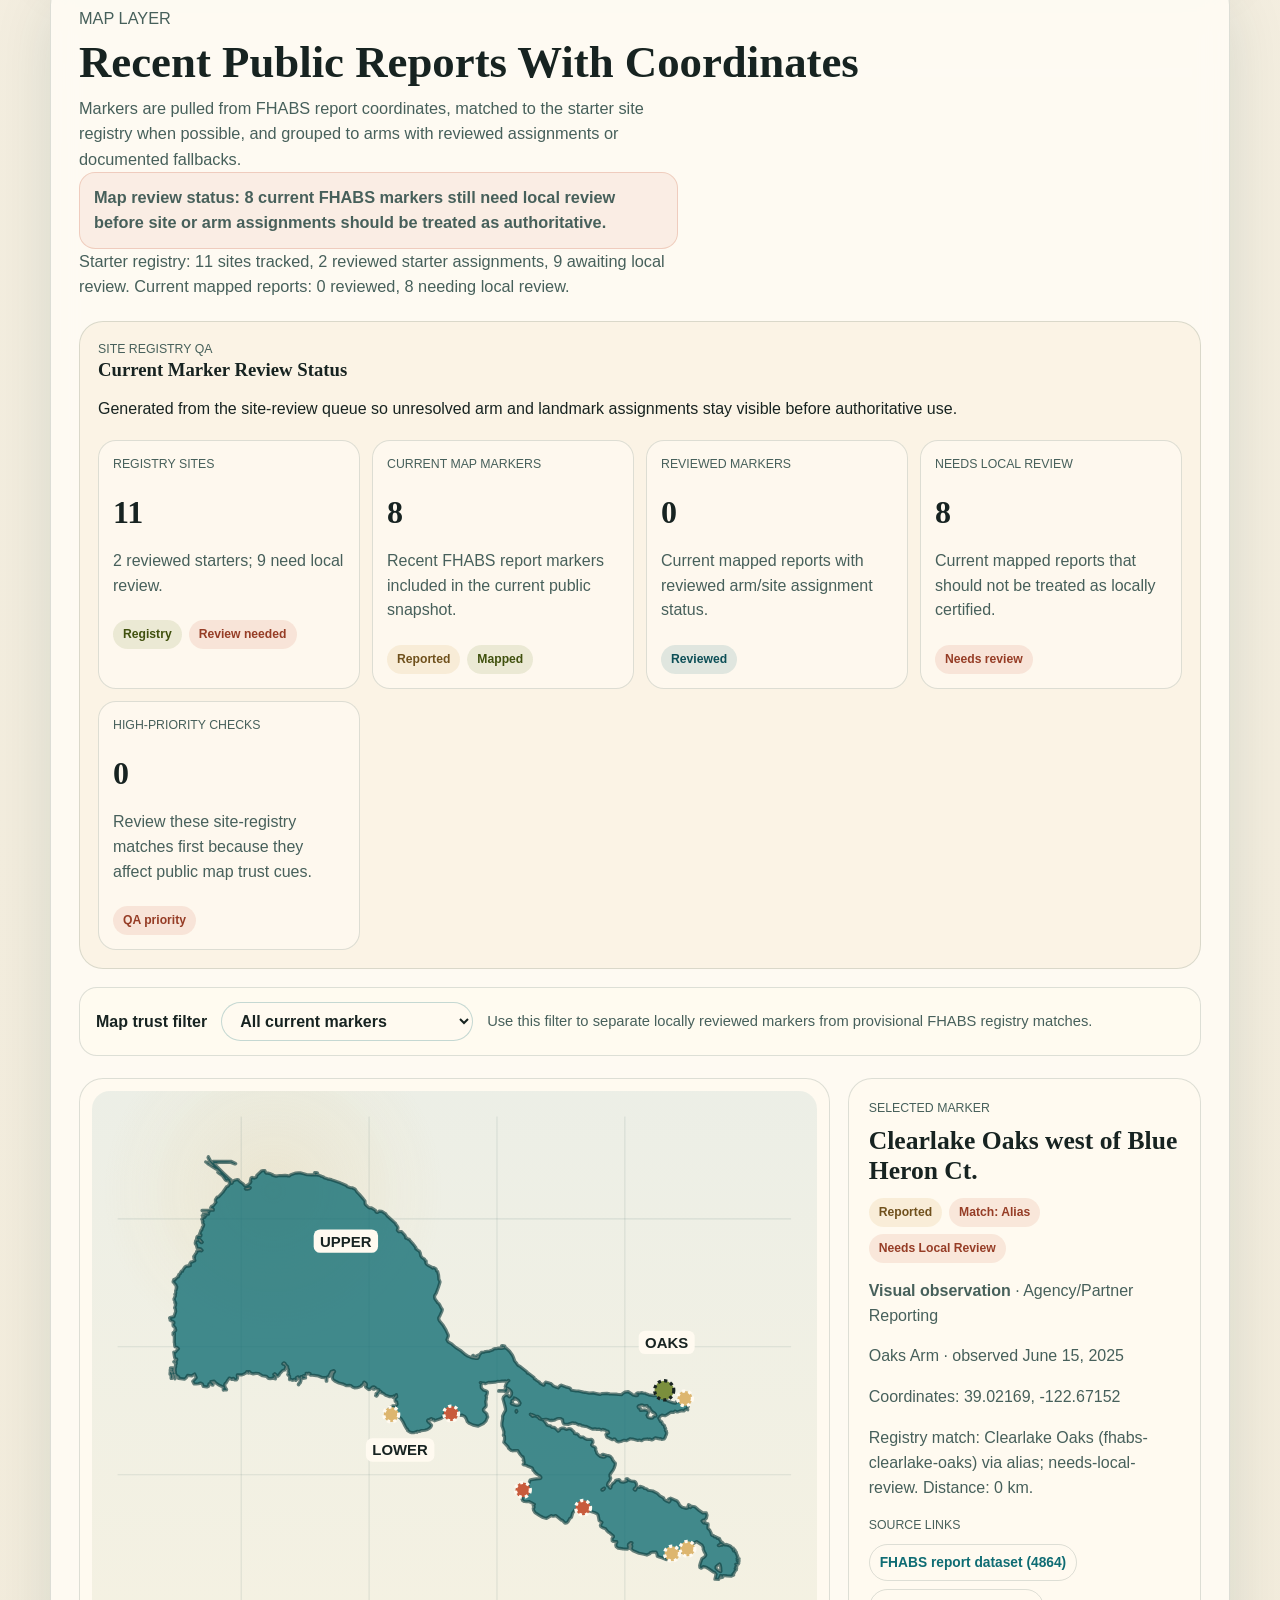
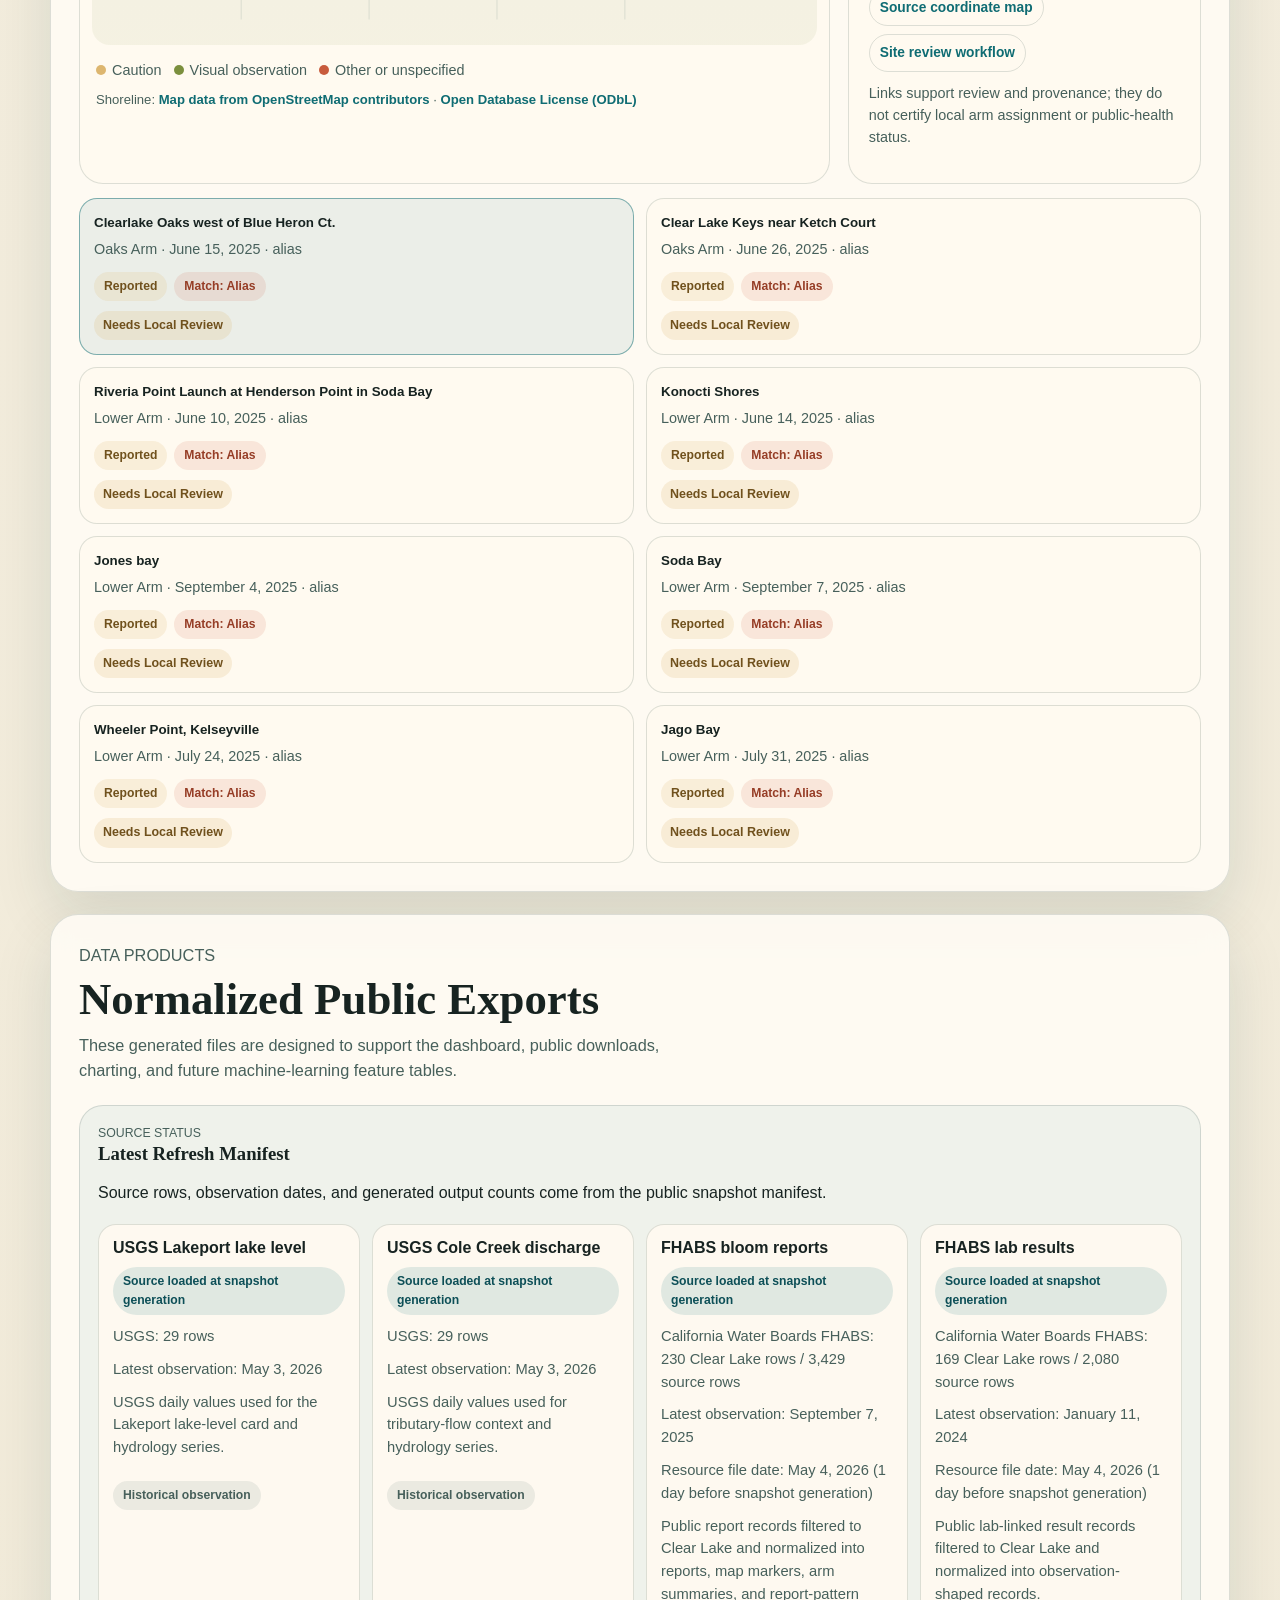
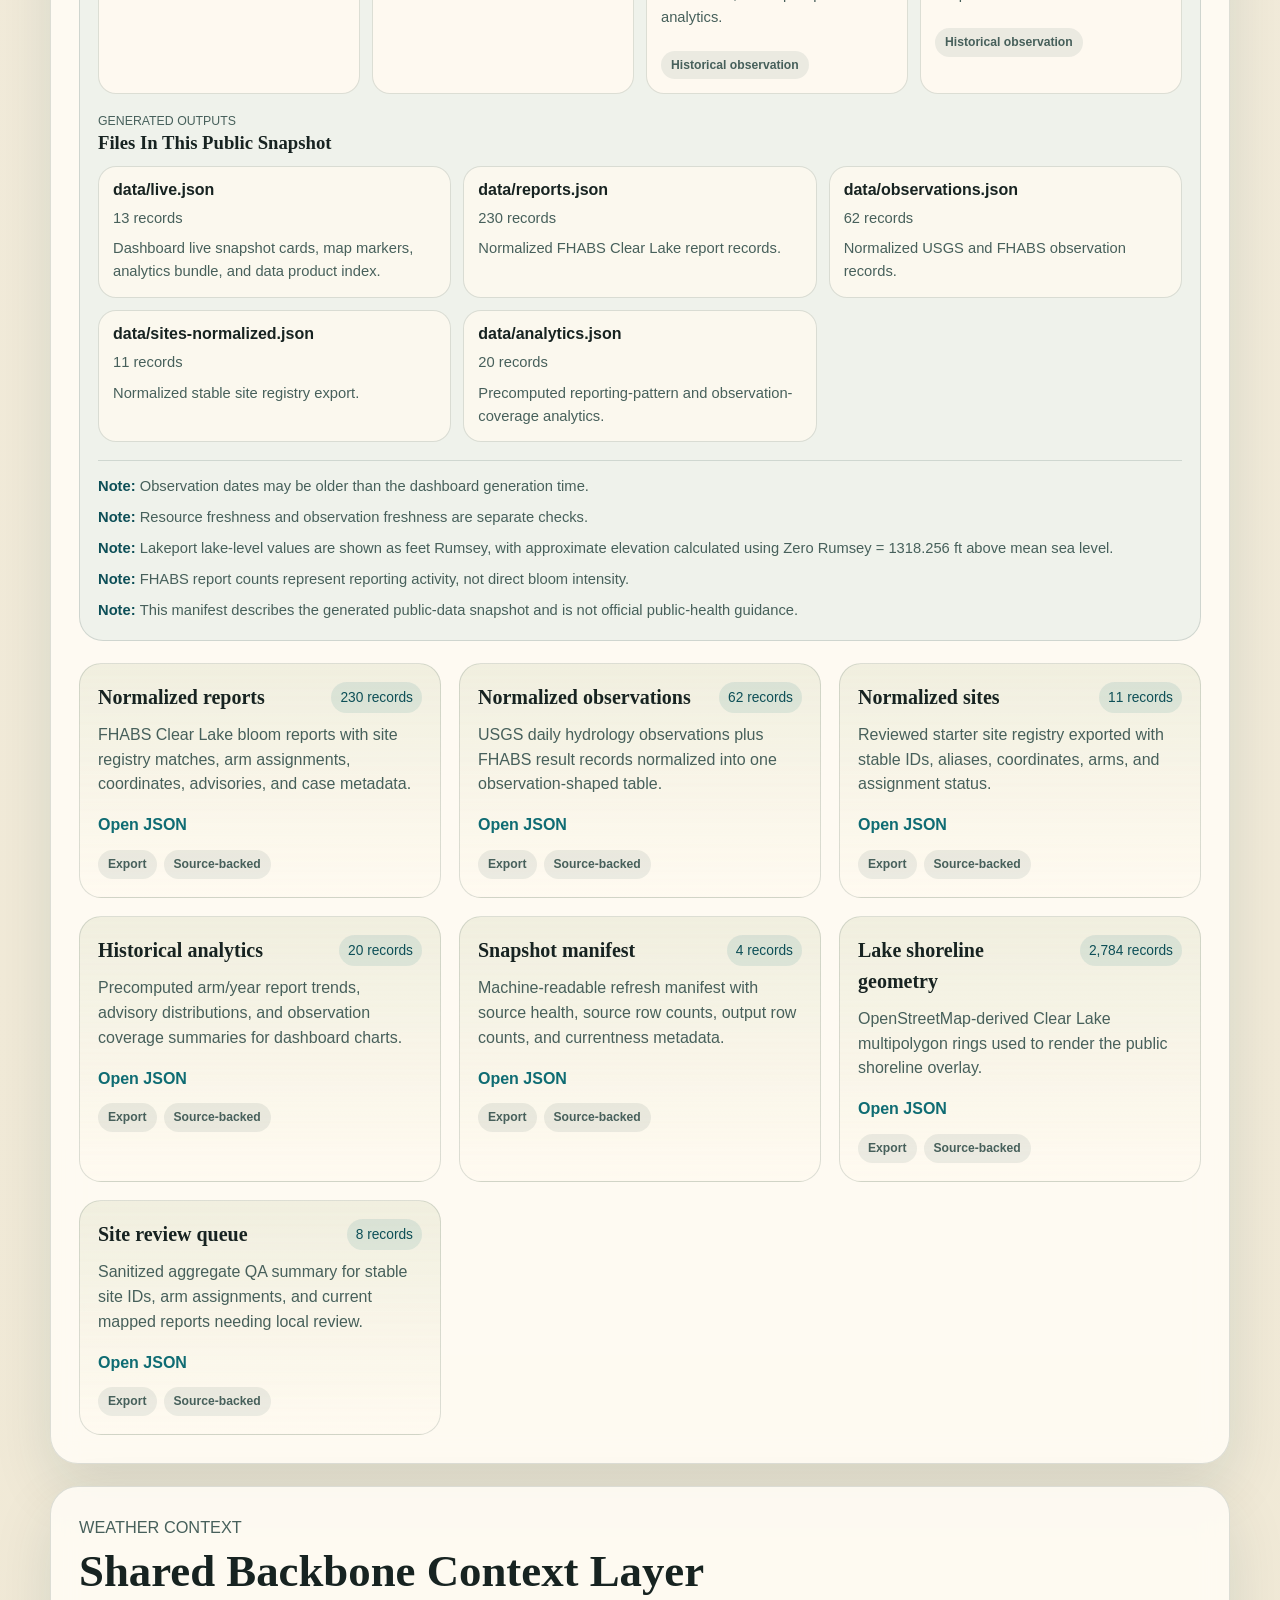
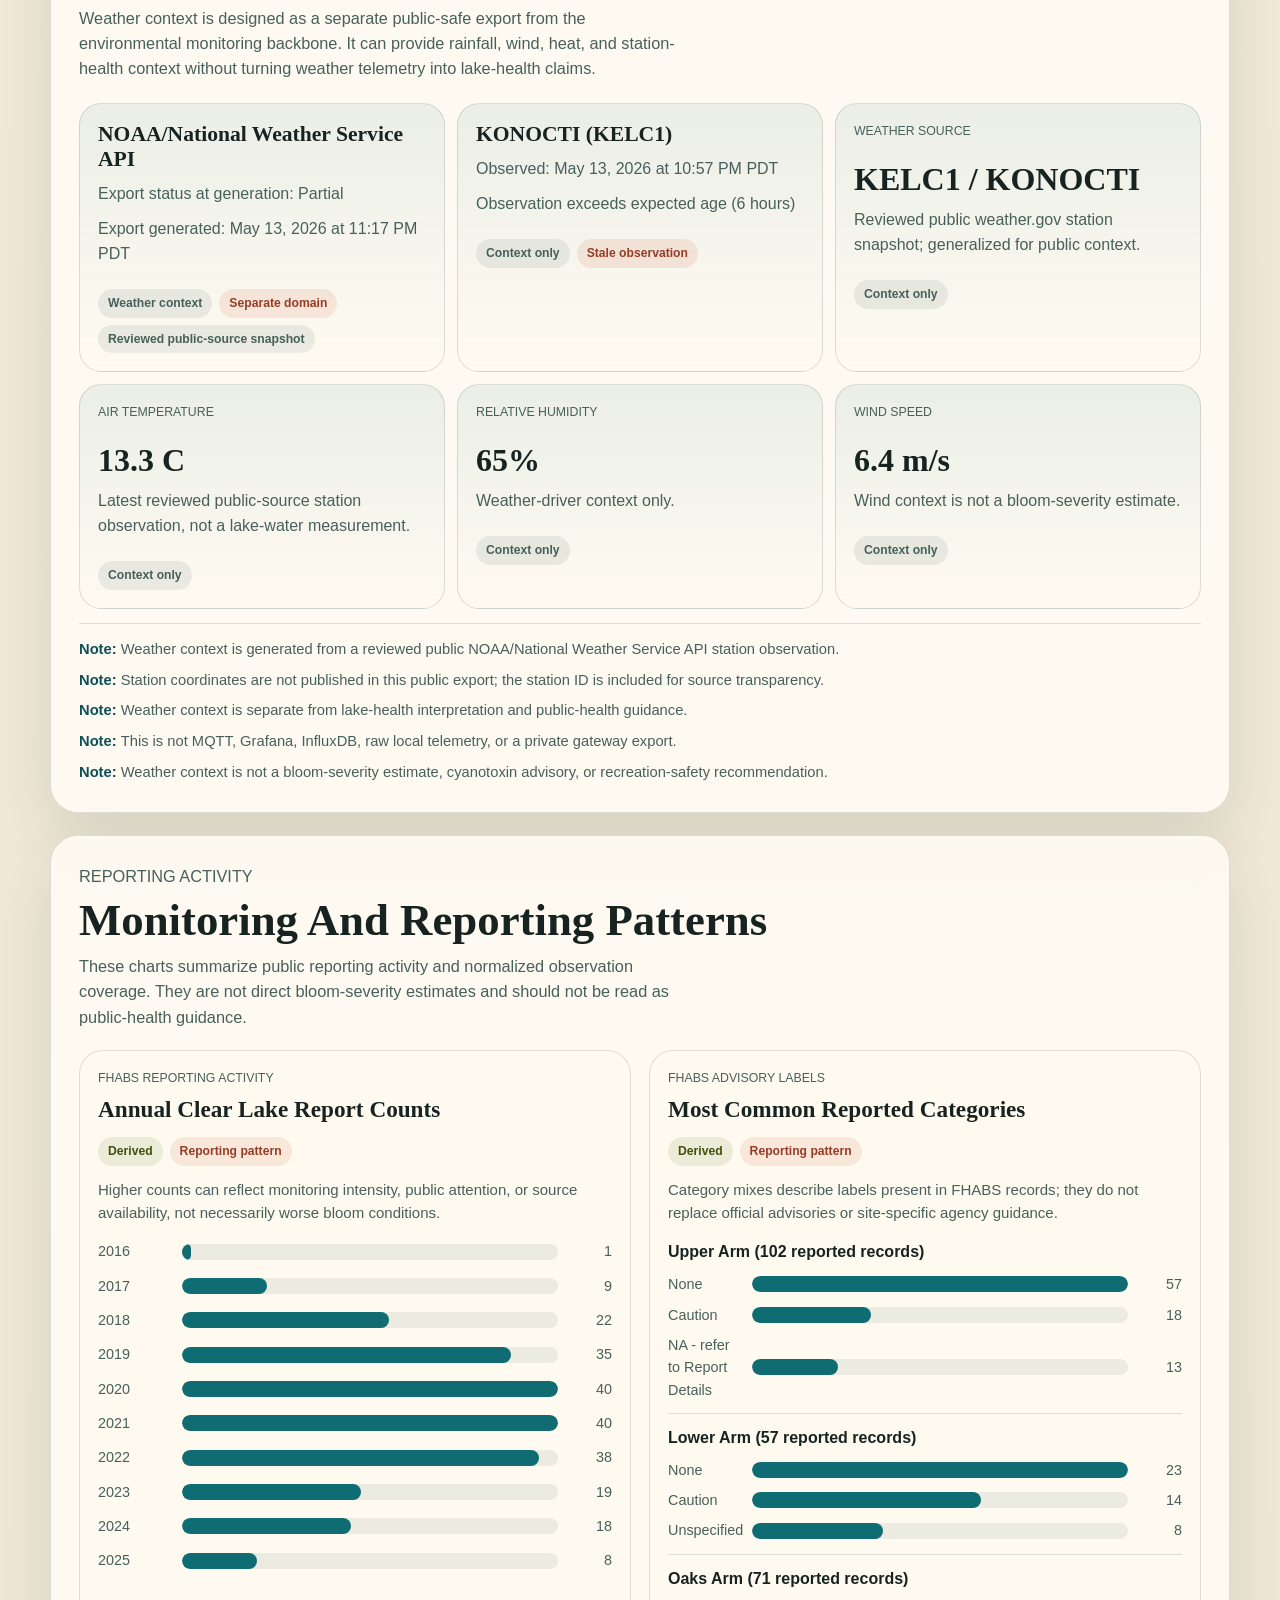
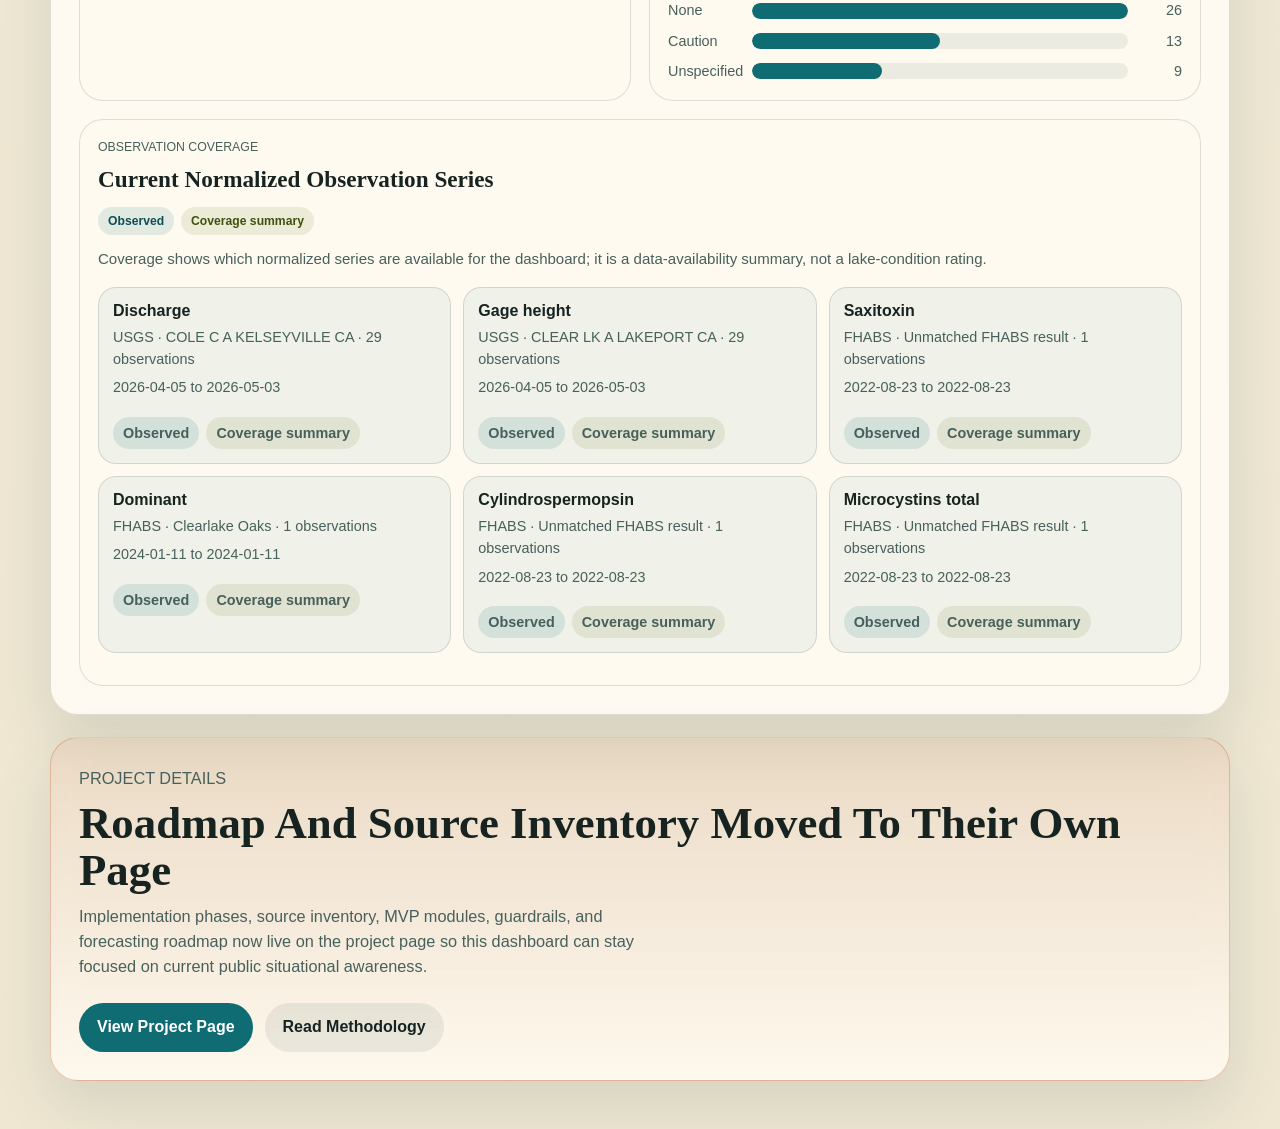
==== commit a84eb4b4: "feat: add accessible hydrology observation tables" ====
--- a/index.html
+++ b/index.html
@@ -585,6 +585,19 @@
         </div>
         <svg class="sparkline" viewBox="0 0 220 72" role="img"></svg>
         <p class="trend-note"></p>
+        <details class="trend-data" hidden>
+          <summary></summary>
+          <table>
+            <caption></caption>
+            <thead>
+              <tr>
+                <th scope="col">Date</th>
+                <th scope="col" class="trend-data-value-heading"></th>
+              </tr>
+            </thead>
+            <tbody></tbody>
+          </table>
+        </details>
       </article>
     </template>
 
--- a/styles.css
+++ b/styles.css
@@ -219,6 +219,7 @@
 
 a:focus-visible,
 button:focus-visible,
+.trend-data summary:focus-visible,
 .map-marker:focus-visible,
 .map-detail:focus-visible,
 main:focus-visible {
@@ -958,6 +959,47 @@
   white-space: nowrap;
 }
 
+.trend-data {
+  margin-top: 12px;
+}
+
+.trend-data summary {
+  padding: 6px 0;
+  font-weight: 700;
+  cursor: pointer;
+  scroll-margin-block: 6px;
+}
+
+.trend-data table {
+  width: 100%;
+  margin-top: 6px;
+  table-layout: fixed;
+  border-collapse: collapse;
+}
+
+.trend-data caption {
+  padding-bottom: 6px;
+  color: var(--ink-soft);
+  text-align: left;
+}
+
+.trend-data th,
+.trend-data td {
+  padding: 6px;
+  border-bottom: 1px solid var(--line);
+  text-align: left;
+  overflow-wrap: anywhere;
+}
+
+.trend-data tbody th {
+  font-weight: normal;
+}
+
+.trend-data th:last-child,
+.trend-data td {
+  text-align: right;
+}
+
 .sparkline {
   width: 100%;
   height: 96px;
@@ -1298,6 +1340,11 @@
   color: var(--ink);
   cursor: pointer;
   text-align: left;
+}
+
+.marker-card:focus-visible {
+  /* Leave room for the 3px outline and its 3px offset when scrolling to a card. */
+  scroll-margin-block: 6px;
 }
 
 .marker-card:hover,
